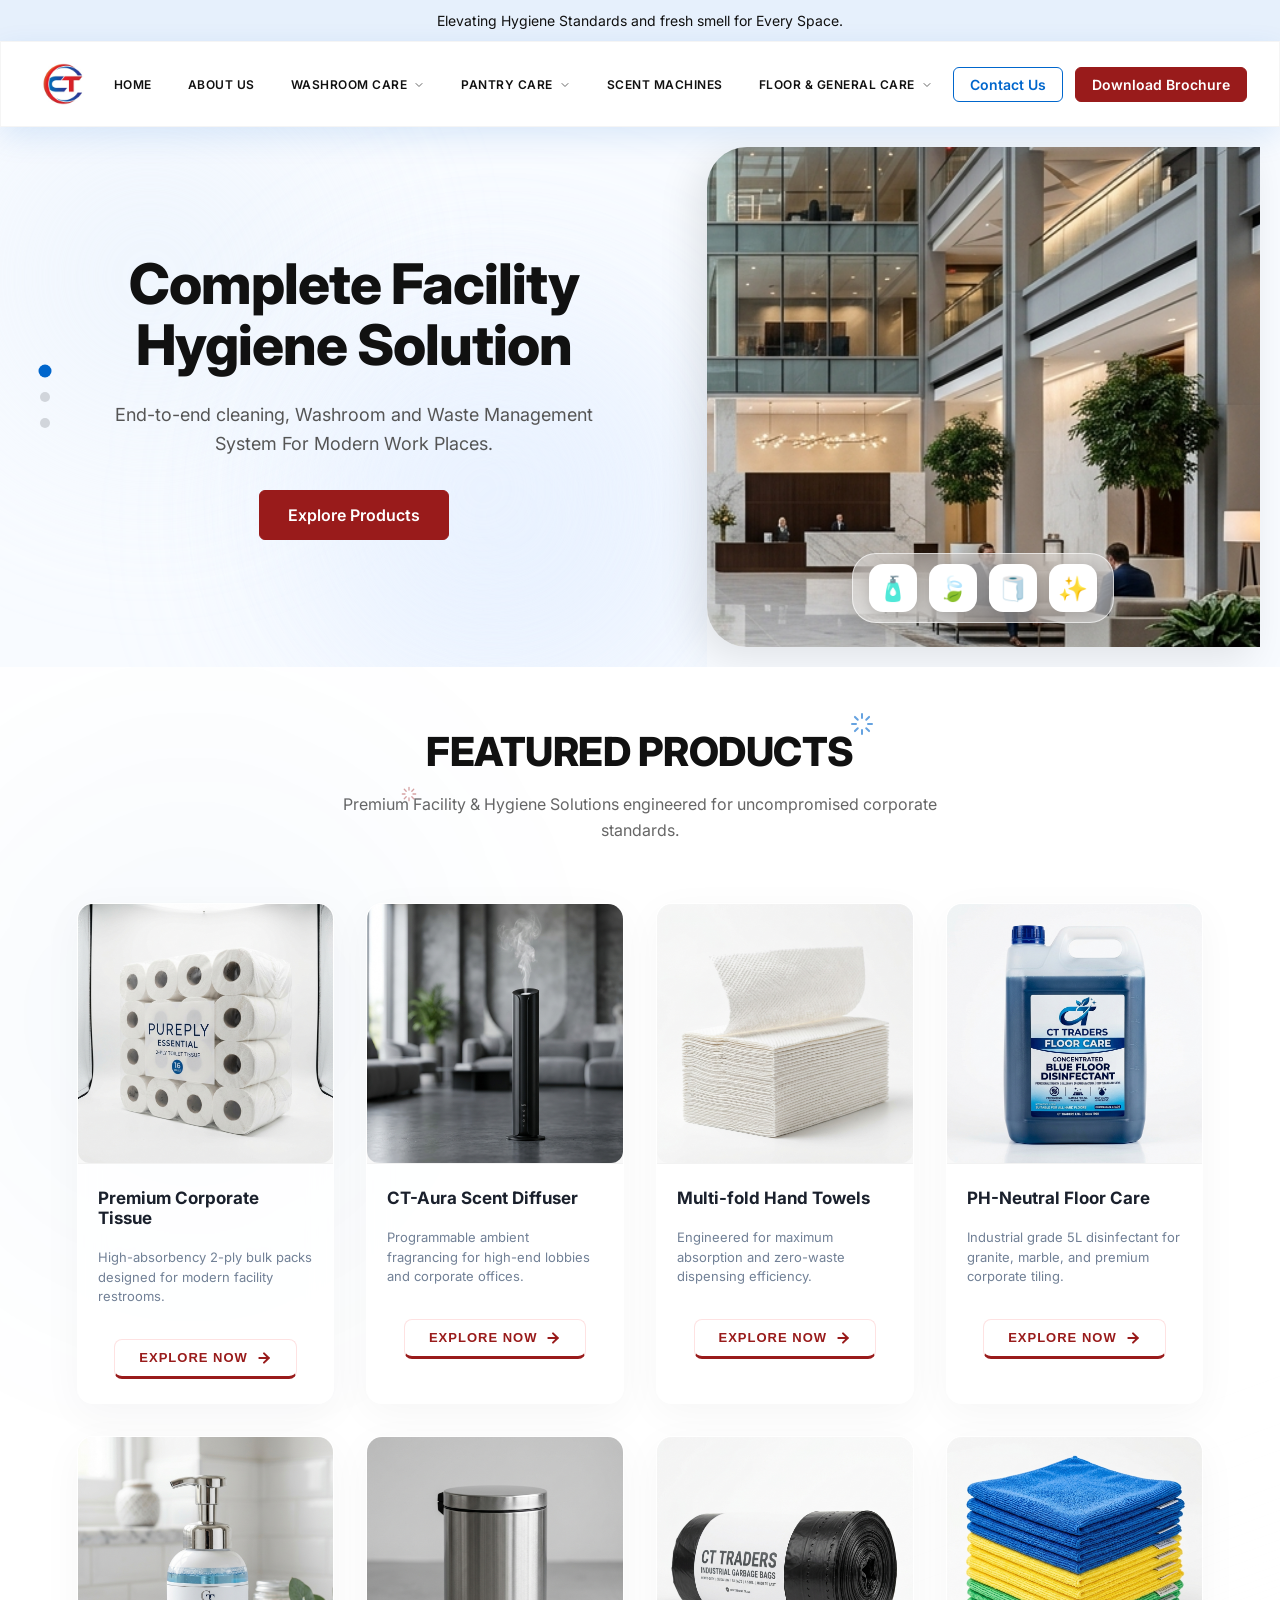
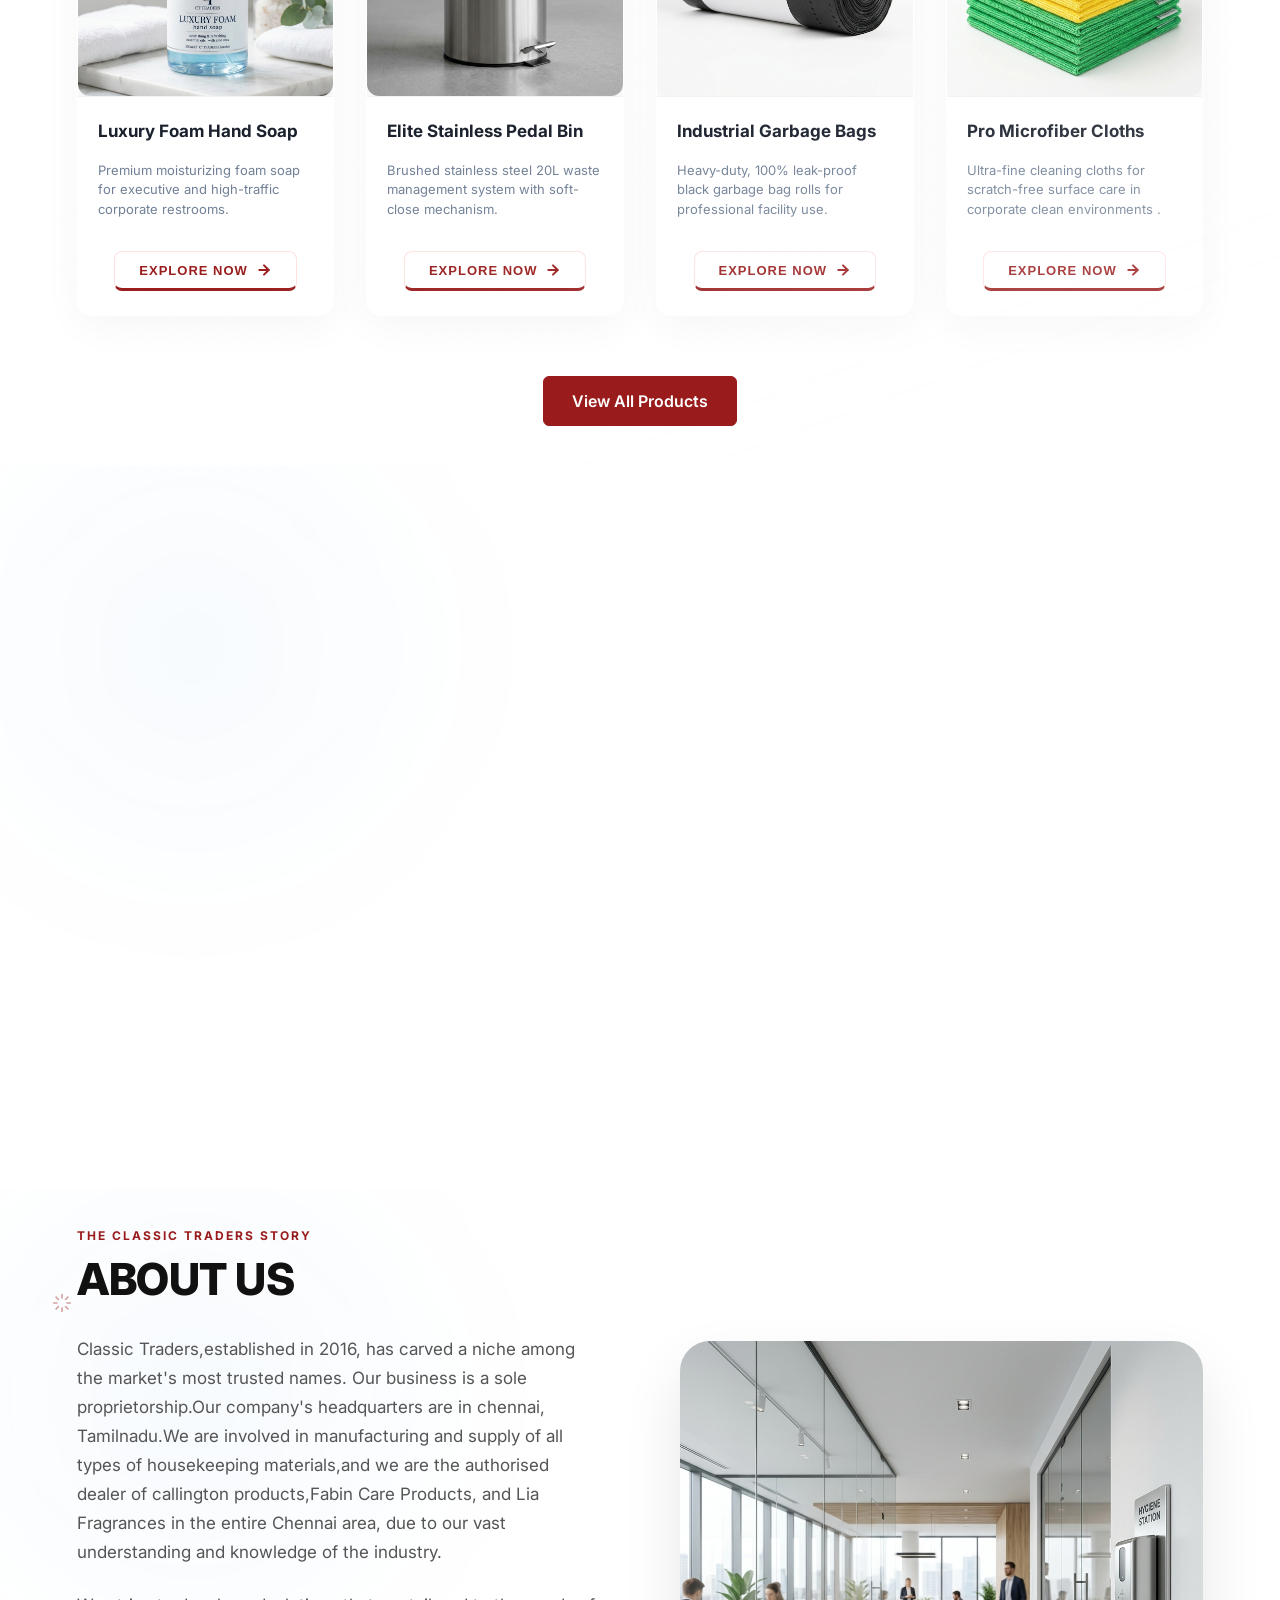
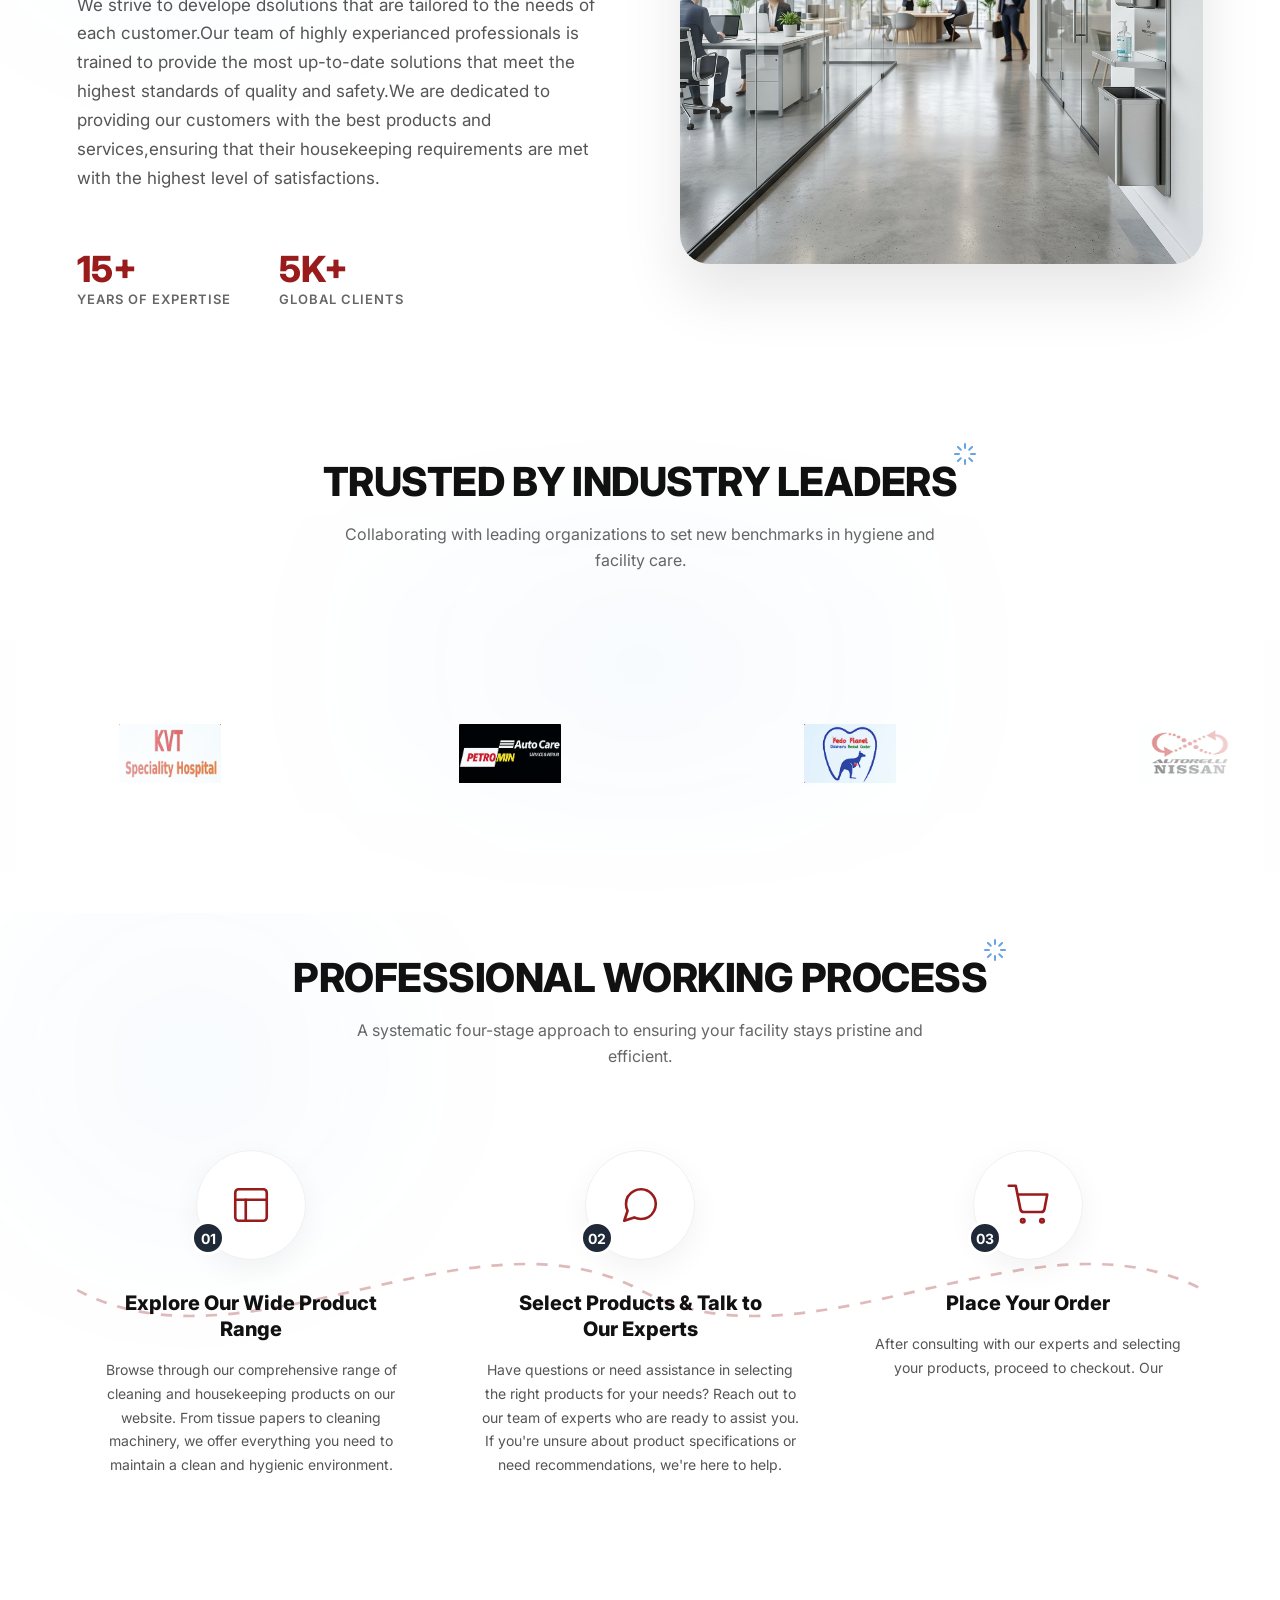
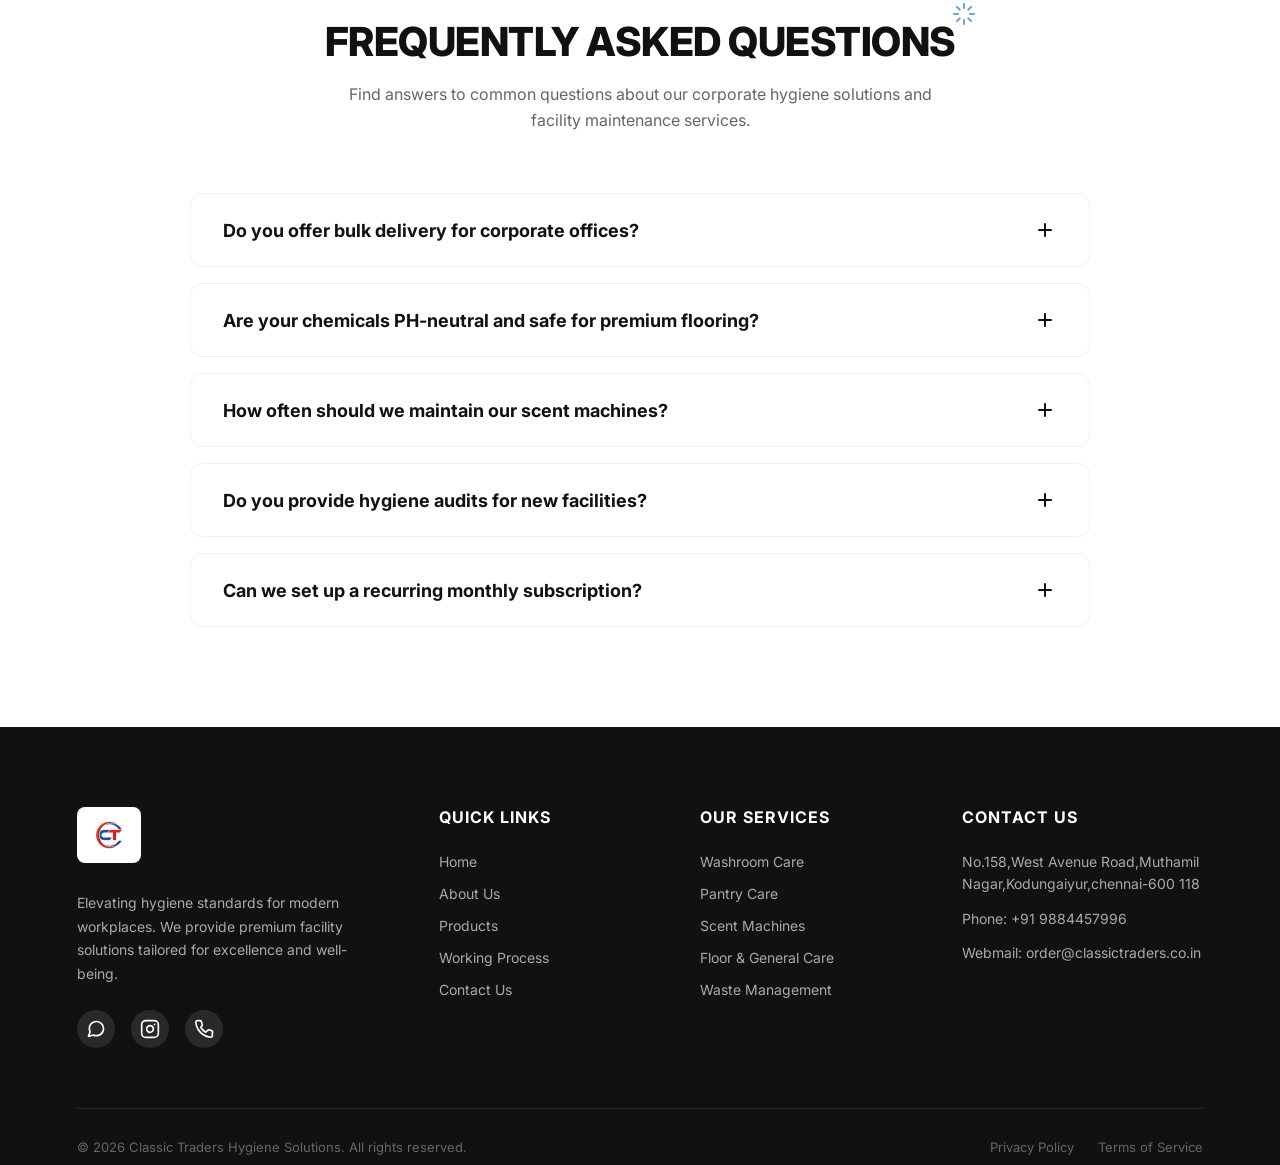
==== index.html @ fd5ab2ee "updated design" ====
<!DOCTYPE html>
<html lang="en">

<head>
    <meta charset="UTF-8">
    <meta name="viewport" content="width=device-width, initial-scale=1.0">
    <title>CT Traders | Premium Hygiene Solutions</title>
    <link rel="stylesheet" href="style.css">
    <link href="https://fonts.googleapis.com/css2?family=Inter:wght@400;500;600;700&display=swap" rel="stylesheet">
</head>

<body id="top">


    <!-- Notification Banner -->
    <div class="top-banner">
        <span class="banner-text">Elevating Hygiene Standards and fresh smell for Every Space.</span>
    </div>

    <!-- Mobile Navigation Overlay -->
    <div class="mobile-nav-overlay" id="mobileNavOverlay"></div>

    <!-- Main Navigation Bar -->
    <header class="navbar">
        <div class="navbar-left">
            <a href="#top" class="logo">
                <!-- Replace 'your-logo.png' with the path to your actual logo image -->
                <img src="logo.jpg" alt="Logo" />
            </a>
        </div>

        <nav class="navbar-center" id="navbarCenter">
            <!-- Mobile Close Button -->
            <button class="mobile-nav-close" id="mobileNavClose" aria-label="Close Menu">
                <svg width="24" height="24" viewBox="0 0 24 24" fill="none" stroke="currentColor" stroke-width="2"
                    stroke-linecap="round" stroke-linejoin="round">
                    <line x1="18" y1="6" x2="6" y2="18"></line>
                    <line x1="6" y1="6" x2="18" y2="18"></line>
                </svg>
            </button>
            <a href="#top" class="nav-item" style="text-decoration: none;">HOME</a>
            <a href="#about-us" class="nav-item" style="text-decoration: none;">ABOUT US</a>
            <div class="nav-item has-dropdown">
                WASHROOM CARE
                <svg class="chevron" width="12" height="12" viewBox="0 0 24 24" fill="none" stroke="currentColor"
                    stroke-width="2" stroke-linecap="round" stroke-linejoin="round">
                    <polyline points="6 9 12 15 18 9"></polyline>
                </svg>
                <div class="dropdown-menu">
                    <a href="#">Toilet cleaning</a>
                    <a href="#">Urinal care</a>
                    <a href="#">Air freshners</a>
                </div>
            </div>
            <div class="nav-item has-dropdown">
                PANTRY CARE
                <svg class="chevron" width="12" height="12" viewBox="0 0 24 24" fill="none" stroke="currentColor"
                    stroke-width="2" stroke-linecap="round" stroke-linejoin="round">
                    <polyline points="6 9 12 15 18 9"></polyline>
                </svg>
                <div class="dropdown-menu">
                    <a href="#">Tissue products</a>
                    <a href="#">Vessel cleaner</a>
                </div>
            </div>
            <div class="nav-item">
                SCENT MACHINES
            </div>
            <div class="nav-item has-dropdown">
                FLOOR &amp; GENERAL CARE
                <svg class="chevron" width="12" height="12" viewBox="0 0 24 24" fill="none" stroke="currentColor"
                    stroke-width="2" stroke-linecap="round" stroke-linejoin="round">
                    <polyline points="6 9 12 15 18 9"></polyline>
                </svg>
                <div class="dropdown-menu">
                    <a href="#">Floor cleaning</a>
                    <a href="#">General</a>
                    <a href="#">Waste management</a>
                </div>
            </div>
        </nav>

        <div class="navbar-right">
            <a href="contact.html" class="btn btn-outline btn-magnetic" style="text-decoration: none;">Contact Us</a>
            <button class="btn btn-solid btn-magnetic">Download Brochure</button>
            <!-- Mobile Toggle Button -->
            <button class="mobile-nav-toggle" id="mobileNavToggle" aria-label="Toggle Menu">
                <svg width="24" height="24" viewBox="0 0 24 24" fill="none" stroke="currentColor" stroke-width="2"
                    stroke-linecap="round" stroke-linejoin="round">
                    <line x1="3" y1="12" x2="21" y2="12"></line>
                    <line x1="3" y1="6" x2="21" y2="6"></line>
                    <line x1="3" y1="18" x2="21" y2="18"></line>
                </svg>
            </button>
        </div>
    </header>

    <!-- Split-Screen Hero Section -->
    <section class="hero-split">
        <div class="hero-content">
            <!-- Fluid 3D Animated Gradient Mesh -->
            <div class="fluid-bg">
                <div class="color-blob blob-1"></div>
                <div class="color-blob blob-2"></div>
                <div class="color-blob blob-3"></div>
            </div>

            <div class="content-slider reveal reveal-up">
                <div class="content-slide active">
                    <h1>Complete Facility Hygiene Solution</h1>
                    <p>End-to-end cleaning, Washroom and Waste Management System For Modern Work Places.</p>
                    <div class="hero-buttons">
                        <button class="btn btn-solid btn-large btn-magnetic">Explore Products</button>

                    </div>
                </div>
                <div class="content-slide">
                    <h1>Smart Washroom Hygiene</h1>
                    <p>From Urinal Care To Automated Air Diffuser, Maintain Hygiene That Meets Corporate Standards.</p>
                    <div class="hero-buttons">
                        <button class="btn btn-solid btn-large btn-magnetic">View Washroom Solutions</button>
                    </div>
                </div>
                <div class="content-slide">
                    <h1>Uniform Fragrance For Large Spaces.</h1>
                    <p>FCP WM 2003 Ensures Consistent Scent Coverage Across 5000-7000 sq.ft Environments</p>
                    <div class="hero-buttons">
                        <button class="btn btn-solid btn-large btn-magnetic">Explore Air Care System</button>

                    </div>
                </div>
            </div>

            <!-- Content Slider Dots -->
            <div class="content-dots">
                <span class="dot active" data-index="0"></span>
                <span class="dot" data-index="1"></span>
                <span class="dot" data-index="2"></span>
                <!-- Play / Pause Control Toggle -->
            </div>
        </div>
        <div class="hero-image" id="heroImage" style="background-image: url('slide3.png');">
            <!-- Option 2: The MacOS Dock -->
            <div class="product-dock">
                <div class="dock-item">
                    <div class="dock-icon">🧴</div>
                    <div class="dock-tooltip">
                        <h4>Heavy Duty Cleaner</h4>
                        <p>For spotless, shiny floors</p>
                    </div>
                </div>
                <div class="dock-item">
                    <div class="dock-icon">🍃</div>
                    <div class="dock-tooltip">
                        <h4>Eco Air Fresheners</h4>
                        <p>Long-lasting natural scent</p>
                    </div>
                </div>
                <div class="dock-item">
                    <div class="dock-icon">🧻</div>
                    <div class="dock-tooltip">
                        <h4>Premium Tissues</h4>
                        <p>Ultra-soft 3-ply comfort</p>
                    </div>
                </div>
                <div class="dock-item">
                    <div class="dock-icon">✨</div>
                    <div class="dock-tooltip">
                        <h4>Vessel Shiner</h4>
                        <p>Crystal clear pantry wares</p>
                    </div>
                </div>
            </div>
        </div>
    </section>

    <!-- Featured Products Section -->
    <section class="featured-products-section">
        <div class="section-header">
            <div class="sparkle-container">
                <h2>FEATURED PRODUCTS</h2>
                <!-- Sparkle Icons -->
                <svg class="sparkle-svg" width="24" height="24" viewBox="0 0 24 24" fill="none" stroke="currentColor"
                    stroke-width="2" stroke-linecap="round" stroke-linejoin="round">
                    <path
                        d="M12 2v4M12 18v4M4.93 4.93l2.83 2.83M16.24 16.24l2.83 2.83M2 12h4M18 12h4M4.93 19.07l2.83-2.83M16.24 7.76l2.83-2.83">
                    </path>
                </svg>
                <svg class="sparkle-svg-left" width="16" height="16" viewBox="0 0 24 24" fill="none"
                    stroke="currentColor" stroke-width="2" stroke-linecap="round" stroke-linejoin="round">
                    <path
                        d="M12 2v4M12 18v4M4.93 4.93l2.83 2.83M16.24 16.24l2.83 2.83M2 12h4M18 12h4M4.93 19.07l2.83-2.83M16.24 7.76l2.83-2.83">
                    </path>
                </svg>
            </div>
            <p>Premium Facility & Hygiene Solutions engineered for uncompromised corporate standards.</p>
        </div>

        <div class="product-grid">
            <!-- Product 1: Corporate Tissue -->
            <div class="product-card-small">
                <div class="card-image">
                    <img src="corporate_tissue_bulk.png" alt="CT-Premium Corporate Tissue"
                        style="width: 100%; height: 100%; object-fit: cover; border-radius: 12px;" />
                </div>
                <div class="card-info">
                    <h4>Premium Corporate Tissue</h4>
                    <p>High-absorbency 2-ply bulk packs designed for modern facility restrooms.</p>
                    <button class="btn-learn-more">
                        Explore Now
                        <svg class="btn-arrow" width="16" height="16" viewBox="0 0 24 24" fill="none"
                            stroke="currentColor" stroke-width="3" stroke-linecap="round" stroke-linejoin="round">
                            <line x1="5" y1="12" x2="19" y2="12"></line>
                            <polyline points="12 5 19 12 12 19"></polyline>
                        </svg>
                    </button>
                </div>
            </div>

            <!-- Product 2: Scent Diffuser -->
            <div class="product-card-small">
                <div class="card-image">
                    <img src="scent_diffuser.png" alt="CT-Aura Smart Scent Diffuser"
                        style="width: 100%; height: 100%; object-fit: cover; border-radius: 12px;" />
                </div>
                <div class="card-info">
                    <h4>CT-Aura Scent Diffuser</h4>
                    <p>Programmable ambient fragrancing for high-end lobbies and corporate offices.</p>
                    <button class="btn-learn-more">
                        Explore Now
                        <svg class="btn-arrow" width="16" height="16" viewBox="0 0 24 24" fill="none"
                            stroke="currentColor" stroke-width="3" stroke-linecap="round" stroke-linejoin="round">
                            <line x1="5" y1="12" x2="19" y2="12"></line>
                            <polyline points="12 5 19 12 12 19"></polyline>
                        </svg>
                    </button>
                </div>
            </div>

            <!-- Product 3: Multi-fold Towels -->
            <div class="product-card-small">
                <div class="card-image">
                    <img src="multifold_towels.png" alt="CT-Ultra Multi-fold Towels"
                        style="width: 100%; height: 100%; object-fit: cover; border-radius: 12px;" />
                </div>
                <div class="card-info">
                    <h4>Multi-fold Hand Towels</h4>
                    <p>Engineered for maximum absorption and zero-waste dispensing efficiency.</p>
                    <button class="btn-learn-more">
                        Explore Now
                        <svg class="btn-arrow" width="16" height="16" viewBox="0 0 24 24" fill="none"
                            stroke="currentColor" stroke-width="3" stroke-linecap="round" stroke-linejoin="round">
                            <line x1="5" y1="12" x2="19" y2="12"></line>
                            <polyline points="12 5 19 12 12 19"></polyline>
                        </svg>
                    </button>
                </div>
            </div>

            <!-- Product 4: Floor Care -->
            <div class="product-card-small">
                <div class="card-image">
                    <img src="floor_disinfectant.png" alt="CT-Safe Floor Disinfectant"
                        style="width: 100%; height: 100%; object-fit: cover; border-radius: 12px;" />
                </div>
                <div class="card-info">
                    <h4>PH-Neutral Floor Care</h4>
                    <p>Industrial grade 5L disinfectant for granite, marble, and premium corporate tiling.</p>
                    <button class="btn-learn-more">
                        Explore Now
                        <svg class="btn-arrow" width="16" height="16" viewBox="0 0 24 24" fill="none"
                            stroke="currentColor" stroke-width="3" stroke-linecap="round" stroke-linejoin="round">
                            <line x1="5" y1="12" x2="19" y2="12"></line>
                            <polyline points="12 5 19 12 12 19"></polyline>
                        </svg>
                    </button>
                </div>
            </div>

            <!-- Product 5: Foam Soap -->
            <div class="product-card-small">
                <div class="card-image">
                    <img src="foam_soap.png" alt="CT-Luxury Foam Soap"
                        style="width: 100%; height: 100%; object-fit: cover; border-radius: 12px;" />
                </div>
                <div class="card-info">
                    <h4>Luxury Foam Hand Soap</h4>
                    <p>Premium moisturizing foam soap for executive and high-traffic corporate restrooms.</p>
                    <button class="btn-learn-more">
                        Explore Now
                        <svg class="btn-arrow" width="16" height="16" viewBox="0 0 24 24" fill="none"
                            stroke="currentColor" stroke-width="3" stroke-linecap="round" stroke-linejoin="round">
                            <line x1="5" y1="12" x2="19" y2="12"></line>
                            <polyline points="12 5 19 12 12 19"></polyline>
                        </svg>
                    </button>
                </div>
            </div>

            <!-- Product 6: Pedal Bin -->
            <div class="product-card-small">
                <div class="card-image">
                    <img src="pedal_bin.png" alt="CT-Elite Stainless Bin"
                        style="width: 100%; height: 100%; object-fit: cover; border-radius: 12px;" />
                </div>
                <div class="card-info">
                    <h4>Elite Stainless Pedal Bin</h4>
                    <p>Brushed stainless steel 20L waste management system with soft-close mechanism.</p>
                    <button class="btn-learn-more">
                        Explore Now
                        <svg class="btn-arrow" width="16" height="16" viewBox="0 0 24 24" fill="none"
                            stroke="currentColor" stroke-width="3" stroke-linecap="round" stroke-linejoin="round">
                            <line x1="5" y1="12" x2="19" y2="12"></line>
                            <polyline points="12 5 19 12 12 19"></polyline>
                        </svg>
                    </button>
                </div>
            </div>

            <!-- Product 7: Garbage Bags -->
            <div class="product-card-small">
                <div class="card-image">
                    <img src="garbage_bags.png" alt="CT-Industrial Garbage Bags"
                        style="width: 100%; height: 100%; object-fit: cover; border-radius: 12px;" />
                </div>
                <div class="card-info">
                    <h4>Industrial Garbage Bags</h4>
                    <p>Heavy-duty, 100% leak-proof black garbage bag rolls for professional facility use.</p>
                    <button class="btn-learn-more">
                        Explore Now
                        <svg class="btn-arrow" width="16" height="16" viewBox="0 0 24 24" fill="none"
                            stroke="currentColor" stroke-width="3" stroke-linecap="round" stroke-linejoin="round">
                            <line x1="5" y1="12" x2="19" y2="12"></line>
                            <polyline points="12 5 19 12 12 19"></polyline>
                        </svg>
                    </button>
                </div>
            </div>

            <!-- Product 8: Microfiber Cloths -->
            <div class="product-card-small">
                <div class="card-image">
                    <img src="microfiber_cloths.png" alt="CT-Pro Microfiber Cloths"
                        style="width: 100%; height: 100%; object-fit: cover; border-radius: 12px;" />
                </div>
                <div class="card-info">
                    <h4>Pro Microfiber Cloths</h4>
                    <p>Ultra-fine cleaning cloths for scratch-free surface care in corporate clean environments .</p>
                    <button class="btn-learn-more">
                        Explore Now
                        <svg class="btn-arrow" width="16" height="16" viewBox="0 0 24 24" fill="none"
                            stroke="currentColor" stroke-width="3" stroke-linecap="round" stroke-linejoin="round">
                            <line x1="5" y1="12" x2="19" y2="12"></line>
                            <polyline points="12 5 19 12 12 19"></polyline>
                        </svg>
                    </button>
                </div>
            </div>
        </div>

        <div class="view-more-container" style="text-align: center; margin-top: 60px; position: relative; z-index: 10;">
            <a href="#" class="btn btn-solid btn-large btn-magnetic">
                View All Products
            </a>
        </div>
    </section>

    <!-- Product Categories Section -->
    <section class="categories-section">
        <div class="section-header reveal reveal-up">
            <div class="sparkle-container">
                <h2>OUR CATEGORIES</h2>
                <svg class="sparkle-svg" width="24" height="24" viewBox="0 0 24 24" fill="none" stroke="currentColor"
                    stroke-width="2" stroke-linecap="round" stroke-linejoin="round">
                    <path
                        d="M12 2v4M12 18v4M4.93 4.93l2.83 2.83M16.24 16.24l2.83 2.83M2 12h4M18 12h4M4.93 19.07l2.83-2.83M16.24 7.76l2.83-2.83">
                    </path>
                </svg>
            </div>
            <p>Tailored hygiene ecosystems designed for specific industrial and commercial requirements.</p>
        </div>

        <div class="categories-grid">
            <!-- Category 1: Washroom Care -->
            <div class="category-card reveal reveal-scale delay-1">
                <div class="category-image">
                    <img src="category_washroom.png" alt="Washroom Care" />
                </div>
                <div class="category-info">
                    <h3>Washroom Care</h3>
                    <p>Complete hygiene for modern restrooms.</p>
                    <a href="#" class="category-link">
                        Explore Now
                        <svg class="btn-arrow" width="16" height="16" viewBox="0 0 24 24" fill="none"
                            stroke="currentColor" stroke-width="3" stroke-linecap="round" stroke-linejoin="round">
                            <line x1="5" y1="12" x2="19" y2="12"></line>
                            <polyline points="12 5 19 12 12 19"></polyline>
                        </svg>
                    </a>
                </div>
            </div>

            <!-- Category 2: Pantry Care -->
            <div class="category-card reveal reveal-scale delay-2">
                <div class="category-image">
                    <img src="category_pantry.png" alt="Pantry Care" />
                </div>
                <div class="category-info">
                    <h3>Pantry Care</h3>
                    <p>Maintain cleanliness where it matters.</p>
                    <a href="#" class="category-link">
                        Explore Now
                        <svg class="btn-arrow" width="16" height="16" viewBox="0 0 24 24" fill="none"
                            stroke="currentColor" stroke-width="3" stroke-linecap="round" stroke-linejoin="round">
                            <line x1="5" y1="12" x2="19" y2="12"></line>
                            <polyline points="12 5 19 12 12 19"></polyline>
                        </svg>
                    </a>
                </div>
            </div>

            <!-- Category 3: Floor & General Care -->
            <div class="category-card reveal reveal-scale delay-3">
                <div class="category-image">
                    <img src="category_floor.png" alt="Floor & General Care" />
                </div>
                <div class="category-info">
                    <h3>Floor & General Care</h3>
                    <p>Heavy duty solutions for common areas.</p>
                    <a href="#" class="category-link">
                        Explore Now
                        <svg class="btn-arrow" width="16" height="16" viewBox="0 0 24 24" fill="none"
                            stroke="currentColor" stroke-width="3" stroke-linecap="round" stroke-linejoin="round">
                            <line x1="5" y1="12" x2="19" y2="12"></line>
                            <polyline points="12 5 19 12 12 19"></polyline>
                        </svg>
                    </a>
                </div>
            </div>

            <!-- Category 4: Scent Machines -->
            <div class="category-card reveal reveal-scale delay-4">
                <div class="category-image">
                    <img src="category_scent.png" alt="Scent Machines" />
                </div>
                <div class="category-info">
                    <h3>Scent Machines</h3>
                    <p>Ambient fragrancing for refreshing.</p>
                    <a href="#" class="category-link">
                        Explore Now
                        <svg class="btn-arrow" width="16" height="16" viewBox="0 0 24 24" fill="none"
                            stroke="currentColor" stroke-width="3" stroke-linecap="round" stroke-linejoin="round">
                            <line x1="5" y1="12" x2="19" y2="12"></line>
                            <polyline points="12 5 19 12 12 19"></polyline>
                        </svg>
                    </a>
                </div>
            </div>
        </div>
    </section>

    <!-- About Us Section -->
    <section id="about-us" class="about-section">
        <div class="about-container">
            <div class="about-content reveal reveal-left">
                <div class="section-header" style="text-align: left; margin-bottom: 32px;">
                    <span class="eyebrow" style="color: #991b1b;">THE CLASSIC TRADERS STORY</span>
                    <div class="sparkle-container">
                        <h2 style="font-size: 44px; margin-bottom: 0;">ABOUT US</h2>
                        <svg class="sparkle-svg-left" width="20" height="20" viewBox="0 0 24 24" fill="none"
                            stroke="currentColor" stroke-width="2" stroke-linecap="round" stroke-linejoin="round">
                            <path
                                d="M12 2v4M12 18v4M4.93 4.93l2.83 2.83M16.24 16.24l2.83 2.83M2 12h4M18 12h4M4.93 19.07l2.83-2.83M16.24 7.76l2.83-2.83">
                            </path>
                        </svg>
                    </div>
                </div>
                <p>Classic Traders,established in 2016, has carved a niche among the
                    market's most trusted names. Our business is a sole proprietorship.Our
                    company's headquarters are in chennai, Tamilnadu.We are involved in
                    manufacturing and supply of all types of housekeeping materials,and
                    we are the authorised dealer of callington products,Fabin Care Products,
                    and Lia Fragrances in the entire Chennai area, due to our vast understanding and knowledge of the
                    industry.</p>
                <p>We strive to develope dsolutions that are tailored to the needs of each
                    customer.Our team of highly experianced professionals is trained to
                    provide the most up-to-date solutions that meet the highest standards of
                    quality and safety.We are dedicated to providing our customers with the
                    best products and services,ensuring that their housekeeping
                    requirements are met with the highest level of satisfactions.
                </p>
                <div class="about-stats">
                    <div class="stat-item">
                        <span class="stat-number">15+</span>
                        <span class="stat-label">Years of Expertise</span>
                    </div>
                    <div class="stat-item">
                        <span class="stat-number">5K+</span>
                        <span class="stat-label">Global Clients</span>
                    </div>
                </div>

            </div>
            <div class="about-image reveal reveal-right">
                <div class="image-wrapper">
                    <img src="about_hygiene.png" alt="Modern Clean Office" />
                </div>
            </div>
        </div>
    </section>

    <!-- Our Customers Slider Section -->
    <section id="customers-slider" class="slider-section">
        <div class="section-header reveal reveal-up">
            <div class="sparkle-container">
                <h2>TRUSTED BY INDUSTRY LEADERS</h2>
                <svg class="sparkle-svg" width="24" height="24" viewBox="0 0 24 24" fill="none" stroke="currentColor"
                    stroke-width="2" stroke-linecap="round" stroke-linejoin="round">
                    <path
                        d="M12 2v4M12 18v4M4.93 4.93l2.83 2.83M16.24 16.24l2.83 2.83M2 12h4M18 12h4M4.93 19.07l2.83-2.83M16.24 7.76l2.83-2.83">
                    </path>
                </svg>
            </div>
            <p>Collaborating with leading organizations to set new benchmarks in hygiene and facility care.</p>
        </div>

        <div class="slider-container">
            <div class="slider-track" id="sliderTrack">
                <!-- Original Set of Logos -->
                <div class="slide"><img src="kvt_logo.png" alt="KVT Speciality Hospital"></div>
                <div class="slide"><img src="petromin_logo.png" alt="PetroMin Auto Care"></div>
                <div class="slide"><img src="pedo_logo.png" alt="Pedo Planet"></div>
                <div class="slide"><img src="nissan_logo.png" alt="Autorelli Nissan"></div>
                <div class="slide"><img src="cholas.png" alt="Chola MS"></div>
                <div class="slide"><img src="khazana.png" alt="Khazana"></div>
                <!-- Duplicate Set for Seamless Loop -->
                <div class="slide"><img src="kvt_logo.png" alt="KVT Speciality Hospital"></div>
                <div class="slide"><img src="petromin_logo.png" alt="PetroMin Auto Care"></div>
                <div class="slide"><img src="pedo_logo.png" alt="Pedo Planet"></div>
                <div class="slide"><img src="nissan_logo.png" alt="Autorelli Nissan"></div>
                <div class="slide"><img src="cholas.png" alt="Chola MS"></div>
                <div class="slide"><img src="khazana.png" alt="Khazana"></div>
            </div>
        </div>
    </section>

    <!-- Working Process Section -->
    <section id="working-process" class="process-section">
        <div class="section-header reveal reveal-up">
            <div class="sparkle-container">
                <h2>PROFESSIONAL WORKING PROCESS</h2>
                <svg class="sparkle-svg" width="24" height="24" viewBox="0 0 24 24" fill="none" stroke="currentColor"
                    stroke-width="2" stroke-linecap="round" stroke-linejoin="round">
                    <path
                        d="M12 2v4M12 18v4M4.93 4.93l2.83 2.83M16.24 16.24l2.83 2.83M2 12h4M18 12h4M4.93 19.07l2.83-2.83M16.24 7.76l2.83-2.83">
                    </path>
                </svg>
            </div>
            <p>A systematic four-stage approach to ensuring your facility stays pristine and efficient.</p>
        </div>

        <div class="process-container">
            <!-- Desktop Wavy Line -->
            <svg class="process-line" viewBox="0 0 1000 200" preserveAspectRatio="none">
                <path d="M 0 100 C 150 200, 350 0, 500 100 C 650 200, 850 0, 1000 100" stroke="#991b1b" stroke-width="3"
                    stroke-dasharray="10 10" fill="none" opacity="0.3" />
            </svg>

            <div class="process-steps">
                <!-- Step 1 -->
                <div class="step-item reveal reveal-up delay-1">
                    <div class="step-icon-wrapper">
                        <div class="step-number">01</div>
                        <div class="step-icon">
                            <svg width="42" height="42" viewBox="0 0 24 24" fill="none" stroke="#991b1b"
                                stroke-width="1.5" stroke-linecap="round" stroke-linejoin="round">
                                <rect x="3" y="3" width="18" height="18" rx="2" ry="2"></rect>
                                <line x1="3" y1="9" x2="21" y2="9"></line>
                                <line x1="9" y1="21" x2="9" y2="9"></line>
                            </svg>
                        </div>
                    </div>
                    <h3>Explore Our Wide Product Range</h3>
                    <p>Browse through our comprehensive range of cleaning and housekeeping products on our website. From
                        tissue papers to cleaning machinery, we offer everything you need to maintain a clean and
                        hygienic environment.</p>
                </div>

                <!-- Step 2 -->
                <div class="step-item reveal reveal-up delay-2">
                    <div class="step-icon-wrapper">
                        <div class="step-number">02</div>
                        <div class="step-icon">
                            <svg width="42" height="42" viewBox="0 0 24 24" fill="none" stroke="#991b1b"
                                stroke-width="1.5" stroke-linecap="round" stroke-linejoin="round">
                                <path
                                    d="M21 11.5a8.38 8.38 0 0 1-.9 3.8 8.5 8.5 0 0 1-7.6 4.7 8.38 8.38 0 0 1-3.8-.9L3 21l1.9-5.7a8.38 8.38 0 0 1-.9-3.8 8.5 8.5 0 0 1 4.7-7.6 8.38 8.38 0 0 1 3.8-.9h.5a8.48 8.48 0 0 1 8 8v.5z">
                                </path>
                            </svg>
                        </div>
                    </div>
                    <h3>Select Products & Talk to Our Experts</h3>
                    <p>Have questions or need assistance in selecting the right products for your needs? Reach out to
                        our team of experts who are ready to assist you. If you're unsure about product specifications
                        or need recommendations, we're here to help.</p>
                </div>

                <!-- Step 3 -->
                <div class="step-item reveal reveal-up delay-3">
                    <div class="step-icon-wrapper">
                        <div class="step-number">03</div>
                        <div class="step-icon">
                            <svg width="42" height="42" viewBox="0 0 24 24" fill="none" stroke="#991b1b"
                                stroke-width="1.5" stroke-linecap="round" stroke-linejoin="round">
                                <circle cx="9" cy="21" r="1"></circle>
                                <circle cx="20" cy="21" r="1"></circle>
                                <path d="M1 1h4l2.68 13.39a2 2 0 0 0 2 1.61h9.72a2 2 0 0 0 2-1.61L23 6H6"></path>
                            </svg>
                        </div>
                    </div>
                    <h3>Place Your Order</h3>
                    <p>After consulting with our experts and selecting your products, proceed to checkout. Our
                </div>
    </section>

    <!-- FAQ Section -->
    <section id="faq" class="faq-section">
        <div class="faq-container">
            <div class="section-header reveal reveal-up">
                <div class="sparkle-container">
                    <h2>FREQUENTLY ASKED QUESTIONS</h2>
                    <svg class="sparkle-svg" width="24" height="24" viewBox="0 0 24 24" fill="none"
                        stroke="currentColor" stroke-width="2" stroke-linecap="round" stroke-linejoin="round">
                        <path
                            d="M12 2v4M12 18v4M4.93 4.93l2.83 2.83M16.24 16.24l2.83 2.83M2 12h4M18 12h4M4.93 19.07l2.83-2.83M16.24 7.76l2.83-2.83">
                        </path>
                    </svg>
                </div>
                <p>Find answers to common questions about our corporate hygiene solutions and facility maintenance
                    services.</p>
            </div>

            <div class="faq-list reveal reveal-up delay-1">
                <!-- FAQ Item 1 -->
                <div class="faq-item">
                    <button class="faq-question">
                        Do you offer bulk delivery for corporate offices?
                        <span class="faq-icon"></span>
                    </button>
                    <div class="faq-answer">
                        <p>Yes, we specialize in bulk supplies of tissues, chemicals, and pantry hygiene products with
                            scheduled delivery options across major industrial zones and corporate parks.</p>
                    </div>
                </div>

                <!-- FAQ Item 2 -->
                <div class="faq-item">
                    <button class="faq-question">
                        Are your chemicals PH-neutral and safe for premium flooring?
                        <span class="faq-icon"></span>
                    </button>
                    <div class="faq-answer">
                        <p>Absolutely. Our floor care solutions are specifically formulated to be PH-neutral, ensuring
                            they clean effectively without damaging marble, granite, or specialized corporate tiling.
                        </p>
                    </div>
                </div>

                <!-- FAQ Item 3 -->
                <div class="faq-item">
                    <button class="faq-question">
                        How often should we maintain our scent machines?
                        <span class="faq-icon"></span>
                    </button>
                    <div class="faq-answer">
                        <p>Our smart scent diffusers are designed for low maintenance. We recommend a professional
                            refill and check-up every 30 to 60 days, depending on the intensity settings and space size.
                        </p>
                    </div>
                </div>

                <!-- FAQ Item 4 -->
                <div class="faq-item">
                    <button class="faq-question">
                        Do you provide hygiene audits for new facilities?
                        <span class="faq-icon"></span>
                    </button>
                    <div class="faq-answer">
                        <p>Yes, we offer comprehensive hygiene consultations and site audits to help you establish a
                            sustainable and efficient cleaning ecosystem tailored to your facility's footfall and
                            standards.</p>
                    </div>
                </div>

                <!-- FAQ Item 5 -->
                <div class="faq-item">
                    <button class="faq-question">
                        Can we set up a recurring monthly subscription?
                        <span class="faq-icon"></span>
                    </button>
                    <div class="faq-answer">
                        <p>We offer flexible subscription models for essential supplies like hand soaps, tissues, and
                            sanitizers to ensure your facility never runs out of essentials while optimizing costs.</p>
                    </div>
                </div>
            </div>
        </div>
    </section>

    <!-- Footer Section -->
    <footer class="main-footer">
        <div class="footer-container">
            <!-- Column 1: Brand Info -->
            <div class="footer-col brand-col">
                <a href="#" class="footer-logo">
                    <img src="logo.jpg" alt="CT Traders Logo">
                </a>
                <p class="footer-desc">Elevating hygiene standards for modern workplaces. We provide premium facility
                    solutions tailored for excellence and well-being.</p>
                <div class="social-links">
                    <a href="https://wa.me/919876543210" aria-label="WhatsApp" target="_blank">
                        <svg width="20" height="20" viewBox="0 0 24 24" fill="none" stroke="currentColor"
                            stroke-width="2" stroke-linecap="round" stroke-linejoin="round">
                            <path
                                d="M21 11.5a8.38 8.38 0 0 1-.9 3.8 8.5 8.5 0 0 1-7.6 4.7 8.38 8.38 0 0 1-3.8-.9L3 21l1.9-5.7a8.38 8.38 0 0 1-.9-3.8 8.5 8.5 0 0 1 4.7-7.6 8.38 8.38 0 0 1 3.8-.9h.5a8.48 8.48 0 0 1 8 8v.5z">
                            </path>
                        </svg>
                    </a>
                    <a href="#" aria-label="Instagram">
                        <svg width="20" height="20" viewBox="0 0 24 24" fill="none" stroke="currentColor"
                            stroke-width="2" stroke-linecap="round" stroke-linejoin="round">
                            <rect x="2" y="2" width="20" height="20" rx="5" ry="5"></rect>
                            <path d="M16 11.37A4 4 0 1 1 12.63 8 4 4 0 0 1 16 11.37z"></path>
                            <line x1="17.5" y1="6.5" x2="17.51" y2="6.5"></line>
                        </svg>
                    </a>
                    <a href="tel:+919876543210" aria-label="Call Us">
                        <svg width="20" height="20" viewBox="0 0 24 24" fill="none" stroke="currentColor"
                            stroke-width="2" stroke-linecap="round" stroke-linejoin="round">
                            <path
                                d="M22 16.92v3a2 2 0 0 1-2.18 2 19.79 19.79 0 0 1-8.63-3.07 19.5 19.5 0 0 1-6-6 19.79 19.79 0 0 1-3.07-8.67A2 2 0 0 1 4.11 2h3a2 2 0 0 1 2 1.72 12.84 12.84 0 0 0 .7 2.81 2 2 0 0 1-.45 2.11L8.09 9.91a16 16 0 0 0 6 6l2.27-2.27a2 2 0 0 1 2.11-.45 12.84 12.84 0 0 0 2.81.7A2 2 0 0 1 22 16.92z">
                            </path>
                        </svg>
                    </a>
                </div>
            </div>

            <!-- Column 2: Quick Links -->
            <div class="footer-col">
                <h3>Quick Links</h3>
                <ul class="footer-links">
                    <li><a href="#">Home</a></li>
                    <li><a href="#about-us">About Us</a></li>
                    <li><a href="#">Products</a></li>
                    <li><a href="#working-process">Working Process</a></li>
                    <li><a href="contact.html">Contact Us</a></li>
                </ul>
            </div>

            <!-- Column 3: Services -->
            <div class="footer-col">
                <h3>Our Services</h3>
                <ul class="footer-links">
                    <li><a href="#">Washroom Care</a></li>
                    <li><a href="#">Pantry Care</a></li>
                    <li><a href="#">Scent Machines</a></li>
                    <li><a href="#">Floor & General Care</a></li>
                    <li><a href="#">Waste Management</a></li>
                </ul>
            </div>

            <!-- Column 4: Contact Info -->
            <div class="footer-col">
                <h3>Contact Us</h3>
                <div class="footer-contact">
                    <p>No.158,West Avenue Road,Muthamil Nagar,Kodungaiyur,chennai-600 118</p>
                    <p>Phone: +91 9884457996</p>
                    <p>Webmail: order@classictraders.co.in</p>
                </div>
            </div>
        </div>

        <div class="footer-bottom">
            <div class="footer-bottom-content">
                <p>&copy; 2026 Classic Traders Hygiene Solutions. All rights reserved.</p>
                <div class="footer-legal">
                    <a href="privacy.html">Privacy Policy</a>
                    <a href="terms.html">Terms of Service</a>
                </div>
            </div>
        </div>
    </footer>

    <script>
        const contentSlides = document.querySelectorAll('.content-slide');
        const dots = document.querySelectorAll('.dot');
        const heroImage = document.getElementById('heroImage');

        // Define images matching the slide topics
        const images = ['slide3.png', 'slide1.png', 'slide2.png'];
        let currentSlide = 0;
        let slideInterval;
        let isPaused = false; // Tracks auto-cycle state

        function goToSlide(index) {
            contentSlides[currentSlide].classList.remove('active');
            dots[currentSlide].classList.remove('active');

            currentSlide = (index + contentSlides.length) % contentSlides.length;

            contentSlides[currentSlide].classList.add('active');
            dots[currentSlide].classList.add('active');

            // Swap right side image
            heroImage.style.backgroundImage = `url('${images[currentSlide]}')`;
        }

        function nextSlide() {
            goToSlide(currentSlide + 1);
        }

        function startSlideShow() {
            if (!isPaused) {
                slideInterval = setInterval(nextSlide, 5000); // cycle every 5 seconds
            }
        }

        function resetSlideShow() {
            clearInterval(slideInterval);
            if (!isPaused) {
                startSlideShow();
            }
        }

        dots.forEach(dot => {
            dot.addEventListener('click', (e) => {
                const index = parseInt(e.target.getAttribute('data-index'));
                goToSlide(index);
                resetSlideShow();
            });
        });


        // First-time visitor logic for the top banner
        const topBanner = document.querySelector('.top-banner');
        if (!localStorage.getItem('hasVisitedBefore')) {
            topBanner.style.display = 'flex';
            localStorage.setItem('hasVisitedBefore', 'true');
        }

        startSlideShow(); // Start immediately

        // Initialize features on DOM Load
        document.addEventListener('DOMContentLoaded', () => {
            // Mobile Navigation Elements
            const mobileNavToggle = document.getElementById('mobileNavToggle');
            const mobileNavClose = document.getElementById('mobileNavClose');
            const mobileNavOverlay = document.getElementById('mobileNavOverlay');
            const navbarCenter = document.getElementById('navbarCenter');

            const toggleMobileMenu = (isOpen) => {
                navbarCenter.classList.toggle('active', isOpen);
                mobileNavOverlay.classList.toggle('active', isOpen);
                document.body.style.overflow = isOpen ? 'hidden' : 'auto';
            };

            if (mobileNavToggle) mobileNavToggle.addEventListener('click', () => toggleMobileMenu(true));
            if (mobileNavClose) mobileNavClose.addEventListener('click', () => toggleMobileMenu(false));
            if (mobileNavOverlay) mobileNavOverlay.addEventListener('click', () => toggleMobileMenu(false));

            // Close menu when clicking nav links
            const navLinks = navbarCenter.querySelectorAll('.nav-item:not(.has-dropdown)');
            navLinks.forEach(link => {
                link.addEventListener('click', () => toggleMobileMenu(false));
            });


            // Reveal Animations Logic
            const revealElements = document.querySelectorAll('.reveal');

            const revealObserver = new IntersectionObserver((entries) => {
                entries.forEach(entry => {
                    if (entry.isIntersecting) {
                        entry.target.classList.add('reveal-visible');
                    }
                });
            }, {
                threshold: 0.15,
                rootMargin: '0px 0px -50px 0px'
            });

            revealElements.forEach(el => revealObserver.observe(el));

            // Magnetic Button Effect Logic
            const magneticButtons = document.querySelectorAll('.btn-magnetic');

            magneticButtons.forEach(btn => {
                btn.addEventListener('mousemove', (e) => {
                    const position = btn.getBoundingClientRect();
                    const x = e.pageX - position.left - position.width / 2;
                    const y = e.pageY - position.top - position.height / 2 - window.scrollY;

                    // Subtle attraction: move 30% of the distance from center
                    btn.style.transform = `translate(${x * 0.3}px, ${y * 0.3}px)`;
                    btn.style.transition = 'none'; // Disable transition for snappy following
                });

                btn.addEventListener('mouseleave', () => {
                    // Smooth spring-back on exit
                    btn.style.transition = 'transform 0.5s cubic-bezier(0.23, 1, 0.32, 1)';
                    btn.style.transform = 'translate(0px, 0px)';
                });
            });

            // Re-trigger Logo Animation logic (ensuring it runs after DOM load)
            const sliderTrack = document.getElementById('sliderTrack');
            const sliderSection = document.getElementById('customers-slider');
            if (sliderSection && sliderTrack) {
                const sliderObserver = new IntersectionObserver((entries) => {
                    entries.forEach(entry => {
                        if (entry.isIntersecting) {
                            sliderTrack.classList.add('animate-scroll');
                        } else {
                            sliderTrack.classList.remove('animate-scroll');
                        }
                    });
                }, { threshold: 0.1 });
                sliderObserver.observe(sliderSection);
            }

            // FAQ Accordion Logic
            const faqItems = document.querySelectorAll('.faq-item');

            faqItems.forEach(item => {
                const question = item.querySelector('.faq-question');
                question.addEventListener('click', () => {
                    const isActive = item.classList.contains('active');

                    // Close all other items
                    faqItems.forEach(otherItem => {
                        otherItem.classList.remove('active');
                    });

                    // Toggle current item
                    if (!isActive) {
                        item.classList.add('active');
                    }
                });
            });
        });
    </script>
</body>

</html>
---- style.css ----
html {
    scroll-behavior: smooth;
}

* {
    box-sizing: border-box;
    margin: 0;
    padding: 0;
}

body {
    font-family: 'Inter', -apple-system, BlinkMacSystemFont, "Segoe UI", Roboto, sans-serif;
    background-color: #ffffff;
    color: #111111;
    -webkit-font-smoothing: antialiased;
}



/* Mobile Navigation Overlay */
.mobile-nav-overlay {
    position: fixed;
    top: 0;
    left: 0;
    width: 100%;
    height: 100vh;
    background-color: rgba(0, 0, 0, 0.3);
    backdrop-filter: blur(4px);
    -webkit-backdrop-filter: blur(4px);
    z-index: 2500;
    opacity: 0;
    visibility: hidden;
    transition: all 0.4s ease;
}

.mobile-nav-overlay.active {
    opacity: 1;
    visibility: visible;
}

/* Notification Banner */
.top-banner {
    background-color: #e6f0fc;
    /* Subtle blue */
    padding: 12px 20px;
    display: none; /* Hidden by default, shown via JS for first-time visitors */
    justify-content: center;
    align-items: center;
    font-size: 14px;
    color: #111111;
}

.top-banner .banner-text {
    font-weight: 400;
}



.top-banner .banner-link {
    color: #111111;
    text-decoration: none;
    font-weight: 600;
    display: flex;
    align-items: center;
    gap: 4px;
}

.top-banner .banner-link:hover {
    text-decoration: underline;
}

/* Main Navigation Bar */
.navbar {
    display: flex;
    justify-content: space-between;
    align-items: center;
    padding: 12px 32px;
    /* Increased height for a more prominent look */
    background-color: rgba(255, 255, 255, 0.9);
    backdrop-filter: blur(12px);
    -webkit-backdrop-filter: blur(12px);
    border: 1px solid rgba(0, 0, 0, 0.04);
    border-radius: 0;
    /* Removing radius for a flush fit when gaps are gone */
    margin: 0;
    /* Completely removed all gaps */
    box-shadow: 0 10px 30px rgba(0, 102, 204, 0.12);
    /* Branded blue depth */
    position: sticky;
    top: 0;
    z-index: 2000;
    transition: all 0.3s ease;
}

.navbar:hover {
    box-shadow: 0 20px 50px rgba(0, 102, 204, 0.25);
    /* Much more visible branded glow */
    background-color: rgba(255, 255, 255, 0.98);
    transform: translateY(-2px);
    /* Slight lift to emphasize the shadow */
}

/* Logo */
.navbar-left {
    display: flex;
    align-items: center;
    flex-shrink: 0;
}

.logo {
    display: flex;
    align-items: center;
    gap: 12px;
    text-decoration: none;
    color: #111111;
    flex-shrink: 0;
}

.logo svg,
.logo img {
    flex-shrink: 0;
    width: 60px;
    height: 60px;
    object-fit: contain;
}

.logo-text {
    font-size: 22px;
    font-weight: 700;
    letter-spacing: -0.5px;
}

/* Center Navigation Links */
.navbar-center {
    display: flex;
    align-items: center;
    gap: 8px;
    /* space between nav items */
}

.nav-item {
    font-size: 12px;
    font-weight: 600;
    letter-spacing: 0.5px;
    color: #111111;
    padding: 8px 14px;
    border-radius: 4px;
    cursor: pointer;
    display: flex;
    align-items: center;
    gap: 6px;
    transition: background-color 0.2s;
    position: relative;
    /* Essential for dropdown positioning */
}

.nav-item .chevron {
    color: #666666;
    margin-top: 1px;
    transition: transform 0.2s ease;
}

.nav-item:hover .chevron {
    transform: rotate(180deg);
    /* Flip chevron on hover */
}

.nav-item:hover {
    background-color: #f9f9f9;
}

.nav-item.active {
    background-color: #f6f5ec;
    /* Warm beige background for active state */
}

/* Dropdown Menu Styles */
.dropdown-menu {
    position: absolute;
    top: 100%;
    left: 0;
    background-color: #ffffff;
    min-width: 200px;
    box-shadow: 0 8px 24px rgba(0, 0, 0, 0.12);
    border: 1px solid #eaeaea;
    border-radius: 6px;
    display: flex;
    flex-direction: column;
    padding: 12px 0;
    z-index: 100;
    opacity: 0;
    visibility: hidden;
    transform: translateY(10px);
    transition: all 0.2s cubic-bezier(0.16, 1, 0.3, 1);
}

.nav-item:hover .dropdown-menu {
    opacity: 1;
    visibility: visible;
    transform: translateY(4px);
}

.dropdown-menu a {
    position: relative;
    text-decoration: none;
    color: #333333;
    padding: 12px 20px 12px 20px;
    font-size: 13px;
    font-weight: 500;
    letter-spacing: 0;
    /* Override uppercase feeling */
    transition: all 0.3s cubic-bezier(0.16, 1, 0.3, 1);
    text-transform: none;
    display: flex;
    align-items: center;
}

.dropdown-menu a::before {
    content: '→';
    /* Small arrow indicator */
    position: absolute;
    left: 6px;
    /* Initially hidden position */
    opacity: 0;
    color: #991b1b;
    transition: all 0.3s cubic-bezier(0.16, 1, 0.3, 1);
    font-size: 14px;
}

.dropdown-menu a:hover {
    background-color: #f5f8ff;
    /* Soft blue hover */
    color: #991b1b;
    /* Soft red hover text */
    padding-left: 28px;
    /* Slide text to the right to make room for arrow */
}

.dropdown-menu a:hover::before {
    opacity: 1;
    left: 12px;
    /* Slide arrow into place */
}

/* Right Side Buttons */
.navbar-right {
    display: flex;
    align-items: center;
    gap: 12px;
}

.btn {
    font-family: inherit;
    font-size: 14px;
    font-weight: 600;
    padding: 8px 16px;
    border-radius: 6px;
    cursor: pointer;
    text-decoration: none;
    transition: all 0.2s ease;
    display: inline-block;
}

.btn-outline {
    background-color: #ffffff;
    color: #0066CC;
    border: 1px solid #0066CC;
}

.btn-outline:hover {
    border-color: #004C99;
    background-color: #e6f0fc;
    color: #004C99;
}

.btn-solid {
    background-color: #991b1b;
    color: #ffffff;
    border: 1px solid #991b1b;
}

.btn-solid:hover {
    background-color: #7f1d1d;
    border-color: #7f1d1d;
}

.btn-with-icon {
    display: inline-flex;
    align-items: center;
    justify-content: center;
    gap: 12px;
    line-height: 1; /* Ensures text doesn't shift the flex container baseline */
}

.btn-arrow {
    display: block;
    flex-shrink: 0;
    transition: transform 0.3s cubic-bezier(0.175, 0.885, 0.32, 1.275);
}

.btn-with-icon:hover .btn-arrow {
    transform: translateX(8px);
}

/* Mobile Toggle Buttons (Hidden on Desktop) */
.mobile-nav-toggle,
.mobile-nav-close {
    display: none;
    background: transparent;
    border: none;
    color: #111111;
    cursor: pointer;
    padding: 8px;
    align-items: center;
    justify-content: center;
    transition: all 0.2s ease;
}

.mobile-nav-toggle:hover,
.mobile-nav-close:hover {
    color: #0066CC;
}

/* Hero Split-Screen Styles */
.hero-split {
    display: flex;
    height: 540px;
    /* Slightly increased height */
    background-color: #f8fbff;
    /* Very soft blue/grey */
}

.hero-content {
    flex: 1;
    display: flex;
    flex-direction: column;
    justify-content: center;
    align-items: center;
    /* Centers block elements like buttons */
    text-align: center;
    /* Centers the typography */
    padding: 0 6%;
    /* Balanced padding for a perfectly centered display */
    position: relative;
    /* Critical positioning anchor for vertical dots */
}

.hero-content h1 {
    font-size: 56px;
    font-weight: 800;
    color: #111111;
    line-height: 1.1;
    margin-bottom: 24px;
    letter-spacing: -1px;
}

.hero-content p {
    font-size: 18px;
    color: #555555;
    line-height: 1.6;
    margin-bottom: 0px;
    /* Removes false bottom gap disrupting vertical centering */
    max-width: 500px;
}

.hero-buttons {
    display: flex;
    gap: 16px;
    margin-top: 32px;
}

.btn-large {
    padding: 14px 28px;
    font-size: 16px;
}

/* 3D Fluid Gradient Background */
.fluid-bg {
    position: absolute;
    top: 0;
    left: 0;
    width: 100%;
    height: 100%;
    pointer-events: none;
    z-index: 0;
    overflow: hidden;
}

.color-blob {
    position: absolute;
    border-radius: 50%;
    filter: blur(80px);
    opacity: 0.7;
    animation: rotate-blob 20s infinite linear;
}

.blob-1 {
    width: 500px;
    height: 500px;
    background: radial-gradient(circle, #e6f0fc 0%, rgba(230, 240, 252, 0) 70%);
    top: -100px;
    left: -100px;
    animation-duration: 25s;
    animation-direction: alternate;
}

.blob-2 {
    width: 600px;
    height: 600px;
    background: radial-gradient(circle, #d4e5ff 0%, rgba(212, 229, 255, 0) 70%);
    bottom: -150px;
    right: -100px;
    animation-duration: 30s;
    animation-delay: -5s;
}

.blob-3 {
    width: 400px;
    height: 400px;
    background: radial-gradient(circle, #f0f6ff 0%, rgba(240, 246, 255, 0) 70%);
    top: 30%;
    left: 40%;
    animation-duration: 20s;
    animation-direction: reverse;
}

@keyframes rotate-blob {
    0% {
        transform: rotate(0deg) scale(1) translate(0, 0);
    }

    33% {
        transform: rotate(120deg) scale(1.1) translate(30px, -50px);
    }

    66% {
        transform: rotate(240deg) scale(0.9) translate(-40px, 40px);
    }

    100% {
        transform: rotate(360deg) scale(1) translate(0, 0);
    }
}

.content-slider {
    position: relative;
    width: 100%;
    min-height: 320px;
    /* Accounts for paragraph plus newly relocated buttons */
    margin-bottom: 0px;
    /* Gap logic relocated */
    z-index: 10;
}

.content-slide {
    opacity: 0;
    position: absolute;
    top: 0;
    left: 0;
    width: 100%;
    height: 100%;
    display: flex;
    flex-direction: column;
    justify-content: center;
    /* Vertically centers the text in the slider constraint */
    align-items: center;
    /* CRITICAL FIX: Horizontally centers the constrained paragraph block */
    transition: opacity 0.6s ease-in-out, transform 0.6s ease-in-out;
    transform: translateX(10px);
    pointer-events: none;
}

.content-slide.active {
    opacity: 1;
    transform: translateX(0);
    position: relative;
    pointer-events: auto;
}

.content-dots {
    position: absolute;
    left: 40px;
    /* Pins the vertical dots to the left parallel edge */
    top: 50%;
    transform: translateY(-50%);
    display: flex;
    flex-direction: column;
    /* Stacks the dots vertically */
    gap: 16px;
    margin-top: 0;
    z-index: 10;
}

.content-dots .dot {
    width: 10px;
    height: 10px;
    background-color: #d1d5db;
    border-radius: 50%;
    cursor: pointer;
    transition: all 0.3s ease;
}

.content-dots .dot.active {
    background-color: #0066CC;
    transform: scale(1.3);
}

.slider-control {
    width: 24px;
    height: 24px;
    background: transparent;
    border: none;
    cursor: pointer;
    color: #888888;
    display: flex;
    align-items: center;
    justify-content: center;
    border-radius: 50%;
    transition: all 0.2s ease;
    padding: 0;
    margin-left: -7px;
    /* Align specifically with dots constraint center */
}

.slider-control:hover {
    color: #111111;
    background: #f2f2f2;
}

.hero-image {
    flex: 1;
    background-image: url('slide3.png');
    background-size: cover;
    background-position: center;
    background-attachment: fixed; /* Parallax effect */
    border-top-left-radius: 40px;
    border-bottom-left-radius: 40px;
    margin: 20px 20px 20px 0;
    box-shadow: -10px 10px 40px rgba(0, 0, 0, 0.1);
    position: relative;
    overflow: hidden;
    display: flex;
    align-items: flex-end;
    /* Align the dock to the bottom */
    justify-content: center;
    /* Center the dock horizontally */
    padding-bottom: 24px;
}

/* Option 2: MacOS Styled Dock */
.product-dock {
    display: flex;
    gap: 12px;
    padding: 10px 16px;
    background: rgba(255, 255, 255, 0.4);
    backdrop-filter: blur(20px);
    -webkit-backdrop-filter: blur(20px);
    border: 1px solid rgba(255, 255, 255, 0.6);
    border-radius: 24px;
    box-shadow: 0 10px 30px rgba(0, 0, 0, 0.15);
    z-index: 10;
}

.dock-item {
    position: relative;
    display: flex;
    align-items: center;
    justify-content: center;
    cursor: pointer;
}

.dock-icon {
    width: 48px;
    height: 48px;
    background: #ffffff;
    border-radius: 14px;
    display: flex;
    align-items: center;
    justify-content: center;
    font-size: 24px;
    box-shadow: 0 4px 12px rgba(0, 0, 0, 0.1);
    transition: all 0.3s cubic-bezier(0.175, 0.885, 0.32, 1.275);
    transform-origin: bottom;
}

.dock-item:hover .dock-icon {
    transform: scale(1.4) translateY(-4px);
    border-radius: 12px;
    box-shadow: 0 10px 20px rgba(0, 0, 0, 0.15);
    z-index: 11;
}

.dock-tooltip {
    position: absolute;
    bottom: 80px;
    background: rgba(17, 17, 17, 0.9);
    backdrop-filter: blur(8px);
    color: #ffffff;
    padding: 12px 16px;
    border-radius: 12px;
    width: max-content;
    max-width: 200px;
    text-align: center;
    box-shadow: 0 8px 24px rgba(0, 0, 0, 0.2);
    /* Tooltip initial hidden state */
    opacity: 0;
    visibility: hidden;
    transform: translateY(10px);
    transition: all 0.3s cubic-bezier(0.16, 1, 0.3, 1);
    pointer-events: none;
    z-index: 12;
}

/* Tooltip Down Triangle Pointer */
.dock-tooltip::after {
    content: '';
    position: absolute;
    bottom: -6px;
    left: 50%;
    transform: translateX(-50%);
    border-width: 6px 6px 0;
    border-style: solid;
    border-color: rgba(17, 17, 17, 0.9) transparent transparent transparent;
    display: block;
    width: 0;
}

.dock-item:hover .dock-tooltip {
    opacity: 1;
    visibility: visible;
    transform: translateY(0);
}

.dock-tooltip h4 {
    font-size: 13px;
    font-weight: 600;
    margin-bottom: 4px;
    color: #ffffff;
}

.dock-tooltip p {
    font-size: 11px;
    color: #cccccc;
    margin: 0;
    line-height: 1.3;
}

.featured-products-section {
    padding: 60px 6% 40px;
    background-color: #ffffff;
}

.section-header {
    text-align: center;
    margin-bottom: 60px;
}

.section-header .eyebrow {
    font-size: 12px;
    font-weight: 700;
    color: #0066CC;
    letter-spacing: 2px;
    text-transform: uppercase;
    display: block;
    margin-bottom: 12px;
}

.section-header h2 {
    font-size: 40px;
    font-weight: 800;
    color: #111111;
    margin-bottom: 16px;
    letter-spacing: -0.5px;
}

.section-header p {
    font-size: 16px;
    color: #666666;
    max-width: 600px;
    margin: 0 auto;
    line-height: 1.6;
}



.product-grid {
    display: grid;
    grid-template-columns: repeat(4, 1fr);
    /* 4 columns tailored for 8 products */
    gap: 32px;
    /* Increased gap geometry */
    max-width: 1400px;
    /* Expanded grid boundary to allow wider containers */
    margin: 0 auto;
}

.product-card-small {
    background: #ffffff;
    border: 1px solid #f2f2f2;
    /* Even lighter default border */
    border-radius: 16px;
    overflow: hidden;
    transition: all 0.4s cubic-bezier(0.165, 0.84, 0.44, 1);
    cursor: pointer;
    box-shadow: 0 4px 12px rgba(0, 0, 0, 0.03);
    /* Subtle permanent shadow */
    display: flex;
    flex-direction: column;
    height: 100%;
}

.product-card-small:hover {
    transform: translateY(-4px);
    box-shadow: 0 20px 40px rgba(0, 0, 0, 0.08);
    /* More pronounced shadow on hover */
    border-color: #f87171;
    /* Thinner-looking red (lighter shade) */
}

.card-image {
    height: 260px;
    /* Massively expanded image height block */
    background: #f8f8f8;
    /* Changed from f8fbff blue to neutral gray */
    display: flex;
    align-items: center;
    justify-content: center;
    border-bottom: 1px solid #f2f2f2;
    overflow: hidden;
}

.card-image .mockup {
    font-size: 70px;
    /* Larger scaled icons */
    transition: transform 0.4s ease;
}

.product-card-small:hover .mockup {
    transform: scale(1.15);
}

.card-info {
    padding: 24px 20px 24px 20px;
    /* Precise padding from screenshot */
    text-align: left;
    /* Switched to left align as per screenshot */
    display: flex;
    flex-direction: column;
    flex-grow: 1;
    gap: 12px; /* Minimum gap between items */
}

.card-info h4 {
    font-size: 17px;
    /* Tighter, more compact title font */
    font-weight: 700;
    color: #1a202c;
    /* Deep slate gray */
    margin-bottom: 8px;
}

.card-info p {
    font-size: 13px;
    /* Slightly smaller description font */
    font-weight: 400;
    color: #718096;
    /* Muted gray for description */
    margin: 0;
    line-height: 1.5;
}

.btn-learn-more, 
.category-link {
    position: relative;
    overflow: hidden;
    width: fit-content;
    margin: auto auto 0; /* Keeps alignment at bottom */
    margin-top: 20px;    /* Ensures a minimum gap of 20px from description */
    padding: 10px 24px;
    background-color: #ffffff;
    color: #991b1b;
    border: 1px solid #fee2e2;
    border-bottom: 3px solid #991b1b;
    border-radius: 8px;
    font-size: 13px;
    font-weight: 600;
    text-transform: uppercase;
    letter-spacing: 1px;
    cursor: pointer;
    transition: all 0.4s cubic-bezier(0.19, 1, 0.22, 1);
    z-index: 1;
    display: flex;
    align-items: center;
    justify-content: center;
    text-decoration: none;
    gap: 8px;
    line-height: 1;
    background-size: 200% 200%;
}

.btn-arrow {
    transition: transform 0.3s ease;
}

.btn-learn-more:hover,
.category-link:hover {
    color: #ffffff;
    border-color: transparent;
    border-bottom-color: #7f1818;
    background-image: 
        radial-gradient(at 0% 0%, #991b1b 0, transparent 50%), 
        radial-gradient(at 50% 0%, #0066CC 0, transparent 50%), 
        radial-gradient(at 100% 0%, #991b1b 0, transparent 50%), 
        radial-gradient(at 0% 100%, #111111 0, transparent 50%), 
        radial-gradient(at 100% 100%, #991b1b 0, transparent 50%);
    background-color: #991b1b;
    animation: mesh-move 4s ease infinite;
    transform: translateY(-5px) scale(1.05);
    box-shadow: 0 15px 30px rgba(153, 27, 27, 0.2);
}

.btn-learn-more:hover .btn-arrow,
.category-link:hover .btn-arrow {
    transform: translateX(4px);
}

.btn-learn-more:active,
.category-link:active {
    transform: translateY(-2px) scale(1);
}

@keyframes mesh-move {
    0% { background-position: 0% 50%; }
    50% { background-position: 100% 50%; }
    100% { background-position: 0% 50%; }
}

/* Categories Section */
.categories-section {
    padding: 40px 6%;
    background-color: #ffffff;
}

.categories-grid {
    display: grid;
    grid-template-columns: repeat(4, 1fr);
    gap: 24px;
    max-width: 1400px;
    margin: 0 auto;
}

.category-card {
    background: #ffffff;
    border: 1px solid #f2f2f2;
    border-radius: 20px;
    overflow: hidden;
    transition: all 0.4s cubic-bezier(0.165, 0.84, 0.44, 1);
    display: flex;
    flex-direction: column;
    box-shadow: 0 4px 15px rgba(0, 0, 0, 0.02);
    cursor: pointer;
}

.category-card:hover {
    transform: translateY(-8px);
    box-shadow: 0 30px 60px rgba(0, 0, 102, 0.07);
    border-color: #0066CC;
}

.category-image {
    width: 100%;
    height: 240px;
    background: #f8f8f8;
    display: flex;
    align-items: center;
    justify-content: center;
    border-bottom: 1px solid #f2f2f2;
    overflow: hidden;
    transition: all 0.3s ease;
}

.category-image img {
    width: 100%;
    height: 100%;
    object-fit: cover;
    transition: transform 0.6s cubic-bezier(0.165, 0.84, 0.44, 1);
}

.category-card:hover .category-image img {
    transform: scale(1.1);
}

.category-card:hover .category-image {
    background: #eef6ff;
}

.category-info {
    padding: 24px 20px 30px;
    text-align: center;
    display: flex;
    flex-direction: column;
    align-items: center;
    gap: 12px;
    flex-grow: 1;
}

.category-info h3 {
    font-size: 20px;
    font-weight: 700;
    color: #111111;
    margin: 0;
}

.category-info p {
    font-size: 14px;
    color: #666666;
    line-height: 1.5;
    margin: 0;
}


/* About Us Section */
.about-section {
    padding: 40px 6%;
    background-color: #ffffff;
}

.about-container {
    max-width: 1400px;
    margin: 0 auto;
    display: flex;
    align-items: center;
    gap: 80px;
}

.about-content {
    flex: 1;
}

.about-content h2 {
    font-size: 44px;
    font-weight: 800;
    color: #111111;
    margin-bottom: 20px;
    line-height: 1.1;
}

.about-content p {
    font-size: 17px;
    color: #555555;
    line-height: 1.7;
    margin-bottom: 24px;
}

.about-stats {
    display: flex;
    gap: 48px;
    margin-bottom: 40px;
    padding: 30px 0;
}

.stat-item {
    display: flex;
    flex-direction: column;
}

.stat-number {
    font-size: 36px;
    font-weight: 800;
    color: #991b1b;
}

.stat-label {
    font-size: 13px;
    color: #666666;
    font-weight: 600;
    text-transform: uppercase;
    letter-spacing: 1px;
}

.about-image {
    flex: 1;
}

.image-wrapper {
    position: relative;
    border-radius: 30px;
    overflow: hidden;
    box-shadow: 0 30px 60px rgba(0, 0, 0, 0.1);
}

.image-wrapper img {
    width: 100%;
    height: auto;
    display: block;
    transition: transform 0.6s ease;
}

.image-wrapper:hover img {
    transform: scale(1.05);
}


/* Responsive adjustments */
@media (max-width: 900px) {
    .navbar {
        padding: 12px 20px;
    }

    .mobile-nav-toggle {
        display: flex;
    }

    .navbar-center {
        position: fixed;
        top: 0;
        right: -100%; /* Hidden by default */
        width: 300px;
        height: 100vh;
        background-color: rgba(255, 255, 255, 0.98);
        backdrop-filter: blur(20px);
        -webkit-backdrop-filter: blur(20px);
        display: flex;
        flex-direction: column;
        align-items: flex-start;
        justify-content: flex-start;
        padding: 100px 40px;
        gap: 24px;
        box-shadow: -10px 0 30px rgba(0, 0, 0, 0.05);
        z-index: 3000;
        transition: right 0.4s cubic-bezier(0.165, 0.84, 0.44, 1);
    }

    .navbar-center.active {
        right: 0; /* Show drawer */
        visibility: visible;
    }

    .mobile-nav-toggle {
        display: flex;
        font-size: 28px;
        padding: 4px;
        margin-left: 8px;
    }

    .mobile-nav-close {
        display: flex;
        position: absolute;
        top: 24px;
        right: 24px;
        padding: 8px;
    }

    .nav-item {
        font-size: 16px;
        width: 100%;
        padding: 12px 0;
    }

    .nav-item.has-dropdown {
        flex-direction: column;
        align-items: flex-start;
    }

    .nav-item .chevron {
        margin-left: auto; /* Push chevron to the right on mobile */
    }

    .dropdown-menu {
        position: static;
        opacity: 1;
        visibility: visible;
        transform: none;
        box-shadow: none;
        border: none;
        padding-left: 20px;
        margin-top: 8px;
        max-height: 0;
        overflow: hidden;
        transition: max-height 0.3s ease;
    }

    .nav-item.has-dropdown:hover .dropdown-menu {
        max-height: 500px; /* Expand on hover for simple logic, or use JS for toggle */
    }

    .navbar-right {
        gap: 8px;
    }

    .navbar-right .btn-outline,
    .navbar-right .btn-solid {
        display: none; /* Hide buttons on mobile header to save space */
    }

    .hero-split {
        flex-direction: column;
        height: auto;
    }

    .hero-content {
        padding: 60px 20px;
        align-items: center;
        text-align: center;
    }

    .hero-content h1 {
        font-size: 40px;
    }

    .hero-image {
        margin: 0;
        border-radius: 0;
        width: 100%;
        height: 360px;
        /* Slightly increased mobile height */
        box-shadow: none;
    }

    .product-dock {
        transform: scale(0.85);
        /* Slightly resize for smaller screens */
        padding-bottom: 0px;
    }

    .hero-buttons {
        flex-direction: column;
        width: 100%;
        max-width: 300px;
    }

    .btn-large {
        width: 100%;
    }

    .content-dots {
        position: static;
        flex-direction: row;
        transform: none;
        margin-top: 24px;
        left: auto;
    }

    .product-grid {
        grid-template-columns: repeat(2, 1fr);
        /* Clean 2-column mobile format */
        gap: 16px;
    }

    .featured-products-section {
        padding: 60px 20px;
    }

    .categories-section {
        padding: 60px 20px;
    }

    .categories-grid {
        grid-template-columns: repeat(2, 1fr);
        gap: 16px;
    }

    .category-card {
        padding: 30px 20px;
    }

    /* About Us Responsive */
    .about-section {
        padding: 60px 20px;
    }

    .about-container {
        flex-direction: column-reverse;
        gap: 40px;
    }

    .about-content h2 {
        font-size: 32px;
    }

    .about-stats {
        gap: 32px;
        justify-content: flex-start;
        padding: 20px 0;
    }

    .stat-number {
        font-size: 28px;
    }
}

/* Slider Section Styles */
.slider-section {
    padding: 40px 0;
    background-color: #ffffff;
    overflow: hidden;
    position: relative;
}

.slider-section::after {
    content: "";
    position: absolute;
    top: 50%;
    left: 50%;
    transform: translate(-50%, -50%);
    width: 80%;
    height: 60%;
    background: radial-gradient(circle, rgba(0, 102, 204, 0.03) 0%, rgba(255, 255, 255, 0) 70%);
    filter: blur(60px);
    z-index: 0;
    pointer-events: none;
}

.slider-container {
    max-width: 100%;
    overflow: hidden;
    position: relative;
    padding: 60px 0;
    /* Clean white look to match surroundings */
    background: #ffffff;
    backdrop-filter: none;
    -webkit-backdrop-filter: none;
    border: none;
    box-shadow: none;
}

.slider-container::before,
.slider-container::after {
    content: "";
    position: absolute;
    top: 0;
    width: 20%;
    height: 100%;
    z-index: 2;
    pointer-events: none;
}

.slider-container::before {
    left: 0;
    background: linear-gradient(to right, #ffffff 0%, rgba(255, 255, 255, 0) 100%);
}

.slider-container::after {
    right: 0;
    background: linear-gradient(to left, #ffffff 0%, rgba(255, 255, 255, 0) 100%);
}

.slider-track {
    display: flex;
    width: fit-content;
    gap: 120px;
    align-items: center;
    padding-left: 60px;
}

.slide {
    flex-shrink: 0;
    width: 220px;
    height: 120px;
    display: flex;
    align-items: center;
    justify-content: center;
    background: rgba(255, 255, 255, 0.2);
    border-radius: 20px;
    padding: 24px;
    transition: all 0.5s cubic-bezier(0.19, 1, 0.22, 1);
    border: 1px solid rgba(255, 255, 255, 0.3);
}

.slide img {
    max-width: 90%;
    max-height: 85%;
    object-fit: contain;
    transition: all 0.5s ease;
}

.slide:hover {
    background: rgba(255, 255, 255, 1);
    transform: translateY(-8px) scale(1.02);
    box-shadow: 0 20px 40px rgba(0, 0, 0, 0.06);
    border-color: rgba(0, 102, 204, 0.1);
}

.slide:hover img {
    transform: scale(1.08);
}

.animate-scroll {
    animation: scroll 60s linear infinite;
}

@keyframes scroll {
    0% {
        transform: translateX(0);
    }
    100% {
        /* Total width for 6 slides: 6 * (220px + 120px gap) = 2040px */
        transform: translateX(-2040px);
    }
}

@media (max-width: 768px) {
    .slider-section {
        padding: 60px 0;
    }
    .slide {
        width: 160px;
        height: 80px;
        padding: 10px;
    }
    .slider-track {
        gap: 50px;
    }
    .slider-container::before,
    .slider-container::after {
        width: 100px;
    }
    @keyframes scroll {
        0% { transform: translateX(0); }
        100% { 
            /* 5 slides * (160px + 50px gap) = 1050px */
            transform: translateX(-1050px); 
        }
    }
}

/* Contact Us Section Styles */
.contact-section {
    padding: 40px 6% 80px;
    background-color: #ffffff;
}

.contact-container {
    max-width: 1400px;
    margin: 0 auto;
    display: flex;
    gap: 80px;
    align-items: stretch; /* Match height of both columns */
}

.contact-info {
    flex: 1;
}

.contact-info h2 {
    font-size: 44px;
    font-weight: 800;
    color: #111111;
    margin-bottom: 32px;
    line-height: 1.1;
    letter-spacing: -1px;
}

.contact-info p {
    font-size: 17px;
    color: #555555;
    line-height: 1.6;
    margin-bottom: 40px;
}

.info-list {
    display: flex;
    flex-direction: column;
    gap: 32px;
}

.info-item {
    display: flex;
    gap: 20px;
    align-items: flex-start;
}

.icon-circle {
    width: 44px;
    height: 44px;
    background-color: #ffffff;
    border: 1px solid #e0e0e0;
    border-radius: 50%;
    display: flex;
    align-items: center;
    justify-content: center;
    color: #991b1b;
    flex-shrink: 0;
    box-shadow: 0 4px 10px rgba(0, 0, 0, 0.05);
}

.info-text h4 {
    font-size: 16px;
    font-weight: 700;
    color: #111111;
    margin-bottom: 4px;
}

.info-text p {
    font-size: 14px;
    color: #666666;
    line-height: 1.5;
    margin-bottom: 0;
}

/* Form Styles */
.contact-form-container {
    flex: 1.2;
    background: #ffffff;
    padding: 48px;
    border-radius: 24px;
    box-shadow: 0 30px 60px rgba(0, 0, 0, 0.08);
    border: 1px solid #f0f0f0;
    display: flex;
    flex-direction: column;
    justify-content: center;
}

.contact-form {
    display: flex;
    flex-direction: column;
    gap: 24px;
}

.form-row {
    display: flex;
    gap: 20px;
}

.form-group {
    flex: 1;
    display: flex;
    flex-direction: column;
    gap: 8px;
}

.form-group label {
    font-size: 13px;
    font-weight: 700;
    color: #111111;
    text-transform: uppercase;
    letter-spacing: 0.5px;
}

.form-group input,
.form-group select,
.form-group textarea {
    padding: 14px 16px;
    background-color: #f8fbff;
    border: 1px solid #e2e8f0;
    border-radius: 10px;
    font-family: inherit;
    font-size: 15px;
    color: #111111;
    transition: all 0.3s ease;
}

.form-group input:focus,
.form-group select:focus,
.form-group textarea:focus {
    outline: none;
    border-color: #0066CC;
    background-color: #ffffff;
    box-shadow: 0 0 0 4px rgba(0, 102, 204, 0.1);
}

.btn-submit {
    height: 56px;
    display: flex;
    align-items: center;
    justify-content: center;
    font-size: 16px;
    font-weight: 700;
    margin-top: 10px;
    box-shadow: 0 10px 20px rgba(0, 102, 204, 0.15);
}

.btn-submit:hover {
    transform: translateY(-2px);
    box-shadow: 0 15px 30px rgba(0, 102, 204, 0.25);
}

/* Responsive Contact Section */
@media (max-width: 1024px) {
    .contact-container {
        flex-direction: column;
        gap: 60px;
    }
    .contact-form-container {
        width: 100%;
    }
}

@media (max-width: 640px) {
    .form-row {
        flex-direction: column;
        gap: 24px;
    }
    .contact-form-container {
        padding: 30px 20px;
    }
    .contact-info h2 {
        font-size: 32px;
    }
}

/* Working Process Section Styles */
.process-section {
    padding: 40px 6%;
    background-color: #ffffff; /* Unified clean background */
    position: relative;
    overflow: hidden;
}

.process-container {
    max-width: 1400px;
    margin: 80px auto 0;
    position: relative;
}

.process-line {
    position: absolute;
    top: 50px;
    left: 0;
    width: 100%;
    height: 180px;
    z-index: 1;
    pointer-events: none;
}

.process-steps {
    display: flex;
    justify-content: space-between;
    align-items: flex-start;
    gap: 40px;
    position: relative;
    z-index: 2;
}

.step-item {
    flex: 1;
    display: flex;
    flex-direction: column;
    align-items: center;
    text-align: center;
}

.step-icon-wrapper {
    position: relative;
    margin-bottom: 30px;
}

.step-icon {
    width: 110px;
    height: 110px;
    background-color: #ffffff;
    border-radius: 50%;
    display: flex;
    align-items: center;
    justify-content: center;
    box-shadow: 0 10px 30px rgba(0, 0, 0, 0.05);
    border: 1px solid #f0f0f0;
    transition: all 0.4s cubic-bezier(0.165, 0.84, 0.44, 1);
    z-index: 2;
    position: relative;
}

.step-item:hover .step-icon {
    transform: translateY(-8px);
    box-shadow: 0 20px 40px rgba(153, 27, 27, 0.1);
    border-color: #991b1b;
}

.step-number {
    position: absolute;
    bottom: 5px;
    left: -5px;
    width: 34px;
    height: 34px;
    background-color: #1f2937;
    color: #ffffff;
    border-radius: 50%;
    display: flex;
    align-items: center;
    justify-content: center;
    font-size: 14px;
    font-weight: 700;
    z-index: 3;
    border: 3px solid #ffffff;
}

.step-item h3 {
    font-size: 20px;
    font-weight: 800;
    color: #111111;
    margin-bottom: 16px;
    max-width: 260px;
    line-height: 1.3;
}

.step-item p {
    font-size: 14px;
    color: #555555;
    line-height: 1.7;
    max-width: 320px;
}

@media (max-width: 1024px) {
    .process-line {
        display: none;
    }
    .process-steps {
        flex-direction: column;
        align-items: center;
        gap: 60px;
    }
    .process-container {
        margin-top: 40px;
    }
}

/* Footer Styles */
.main-footer {
    background-color: #111111;
    color: #ffffff;
    padding: 80px 6% 30px;
    margin-top: 0;
}

.footer-container {
    max-width: 1400px;
    margin: 0 auto;
    display: grid;
    grid-template-columns: 1.5fr 1fr 1fr 1.2fr;
    gap: 60px;
    padding-bottom: 60px;
    border-bottom: 1px solid rgba(255, 255, 255, 0.1);
}

.footer-logo {
    display: inline-block;
    background: #ffffff;
    padding: 8px 12px;
    border-radius: 8px;
    margin-bottom: 24px;
}

.footer-logo img {
    height: 40px;
    display: block;
}

.footer-desc {
    color: #aaaaaa;
    font-size: 14px;
    line-height: 1.7;
    margin-bottom: 24px;
}

.social-links {
    display: flex;
    gap: 16px;
}

.social-links a {
    color: #ffffff;
    background: rgba(255, 255, 255, 0.1);
    width: 38px;
    height: 38px;
    border-radius: 50%;
    display: flex;
    align-items: center;
    justify-content: center;
    transition: all 0.3s ease;
}

.social-links a:hover {
    background: #991b1b;
    transform: translateY(-3px);
}

.footer-col h3 {
    font-size: 16px;
    font-weight: 700;
    margin-bottom: 24px;
    text-transform: uppercase;
    letter-spacing: 1px;
    color: #ffffff;
}

.footer-links {
    list-style: none;
    padding: 0;
}

.footer-links li {
    margin-bottom: 12px;
}

.footer-links a {
    color: #aaaaaa;
    text-decoration: none;
    font-size: 14px;
    transition: all 0.3s ease;
}

.footer-links a:hover {
    color: #991b1b;
    padding-left: 8px;
}

.footer-contact p {
    color: #aaaaaa;
    font-size: 14px;
    margin-bottom: 12px;
    line-height: 1.6;
}

.footer-bottom {
    padding-top: 30px;
}

.footer-bottom-content {
    max-width: 1400px;
    margin: 0 auto;
    display: flex;
    justify-content: space-between;
    align-items: center;
    font-size: 13px;
    color: #666666;
}

.footer-legal {
    display: flex;
    gap: 24px;
}

.footer-legal a {
    color: #666666;
    text-decoration: none;
    transition: color 0.3s ease;
}

.footer-legal a:hover {
    color: #ffffff;
}

@media (max-width: 1024px) {
    .footer-container {
        grid-template-columns: repeat(2, 1fr);
        gap: 40px;
    }
}

@media (max-width: 640px) {
    .footer-container {
        grid-template-columns: 1fr;
        text-align: center;
    }
    .social-links {
        justify-content: center;
    }
    .footer-bottom-content {
        flex-direction: column;
        gap: 16px;
        text-align: center;
    }
}

/* --- New Premium Visual Enhancements --- */

/* Hygiene Gradient Glows */
.featured-products-section, 
.categories-section, 
.about-section,
.process-section,
.contact-section {
    position: relative;
    overflow: hidden;
}

.featured-products-section::before,
.categories-section::before,
.about-section::before,
.process-section::before,
.contact-section::before {
    content: "";
    position: absolute;
    top: -10%;
    left: -10%;
    width: 50%;
    height: 70%;
    background: radial-gradient(circle, rgba(0, 102, 204, 0.04) 0%, rgba(255, 255, 255, 0) 70%);
    border-radius: 50%;
    filter: blur(80px);
    z-index: 0;
    pointer-events: none;
    animation: slowFloat 25s infinite alternate ease-in-out;
}

/* Liquid Shine Animation specifically for Featured Products */
.featured-products-section::after {
    content: "";
    position: absolute;
    top: -50%;
    left: -100%;
    width: 300%;
    height: 300%;
    background: linear-gradient(
        135deg,
        rgba(255, 255, 255, 0) 0%,
        rgba(255, 255, 255, 0) 45%,
        rgba(255, 255, 255, 0.25) 50%,
        rgba(255, 255, 255, 0) 55%,
        rgba(255, 255, 255, 0) 100%
    );
    filter: blur(100px);
    z-index: 0;
    pointer-events: none;
    animation: shineMove 20s infinite linear;
    transform: rotate(25deg);
}

@keyframes slowFloat {
    from { transform: translate(0, 0); }
    to { transform: translate(60px, 40px); }
}

@keyframes shineMove {
    0% { transform: translateX(-50%) rotate(25deg); }
    100% { transform: translateX(50%) rotate(25deg); }
}

/* Glassmorphism Cards */
.product-card-small, 
.category-card {
    background: rgba(255, 255, 255, 0.7) !important;
    backdrop-filter: blur(12px);
    -webkit-backdrop-filter: blur(12px);
    border: 1px solid rgba(255, 255, 255, 0.4) !important;
    box-shadow: 0 10px 40px rgba(0, 0, 0, 0.04) !important;
    transition: all 0.5s cubic-bezier(0.19, 1, 0.22, 1) !important;
}

.product-card-small:hover, 
.category-card:hover {
    background: rgba(255, 255, 255, 0.95) !important;
    transform: translateY(-12px) scale(1.01);
    box-shadow: 0 25px 50px rgba(0, 102, 204, 0.12) !important;
    border-color: rgba(0, 102, 204, 0.2) !important;
}

/* Sparkle & Mist Decorative Elements */
.sparkle-container {
    display: inline-flex;
    position: relative;
}

.sparkle-svg {
    position: absolute;
    top: -15px;
    right: -20px;
    color: #0066CC;
    animation: sparklePulse 4s infinite ease-in-out;
    pointer-events: none;
    opacity: 0.6;
}

.sparkle-svg-left {
    position: absolute;
    bottom: -10px;
    left: -25px;
    color: #991b1b;
    animation: sparklePulse 5s infinite ease-in-out reverse;
    pointer-events: none;
    opacity: 0.4;
}

@keyframes sparklePulse {
    0%, 100% { transform: scale(1) rotate(0deg); opacity: 0.2; }
    50% { transform: scale(1.4) rotate(20deg); opacity: 0.8; }
}

/* Enhanced Section Headers */
.section-header h2 {
    position: relative;
    display: inline-block;
}

/* Scroll Reveal Animations (Premium Enhancement) */
.reveal {
    opacity: 0;
    transition: all 0.8s cubic-bezier(0.16, 1, 0.3, 1);
    will-change: transform, opacity;
}

.reveal-up { transform: translateY(40px); }
.reveal-down { transform: translateY(-40px); }
.reveal-left { transform: translateX(-40px); }
.reveal-right { transform: translateX(40px); }
.reveal-scale { transform: scale(0.95); }

.reveal-visible {
    opacity: 1;
    transform: translate(0, 0) scale(1);
}

/* Staggered Delays for Grid Items */
.delay-1 { transition-delay: 0.1s; }
.delay-2 { transition-delay: 0.2s; }
.delay-3 { transition-delay: 0.3s; }
.delay-4 { transition-delay: 0.4s; }
.delay-5 { transition-delay: 0.5s; }
.delay-6 { transition-delay: 0.6s; }
.delay-7 { transition-delay: 0.7s; }
.delay-8 { transition-delay: 0.8s; }

/* Magnetic Button Interaction */
.btn-magnetic {
    transition: transform 0.3s cubic-bezier(0.23, 1, 0.32, 1);
    display: inline-block;
    will-change: transform;
}

/* FAQ Section Styling */
.faq-section {
    padding: 100px 6%;
    background-color: #ffffff;
    position: relative;
    overflow: hidden;
}

.faq-container {
    max-width: 900px;
    margin: 0 auto;
}

.faq-list {
    display: flex;
    flex-direction: column;
    gap: 16px;
}

.faq-item {
    background: #ffffff;
    border: 1px solid #f0f0f0;
    border-radius: 12px;
    overflow: hidden;
    transition: all 0.3s cubic-bezier(0.16, 1, 0.3, 1);
}

.faq-item:hover {
    border-color: #0066CC;
    box-shadow: 0 10px 30px rgba(0, 102, 204, 0.05);
}

.faq-item.active {
    border-color: #991b1b;
    box-shadow: 0 15px 40px rgba(153, 27, 27, 0.08);
}

.faq-question {
    padding: 24px 32px;
    width: 100%;
    display: flex;
    justify-content: space-between;
    align-items: center;
    background: none;
    border: none;
    text-align: left;
    cursor: pointer;
    font-family: inherit;
    font-size: 18px;
    font-weight: 700;
    color: #111111;
    transition: all 0.3s ease;
}

.faq-item.active .faq-question {
    color: #991b1b;
}

.faq-icon {
    width: 24px;
    height: 24px;
    position: relative;
    transition: transform 0.4s cubic-bezier(0.16, 1, 0.3, 1);
}

.faq-icon::before,
.faq-icon::after {
    content: '';
    position: absolute;
    top: 50%;
    left: 50%;
    transform: translate(-50%, -50%);
    background-color: currentColor;
    border-radius: 2px;
}

.faq-icon::before {
    width: 14px;
    height: 2px;
}

.faq-icon::after {
    width: 2px;
    height: 14px;
    transition: transform 0.4s ease;
}

.faq-item.active .faq-icon {
    transform: rotate(45deg);
}

.faq-item.active .faq-icon::after {
    transform: translate(-50%, -50%) rotate(90deg);
}

.faq-answer {
    padding: 0 32px;
    max-height: 0;
    overflow: hidden;
    transition: all 0.5s cubic-bezier(0.16, 1, 0.3, 1);
    opacity: 0;
}

.faq-item.active .faq-answer {
    padding: 0 32px 32px;
    max-height: 500px;
    opacity: 1;
}

.faq-answer p {
    font-size: 16px;
    line-height: 1.8;
    color: #555555;
    margin: 0;
}

@media (max-width: 640px) {
    .faq-question {
        padding: 20px;
        font-size: 16px;
    }
    .faq-answer {
        padding: 0 20px;
    }
    .faq-item.active .faq-answer {
        padding: 0 20px 20px;
    }
}
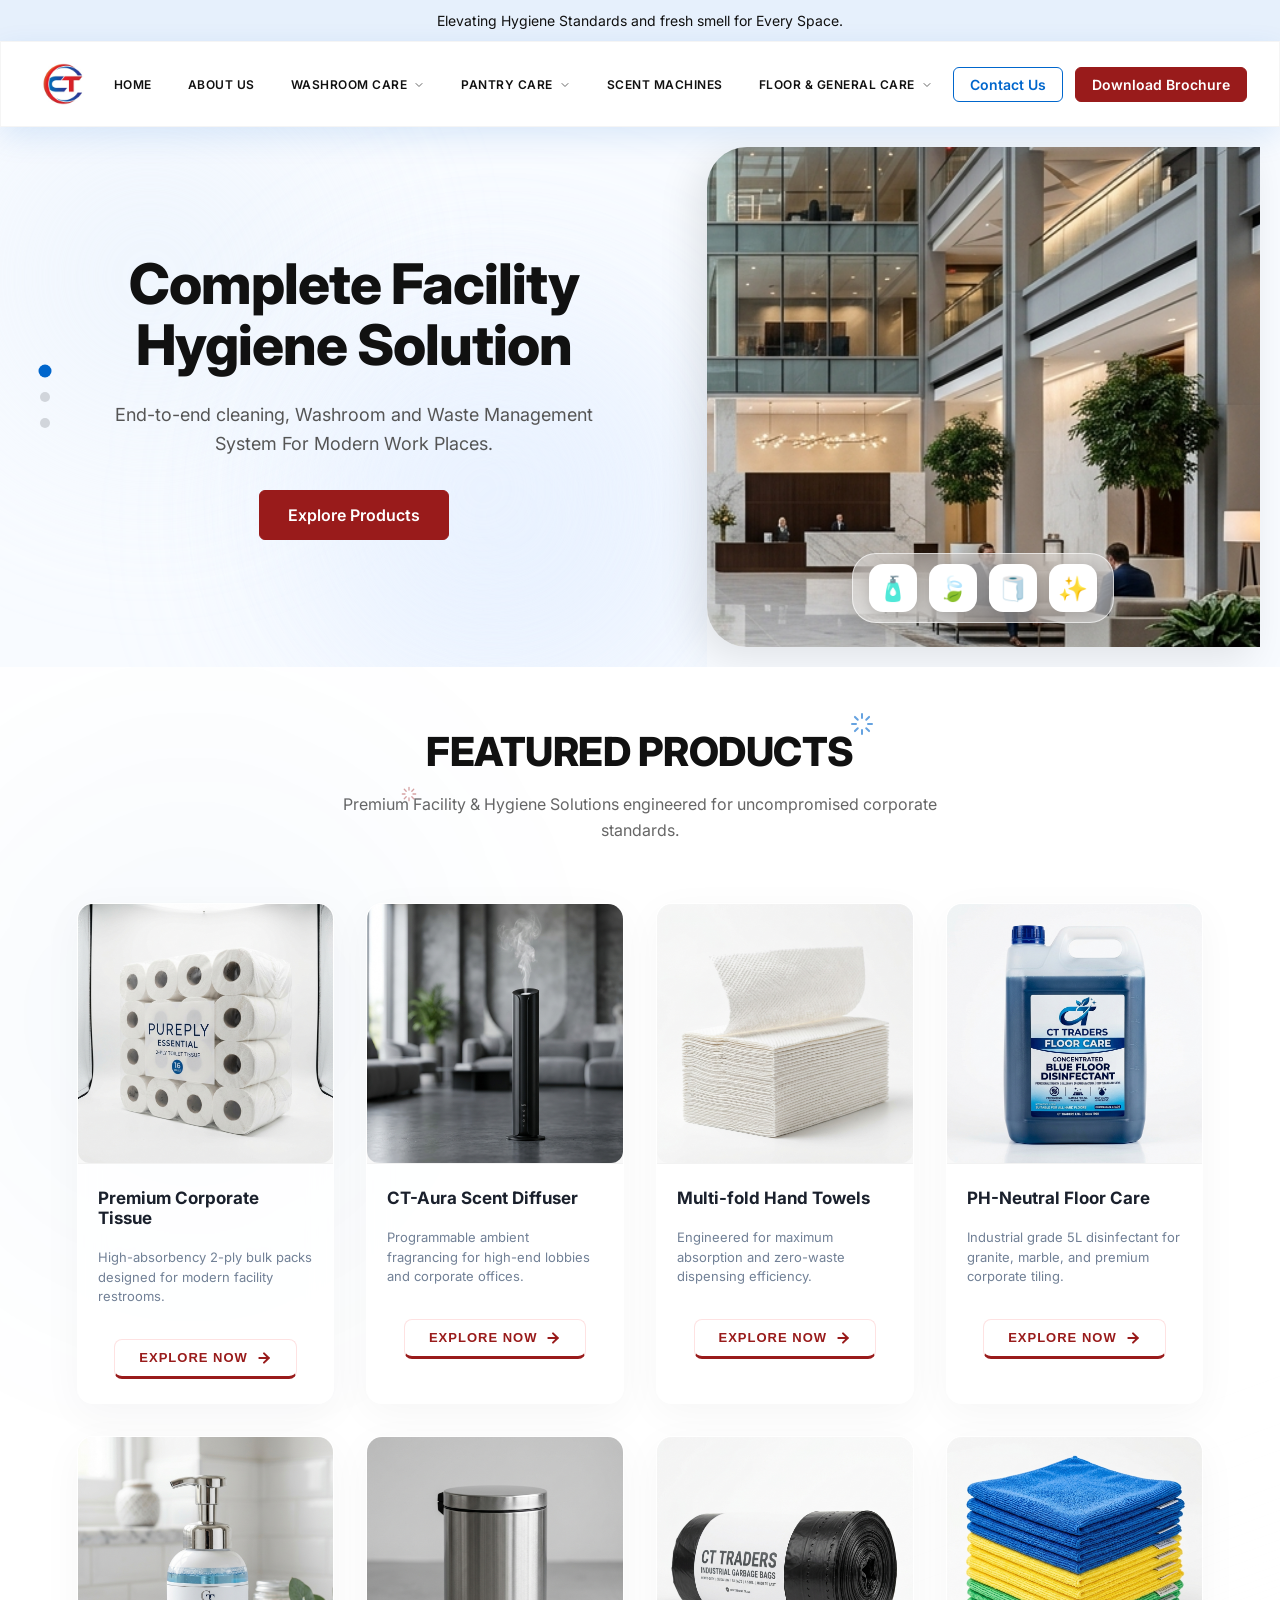
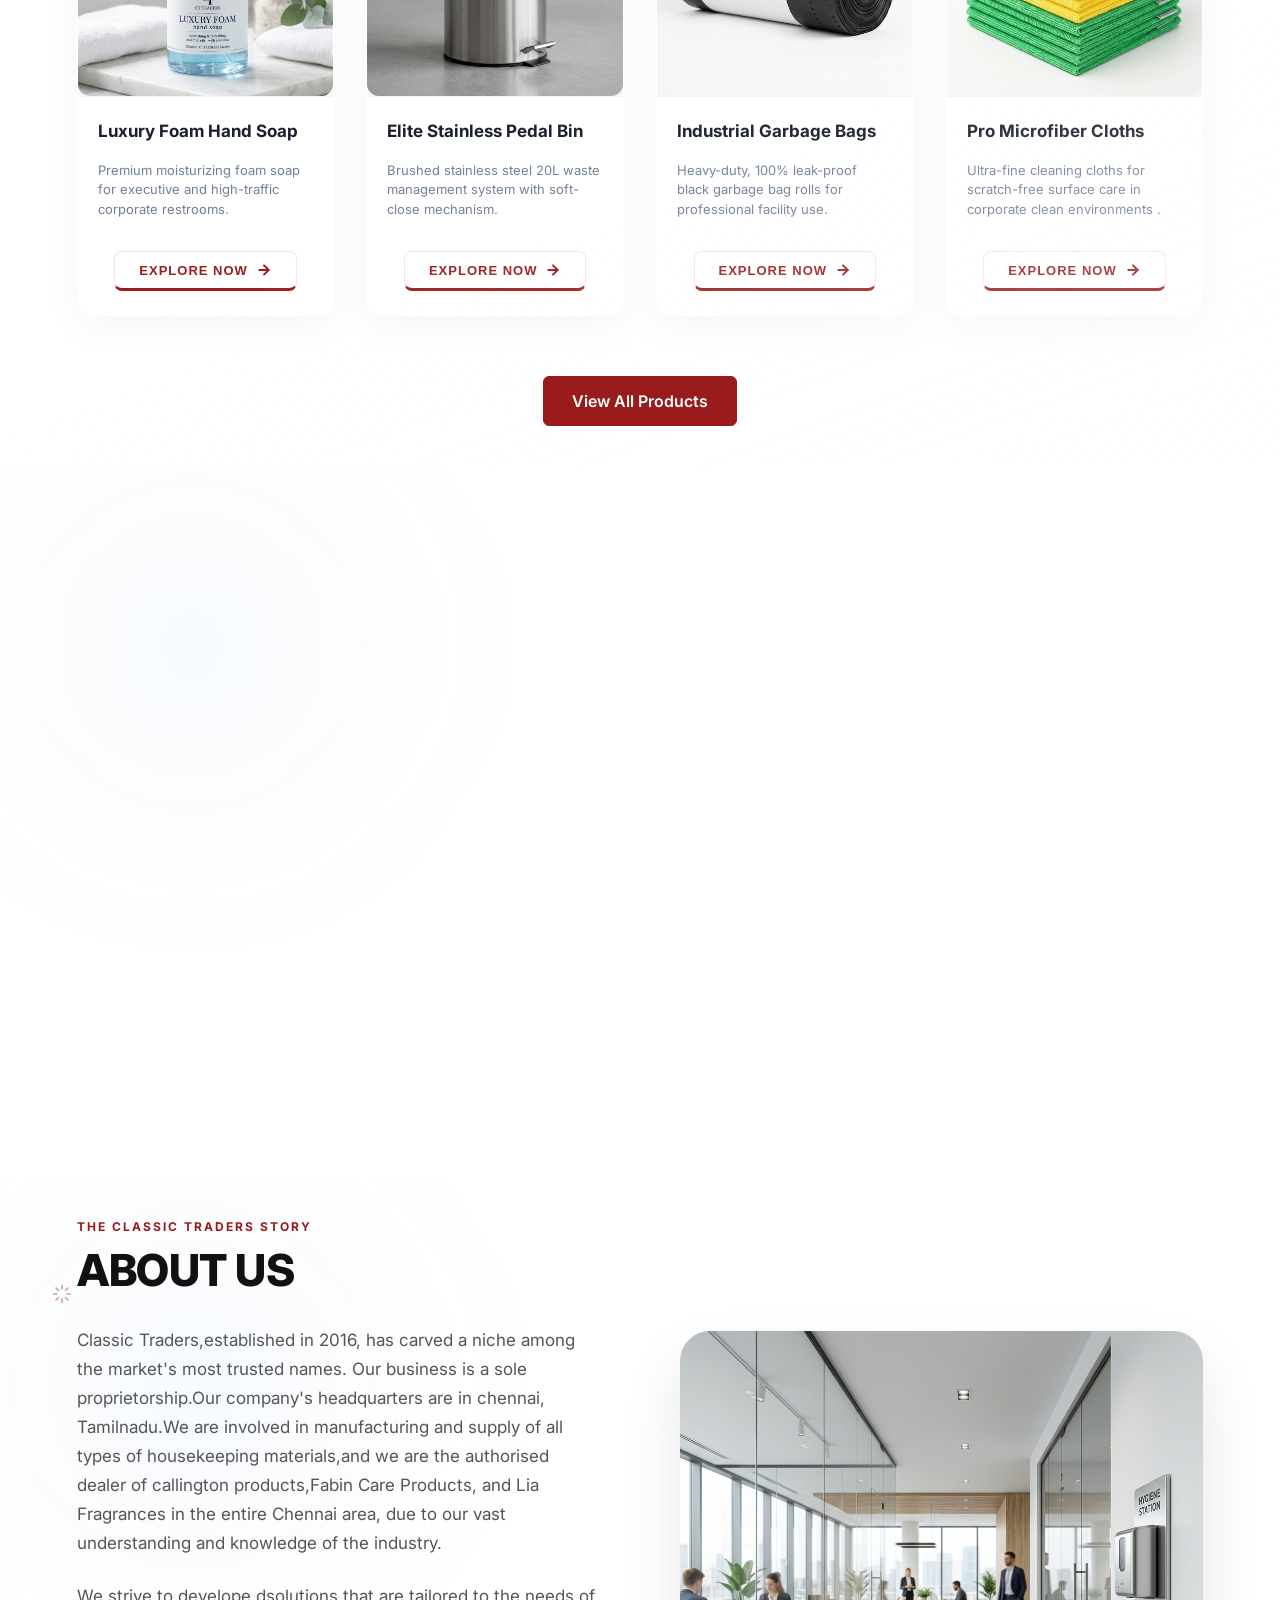
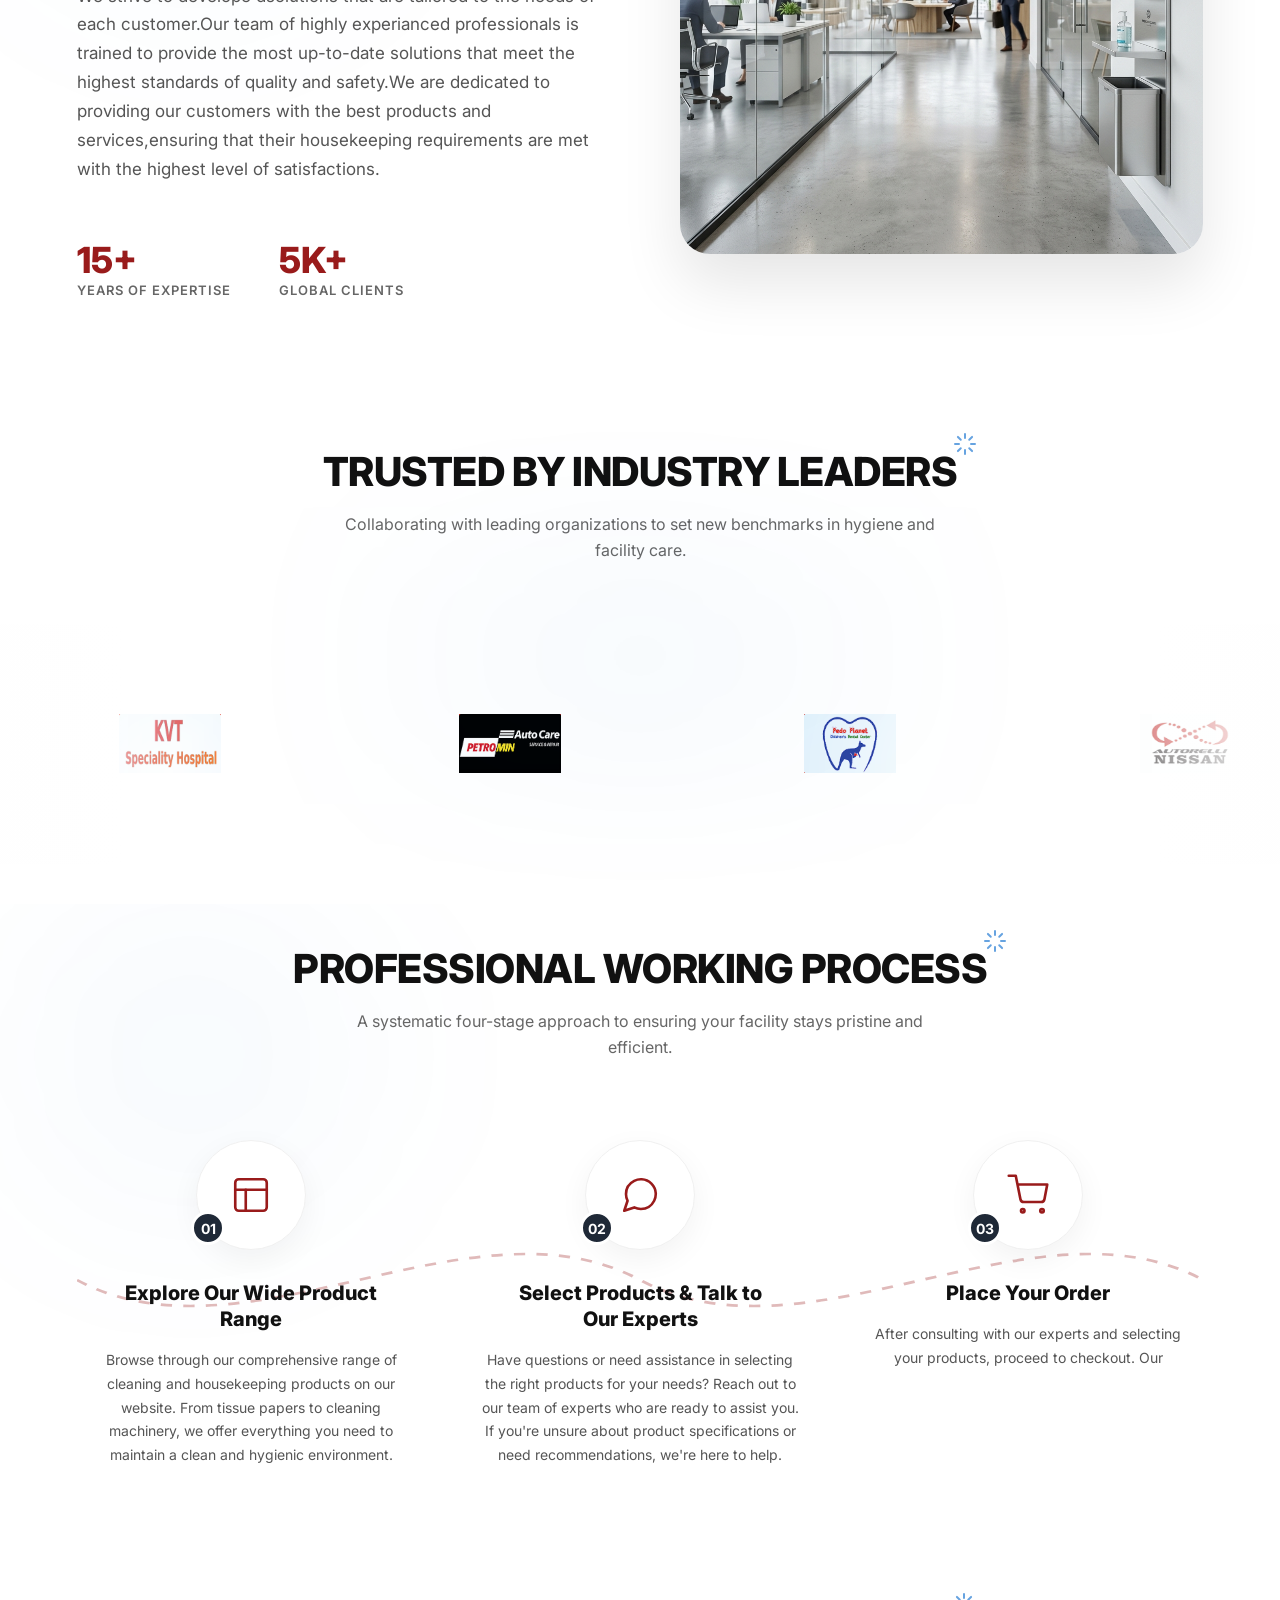
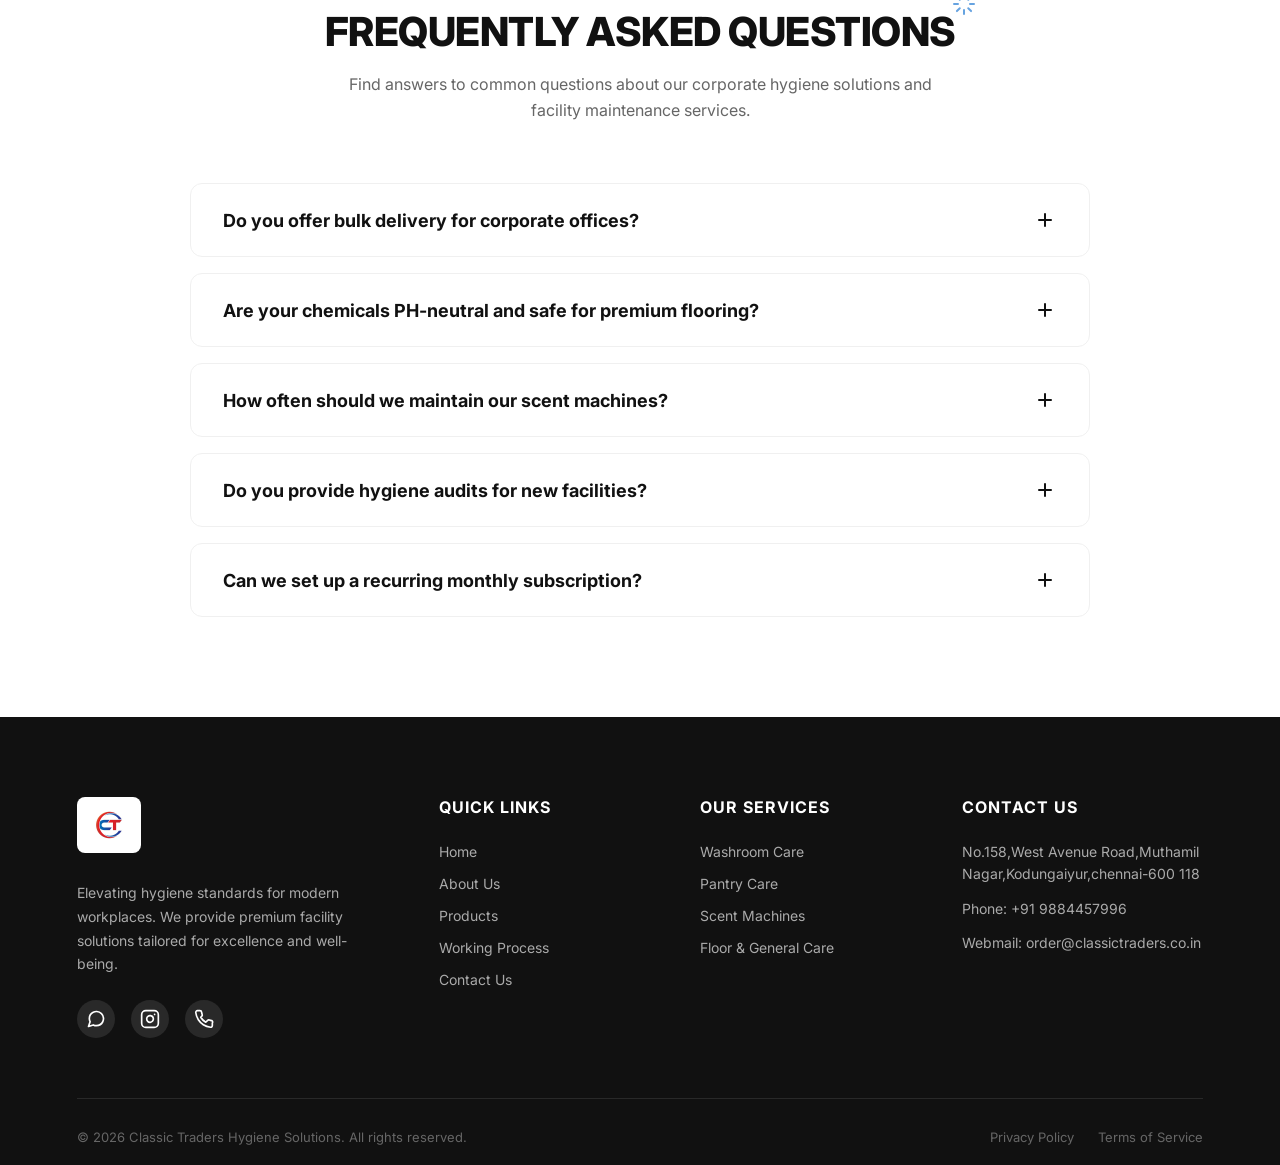
==== commit e347fa62: "product upload" ====
--- a/index.html
+++ b/index.html
@@ -5,7 +5,7 @@
     <meta charset="UTF-8">
     <meta name="viewport" content="width=device-width, initial-scale=1.0">
     <title>CT Traders | Premium Hygiene Solutions</title>
-    <link rel="stylesheet" href="style.css">
+    <link rel="stylesheet" href="assets/css/home.css">
     <link href="https://fonts.googleapis.com/css2?family=Inter:wght@400;500;600;700&display=swap" rel="stylesheet">
 </head>
 
@@ -25,7 +25,7 @@
         <div class="navbar-left">
             <a href="#top" class="logo">
                 <!-- Replace 'your-logo.png' with the path to your actual logo image -->
-                <img src="logo.jpg" alt="Logo" />
+                <img src="assets/images/logo.jpg" alt="Logo" />
             </a>
         </div>
 
@@ -47,9 +47,9 @@
                     <polyline points="6 9 12 15 18 9"></polyline>
                 </svg>
                 <div class="dropdown-menu">
-                    <a href="#">Toilet cleaning</a>
-                    <a href="#">Urinal care</a>
-                    <a href="#">Air freshners</a>
+                    <a href="washroom-care.html">Toilet cleaning</a>
+                    <a href="washroom-care.html">Urinal care</a>
+                    <a href="washroom-care.html">Air freshners</a>
                 </div>
             </div>
             <div class="nav-item has-dropdown">
@@ -59,13 +59,11 @@
                     <polyline points="6 9 12 15 18 9"></polyline>
                 </svg>
                 <div class="dropdown-menu">
-                    <a href="#">Tissue products</a>
-                    <a href="#">Vessel cleaner</a>
-                </div>
-            </div>
-            <div class="nav-item">
-                SCENT MACHINES
-            </div>
+                    <a href="pantry-care.html">Tissue products</a>
+                    <a href="pantry-care.html">Vessel cleaner</a>
+                </div>
+            </div>
+            <a href="scent-machines.html" class="nav-item" style="text-decoration: none;">SCENT MACHINES</a>
             <div class="nav-item has-dropdown">
                 FLOOR &amp; GENERAL CARE
                 <svg class="chevron" width="12" height="12" viewBox="0 0 24 24" fill="none" stroke="currentColor"
@@ -73,9 +71,9 @@
                     <polyline points="6 9 12 15 18 9"></polyline>
                 </svg>
                 <div class="dropdown-menu">
-                    <a href="#">Floor cleaning</a>
-                    <a href="#">General</a>
-                    <a href="#">Waste management</a>
+                    <a href="floorgeneral.html">Floor cleaning</a>
+                    <a href="floorgeneral.html">General</a>
+                    <a href="floorgeneral.html">Waste management</a>
                 </div>
             </div>
         </nav>
@@ -139,7 +137,7 @@
                 <!-- Play / Pause Control Toggle -->
             </div>
         </div>
-        <div class="hero-image" id="heroImage" style="background-image: url('slide3.png');">
+        <div class="hero-image" id="heroImage" style="background-image: url('assets/images/slide3.png');">
             <!-- Option 2: The MacOS Dock -->
             <div class="product-dock">
                 <div class="dock-item">
@@ -200,7 +198,7 @@
             <!-- Product 1: Corporate Tissue -->
             <div class="product-card-small">
                 <div class="card-image">
-                    <img src="corporate_tissue_bulk.png" alt="CT-Premium Corporate Tissue"
+                    <img src="assets/images/corporate_tissue_bulk.png" alt="CT-Premium Corporate Tissue"
                         style="width: 100%; height: 100%; object-fit: cover; border-radius: 12px;" />
                 </div>
                 <div class="card-info">
@@ -220,7 +218,7 @@
             <!-- Product 2: Scent Diffuser -->
             <div class="product-card-small">
                 <div class="card-image">
-                    <img src="scent_diffuser.png" alt="CT-Aura Smart Scent Diffuser"
+                    <img src="assets/images/scent_diffuser.png" alt="CT-Aura Smart Scent Diffuser"
                         style="width: 100%; height: 100%; object-fit: cover; border-radius: 12px;" />
                 </div>
                 <div class="card-info">
@@ -240,7 +238,7 @@
             <!-- Product 3: Multi-fold Towels -->
             <div class="product-card-small">
                 <div class="card-image">
-                    <img src="multifold_towels.png" alt="CT-Ultra Multi-fold Towels"
+                    <img src="assets/images/multifold_towels.png" alt="CT-Ultra Multi-fold Towels"
                         style="width: 100%; height: 100%; object-fit: cover; border-radius: 12px;" />
                 </div>
                 <div class="card-info">
@@ -260,7 +258,7 @@
             <!-- Product 4: Floor Care -->
             <div class="product-card-small">
                 <div class="card-image">
-                    <img src="floor_disinfectant.png" alt="CT-Safe Floor Disinfectant"
+                    <img src="assets/images/floor_disinfectant.png" alt="CT-Safe Floor Disinfectant"
                         style="width: 100%; height: 100%; object-fit: cover; border-radius: 12px;" />
                 </div>
                 <div class="card-info">
@@ -280,7 +278,7 @@
             <!-- Product 5: Foam Soap -->
             <div class="product-card-small">
                 <div class="card-image">
-                    <img src="foam_soap.png" alt="CT-Luxury Foam Soap"
+                    <img src="assets/images/foam_soap.png" alt="CT-Luxury Foam Soap"
                         style="width: 100%; height: 100%; object-fit: cover; border-radius: 12px;" />
                 </div>
                 <div class="card-info">
@@ -300,7 +298,7 @@
             <!-- Product 6: Pedal Bin -->
             <div class="product-card-small">
                 <div class="card-image">
-                    <img src="pedal_bin.png" alt="CT-Elite Stainless Bin"
+                    <img src="assets/images/pedal_bin.png" alt="CT-Elite Stainless Bin"
                         style="width: 100%; height: 100%; object-fit: cover; border-radius: 12px;" />
                 </div>
                 <div class="card-info">
@@ -320,7 +318,7 @@
             <!-- Product 7: Garbage Bags -->
             <div class="product-card-small">
                 <div class="card-image">
-                    <img src="garbage_bags.png" alt="CT-Industrial Garbage Bags"
+                    <img src="assets/images/garbage_bags.png" alt="CT-Industrial Garbage Bags"
                         style="width: 100%; height: 100%; object-fit: cover; border-radius: 12px;" />
                 </div>
                 <div class="card-info">
@@ -340,7 +338,7 @@
             <!-- Product 8: Microfiber Cloths -->
             <div class="product-card-small">
                 <div class="card-image">
-                    <img src="microfiber_cloths.png" alt="CT-Pro Microfiber Cloths"
+                    <img src="assets/images/microfiber_cloths.png" alt="CT-Pro Microfiber Cloths"
                         style="width: 100%; height: 100%; object-fit: cover; border-radius: 12px;" />
                 </div>
                 <div class="card-info">
@@ -359,7 +357,7 @@
         </div>
 
         <div class="view-more-container" style="text-align: center; margin-top: 60px; position: relative; z-index: 10;">
-            <a href="#" class="btn btn-solid btn-large btn-magnetic">
+            <a href="allproducts.html" class="btn btn-solid btn-large btn-magnetic">
                 View All Products
             </a>
         </div>
@@ -384,12 +382,12 @@
             <!-- Category 1: Washroom Care -->
             <div class="category-card reveal reveal-scale delay-1">
                 <div class="category-image">
-                    <img src="category_washroom.png" alt="Washroom Care" />
+                    <img src="assets/images/category_washroom.png" alt="Washroom Care" />
                 </div>
                 <div class="category-info">
                     <h3>Washroom Care</h3>
                     <p>Complete hygiene for modern restrooms.</p>
-                    <a href="#" class="category-link">
+                    <a href="washroom-care.html" class="category-link">
                         Explore Now
                         <svg class="btn-arrow" width="16" height="16" viewBox="0 0 24 24" fill="none"
                             stroke="currentColor" stroke-width="3" stroke-linecap="round" stroke-linejoin="round">
@@ -403,12 +401,12 @@
             <!-- Category 2: Pantry Care -->
             <div class="category-card reveal reveal-scale delay-2">
                 <div class="category-image">
-                    <img src="category_pantry.png" alt="Pantry Care" />
+                    <img src="assets/images/category_pantry.png" alt="Pantry Care" />
                 </div>
                 <div class="category-info">
                     <h3>Pantry Care</h3>
                     <p>Maintain cleanliness where it matters.</p>
-                    <a href="#" class="category-link">
+                    <a href="pantry-care.html" class="category-link">
                         Explore Now
                         <svg class="btn-arrow" width="16" height="16" viewBox="0 0 24 24" fill="none"
                             stroke="currentColor" stroke-width="3" stroke-linecap="round" stroke-linejoin="round">
@@ -422,12 +420,12 @@
             <!-- Category 3: Floor & General Care -->
             <div class="category-card reveal reveal-scale delay-3">
                 <div class="category-image">
-                    <img src="category_floor.png" alt="Floor & General Care" />
+                    <img src="assets/images/category_floor.png" alt="Floor & General Care" />
                 </div>
                 <div class="category-info">
                     <h3>Floor & General Care</h3>
                     <p>Heavy duty solutions for common areas.</p>
-                    <a href="#" class="category-link">
+                    <a href="floorgeneral.html" class="category-link">
                         Explore Now
                         <svg class="btn-arrow" width="16" height="16" viewBox="0 0 24 24" fill="none"
                             stroke="currentColor" stroke-width="3" stroke-linecap="round" stroke-linejoin="round">
@@ -441,12 +439,12 @@
             <!-- Category 4: Scent Machines -->
             <div class="category-card reveal reveal-scale delay-4">
                 <div class="category-image">
-                    <img src="category_scent.png" alt="Scent Machines" />
+                    <img src="assets/images/category_scent.png" alt="Scent Machines" />
                 </div>
                 <div class="category-info">
                     <h3>Scent Machines</h3>
                     <p>Ambient fragrancing for refreshing.</p>
-                    <a href="#" class="category-link">
+                    <a href="scent-machines.html" class="category-link">
                         Explore Now
                         <svg class="btn-arrow" width="16" height="16" viewBox="0 0 24 24" fill="none"
                             stroke="currentColor" stroke-width="3" stroke-linecap="round" stroke-linejoin="round">
@@ -503,7 +501,7 @@
             </div>
             <div class="about-image reveal reveal-right">
                 <div class="image-wrapper">
-                    <img src="about_hygiene.png" alt="Modern Clean Office" />
+                    <img src="assets/images/about_hygiene.png" alt="Modern Clean Office" />
                 </div>
             </div>
         </div>
@@ -527,19 +525,19 @@
         <div class="slider-container">
             <div class="slider-track" id="sliderTrack">
                 <!-- Original Set of Logos -->
-                <div class="slide"><img src="kvt_logo.png" alt="KVT Speciality Hospital"></div>
-                <div class="slide"><img src="petromin_logo.png" alt="PetroMin Auto Care"></div>
-                <div class="slide"><img src="pedo_logo.png" alt="Pedo Planet"></div>
-                <div class="slide"><img src="nissan_logo.png" alt="Autorelli Nissan"></div>
-                <div class="slide"><img src="cholas.png" alt="Chola MS"></div>
-                <div class="slide"><img src="khazana.png" alt="Khazana"></div>
+                <div class="slide"><img src="assets/images/kvt_logo.png" alt="KVT Speciality Hospital"></div>
+                <div class="slide"><img src="assets/images/petromin_logo.png" alt="PetroMin Auto Care"></div>
+                <div class="slide"><img src="assets/images/pedo_logo.png" alt="Pedo Planet"></div>
+                <div class="slide"><img src="assets/images/nissan_logo.png" alt="Autorelli Nissan"></div>
+                <div class="slide"><img src="assets/images/cholas.png" alt="Chola MS"></div>
+                <div class="slide"><img src="assets/images/khazana.png" alt="Khazana"></div>
                 <!-- Duplicate Set for Seamless Loop -->
-                <div class="slide"><img src="kvt_logo.png" alt="KVT Speciality Hospital"></div>
-                <div class="slide"><img src="petromin_logo.png" alt="PetroMin Auto Care"></div>
-                <div class="slide"><img src="pedo_logo.png" alt="Pedo Planet"></div>
-                <div class="slide"><img src="nissan_logo.png" alt="Autorelli Nissan"></div>
-                <div class="slide"><img src="cholas.png" alt="Chola MS"></div>
-                <div class="slide"><img src="khazana.png" alt="Khazana"></div>
+                <div class="slide"><img src="assets/images/kvt_logo.png" alt="KVT Speciality Hospital"></div>
+                <div class="slide"><img src="assets/images/petromin_logo.png" alt="PetroMin Auto Care"></div>
+                <div class="slide"><img src="assets/images/pedo_logo.png" alt="Pedo Planet"></div>
+                <div class="slide"><img src="assets/images/nissan_logo.png" alt="Autorelli Nissan"></div>
+                <div class="slide"><img src="assets/images/cholas.png" alt="Chola MS"></div>
+                <div class="slide"><img src="assets/images/khazana.png" alt="Khazana"></div>
             </div>
         </div>
     </section>
@@ -713,7 +711,7 @@
             <!-- Column 1: Brand Info -->
             <div class="footer-col brand-col">
                 <a href="#" class="footer-logo">
-                    <img src="logo.jpg" alt="CT Traders Logo">
+                    <img src="assets/images/logo.jpg" alt="CT Traders Logo">
                 </a>
                 <p class="footer-desc">Elevating hygiene standards for modern workplaces. We provide premium facility
                     solutions tailored for excellence and well-being.</p>
@@ -749,9 +747,9 @@
             <div class="footer-col">
                 <h3>Quick Links</h3>
                 <ul class="footer-links">
-                    <li><a href="#">Home</a></li>
+                    <li><a href="index.html">Home</a></li>
                     <li><a href="#about-us">About Us</a></li>
-                    <li><a href="#">Products</a></li>
+                    <li><a href="allproducts.html">Products</a></li>
                     <li><a href="#working-process">Working Process</a></li>
                     <li><a href="contact.html">Contact Us</a></li>
                 </ul>
@@ -761,11 +759,11 @@
             <div class="footer-col">
                 <h3>Our Services</h3>
                 <ul class="footer-links">
-                    <li><a href="#">Washroom Care</a></li>
-                    <li><a href="#">Pantry Care</a></li>
-                    <li><a href="#">Scent Machines</a></li>
-                    <li><a href="#">Floor & General Care</a></li>
-                    <li><a href="#">Waste Management</a></li>
+                    <li><a href="washroom-care.html">Washroom Care</a></li>
+                    <li><a href="pantry-care.html">Pantry Care</a></li>
+                    <li><a href="scent-machines.html">Scent Machines</a></li>
+                    <li><a href="floorgeneral.html">Floor & General Care</a></li>
+                    
                 </ul>
             </div>
 
@@ -797,7 +795,7 @@
         const heroImage = document.getElementById('heroImage');
 
         // Define images matching the slide topics
-        const images = ['slide3.png', 'slide1.png', 'slide2.png'];
+        const images = ['assets/images/slide3.png', 'assets/images/slide1.png', 'assets/images/slide2.png'];
         let currentSlide = 0;
         let slideInterval;
         let isPaused = false; // Tracks auto-cycle state
@@ -951,4 +949,5 @@
     </script>
 </body>
 
-</html>+</html>
+
--- a/assets/css/home.css
+++ b/assets/css/home.css
@@ -0,0 +1,2047 @@
+html {
+    scroll-behavior: smooth;
+}
+
+* {
+    box-sizing: border-box;
+    margin: 0;
+    padding: 0;
+}
+
+body {
+    font-family: 'Inter', -apple-system, BlinkMacSystemFont, "Segoe UI", Roboto, sans-serif;
+    background-color: #ffffff;
+    color: #111111;
+    -webkit-font-smoothing: antialiased;
+}
+
+
+
+/* Mobile Navigation Overlay */
+.mobile-nav-overlay {
+    position: fixed;
+    top: 0;
+    left: 0;
+    width: 100%;
+    height: 100vh;
+    background-color: rgba(0, 0, 0, 0.3);
+    backdrop-filter: blur(4px);
+    -webkit-backdrop-filter: blur(4px);
+    z-index: 2500;
+    opacity: 0;
+    visibility: hidden;
+    transition: all 0.4s ease;
+}
+
+.mobile-nav-overlay.active {
+    opacity: 1;
+    visibility: visible;
+}
+
+/* Notification Banner */
+.top-banner {
+    background-color: #e6f0fc;
+    /* Subtle blue */
+    padding: 12px 20px;
+    display: none; /* Hidden by default, shown via JS for first-time visitors */
+    justify-content: center;
+    align-items: center;
+    font-size: 14px;
+    color: #111111;
+}
+
+.top-banner .banner-text {
+    font-weight: 400;
+}
+
+
+
+.top-banner .banner-link {
+    color: #111111;
+    text-decoration: none;
+    font-weight: 600;
+    display: flex;
+    align-items: center;
+    gap: 4px;
+}
+
+.top-banner .banner-link:hover {
+    text-decoration: underline;
+}
+
+/* Main Navigation Bar */
+.navbar {
+    display: flex;
+    justify-content: space-between;
+    align-items: center;
+    padding: 12px 32px;
+    /* Increased height for a more prominent look */
+    background-color: rgba(255, 255, 255, 0.9);
+    backdrop-filter: blur(12px);
+    -webkit-backdrop-filter: blur(12px);
+    border: 1px solid rgba(0, 0, 0, 0.04);
+    border-radius: 0;
+    /* Removing radius for a flush fit when gaps are gone */
+    margin: 0;
+    /* Completely removed all gaps */
+    box-shadow: 0 10px 30px rgba(0, 102, 204, 0.12);
+    /* Branded blue depth */
+    position: sticky;
+    top: 0;
+    z-index: 2000;
+    transition: all 0.3s ease;
+}
+
+.navbar:hover {
+    box-shadow: 0 20px 50px rgba(0, 102, 204, 0.25);
+    /* Much more visible branded glow */
+    background-color: rgba(255, 255, 255, 0.98);
+    transform: translateY(-2px);
+    /* Slight lift to emphasize the shadow */
+}
+
+/* Logo */
+.navbar-left {
+    display: flex;
+    align-items: center;
+    flex-shrink: 0;
+}
+
+.logo {
+    display: flex;
+    align-items: center;
+    gap: 12px;
+    text-decoration: none;
+    color: #111111;
+    flex-shrink: 0;
+}
+
+.logo svg,
+.logo img {
+    flex-shrink: 0;
+    width: 60px;
+    height: 60px;
+    object-fit: contain;
+}
+
+.logo-text {
+    font-size: 22px;
+    font-weight: 700;
+    letter-spacing: -0.5px;
+}
+
+/* Center Navigation Links */
+.navbar-center {
+    display: flex;
+    align-items: center;
+    gap: 8px;
+    /* space between nav items */
+}
+
+.nav-item {
+    font-size: 12px;
+    font-weight: 600;
+    letter-spacing: 0.5px;
+    color: #111111;
+    padding: 8px 14px;
+    border-radius: 4px;
+    cursor: pointer;
+    display: flex;
+    align-items: center;
+    gap: 6px;
+    transition: background-color 0.2s;
+    position: relative;
+    /* Essential for dropdown positioning */
+}
+
+.nav-item .chevron {
+    color: #666666;
+    margin-top: 1px;
+    transition: transform 0.2s ease;
+}
+
+.nav-item:hover .chevron {
+    transform: rotate(180deg);
+    /* Flip chevron on hover */
+}
+
+.nav-item:hover {
+    background-color: #f9f9f9;
+}
+
+.nav-item.active {
+    background-color: #f6f5ec;
+    /* Warm beige background for active state */
+}
+
+/* Dropdown Menu Styles */
+.dropdown-menu {
+    position: absolute;
+    top: 100%;
+    left: 0;
+    background-color: #ffffff;
+    min-width: 200px;
+    box-shadow: 0 8px 24px rgba(0, 0, 0, 0.12);
+    border: 1px solid #eaeaea;
+    border-radius: 6px;
+    display: flex;
+    flex-direction: column;
+    padding: 12px 0;
+    z-index: 100;
+    opacity: 0;
+    visibility: hidden;
+    transform: translateY(10px);
+    transition: all 0.2s cubic-bezier(0.16, 1, 0.3, 1);
+}
+
+.nav-item:hover .dropdown-menu {
+    opacity: 1;
+    visibility: visible;
+    transform: translateY(4px);
+}
+
+.dropdown-menu a {
+    position: relative;
+    text-decoration: none;
+    color: #333333;
+    padding: 12px 20px 12px 20px;
+    font-size: 13px;
+    font-weight: 500;
+    letter-spacing: 0;
+    /* Override uppercase feeling */
+    transition: all 0.3s cubic-bezier(0.16, 1, 0.3, 1);
+    text-transform: none;
+    display: flex;
+    align-items: center;
+}
+
+.dropdown-menu a::before {
+    content: '→';
+    /* Small arrow indicator */
+    position: absolute;
+    left: 6px;
+    /* Initially hidden position */
+    opacity: 0;
+    color: #991b1b;
+    transition: all 0.3s cubic-bezier(0.16, 1, 0.3, 1);
+    font-size: 14px;
+}
+
+.dropdown-menu a:hover {
+    background-color: #f5f8ff;
+    /* Soft blue hover */
+    color: #991b1b;
+    /* Soft red hover text */
+    padding-left: 28px;
+    /* Slide text to the right to make room for arrow */
+}
+
+.dropdown-menu a:hover::before {
+    opacity: 1;
+    left: 12px;
+    /* Slide arrow into place */
+}
+
+/* Right Side Buttons */
+.navbar-right {
+    display: flex;
+    align-items: center;
+    gap: 12px;
+}
+
+.btn {
+    font-family: inherit;
+    font-size: 14px;
+    font-weight: 600;
+    padding: 8px 16px;
+    border-radius: 6px;
+    cursor: pointer;
+    text-decoration: none;
+    transition: all 0.2s ease;
+    display: inline-block;
+}
+
+.btn-outline {
+    background-color: #ffffff;
+    color: #0066CC;
+    border: 1px solid #0066CC;
+}
+
+.btn-outline:hover {
+    border-color: #004C99;
+    background-color: #e6f0fc;
+    color: #004C99;
+}
+
+.btn-solid {
+    background-color: #991b1b;
+    color: #ffffff;
+    border: 1px solid #991b1b;
+}
+
+.btn-solid:hover {
+    background-color: #7f1d1d;
+    border-color: #7f1d1d;
+}
+
+.btn-with-icon {
+    display: inline-flex;
+    align-items: center;
+    justify-content: center;
+    gap: 12px;
+    line-height: 1; /* Ensures text doesn't shift the flex container baseline */
+}
+
+.btn-arrow {
+    display: block;
+    flex-shrink: 0;
+    transition: transform 0.3s cubic-bezier(0.175, 0.885, 0.32, 1.275);
+}
+
+.btn-with-icon:hover .btn-arrow {
+    transform: translateX(8px);
+}
+
+/* Mobile Toggle Buttons (Hidden on Desktop) */
+.mobile-nav-toggle,
+.mobile-nav-close {
+    display: none;
+    background: transparent;
+    border: none;
+    color: #111111;
+    cursor: pointer;
+    padding: 8px;
+    align-items: center;
+    justify-content: center;
+    transition: all 0.2s ease;
+}
+
+.mobile-nav-toggle:hover,
+.mobile-nav-close:hover {
+    color: #0066CC;
+}
+
+/* Hero Split-Screen Styles */
+.hero-split {
+    display: flex;
+    height: 540px;
+    /* Slightly increased height */
+    background-color: #f8fbff;
+    /* Very soft blue/grey */
+}
+
+.hero-content {
+    flex: 1;
+    display: flex;
+    flex-direction: column;
+    justify-content: center;
+    align-items: center;
+    /* Centers block elements like buttons */
+    text-align: center;
+    /* Centers the typography */
+    padding: 0 6%;
+    /* Balanced padding for a perfectly centered display */
+    position: relative;
+    /* Critical positioning anchor for vertical dots */
+}
+
+.hero-content h1 {
+    font-size: 56px;
+    font-weight: 800;
+    color: #111111;
+    line-height: 1.1;
+    margin-bottom: 24px;
+    letter-spacing: -1px;
+}
+
+.hero-content p {
+    font-size: 18px;
+    color: #555555;
+    line-height: 1.6;
+    margin-bottom: 0px;
+    /* Removes false bottom gap disrupting vertical centering */
+    max-width: 500px;
+}
+
+.hero-buttons {
+    display: flex;
+    gap: 16px;
+    margin-top: 32px;
+}
+
+.btn-large {
+    padding: 14px 28px;
+    font-size: 16px;
+}
+
+/* 3D Fluid Gradient Background */
+.fluid-bg {
+    position: absolute;
+    top: 0;
+    left: 0;
+    width: 100%;
+    height: 100%;
+    pointer-events: none;
+    z-index: 0;
+    overflow: hidden;
+}
+
+.color-blob {
+    position: absolute;
+    border-radius: 50%;
+    filter: blur(80px);
+    opacity: 0.7;
+    animation: rotate-blob 20s infinite linear;
+}
+
+.blob-1 {
+    width: 500px;
+    height: 500px;
+    background: radial-gradient(circle, #e6f0fc 0%, rgba(230, 240, 252, 0) 70%);
+    top: -100px;
+    left: -100px;
+    animation-duration: 25s;
+    animation-direction: alternate;
+}
+
+.blob-2 {
+    width: 600px;
+    height: 600px;
+    background: radial-gradient(circle, #d4e5ff 0%, rgba(212, 229, 255, 0) 70%);
+    bottom: -150px;
+    right: -100px;
+    animation-duration: 30s;
+    animation-delay: -5s;
+}
+
+.blob-3 {
+    width: 400px;
+    height: 400px;
+    background: radial-gradient(circle, #f0f6ff 0%, rgba(240, 246, 255, 0) 70%);
+    top: 30%;
+    left: 40%;
+    animation-duration: 20s;
+    animation-direction: reverse;
+}
+
+@keyframes rotate-blob {
+    0% {
+        transform: rotate(0deg) scale(1) translate(0, 0);
+    }
+
+    33% {
+        transform: rotate(120deg) scale(1.1) translate(30px, -50px);
+    }
+
+    66% {
+        transform: rotate(240deg) scale(0.9) translate(-40px, 40px);
+    }
+
+    100% {
+        transform: rotate(360deg) scale(1) translate(0, 0);
+    }
+}
+
+.content-slider {
+    position: relative;
+    width: 100%;
+    min-height: 320px;
+    /* Accounts for paragraph plus newly relocated buttons */
+    margin-bottom: 0px;
+    /* Gap logic relocated */
+    z-index: 10;
+}
+
+.content-slide {
+    opacity: 0;
+    position: absolute;
+    top: 0;
+    left: 0;
+    width: 100%;
+    height: 100%;
+    display: flex;
+    flex-direction: column;
+    justify-content: center;
+    /* Vertically centers the text in the slider constraint */
+    align-items: center;
+    /* CRITICAL FIX: Horizontally centers the constrained paragraph block */
+    transition: opacity 0.6s ease-in-out, transform 0.6s ease-in-out;
+    transform: translateX(10px);
+    pointer-events: none;
+}
+
+.content-slide.active {
+    opacity: 1;
+    transform: translateX(0);
+    position: relative;
+    pointer-events: auto;
+}
+
+.content-dots {
+    position: absolute;
+    left: 40px;
+    /* Pins the vertical dots to the left parallel edge */
+    top: 50%;
+    transform: translateY(-50%);
+    display: flex;
+    flex-direction: column;
+    /* Stacks the dots vertically */
+    gap: 16px;
+    margin-top: 0;
+    z-index: 10;
+}
+
+.content-dots .dot {
+    width: 10px;
+    height: 10px;
+    background-color: #d1d5db;
+    border-radius: 50%;
+    cursor: pointer;
+    transition: all 0.3s ease;
+}
+
+.content-dots .dot.active {
+    background-color: #0066CC;
+    transform: scale(1.3);
+}
+
+.slider-control {
+    width: 24px;
+    height: 24px;
+    background: transparent;
+    border: none;
+    cursor: pointer;
+    color: #888888;
+    display: flex;
+    align-items: center;
+    justify-content: center;
+    border-radius: 50%;
+    transition: all 0.2s ease;
+    padding: 0;
+    margin-left: -7px;
+    /* Align specifically with dots constraint center */
+}
+
+.slider-control:hover {
+    color: #111111;
+    background: #f2f2f2;
+}
+
+.hero-image {
+    flex: 1;
+    background-image: url('../images/slide3.png');
+    background-size: cover;
+    background-position: center;
+    background-attachment: fixed; /* Parallax effect */
+    border-top-left-radius: 40px;
+    border-bottom-left-radius: 40px;
+    margin: 20px 20px 20px 0;
+    box-shadow: -10px 10px 40px rgba(0, 0, 0, 0.1);
+    position: relative;
+    overflow: hidden;
+    display: flex;
+    align-items: flex-end;
+    /* Align the dock to the bottom */
+    justify-content: center;
+    /* Center the dock horizontally */
+    padding-bottom: 24px;
+}
+
+/* Option 2: MacOS Styled Dock */
+.product-dock {
+    display: flex;
+    gap: 12px;
+    padding: 10px 16px;
+    background: rgba(255, 255, 255, 0.4);
+    backdrop-filter: blur(20px);
+    -webkit-backdrop-filter: blur(20px);
+    border: 1px solid rgba(255, 255, 255, 0.6);
+    border-radius: 24px;
+    box-shadow: 0 10px 30px rgba(0, 0, 0, 0.15);
+    z-index: 10;
+}
+
+.dock-item {
+    position: relative;
+    display: flex;
+    align-items: center;
+    justify-content: center;
+    cursor: pointer;
+}
+
+.dock-icon {
+    width: 48px;
+    height: 48px;
+    background: #ffffff;
+    border-radius: 14px;
+    display: flex;
+    align-items: center;
+    justify-content: center;
+    font-size: 24px;
+    box-shadow: 0 4px 12px rgba(0, 0, 0, 0.1);
+    transition: all 0.3s cubic-bezier(0.175, 0.885, 0.32, 1.275);
+    transform-origin: bottom;
+}
+
+.dock-item:hover .dock-icon {
+    transform: scale(1.4) translateY(-4px);
+    border-radius: 12px;
+    box-shadow: 0 10px 20px rgba(0, 0, 0, 0.15);
+    z-index: 11;
+}
+
+.dock-tooltip {
+    position: absolute;
+    bottom: 80px;
+    background: rgba(17, 17, 17, 0.9);
+    backdrop-filter: blur(8px);
+    color: #ffffff;
+    padding: 12px 16px;
+    border-radius: 12px;
+    width: max-content;
+    max-width: 200px;
+    text-align: center;
+    box-shadow: 0 8px 24px rgba(0, 0, 0, 0.2);
+    /* Tooltip initial hidden state */
+    opacity: 0;
+    visibility: hidden;
+    transform: translateY(10px);
+    transition: all 0.3s cubic-bezier(0.16, 1, 0.3, 1);
+    pointer-events: none;
+    z-index: 12;
+}
+
+/* Tooltip Down Triangle Pointer */
+.dock-tooltip::after {
+    content: '';
+    position: absolute;
+    bottom: -6px;
+    left: 50%;
+    transform: translateX(-50%);
+    border-width: 6px 6px 0;
+    border-style: solid;
+    border-color: rgba(17, 17, 17, 0.9) transparent transparent transparent;
+    display: block;
+    width: 0;
+}
+
+.dock-item:hover .dock-tooltip {
+    opacity: 1;
+    visibility: visible;
+    transform: translateY(0);
+}
+
+.dock-tooltip h4 {
+    font-size: 13px;
+    font-weight: 600;
+    margin-bottom: 4px;
+    color: #ffffff;
+}
+
+.dock-tooltip p {
+    font-size: 11px;
+    color: #cccccc;
+    margin: 0;
+    line-height: 1.3;
+}
+
+.featured-products-section {
+    padding: 60px 6% 40px;
+    background-color: #ffffff;
+}
+
+.section-header {
+    text-align: center;
+    margin-bottom: 60px;
+}
+
+.section-header .eyebrow {
+    font-size: 12px;
+    font-weight: 700;
+    color: #0066CC;
+    letter-spacing: 2px;
+    text-transform: uppercase;
+    display: block;
+    margin-bottom: 12px;
+}
+
+.section-header h2 {
+    font-size: 40px;
+    font-weight: 800;
+    color: #111111;
+    margin-bottom: 16px;
+    letter-spacing: -0.5px;
+}
+
+.section-header p {
+    font-size: 16px;
+    color: #666666;
+    max-width: 600px;
+    margin: 0 auto;
+    line-height: 1.6;
+}
+
+
+
+.product-grid {
+    display: grid;
+    grid-template-columns: repeat(4, 1fr);
+    /* 4 columns tailored for 8 products */
+    gap: 32px;
+    /* Increased gap geometry */
+    max-width: 1400px;
+    /* Expanded grid boundary to allow wider containers */
+    margin: 0 auto;
+}
+
+.product-card-small {
+    background: #ffffff;
+    border: 1px solid #f2f2f2;
+    /* Even lighter default border */
+    border-radius: 16px;
+    overflow: hidden;
+    transition: all 0.4s cubic-bezier(0.165, 0.84, 0.44, 1);
+    cursor: pointer;
+    box-shadow: 0 4px 12px rgba(0, 0, 0, 0.03);
+    /* Subtle permanent shadow */
+    display: flex;
+    flex-direction: column;
+    height: 100%;
+}
+
+.product-card-small:hover {
+    transform: translateY(-4px);
+    box-shadow: 0 20px 40px rgba(0, 0, 0, 0.08);
+    /* More pronounced shadow on hover */
+    border-color: #f87171;
+    /* Thinner-looking red (lighter shade) */
+}
+
+.card-image {
+    height: 260px;
+    /* Massively expanded image height block */
+    background: #f8f8f8;
+    /* Changed from f8fbff blue to neutral gray */
+    display: flex;
+    align-items: center;
+    justify-content: center;
+    border-bottom: 1px solid #f2f2f2;
+    overflow: hidden;
+}
+
+.card-image .mockup {
+    font-size: 70px;
+    /* Larger scaled icons */
+    transition: transform 0.4s ease;
+}
+
+.product-card-small:hover .mockup {
+    transform: scale(1.15);
+}
+
+.card-info {
+    padding: 24px 20px 24px 20px;
+    /* Precise padding from screenshot */
+    text-align: left;
+    /* Switched to left align as per screenshot */
+    display: flex;
+    flex-direction: column;
+    flex-grow: 1;
+    gap: 12px; /* Minimum gap between items */
+}
+
+.card-info h4 {
+    font-size: 17px;
+    /* Tighter, more compact title font */
+    font-weight: 700;
+    color: #1a202c;
+    /* Deep slate gray */
+    margin-bottom: 8px;
+}
+
+.card-info p {
+    font-size: 13px;
+    /* Slightly smaller description font */
+    font-weight: 400;
+    color: #718096;
+    /* Muted gray for description */
+    margin: 0;
+    line-height: 1.5;
+}
+
+.btn-learn-more, 
+.category-link {
+    position: relative;
+    overflow: hidden;
+    width: fit-content;
+    margin: auto auto 0; /* Keeps alignment at bottom */
+    margin-top: 20px;    /* Ensures a minimum gap of 20px from description */
+    padding: 10px 24px;
+    background-color: #ffffff;
+    color: #991b1b;
+    border: 1px solid #fee2e2;
+    border-bottom: 3px solid #991b1b;
+    border-radius: 8px;
+    font-size: 13px;
+    font-weight: 600;
+    text-transform: uppercase;
+    letter-spacing: 1px;
+    cursor: pointer;
+    transition: all 0.4s cubic-bezier(0.19, 1, 0.22, 1);
+    z-index: 1;
+    display: flex;
+    align-items: center;
+    justify-content: center;
+    text-decoration: none;
+    gap: 8px;
+    line-height: 1;
+    background-size: 200% 200%;
+}
+
+.btn-arrow {
+    transition: transform 0.3s ease;
+}
+
+.btn-learn-more:hover,
+.category-link:hover {
+    color: #ffffff;
+    border-color: transparent;
+    border-bottom-color: #7f1818;
+    background-image: 
+        radial-gradient(at 0% 0%, #991b1b 0, transparent 50%), 
+        radial-gradient(at 50% 0%, #0066CC 0, transparent 50%), 
+        radial-gradient(at 100% 0%, #991b1b 0, transparent 50%), 
+        radial-gradient(at 0% 100%, #111111 0, transparent 50%), 
+        radial-gradient(at 100% 100%, #991b1b 0, transparent 50%);
+    background-color: #991b1b;
+    animation: mesh-move 4s ease infinite;
+    transform: translateY(-5px) scale(1.05);
+    box-shadow: 0 15px 30px rgba(153, 27, 27, 0.2);
+}
+
+.btn-learn-more:hover .btn-arrow,
+.category-link:hover .btn-arrow {
+    transform: translateX(4px);
+}
+
+.btn-learn-more:active,
+.category-link:active {
+    transform: translateY(-2px) scale(1);
+}
+
+@keyframes mesh-move {
+    0% { background-position: 0% 50%; }
+    50% { background-position: 100% 50%; }
+    100% { background-position: 0% 50%; }
+}
+
+/* Categories Section */
+.categories-section {
+    padding: 40px 6%;
+    background-color: #ffffff;
+}
+
+.categories-grid {
+    display: grid;
+    grid-template-columns: repeat(4, 1fr);
+    gap: 24px;
+    max-width: 1400px;
+    margin: 0 auto;
+}
+
+.category-card {
+    background: #ffffff;
+    border: 1px solid #f2f2f2;
+    border-radius: 20px;
+    overflow: hidden;
+    transition: all 0.4s cubic-bezier(0.165, 0.84, 0.44, 1);
+    display: flex;
+    flex-direction: column;
+    box-shadow: 0 4px 15px rgba(0, 0, 0, 0.02);
+    cursor: pointer;
+}
+
+.category-card:hover {
+    transform: translateY(-8px);
+    box-shadow: 0 30px 60px rgba(0, 0, 102, 0.07);
+    border-color: #0066CC;
+}
+
+.category-image {
+    width: 100%;
+    height: 240px;
+    background: #f8f8f8;
+    display: flex;
+    align-items: center;
+    justify-content: center;
+    border-bottom: 1px solid #f2f2f2;
+    overflow: hidden;
+    transition: all 0.3s ease;
+}
+
+.category-image img {
+    width: 100%;
+    height: 100%;
+    object-fit: cover;
+    transition: transform 0.6s cubic-bezier(0.165, 0.84, 0.44, 1);
+}
+
+.category-card:hover .category-image img {
+    transform: scale(1.1);
+}
+
+.category-card:hover .category-image {
+    background: #eef6ff;
+}
+
+.category-info {
+    padding: 24px 20px 30px;
+    text-align: center;
+    display: flex;
+    flex-direction: column;
+    align-items: center;
+    gap: 12px;
+    flex-grow: 1;
+}
+
+.category-info h3 {
+    font-size: 20px;
+    font-weight: 700;
+    color: #111111;
+    margin: 0;
+}
+
+.category-info p {
+    font-size: 14px;
+    color: #666666;
+    line-height: 1.5;
+    margin: 0;
+}
+
+
+/* About Us Section */
+.about-section {
+    padding: 40px 6%;
+    background-color: #ffffff;
+}
+
+.about-container {
+    max-width: 1400px;
+    margin: 0 auto;
+    display: flex;
+    align-items: center;
+    gap: 80px;
+}
+
+.about-content {
+    flex: 1;
+}
+
+.about-content h2 {
+    font-size: 44px;
+    font-weight: 800;
+    color: #111111;
+    margin-bottom: 20px;
+    line-height: 1.1;
+}
+
+.about-content p {
+    font-size: 17px;
+    color: #555555;
+    line-height: 1.7;
+    margin-bottom: 24px;
+}
+
+.about-stats {
+    display: flex;
+    gap: 48px;
+    margin-bottom: 40px;
+    padding: 30px 0;
+}
+
+.stat-item {
+    display: flex;
+    flex-direction: column;
+}
+
+.stat-number {
+    font-size: 36px;
+    font-weight: 800;
+    color: #991b1b;
+}
+
+.stat-label {
+    font-size: 13px;
+    color: #666666;
+    font-weight: 600;
+    text-transform: uppercase;
+    letter-spacing: 1px;
+}
+
+.about-image {
+    flex: 1;
+}
+
+.image-wrapper {
+    position: relative;
+    border-radius: 30px;
+    overflow: hidden;
+    box-shadow: 0 30px 60px rgba(0, 0, 0, 0.1);
+}
+
+.image-wrapper img {
+    width: 100%;
+    height: auto;
+    display: block;
+    transition: transform 0.6s ease;
+}
+
+.image-wrapper:hover img {
+    transform: scale(1.05);
+}
+
+
+/* Responsive adjustments */
+@media (max-width: 900px) {
+    .navbar {
+        padding: 12px 20px;
+    }
+
+    .mobile-nav-toggle {
+        display: flex;
+    }
+
+    .navbar-center {
+        position: fixed;
+        top: 0;
+        right: -100%; /* Hidden by default */
+        width: 300px;
+        height: 100vh;
+        background-color: rgba(255, 255, 255, 0.98);
+        backdrop-filter: blur(20px);
+        -webkit-backdrop-filter: blur(20px);
+        display: flex;
+        flex-direction: column;
+        align-items: flex-start;
+        justify-content: flex-start;
+        padding: 100px 40px;
+        gap: 24px;
+        box-shadow: -10px 0 30px rgba(0, 0, 0, 0.05);
+        z-index: 3000;
+        transition: right 0.4s cubic-bezier(0.165, 0.84, 0.44, 1);
+    }
+
+    .navbar-center.active {
+        right: 0; /* Show drawer */
+        visibility: visible;
+    }
+
+    .mobile-nav-toggle {
+        display: flex;
+        font-size: 28px;
+        padding: 4px;
+        margin-left: 8px;
+    }
+
+    .mobile-nav-close {
+        display: flex;
+        position: absolute;
+        top: 24px;
+        right: 24px;
+        padding: 8px;
+    }
+
+    .nav-item {
+        font-size: 16px;
+        width: 100%;
+        padding: 12px 0;
+    }
+
+    .nav-item.has-dropdown {
+        flex-direction: column;
+        align-items: flex-start;
+    }
+
+    .nav-item .chevron {
+        margin-left: auto; /* Push chevron to the right on mobile */
+    }
+
+    .dropdown-menu {
+        position: static;
+        opacity: 1;
+        visibility: visible;
+        transform: none;
+        box-shadow: none;
+        border: none;
+        padding-left: 20px;
+        margin-top: 8px;
+        max-height: 0;
+        overflow: hidden;
+        transition: max-height 0.3s ease;
+    }
+
+    .nav-item.has-dropdown:hover .dropdown-menu {
+        max-height: 500px; /* Expand on hover for simple logic, or use JS for toggle */
+    }
+
+    .navbar-right {
+        gap: 8px;
+    }
+
+    .navbar-right .btn-outline,
+    .navbar-right .btn-solid {
+        display: none; /* Hide buttons on mobile header to save space */
+    }
+
+    .hero-split {
+        flex-direction: column;
+        height: auto;
+    }
+
+    .hero-content {
+        padding: 60px 20px;
+        align-items: center;
+        text-align: center;
+    }
+
+    .hero-content h1 {
+        font-size: 40px;
+    }
+
+    .hero-image {
+        margin: 0;
+        border-radius: 0;
+        width: 100%;
+        height: 360px;
+        /* Slightly increased mobile height */
+        box-shadow: none;
+    }
+
+    .product-dock {
+        transform: scale(0.85);
+        /* Slightly resize for smaller screens */
+        padding-bottom: 0px;
+    }
+
+    .hero-buttons {
+        flex-direction: column;
+        width: 100%;
+        max-width: 300px;
+    }
+
+    .btn-large {
+        width: 100%;
+    }
+
+    .content-dots {
+        position: static;
+        flex-direction: row;
+        transform: none;
+        margin-top: 24px;
+        left: auto;
+    }
+
+    .product-grid {
+        grid-template-columns: repeat(2, 1fr);
+        /* Clean 2-column mobile format */
+        gap: 16px;
+    }
+
+    .featured-products-section {
+        padding: 60px 20px;
+    }
+
+    .categories-section {
+        padding: 60px 20px;
+    }
+
+    .categories-grid {
+        grid-template-columns: repeat(2, 1fr);
+        gap: 16px;
+    }
+
+    .category-card {
+        padding: 30px 20px;
+    }
+
+    /* About Us Responsive */
+    .about-section {
+        padding: 60px 20px;
+    }
+
+    .about-container {
+        flex-direction: column-reverse;
+        gap: 40px;
+    }
+
+    .about-content h2 {
+        font-size: 32px;
+    }
+
+    .about-stats {
+        gap: 32px;
+        justify-content: flex-start;
+        padding: 20px 0;
+    }
+
+    .stat-number {
+        font-size: 28px;
+    }
+}
+
+/* Slider Section Styles */
+.slider-section {
+    padding: 40px 0;
+    background-color: #ffffff;
+    overflow: hidden;
+    position: relative;
+}
+
+.slider-section::after {
+    content: "";
+    position: absolute;
+    top: 50%;
+    left: 50%;
+    transform: translate(-50%, -50%);
+    width: 80%;
+    height: 60%;
+    background: radial-gradient(circle, rgba(0, 102, 204, 0.03) 0%, rgba(255, 255, 255, 0) 70%);
+    filter: blur(60px);
+    z-index: 0;
+    pointer-events: none;
+}
+
+.slider-container {
+    max-width: 100%;
+    overflow: hidden;
+    position: relative;
+    padding: 60px 0;
+    /* Clean white look to match surroundings */
+    background: #ffffff;
+    backdrop-filter: none;
+    -webkit-backdrop-filter: none;
+    border: none;
+    box-shadow: none;
+}
+
+.slider-container::before,
+.slider-container::after {
+    content: "";
+    position: absolute;
+    top: 0;
+    width: 20%;
+    height: 100%;
+    z-index: 2;
+    pointer-events: none;
+}
+
+.slider-container::before {
+    left: 0;
+    background: linear-gradient(to right, #ffffff 0%, rgba(255, 255, 255, 0) 100%);
+}
+
+.slider-container::after {
+    right: 0;
+    background: linear-gradient(to left, #ffffff 0%, rgba(255, 255, 255, 0) 100%);
+}
+
+.slider-track {
+    display: flex;
+    width: fit-content;
+    gap: 120px;
+    align-items: center;
+    padding-left: 60px;
+}
+
+.slide {
+    flex-shrink: 0;
+    width: 220px;
+    height: 120px;
+    display: flex;
+    align-items: center;
+    justify-content: center;
+    background: rgba(255, 255, 255, 0.2);
+    border-radius: 20px;
+    padding: 24px;
+    transition: all 0.5s cubic-bezier(0.19, 1, 0.22, 1);
+    border: 1px solid rgba(255, 255, 255, 0.3);
+}
+
+.slide img {
+    max-width: 90%;
+    max-height: 85%;
+    object-fit: contain;
+    transition: all 0.5s ease;
+}
+
+.slide:hover {
+    background: rgba(255, 255, 255, 1);
+    transform: translateY(-8px) scale(1.02);
+    box-shadow: 0 20px 40px rgba(0, 0, 0, 0.06);
+    border-color: rgba(0, 102, 204, 0.1);
+}
+
+.slide:hover img {
+    transform: scale(1.08);
+}
+
+.animate-scroll {
+    animation: scroll 60s linear infinite;
+}
+
+@keyframes scroll {
+    0% {
+        transform: translateX(0);
+    }
+    100% {
+        /* Total width for 6 slides: 6 * (220px + 120px gap) = 2040px */
+        transform: translateX(-2040px);
+    }
+}
+
+@media (max-width: 768px) {
+    .slider-section {
+        padding: 60px 0;
+    }
+    .slide {
+        width: 160px;
+        height: 80px;
+        padding: 10px;
+    }
+    .slider-track {
+        gap: 50px;
+    }
+    .slider-container::before,
+    .slider-container::after {
+        width: 100px;
+    }
+    @keyframes scroll {
+        0% { transform: translateX(0); }
+        100% { 
+            /* 5 slides * (160px + 50px gap) = 1050px */
+            transform: translateX(-1050px); 
+        }
+    }
+}
+
+/* Contact Us Section Styles */
+.contact-section {
+    padding: 40px 6% 80px;
+    background-color: #ffffff;
+}
+
+.contact-container {
+    max-width: 1400px;
+    margin: 0 auto;
+    display: flex;
+    gap: 80px;
+    align-items: stretch; /* Match height of both columns */
+}
+
+.contact-info {
+    flex: 1;
+}
+
+.contact-info h2 {
+    font-size: 44px;
+    font-weight: 800;
+    color: #111111;
+    margin-bottom: 32px;
+    line-height: 1.1;
+    letter-spacing: -1px;
+}
+
+.contact-info p {
+    font-size: 17px;
+    color: #555555;
+    line-height: 1.6;
+    margin-bottom: 40px;
+}
+
+.info-list {
+    display: flex;
+    flex-direction: column;
+    gap: 32px;
+}
+
+.info-item {
+    display: flex;
+    gap: 20px;
+    align-items: flex-start;
+}
+
+.icon-circle {
+    width: 44px;
+    height: 44px;
+    background-color: #ffffff;
+    border: 1px solid #e0e0e0;
+    border-radius: 50%;
+    display: flex;
+    align-items: center;
+    justify-content: center;
+    color: #991b1b;
+    flex-shrink: 0;
+    box-shadow: 0 4px 10px rgba(0, 0, 0, 0.05);
+}
+
+.info-text h4 {
+    font-size: 16px;
+    font-weight: 700;
+    color: #111111;
+    margin-bottom: 4px;
+}
+
+.info-text p {
+    font-size: 14px;
+    color: #666666;
+    line-height: 1.5;
+    margin-bottom: 0;
+}
+
+/* Form Styles */
+.contact-form-container {
+    flex: 1.2;
+    background: #ffffff;
+    padding: 48px;
+    border-radius: 24px;
+    box-shadow: 0 30px 60px rgba(0, 0, 0, 0.08);
+    border: 1px solid #f0f0f0;
+    display: flex;
+    flex-direction: column;
+    justify-content: center;
+}
+
+.contact-form {
+    display: flex;
+    flex-direction: column;
+    gap: 24px;
+}
+
+.form-row {
+    display: flex;
+    gap: 20px;
+}
+
+.form-group {
+    flex: 1;
+    display: flex;
+    flex-direction: column;
+    gap: 8px;
+}
+
+.form-group label {
+    font-size: 13px;
+    font-weight: 700;
+    color: #111111;
+    text-transform: uppercase;
+    letter-spacing: 0.5px;
+}
+
+.form-group input,
+.form-group select,
+.form-group textarea {
+    padding: 14px 16px;
+    background-color: #f8fbff;
+    border: 1px solid #e2e8f0;
+    border-radius: 10px;
+    font-family: inherit;
+    font-size: 15px;
+    color: #111111;
+    transition: all 0.3s ease;
+}
+
+.form-group input:focus,
+.form-group select:focus,
+.form-group textarea:focus {
+    outline: none;
+    border-color: #0066CC;
+    background-color: #ffffff;
+    box-shadow: 0 0 0 4px rgba(0, 102, 204, 0.1);
+}
+
+.btn-submit {
+    height: 56px;
+    display: flex;
+    align-items: center;
+    justify-content: center;
+    font-size: 16px;
+    font-weight: 700;
+    margin-top: 10px;
+    box-shadow: 0 10px 20px rgba(0, 102, 204, 0.15);
+}
+
+.btn-submit:hover {
+    transform: translateY(-2px);
+    box-shadow: 0 15px 30px rgba(0, 102, 204, 0.25);
+}
+
+/* Responsive Contact Section */
+@media (max-width: 1024px) {
+    .contact-container {
+        flex-direction: column;
+        gap: 60px;
+    }
+    .contact-form-container {
+        width: 100%;
+    }
+}
+
+@media (max-width: 640px) {
+    .form-row {
+        flex-direction: column;
+        gap: 24px;
+    }
+    .contact-form-container {
+        padding: 30px 20px;
+    }
+    .contact-info h2 {
+        font-size: 32px;
+    }
+}
+
+/* Working Process Section Styles */
+.process-section {
+    padding: 40px 6%;
+    background-color: #ffffff; /* Unified clean background */
+    position: relative;
+    overflow: hidden;
+}
+
+.process-container {
+    max-width: 1400px;
+    margin: 80px auto 0;
+    position: relative;
+}
+
+.process-line {
+    position: absolute;
+    top: 50px;
+    left: 0;
+    width: 100%;
+    height: 180px;
+    z-index: 1;
+    pointer-events: none;
+}
+
+.process-steps {
+    display: flex;
+    justify-content: space-between;
+    align-items: flex-start;
+    gap: 40px;
+    position: relative;
+    z-index: 2;
+}
+
+.step-item {
+    flex: 1;
+    display: flex;
+    flex-direction: column;
+    align-items: center;
+    text-align: center;
+}
+
+.step-icon-wrapper {
+    position: relative;
+    margin-bottom: 30px;
+}
+
+.step-icon {
+    width: 110px;
+    height: 110px;
+    background-color: #ffffff;
+    border-radius: 50%;
+    display: flex;
+    align-items: center;
+    justify-content: center;
+    box-shadow: 0 10px 30px rgba(0, 0, 0, 0.05);
+    border: 1px solid #f0f0f0;
+    transition: all 0.4s cubic-bezier(0.165, 0.84, 0.44, 1);
+    z-index: 2;
+    position: relative;
+}
+
+.step-item:hover .step-icon {
+    transform: translateY(-8px);
+    box-shadow: 0 20px 40px rgba(153, 27, 27, 0.1);
+    border-color: #991b1b;
+}
+
+.step-number {
+    position: absolute;
+    bottom: 5px;
+    left: -5px;
+    width: 34px;
+    height: 34px;
+    background-color: #1f2937;
+    color: #ffffff;
+    border-radius: 50%;
+    display: flex;
+    align-items: center;
+    justify-content: center;
+    font-size: 14px;
+    font-weight: 700;
+    z-index: 3;
+    border: 3px solid #ffffff;
+}
+
+.step-item h3 {
+    font-size: 20px;
+    font-weight: 800;
+    color: #111111;
+    margin-bottom: 16px;
+    max-width: 260px;
+    line-height: 1.3;
+}
+
+.step-item p {
+    font-size: 14px;
+    color: #555555;
+    line-height: 1.7;
+    max-width: 320px;
+}
+
+@media (max-width: 1024px) {
+    .process-line {
+        display: none;
+    }
+    .process-steps {
+        flex-direction: column;
+        align-items: center;
+        gap: 60px;
+    }
+    .process-container {
+        margin-top: 40px;
+    }
+}
+
+/* Footer Styles */
+.main-footer {
+    background-color: #111111;
+    color: #ffffff;
+    padding: 80px 6% 30px;
+    margin-top: 0;
+}
+
+.footer-container {
+    max-width: 1400px;
+    margin: 0 auto;
+    display: grid;
+    grid-template-columns: 1.5fr 1fr 1fr 1.2fr;
+    gap: 60px;
+    padding-bottom: 60px;
+    border-bottom: 1px solid rgba(255, 255, 255, 0.1);
+}
+
+.footer-logo {
+    display: inline-block;
+    background: #ffffff;
+    padding: 8px 12px;
+    border-radius: 8px;
+    margin-bottom: 24px;
+}
+
+.footer-logo img {
+    height: 40px;
+    display: block;
+}
+
+.footer-desc {
+    color: #aaaaaa;
+    font-size: 14px;
+    line-height: 1.7;
+    margin-bottom: 24px;
+}
+
+.social-links {
+    display: flex;
+    gap: 16px;
+}
+
+.social-links a {
+    color: #ffffff;
+    background: rgba(255, 255, 255, 0.1);
+    width: 38px;
+    height: 38px;
+    border-radius: 50%;
+    display: flex;
+    align-items: center;
+    justify-content: center;
+    transition: all 0.3s ease;
+}
+
+.social-links a:hover {
+    background: #991b1b;
+    transform: translateY(-3px);
+}
+
+.footer-col h3 {
+    font-size: 16px;
+    font-weight: 700;
+    margin-bottom: 24px;
+    text-transform: uppercase;
+    letter-spacing: 1px;
+    color: #ffffff;
+}
+
+.footer-links {
+    list-style: none;
+    padding: 0;
+}
+
+.footer-links li {
+    margin-bottom: 12px;
+}
+
+.footer-links a {
+    color: #aaaaaa;
+    text-decoration: none;
+    font-size: 14px;
+    transition: all 0.3s ease;
+}
+
+.footer-links a:hover {
+    color: #991b1b;
+    padding-left: 8px;
+}
+
+.footer-contact p {
+    color: #aaaaaa;
+    font-size: 14px;
+    margin-bottom: 12px;
+    line-height: 1.6;
+}
+
+.footer-bottom {
+    padding-top: 30px;
+}
+
+.footer-bottom-content {
+    max-width: 1400px;
+    margin: 0 auto;
+    display: flex;
+    justify-content: space-between;
+    align-items: center;
+    font-size: 13px;
+    color: #666666;
+}
+
+.footer-legal {
+    display: flex;
+    gap: 24px;
+}
+
+.footer-legal a {
+    color: #666666;
+    text-decoration: none;
+    transition: color 0.3s ease;
+}
+
+.footer-legal a:hover {
+    color: #ffffff;
+}
+
+@media (max-width: 1024px) {
+    .footer-container {
+        grid-template-columns: repeat(2, 1fr);
+        gap: 40px;
+    }
+}
+
+@media (max-width: 640px) {
+    .footer-container {
+        grid-template-columns: 1fr;
+        text-align: center;
+    }
+    .social-links {
+        justify-content: center;
+    }
+    .footer-bottom-content {
+        flex-direction: column;
+        gap: 16px;
+        text-align: center;
+    }
+}
+
+/* --- New Premium Visual Enhancements --- */
+
+/* Hygiene Gradient Glows */
+.featured-products-section, 
+.categories-section, 
+.about-section,
+.process-section,
+.contact-section {
+    position: relative;
+    overflow: hidden;
+}
+
+.featured-products-section::before,
+.categories-section::before,
+.about-section::before,
+.process-section::before,
+.contact-section::before {
+    content: "";
+    position: absolute;
+    top: -10%;
+    left: -10%;
+    width: 50%;
+    height: 70%;
+    background: radial-gradient(circle, rgba(0, 102, 204, 0.04) 0%, rgba(255, 255, 255, 0) 70%);
+    border-radius: 50%;
+    filter: blur(80px);
+    z-index: 0;
+    pointer-events: none;
+    animation: slowFloat 25s infinite alternate ease-in-out;
+}
+
+/* Liquid Shine Animation specifically for Featured Products */
+.featured-products-section::after {
+    content: "";
+    position: absolute;
+    top: -50%;
+    left: -100%;
+    width: 300%;
+    height: 300%;
+    background: linear-gradient(
+        135deg,
+        rgba(255, 255, 255, 0) 0%,
+        rgba(255, 255, 255, 0) 45%,
+        rgba(255, 255, 255, 0.25) 50%,
+        rgba(255, 255, 255, 0) 55%,
+        rgba(255, 255, 255, 0) 100%
+    );
+    filter: blur(100px);
+    z-index: 0;
+    pointer-events: none;
+    animation: shineMove 20s infinite linear;
+    transform: rotate(25deg);
+}
+
+@keyframes slowFloat {
+    from { transform: translate(0, 0); }
+    to { transform: translate(60px, 40px); }
+}
+
+@keyframes shineMove {
+    0% { transform: translateX(-50%) rotate(25deg); }
+    100% { transform: translateX(50%) rotate(25deg); }
+}
+
+/* Glassmorphism Cards */
+.product-card-small, 
+.category-card {
+    background: rgba(255, 255, 255, 0.7) !important;
+    backdrop-filter: blur(12px);
+    -webkit-backdrop-filter: blur(12px);
+    border: 1px solid rgba(255, 255, 255, 0.4) !important;
+    box-shadow: 0 10px 40px rgba(0, 0, 0, 0.04) !important;
+    transition: all 0.5s cubic-bezier(0.19, 1, 0.22, 1) !important;
+}
+
+.product-card-small:hover, 
+.category-card:hover {
+    background: rgba(255, 255, 255, 0.95) !important;
+    transform: translateY(-12px) scale(1.01);
+    box-shadow: 0 25px 50px rgba(0, 102, 204, 0.12) !important;
+    border-color: rgba(0, 102, 204, 0.2) !important;
+}
+
+/* Sparkle & Mist Decorative Elements */
+.sparkle-container {
+    display: inline-flex;
+    position: relative;
+}
+
+.sparkle-svg {
+    position: absolute;
+    top: -15px;
+    right: -20px;
+    color: #0066CC;
+    animation: sparklePulse 4s infinite ease-in-out;
+    pointer-events: none;
+    opacity: 0.6;
+}
+
+.sparkle-svg-left {
+    position: absolute;
+    bottom: -10px;
+    left: -25px;
+    color: #991b1b;
+    animation: sparklePulse 5s infinite ease-in-out reverse;
+    pointer-events: none;
+    opacity: 0.4;
+}
+
+@keyframes sparklePulse {
+    0%, 100% { transform: scale(1) rotate(0deg); opacity: 0.2; }
+    50% { transform: scale(1.4) rotate(20deg); opacity: 0.8; }
+}
+
+/* Enhanced Section Headers */
+.section-header h2 {
+    position: relative;
+    display: inline-block;
+}
+
+/* Scroll Reveal Animations (Premium Enhancement) */
+.reveal {
+    opacity: 0;
+    transition: all 0.8s cubic-bezier(0.16, 1, 0.3, 1);
+    will-change: transform, opacity;
+}
+
+.reveal-up { transform: translateY(40px); }
+.reveal-down { transform: translateY(-40px); }
+.reveal-left { transform: translateX(-40px); }
+.reveal-right { transform: translateX(40px); }
+.reveal-scale { transform: scale(0.95); }
+
+.reveal-visible {
+    opacity: 1;
+    transform: translate(0, 0) scale(1);
+}
+
+/* Staggered Delays for Grid Items */
+.delay-1 { transition-delay: 0.1s; }
+.delay-2 { transition-delay: 0.2s; }
+.delay-3 { transition-delay: 0.3s; }
+.delay-4 { transition-delay: 0.4s; }
+.delay-5 { transition-delay: 0.5s; }
+.delay-6 { transition-delay: 0.6s; }
+.delay-7 { transition-delay: 0.7s; }
+.delay-8 { transition-delay: 0.8s; }
+
+/* Magnetic Button Interaction */
+.btn-magnetic {
+    transition: transform 0.3s cubic-bezier(0.23, 1, 0.32, 1);
+    display: inline-block;
+    will-change: transform;
+}
+
+/* FAQ Section Styling */
+.faq-section {
+    padding: 100px 6%;
+    background-color: #ffffff;
+    position: relative;
+    overflow: hidden;
+}
+
+.faq-container {
+    max-width: 900px;
+    margin: 0 auto;
+}
+
+.faq-list {
+    display: flex;
+    flex-direction: column;
+    gap: 16px;
+}
+
+.faq-item {
+    background: #ffffff;
+    border: 1px solid #f0f0f0;
+    border-radius: 12px;
+    overflow: hidden;
+    transition: all 0.3s cubic-bezier(0.16, 1, 0.3, 1);
+}
+
+.faq-item:hover {
+    border-color: #0066CC;
+    box-shadow: 0 10px 30px rgba(0, 102, 204, 0.05);
+}
+
+.faq-item.active {
+    border-color: #991b1b;
+    box-shadow: 0 15px 40px rgba(153, 27, 27, 0.08);
+}
+
+.faq-question {
+    padding: 24px 32px;
+    width: 100%;
+    display: flex;
+    justify-content: space-between;
+    align-items: center;
+    background: none;
+    border: none;
+    text-align: left;
+    cursor: pointer;
+    font-family: inherit;
+    font-size: 18px;
+    font-weight: 700;
+    color: #111111;
+    transition: all 0.3s ease;
+}
+
+.faq-item.active .faq-question {
+    color: #991b1b;
+}
+
+.faq-icon {
+    width: 24px;
+    height: 24px;
+    position: relative;
+    transition: transform 0.4s cubic-bezier(0.16, 1, 0.3, 1);
+}
+
+.faq-icon::before,
+.faq-icon::after {
+    content: '';
+    position: absolute;
+    top: 50%;
+    left: 50%;
+    transform: translate(-50%, -50%);
+    background-color: currentColor;
+    border-radius: 2px;
+}
+
+.faq-icon::before {
+    width: 14px;
+    height: 2px;
+}
+
+.faq-icon::after {
+    width: 2px;
+    height: 14px;
+    transition: transform 0.4s ease;
+}
+
+.faq-item.active .faq-icon {
+    transform: rotate(45deg);
+}
+
+.faq-item.active .faq-icon::after {
+    transform: translate(-50%, -50%) rotate(90deg);
+}
+
+.faq-answer {
+    padding: 0 32px;
+    max-height: 0;
+    overflow: hidden;
+    transition: all 0.5s cubic-bezier(0.16, 1, 0.3, 1);
+    opacity: 0;
+}
+
+.faq-item.active .faq-answer {
+    padding: 0 32px 32px;
+    max-height: 500px;
+    opacity: 1;
+}
+
+.faq-answer p {
+    font-size: 16px;
+    line-height: 1.8;
+    color: #555555;
+    margin: 0;
+}
+
+@media (max-width: 640px) {
+    .faq-question {
+        padding: 20px;
+        font-size: 16px;
+    }
+    .faq-answer {
+        padding: 0 20px;
+    }
+    .faq-item.active .faq-answer {
+        padding: 0 20px 20px;
+    }
+}
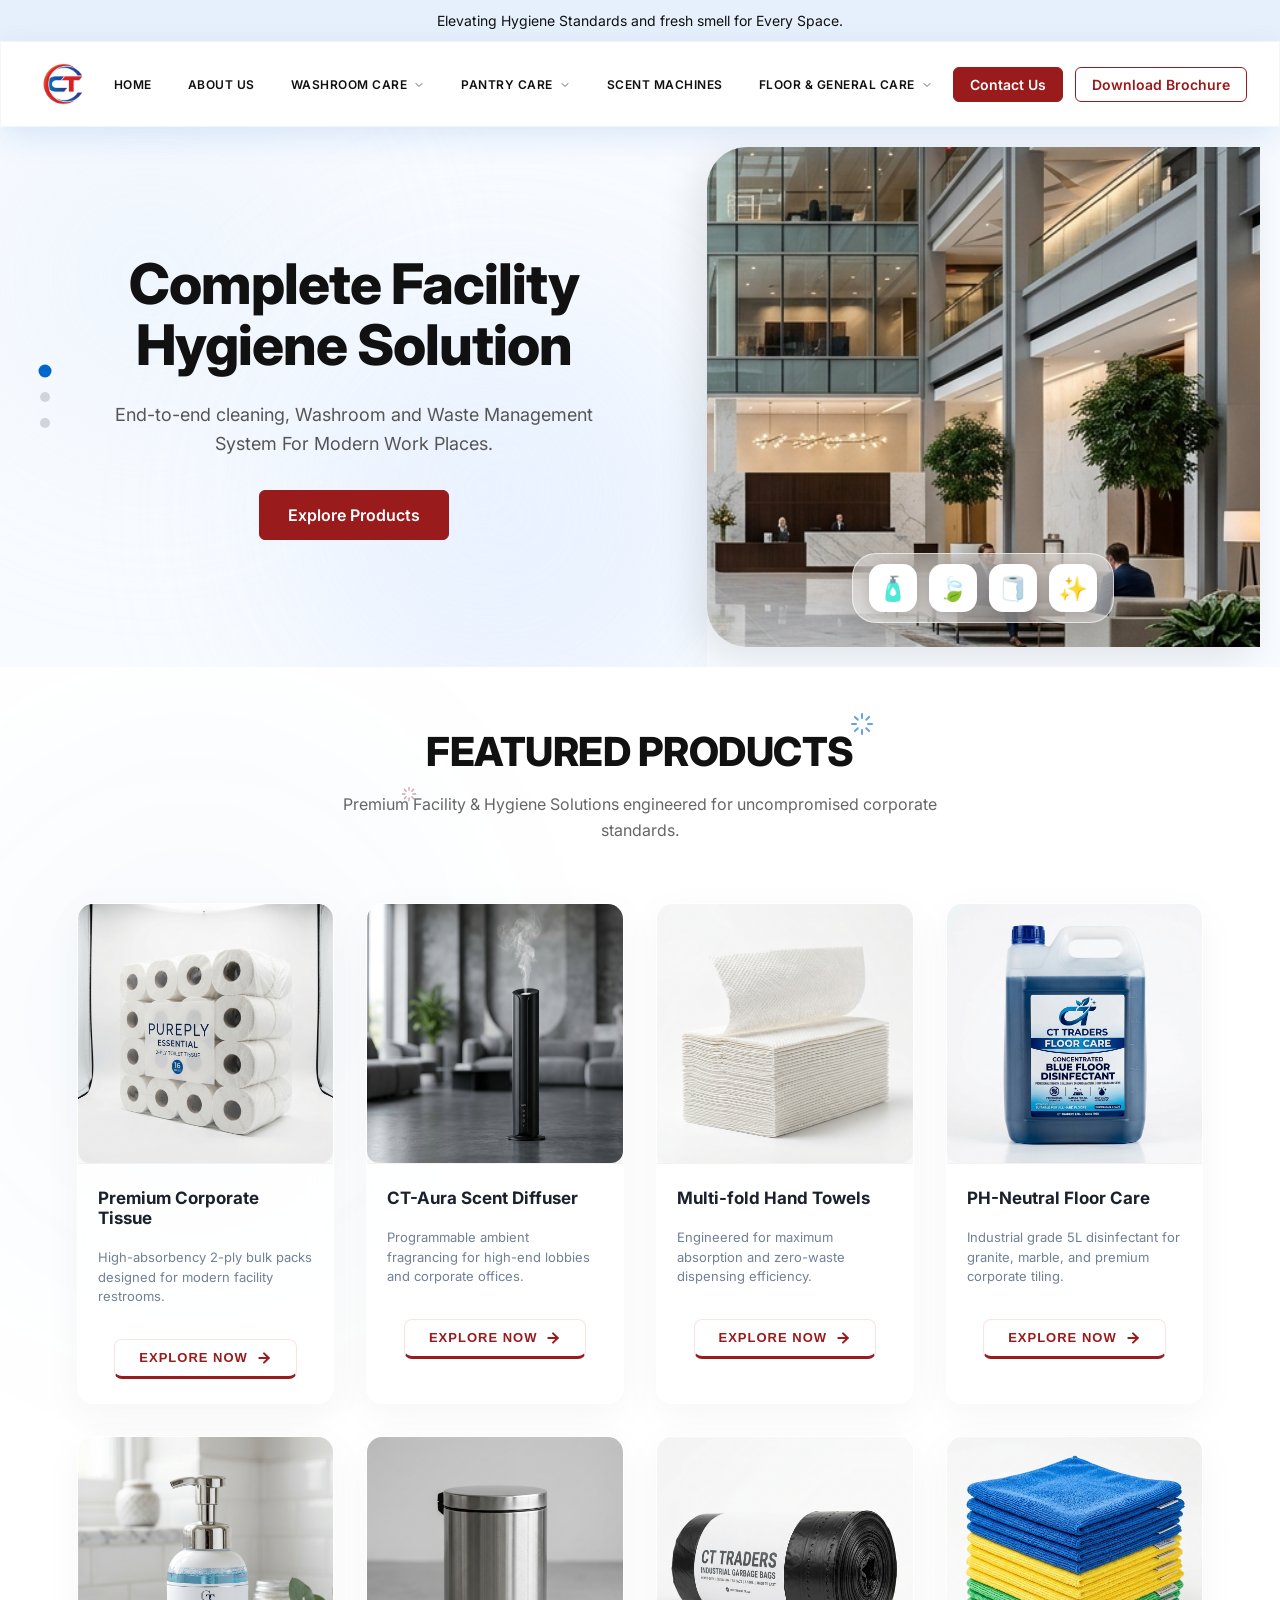
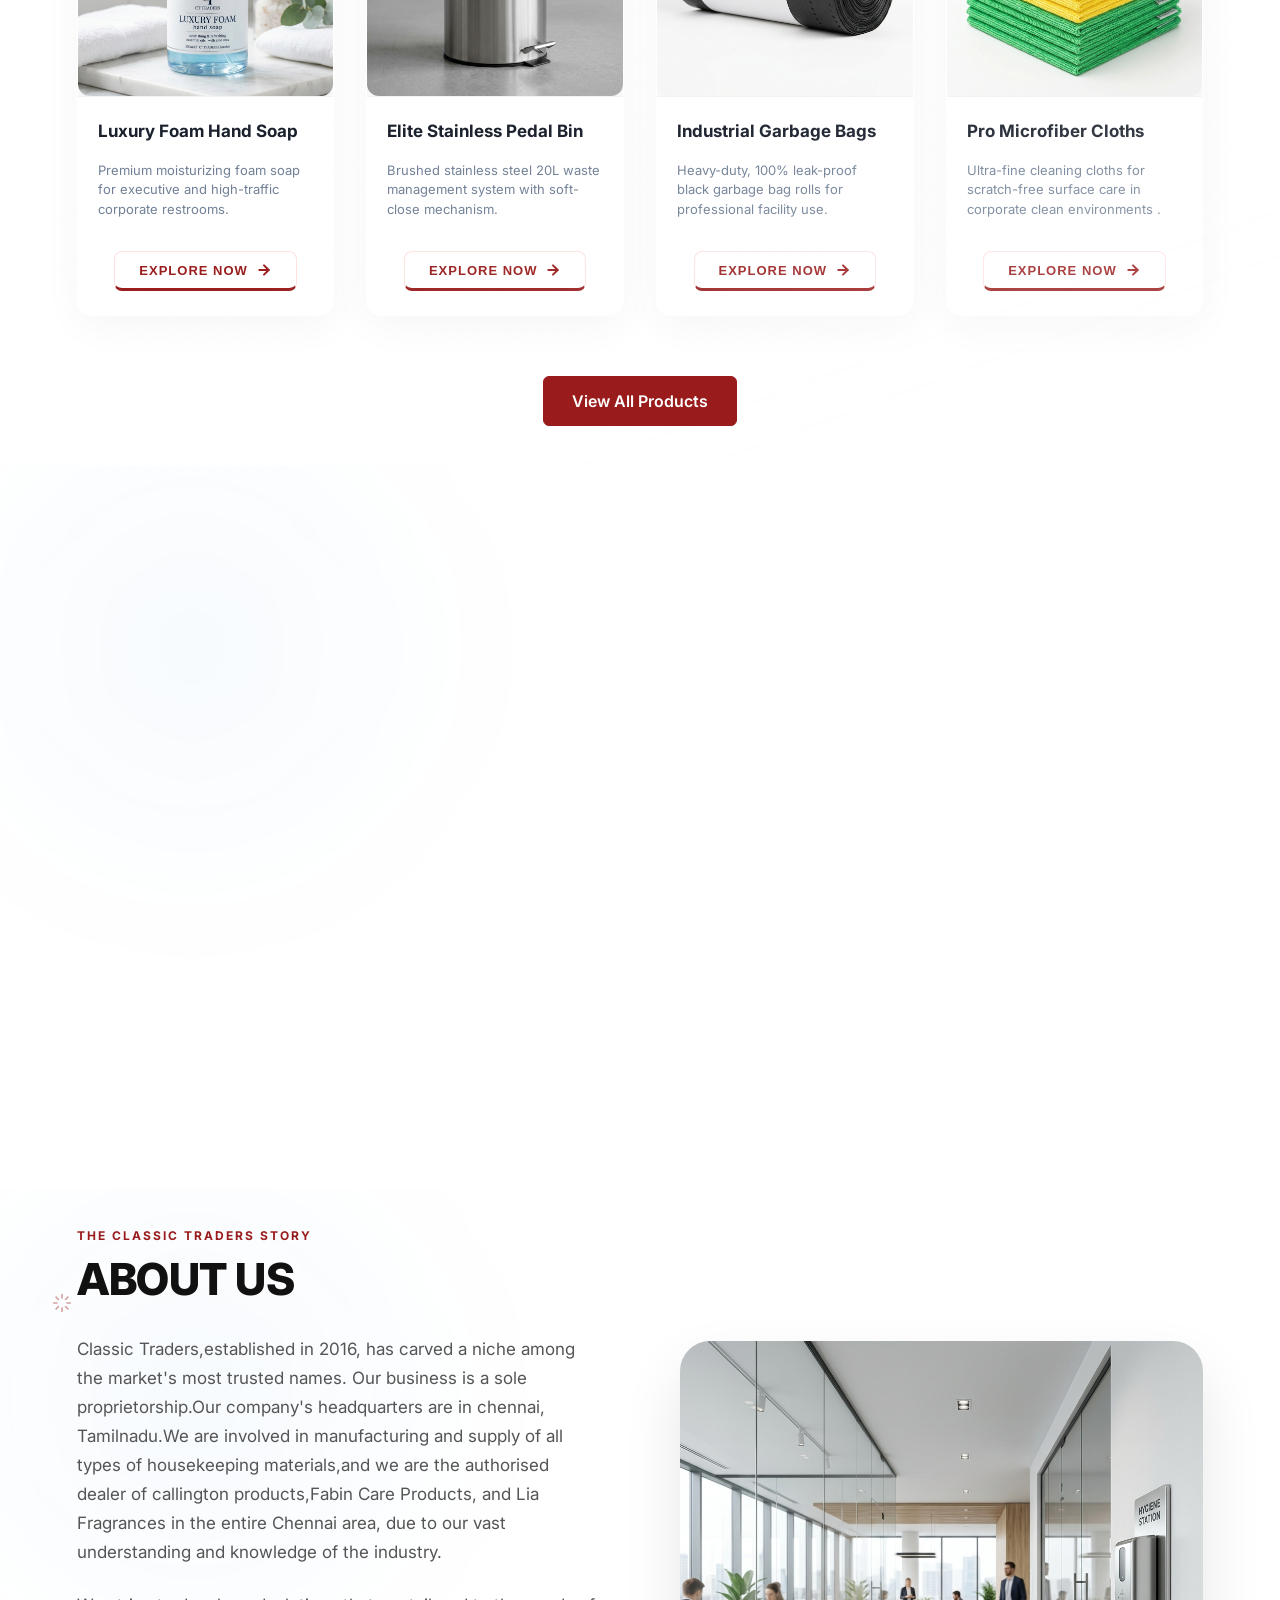
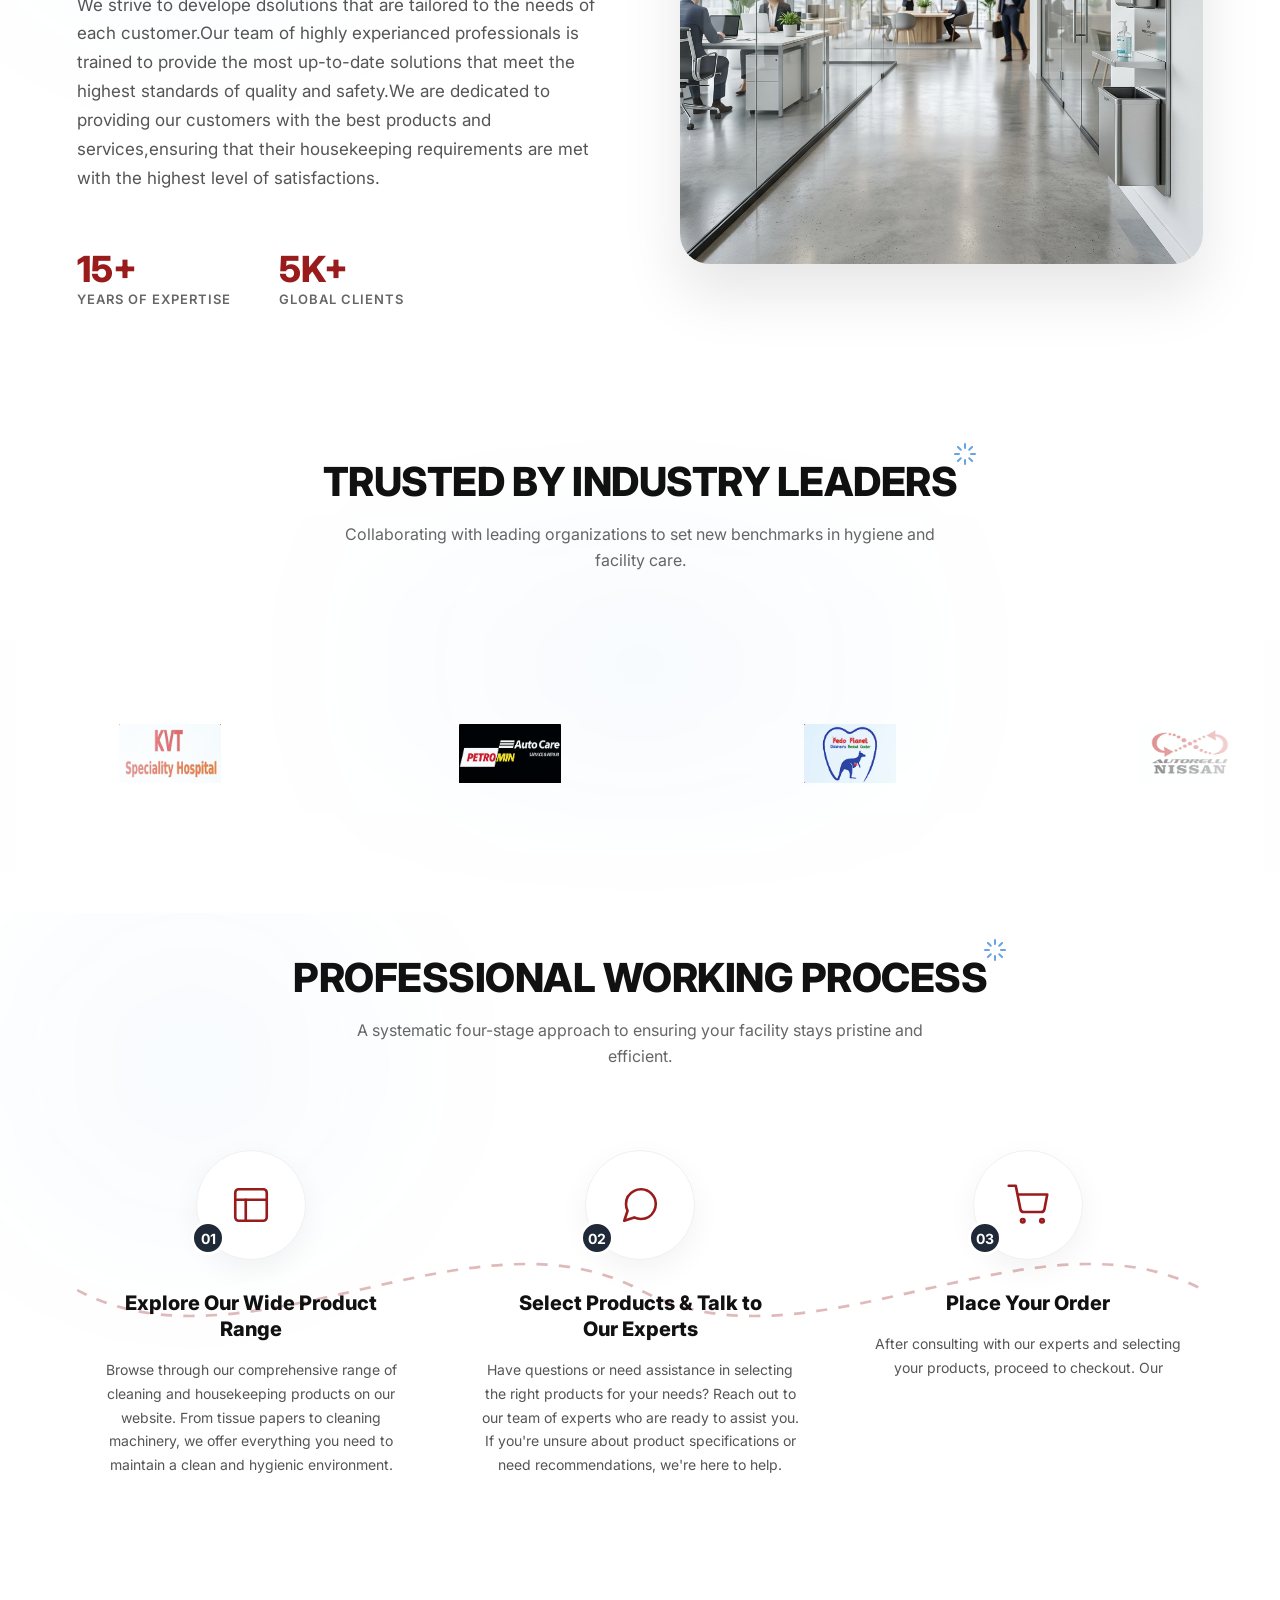
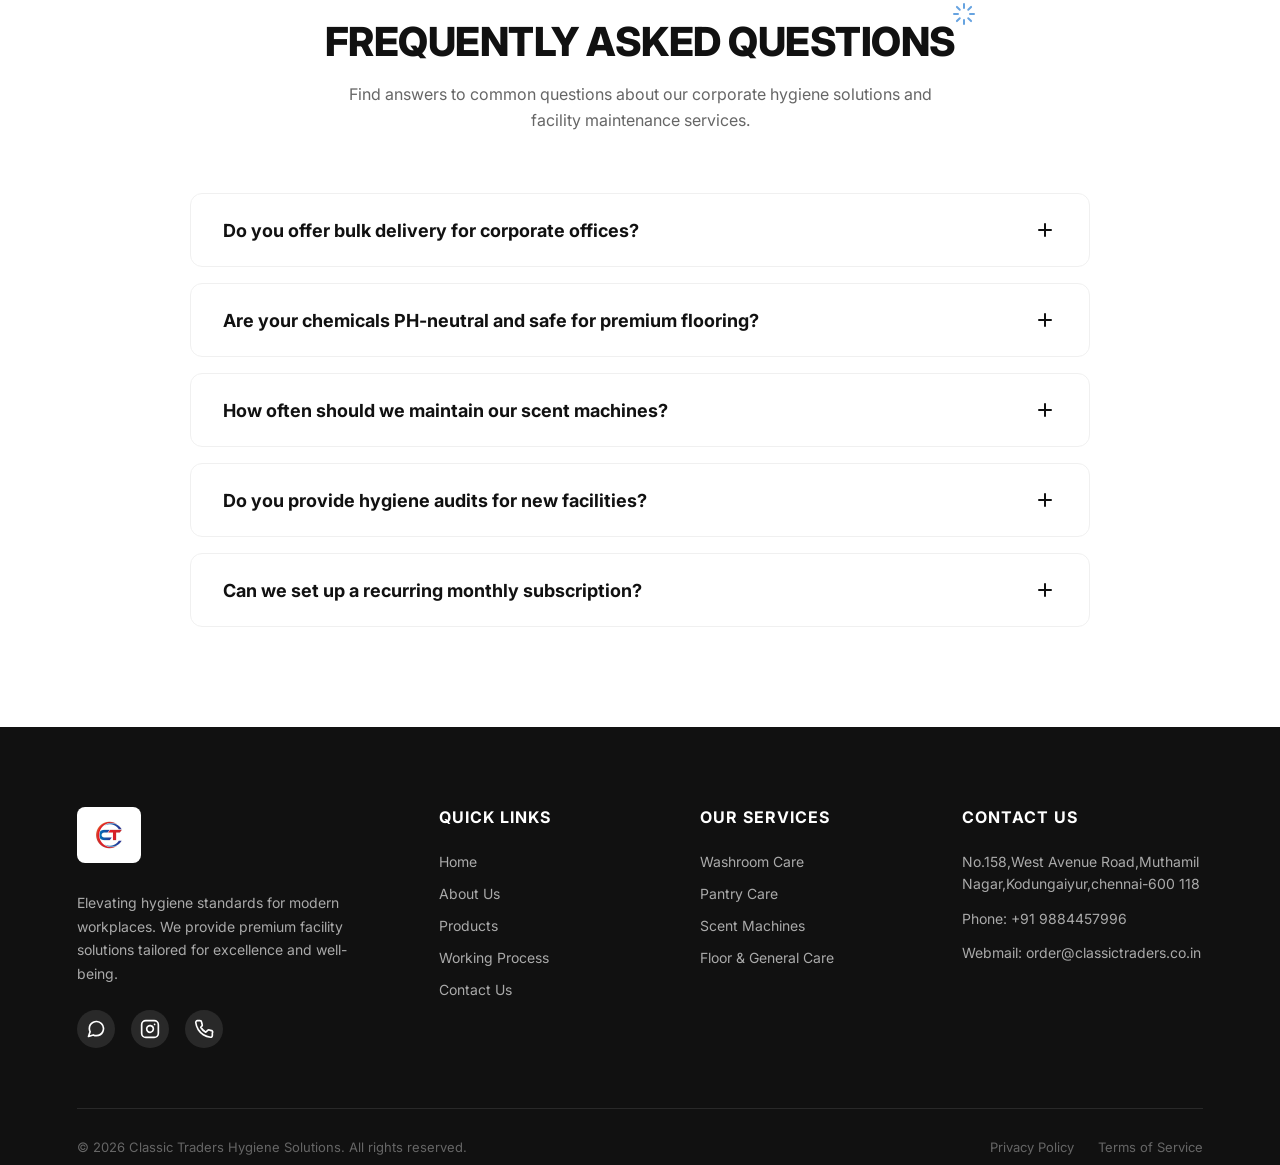
==== commit f00e9f9d: "updateddesign" ====
--- a/index.html
+++ b/index.html
@@ -79,8 +79,9 @@
         </nav>
 
         <div class="navbar-right">
-            <a href="contact.html" class="btn btn-outline btn-magnetic" style="text-decoration: none;">Contact Us</a>
-            <button class="btn btn-solid btn-magnetic">Download Brochure</button>
+            <a href="contact.html" class="btn btn-solid btn-magnetic" style="text-decoration: none;">Contact Us</a>
+            <a href="assets/Classic Traders Profile.pdf" download="ct_traders_brochure.pdf"
+                class="btn btn-outline btn-magnetic" style="text-decoration: none;">Download Brochure</a>
             <!-- Mobile Toggle Button -->
             <button class="mobile-nav-toggle" id="mobileNavToggle" aria-label="Toggle Menu">
                 <svg width="24" height="24" viewBox="0 0 24 24" fill="none" stroke="currentColor" stroke-width="2"
@@ -108,23 +109,21 @@
                     <h1>Complete Facility Hygiene Solution</h1>
                     <p>End-to-end cleaning, Washroom and Waste Management System For Modern Work Places.</p>
                     <div class="hero-buttons">
-                        <button class="btn btn-solid btn-large btn-magnetic">Explore Products</button>
-
+                        <a href="allproducts.html" class="btn btn-solid btn-large btn-magnetic" style="text-decoration: none;">Explore Products</a>
                     </div>
                 </div>
                 <div class="content-slide">
                     <h1>Smart Washroom Hygiene</h1>
                     <p>From Urinal Care To Automated Air Diffuser, Maintain Hygiene That Meets Corporate Standards.</p>
                     <div class="hero-buttons">
-                        <button class="btn btn-solid btn-large btn-magnetic">View Washroom Solutions</button>
+                        <a href="washroom-care.html" class="btn btn-solid btn-large btn-magnetic" style="text-decoration: none;">View Washroom Solutions</a>
                     </div>
                 </div>
                 <div class="content-slide">
                     <h1>Uniform Fragrance For Large Spaces.</h1>
                     <p>FCP WM 2003 Ensures Consistent Scent Coverage Across 5000-7000 sq.ft Environments</p>
                     <div class="hero-buttons">
-                        <button class="btn btn-solid btn-large btn-magnetic">Explore Air Care System</button>
-
+                        <a href="scent-machines.html" class="btn btn-solid btn-large btn-magnetic" style="text-decoration: none;">Explore Air Care System</a>
                     </div>
                 </div>
             </div>
@@ -147,14 +146,14 @@
                         <p>For spotless, shiny floors</p>
                     </div>
                 </div>
-                <div class="dock-item">
+                <div class="dock-item" onclick="window.location.href='washroom-care.html'">
                     <div class="dock-icon">🍃</div>
                     <div class="dock-tooltip">
                         <h4>Eco Air Fresheners</h4>
                         <p>Long-lasting natural scent</p>
                     </div>
                 </div>
-                <div class="dock-item">
+                <div class="dock-item" onclick="window.location.href='pantry-care.html'">
                     <div class="dock-icon">🧻</div>
                     <div class="dock-tooltip">
                         <h4>Premium Tissues</h4>
@@ -381,21 +380,23 @@
         <div class="categories-grid">
             <!-- Category 1: Washroom Care -->
             <div class="category-card reveal reveal-scale delay-1">
-                <div class="category-image">
-                    <img src="assets/images/category_washroom.png" alt="Washroom Care" />
-                </div>
-                <div class="category-info">
-                    <h3>Washroom Care</h3>
-                    <p>Complete hygiene for modern restrooms.</p>
-                    <a href="washroom-care.html" class="category-link">
-                        Explore Now
-                        <svg class="btn-arrow" width="16" height="16" viewBox="0 0 24 24" fill="none"
-                            stroke="currentColor" stroke-width="3" stroke-linecap="round" stroke-linejoin="round">
-                            <line x1="5" y1="12" x2="19" y2="12"></line>
-                            <polyline points="12 5 19 12 12 19"></polyline>
-                        </svg>
-                    </a>
-                </div>
+                <a href="washroom-care.html" style="text-decoration: none; color: inherit; display: block;">
+                    <div class="category-image">
+                        <img src="assets/images/category_washroom.png" alt="Washroom Care" />
+                    </div>
+                    <div class="category-info">
+                        <h3>Washroom Care</h3>
+                        <p>Complete hygiene for modern restrooms.</p>
+                        <span class="category-link">
+                            Explore Now
+                            <svg class="btn-arrow" width="16" height="16" viewBox="0 0 24 24" fill="none"
+                                stroke="currentColor" stroke-width="3" stroke-linecap="round" stroke-linejoin="round">
+                                <line x1="5" y1="12" x2="19" y2="12"></line>
+                                <polyline points="12 5 19 12 12 19"></polyline>
+                            </svg>
+                        </span>
+                    </div>
+                </a>
             </div>
 
             <!-- Category 2: Pantry Care -->
@@ -763,7 +764,7 @@
                     <li><a href="pantry-care.html">Pantry Care</a></li>
                     <li><a href="scent-machines.html">Scent Machines</a></li>
                     <li><a href="floorgeneral.html">Floor & General Care</a></li>
-                    
+
                 </ul>
             </div>
 
@@ -949,5 +950,4 @@
     </script>
 </body>
 
-</html>
-
+</html>
--- a/assets/css/home.css
+++ b/assets/css/home.css
@@ -262,15 +262,15 @@
 }
 
 .btn-outline {
-    background-color: #ffffff;
-    color: #0066CC;
-    border: 1px solid #0066CC;
+    background-color: transparent;
+    color: #991b1b;
+    border: 1px solid #991b1b;
 }
 
 .btn-outline:hover {
-    border-color: #004C99;
-    background-color: #e6f0fc;
-    color: #004C99;
+    border-color: #7f1d1d;
+    background-color: rgba(153, 27, 27, 0.05);
+    color: #7f1d1d;
 }
 
 .btn-solid {
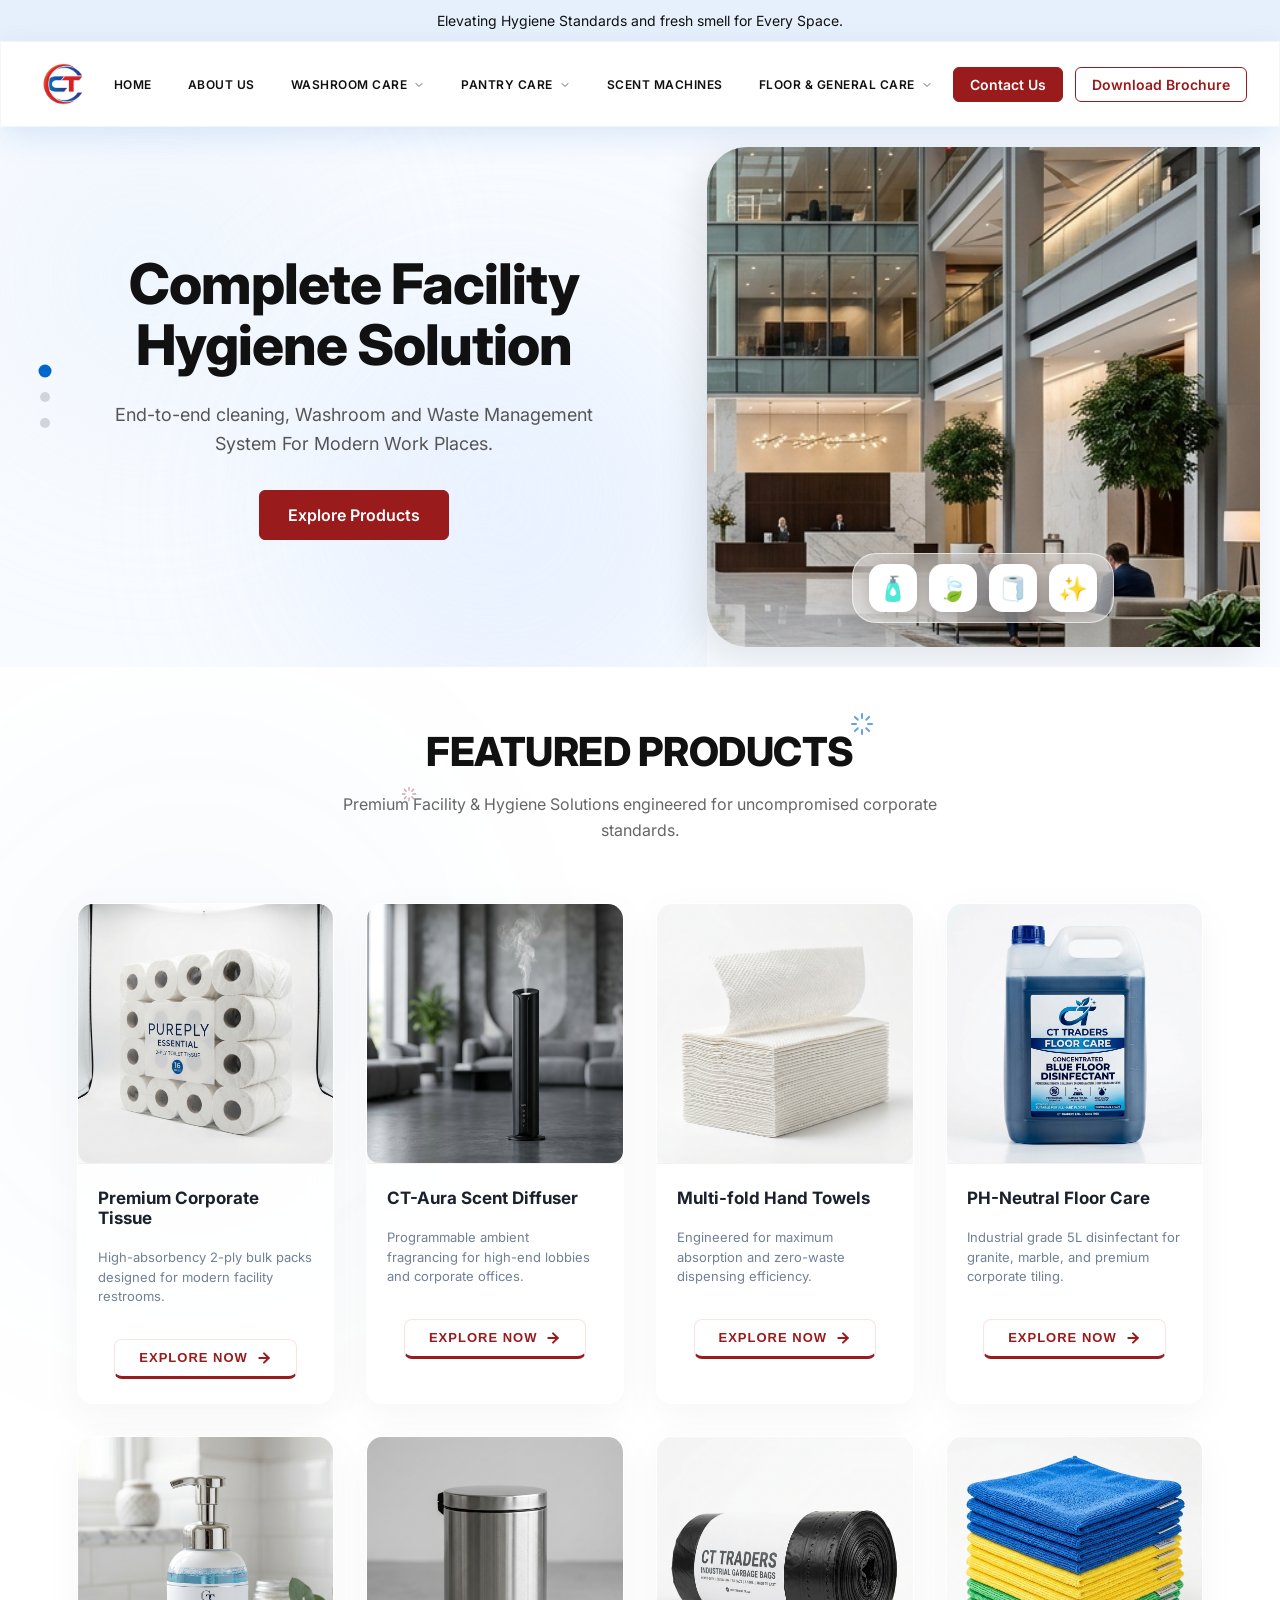
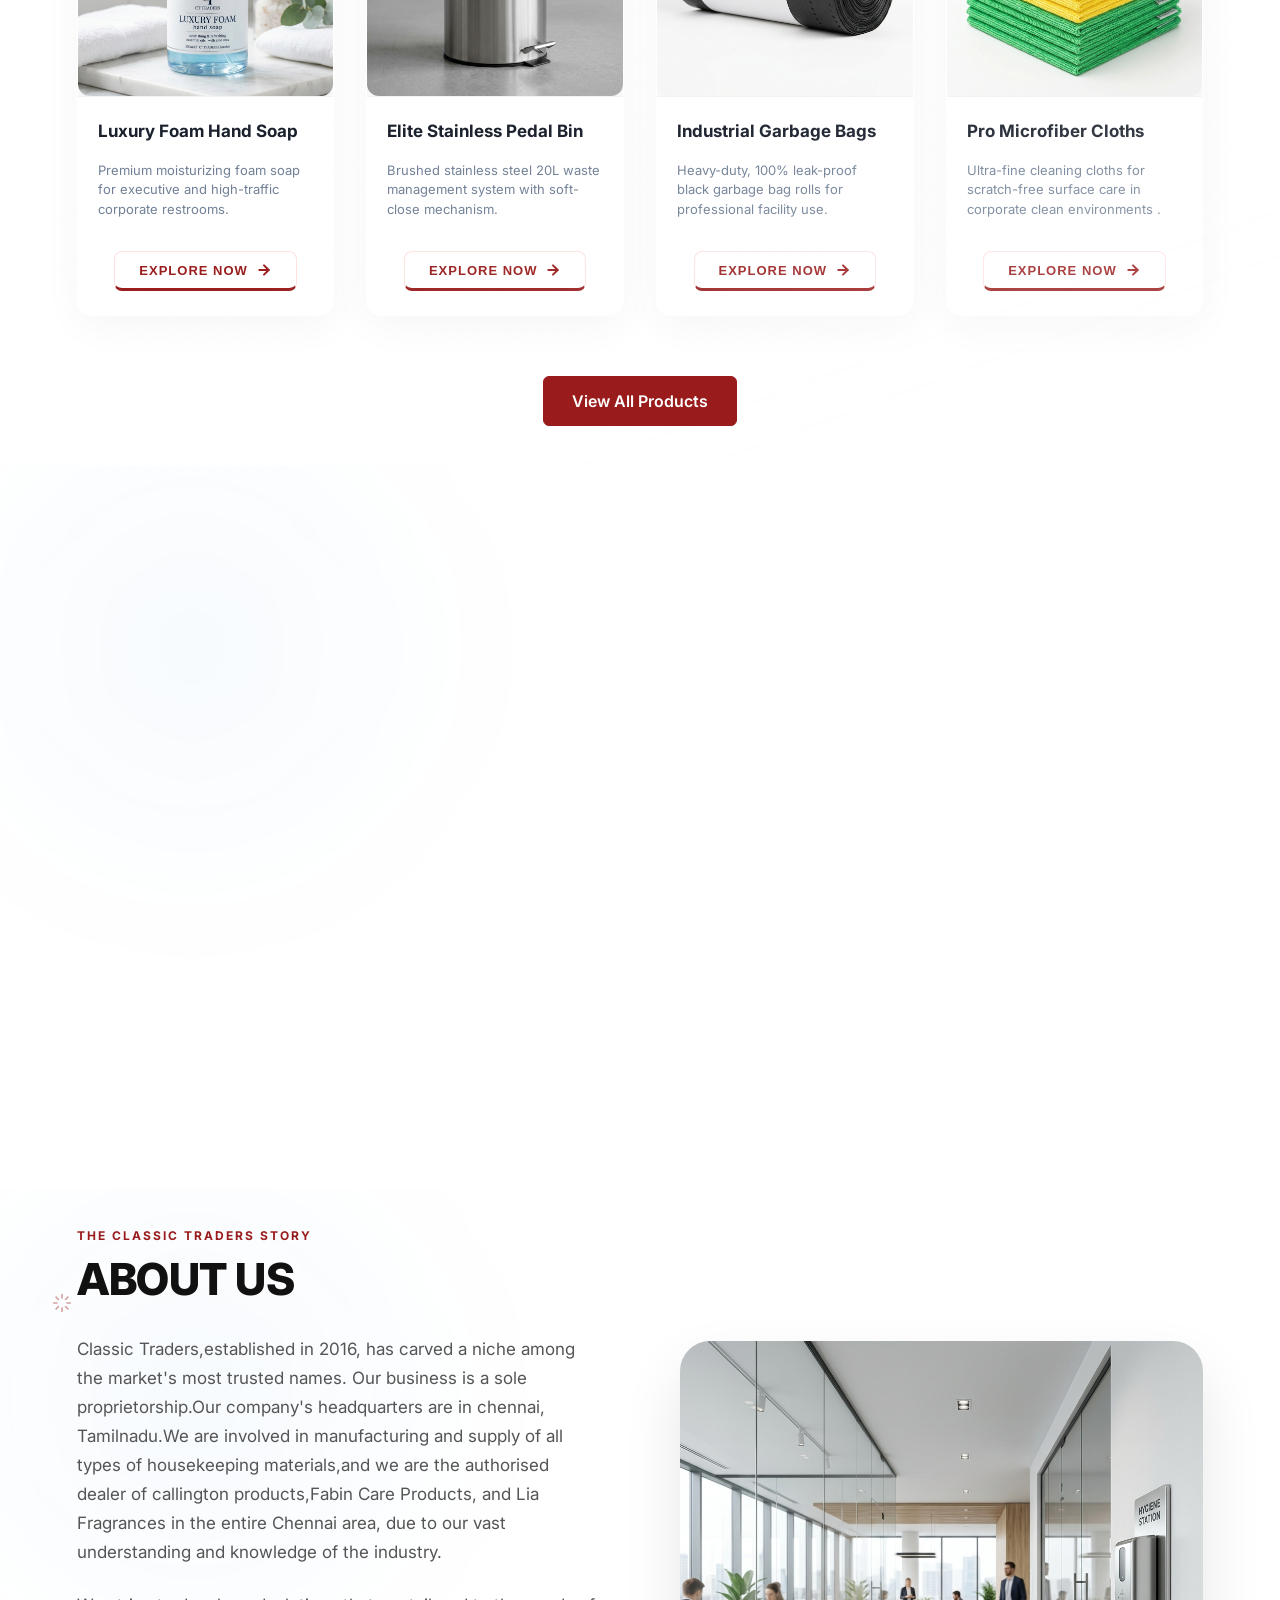
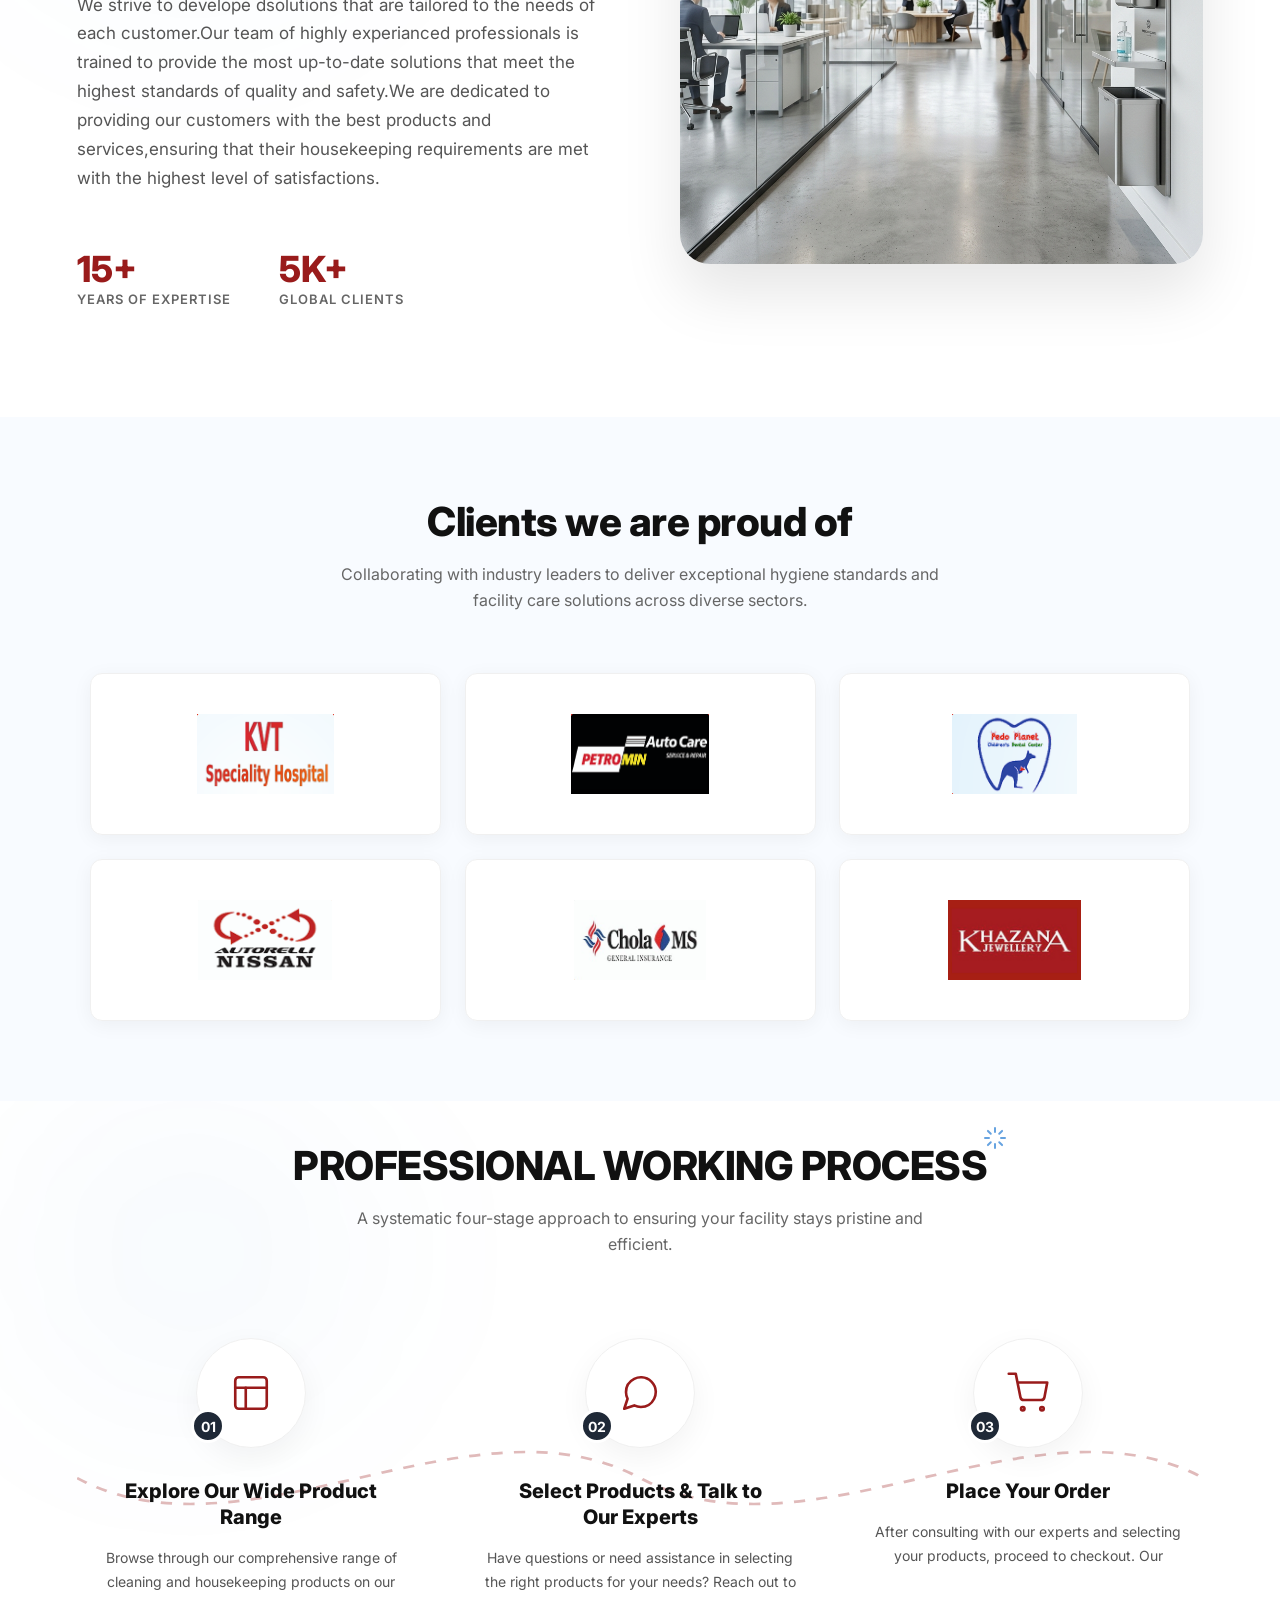
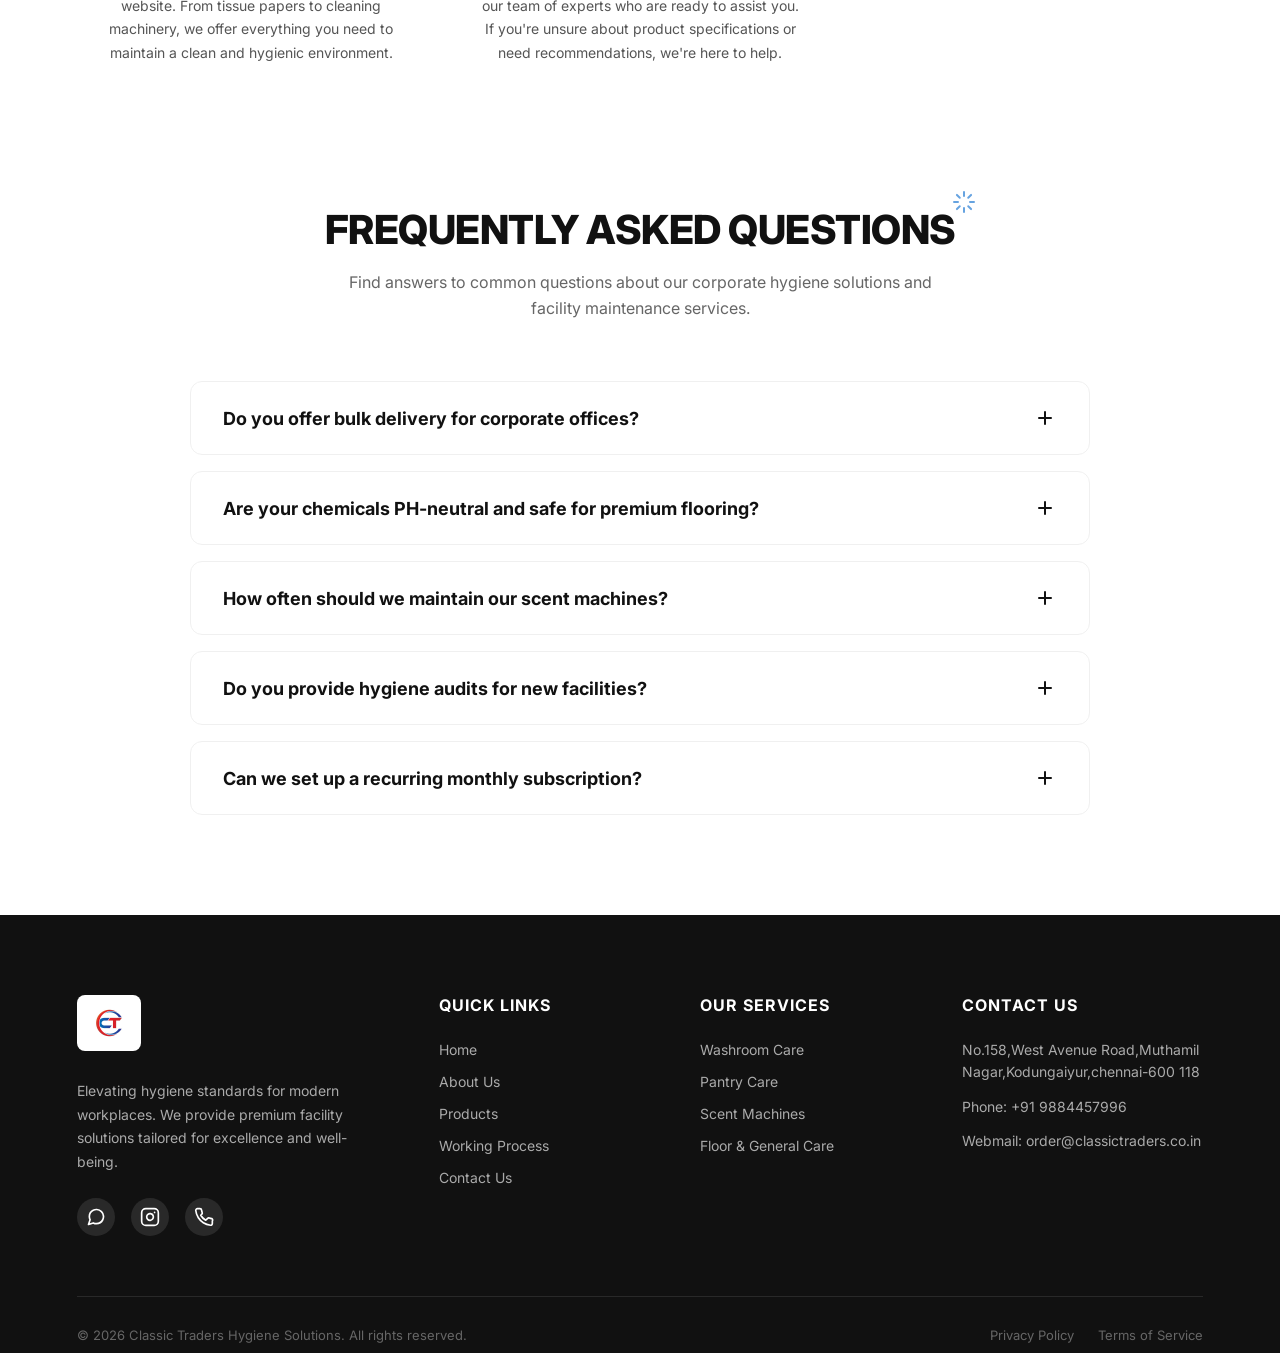
==== commit 2a7d5844: "allupdated" ====
--- a/index.html
+++ b/index.html
@@ -47,9 +47,9 @@
                     <polyline points="6 9 12 15 18 9"></polyline>
                 </svg>
                 <div class="dropdown-menu">
-                    <a href="washroom-care.html">Toilet cleaning</a>
-                    <a href="washroom-care.html">Urinal care</a>
-                    <a href="washroom-care.html">Air freshners</a>
+                    <a href="washroom-care.html">Toilet Cleaning</a>
+                    <a href="washroom-care.html">Urinal Care</a>
+                    <a href="washroom-care.html">Air Freshners</a>
                 </div>
             </div>
             <div class="nav-item has-dropdown">
@@ -59,8 +59,8 @@
                     <polyline points="6 9 12 15 18 9"></polyline>
                 </svg>
                 <div class="dropdown-menu">
-                    <a href="pantry-care.html">Tissue products</a>
-                    <a href="pantry-care.html">Vessel cleaner</a>
+                    <a href="pantry-care.html">Vessel Cleaners</a>
+                    <a href="pantry-care.html">Tissue Products</a>
                 </div>
             </div>
             <a href="scent-machines.html" class="nav-item" style="text-decoration: none;">SCENT MACHINES</a>
@@ -109,21 +109,24 @@
                     <h1>Complete Facility Hygiene Solution</h1>
                     <p>End-to-end cleaning, Washroom and Waste Management System For Modern Work Places.</p>
                     <div class="hero-buttons">
-                        <a href="allproducts.html" class="btn btn-solid btn-large btn-magnetic" style="text-decoration: none;">Explore Products</a>
+                        <a href="allproducts.html" class="btn btn-solid btn-large btn-magnetic"
+                            style="text-decoration: none;">Explore Products</a>
                     </div>
                 </div>
                 <div class="content-slide">
                     <h1>Smart Washroom Hygiene</h1>
                     <p>From Urinal Care To Automated Air Diffuser, Maintain Hygiene That Meets Corporate Standards.</p>
                     <div class="hero-buttons">
-                        <a href="washroom-care.html" class="btn btn-solid btn-large btn-magnetic" style="text-decoration: none;">View Washroom Solutions</a>
+                        <a href="washroom-care.html" class="btn btn-solid btn-large btn-magnetic"
+                            style="text-decoration: none;">View Washroom Solutions</a>
                     </div>
                 </div>
                 <div class="content-slide">
                     <h1>Uniform Fragrance For Large Spaces.</h1>
                     <p>FCP WM 2003 Ensures Consistent Scent Coverage Across 5000-7000 sq.ft Environments</p>
                     <div class="hero-buttons">
-                        <a href="scent-machines.html" class="btn btn-solid btn-large btn-magnetic" style="text-decoration: none;">Explore Air Care System</a>
+                        <a href="scent-machines.html" class="btn btn-solid btn-large btn-magnetic"
+                            style="text-decoration: none;">Explore Air Care System</a>
                     </div>
                 </div>
             </div>
@@ -508,40 +511,44 @@
         </div>
     </section>
 
-    <!-- Our Customers Slider Section -->
-    <section id="customers-slider" class="slider-section">
+    <!-- Our Clients Grid Section -->
+    <section id="clients-grid" class="client-grid-section">
         <div class="section-header reveal reveal-up">
-            <div class="sparkle-container">
-                <h2>TRUSTED BY INDUSTRY LEADERS</h2>
-                <svg class="sparkle-svg" width="24" height="24" viewBox="0 0 24 24" fill="none" stroke="currentColor"
-                    stroke-width="2" stroke-linecap="round" stroke-linejoin="round">
-                    <path
-                        d="M12 2v4M12 18v4M4.93 4.93l2.83 2.83M16.24 16.24l2.83 2.83M2 12h4M18 12h4M4.93 19.07l2.83-2.83M16.24 7.76l2.83-2.83">
-                    </path>
-                </svg>
-            </div>
-            <p>Collaborating with leading organizations to set new benchmarks in hygiene and facility care.</p>
-        </div>
-
-        <div class="slider-container">
-            <div class="slider-track" id="sliderTrack">
-                <!-- Original Set of Logos -->
-                <div class="slide"><img src="assets/images/kvt_logo.png" alt="KVT Speciality Hospital"></div>
-                <div class="slide"><img src="assets/images/petromin_logo.png" alt="PetroMin Auto Care"></div>
-                <div class="slide"><img src="assets/images/pedo_logo.png" alt="Pedo Planet"></div>
-                <div class="slide"><img src="assets/images/nissan_logo.png" alt="Autorelli Nissan"></div>
-                <div class="slide"><img src="assets/images/cholas.png" alt="Chola MS"></div>
-                <div class="slide"><img src="assets/images/khazana.png" alt="Khazana"></div>
-                <!-- Duplicate Set for Seamless Loop -->
-                <div class="slide"><img src="assets/images/kvt_logo.png" alt="KVT Speciality Hospital"></div>
-                <div class="slide"><img src="assets/images/petromin_logo.png" alt="PetroMin Auto Care"></div>
-                <div class="slide"><img src="assets/images/pedo_logo.png" alt="Pedo Planet"></div>
-                <div class="slide"><img src="assets/images/nissan_logo.png" alt="Autorelli Nissan"></div>
-                <div class="slide"><img src="assets/images/cholas.png" alt="Chola MS"></div>
-                <div class="slide"><img src="assets/images/khazana.png" alt="Khazana"></div>
+            <h2 class="grid-section-title">Clients we are proud of</h2>
+            <p class="grid-section-subtitle">Collaborating with industry leaders to deliver exceptional hygiene
+                standards and facility care solutions across diverse sectors.</p>
+        </div>
+
+        <div class="clients-container">
+            <div class="clients-grid">
+                <!-- Client 1 -->
+                <div class="client-card reveal reveal-up delay-1">
+                    <img src="assets/images/kvt_logo.png" alt="KVT Speciality Hospital">
+                </div>
+                <!-- Client 2 -->
+                <div class="client-card reveal reveal-up delay-2">
+                    <img src="assets/images/petromin_logo.png" alt="PetroMin Auto Care">
+                </div>
+                <!-- Client 3 -->
+                <div class="client-card reveal reveal-up delay-3">
+                    <img src="assets/images/pedo_logo.png" alt="Pedo Planet">
+                </div>
+                <!-- Client 4 -->
+                <div class="client-card reveal reveal-up delay-4">
+                    <img src="assets/images/nissan_logo.png" alt="Autorelli Nissan">
+                </div>
+                <!-- Client 5 -->
+                <div class="client-card reveal reveal-up delay-5">
+                    <img src="assets/images/cholas.png" alt="Chola MS">
+                </div>
+                <!-- Client 6 -->
+                <div class="client-card reveal reveal-up delay-6">
+                    <img src="assets/images/khazana.png" alt="Khazana">
+                </div>
             </div>
         </div>
     </section>
+
 
     <!-- Working Process Section -->
     <section id="working-process" class="process-section">
@@ -911,21 +918,6 @@
                 });
             });
 
-            // Re-trigger Logo Animation logic (ensuring it runs after DOM load)
-            const sliderTrack = document.getElementById('sliderTrack');
-            const sliderSection = document.getElementById('customers-slider');
-            if (sliderSection && sliderTrack) {
-                const sliderObserver = new IntersectionObserver((entries) => {
-                    entries.forEach(entry => {
-                        if (entry.isIntersecting) {
-                            sliderTrack.classList.add('animate-scroll');
-                        } else {
-                            sliderTrack.classList.remove('animate-scroll');
-                        }
-                    });
-                }, { threshold: 0.1 });
-                sliderObserver.observe(sliderSection);
-            }
 
             // FAQ Accordion Logic
             const faqItems = document.querySelectorAll('.faq-item');
--- a/assets/css/home.css
+++ b/assets/css/home.css
@@ -1189,140 +1189,89 @@
     }
 }
 
-/* Slider Section Styles */
-.slider-section {
-    padding: 40px 0;
+/* Clients Grid Section */
+.client-grid-section {
+    padding: 80px 6%;
+    background-color: #f8fbff; /* Very light background for contrast */
+}
+
+.grid-section-title {
+    font-size: 36px;
+    font-weight: 800;
+    color: #111111;
+    margin-bottom: 16px;
+    text-align: center;
+}
+
+.grid-section-subtitle {
+    font-size: 16px;
+    color: #666666;
+    max-width: 700px;
+    margin: 0 auto 60px;
+    text-align: center;
+    line-height: 1.6;
+}
+
+.clients-container {
+    max-width: 1100px;
+    margin: 0 auto;
+}
+
+.clients-grid {
+    display: grid;
+    grid-template-columns: repeat(3, 1fr);
+    gap: 24px;
+}
+
+.client-card {
     background-color: #ffffff;
-    overflow: hidden;
-    position: relative;
-}
-
-.slider-section::after {
-    content: "";
-    position: absolute;
-    top: 50%;
-    left: 50%;
-    transform: translate(-50%, -50%);
-    width: 80%;
-    height: 60%;
-    background: radial-gradient(circle, rgba(0, 102, 204, 0.03) 0%, rgba(255, 255, 255, 0) 70%);
-    filter: blur(60px);
-    z-index: 0;
-    pointer-events: none;
-}
-
-.slider-container {
+    border: 1px solid #f0f0f0;
+    border-radius: 12px;
+    padding: 40px;
+    display: flex;
+    align-items: center;
+    justify-content: center;
+    box-shadow: 0 4px 20px rgba(0, 0, 0, 0.05);
+    transition: all 0.3s cubic-bezier(0.165, 0.84, 0.44, 1);
+}
+
+.client-card:hover {
+    transform: translateY(-8px);
+    box-shadow: 0 20px 40px rgba(0, 0, 0, 0.08);
+    border-color: #e0e0e0;
+}
+
+.client-card img {
     max-width: 100%;
-    overflow: hidden;
-    position: relative;
-    padding: 60px 0;
-    /* Clean white look to match surroundings */
-    background: #ffffff;
-    backdrop-filter: none;
-    -webkit-backdrop-filter: none;
-    border: none;
-    box-shadow: none;
-}
-
-.slider-container::before,
-.slider-container::after {
-    content: "";
-    position: absolute;
-    top: 0;
-    width: 20%;
-    height: 100%;
-    z-index: 2;
-    pointer-events: none;
-}
-
-.slider-container::before {
-    left: 0;
-    background: linear-gradient(to right, #ffffff 0%, rgba(255, 255, 255, 0) 100%);
-}
-
-.slider-container::after {
-    right: 0;
-    background: linear-gradient(to left, #ffffff 0%, rgba(255, 255, 255, 0) 100%);
-}
-
-.slider-track {
-    display: flex;
-    width: fit-content;
-    gap: 120px;
-    align-items: center;
-    padding-left: 60px;
-}
-
-.slide {
-    flex-shrink: 0;
-    width: 220px;
-    height: 120px;
-    display: flex;
-    align-items: center;
-    justify-content: center;
-    background: rgba(255, 255, 255, 0.2);
-    border-radius: 20px;
-    padding: 24px;
-    transition: all 0.5s cubic-bezier(0.19, 1, 0.22, 1);
-    border: 1px solid rgba(255, 255, 255, 0.3);
-}
-
-.slide img {
-    max-width: 90%;
-    max-height: 85%;
+    max-height: 80px;
     object-fit: contain;
-    transition: all 0.5s ease;
-}
-
-.slide:hover {
-    background: rgba(255, 255, 255, 1);
-    transform: translateY(-8px) scale(1.02);
-    box-shadow: 0 20px 40px rgba(0, 0, 0, 0.06);
-    border-color: rgba(0, 102, 204, 0.1);
-}
-
-.slide:hover img {
-    transform: scale(1.08);
-}
-
-.animate-scroll {
-    animation: scroll 60s linear infinite;
-}
-
-@keyframes scroll {
-    0% {
-        transform: translateX(0);
-    }
-    100% {
-        /* Total width for 6 slides: 6 * (220px + 120px gap) = 2040px */
-        transform: translateX(-2040px);
-    }
-}
-
-@media (max-width: 768px) {
-    .slider-section {
-        padding: 60px 0;
-    }
-    .slide {
-        width: 160px;
-        height: 80px;
-        padding: 10px;
-    }
-    .slider-track {
-        gap: 50px;
-    }
-    .slider-container::before,
-    .slider-container::after {
-        width: 100px;
-    }
-    @keyframes scroll {
-        0% { transform: translateX(0); }
-        100% { 
-            /* 5 slides * (160px + 50px gap) = 1050px */
-            transform: translateX(-1050px); 
-        }
-    }
-}
+    filter: grayscale(10%;) opacity(0.8);
+    transition: all 0.3s ease;
+}
+
+.client-card:hover img {
+    filter: grayscale(0) opacity(1);
+    transform: scale(1.05);
+}
+
+@media (max-width: 992px) {
+    .clients-grid {
+        grid-template-columns: repeat(2, 1fr);
+    }
+}
+
+@media (max-width: 576px) {
+    .clients-grid {
+        grid-template-columns: 1fr;
+    }
+    .client-grid-section {
+        padding: 60px 20px;
+    }
+    .grid-section-title {
+        font-size: 28px;
+    }
+}
+
 
 /* Contact Us Section Styles */
 .contact-section {
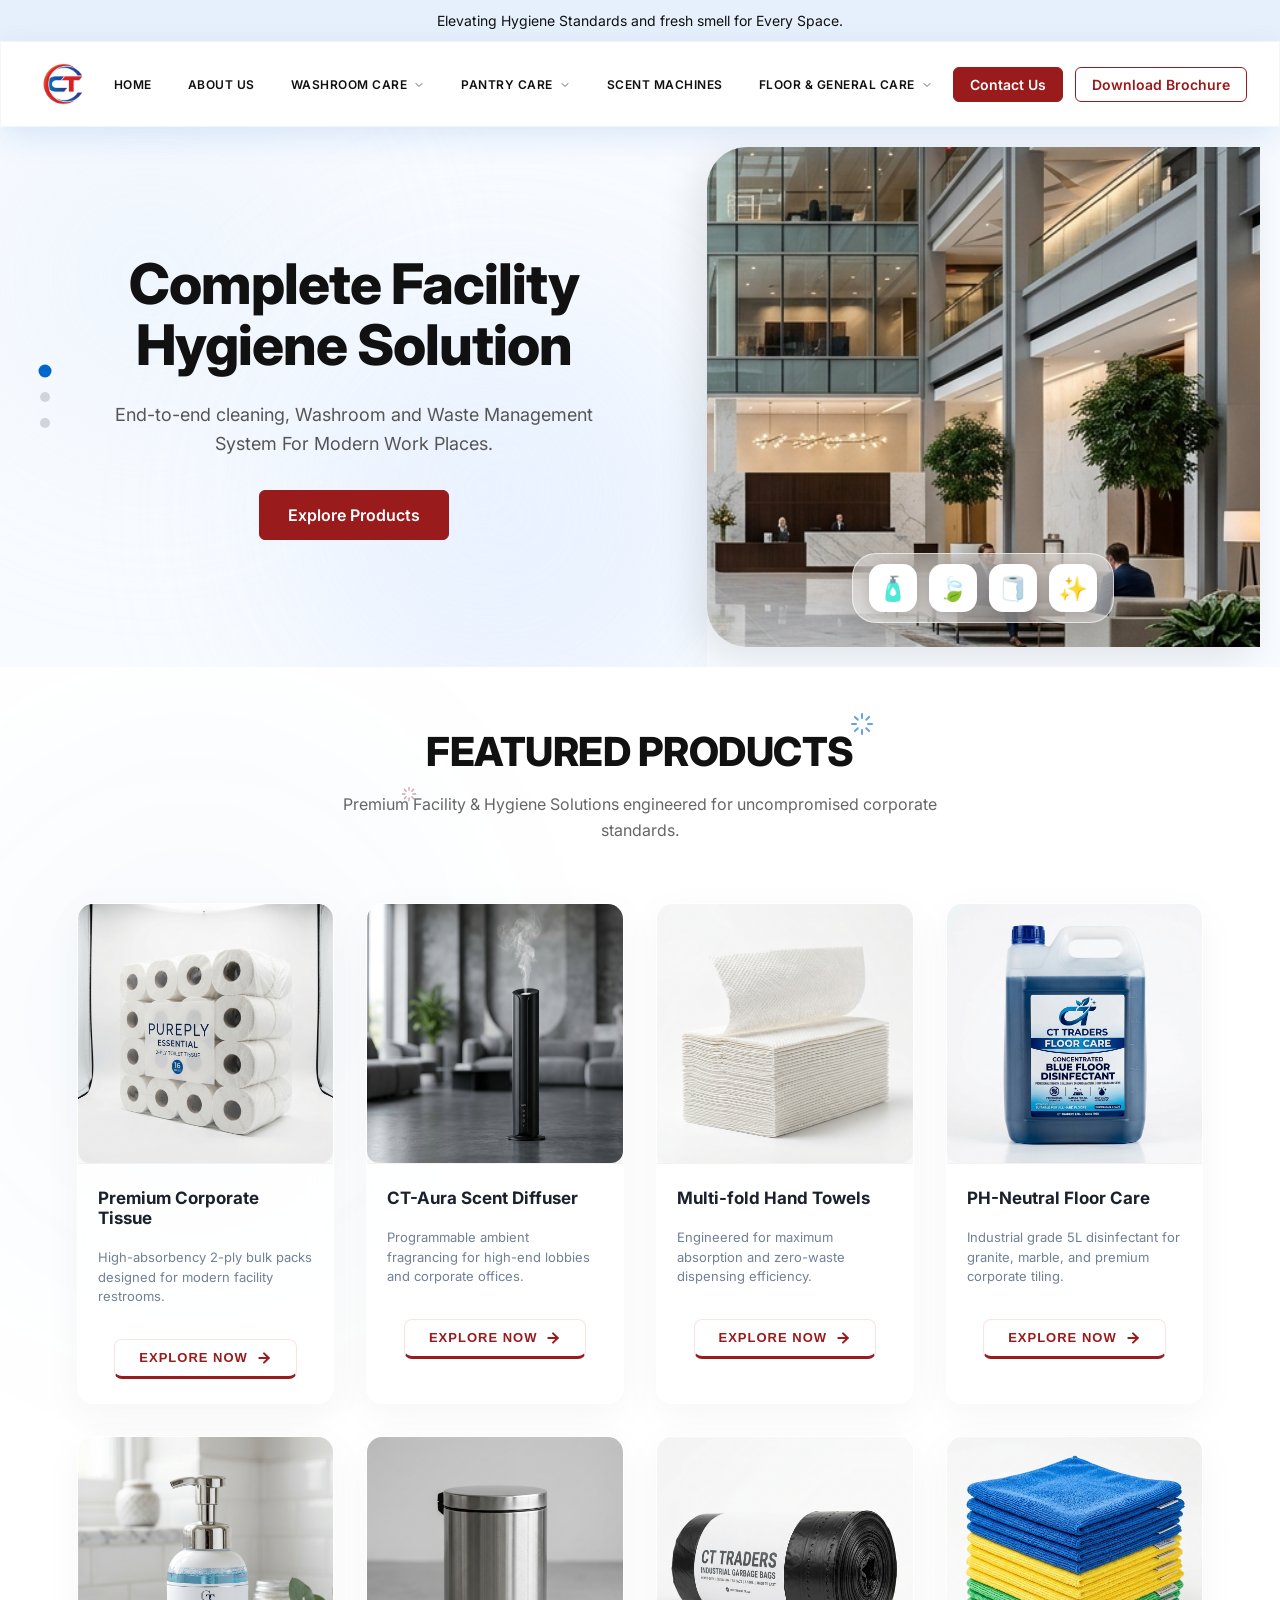
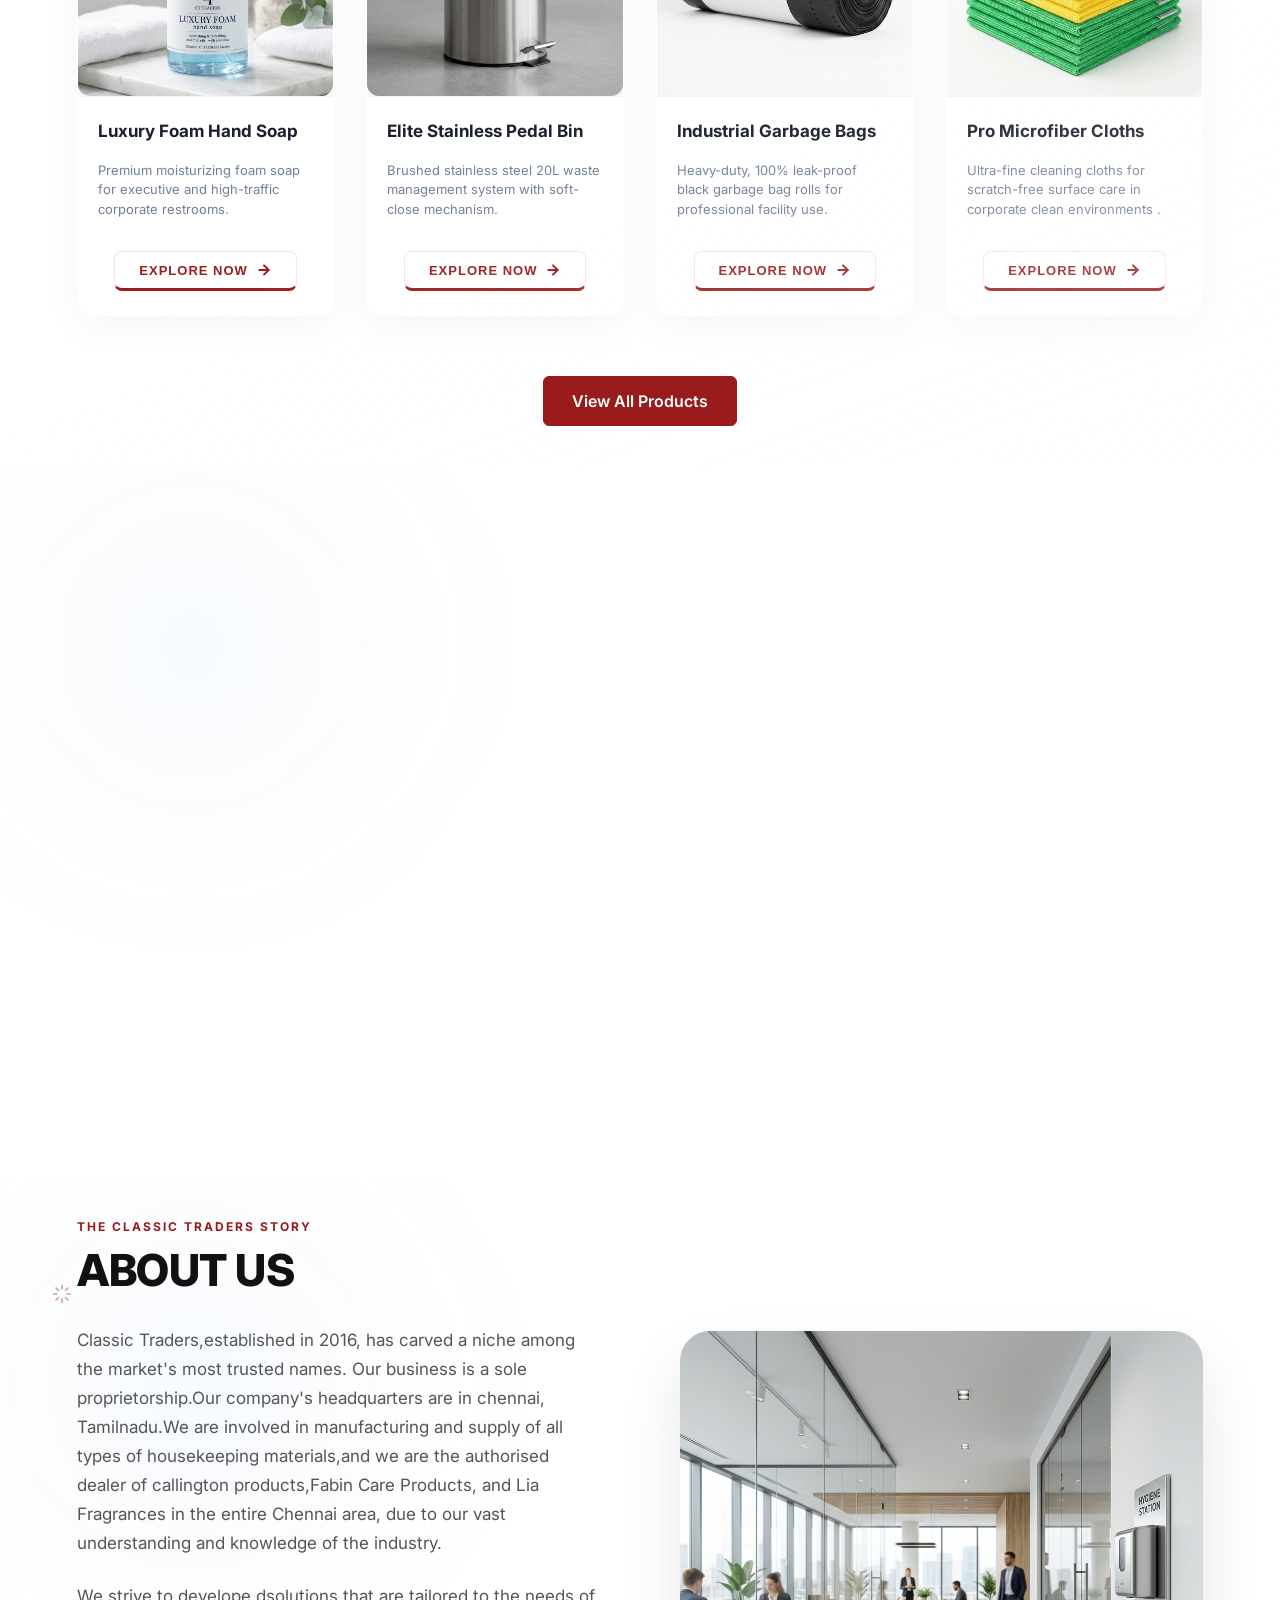
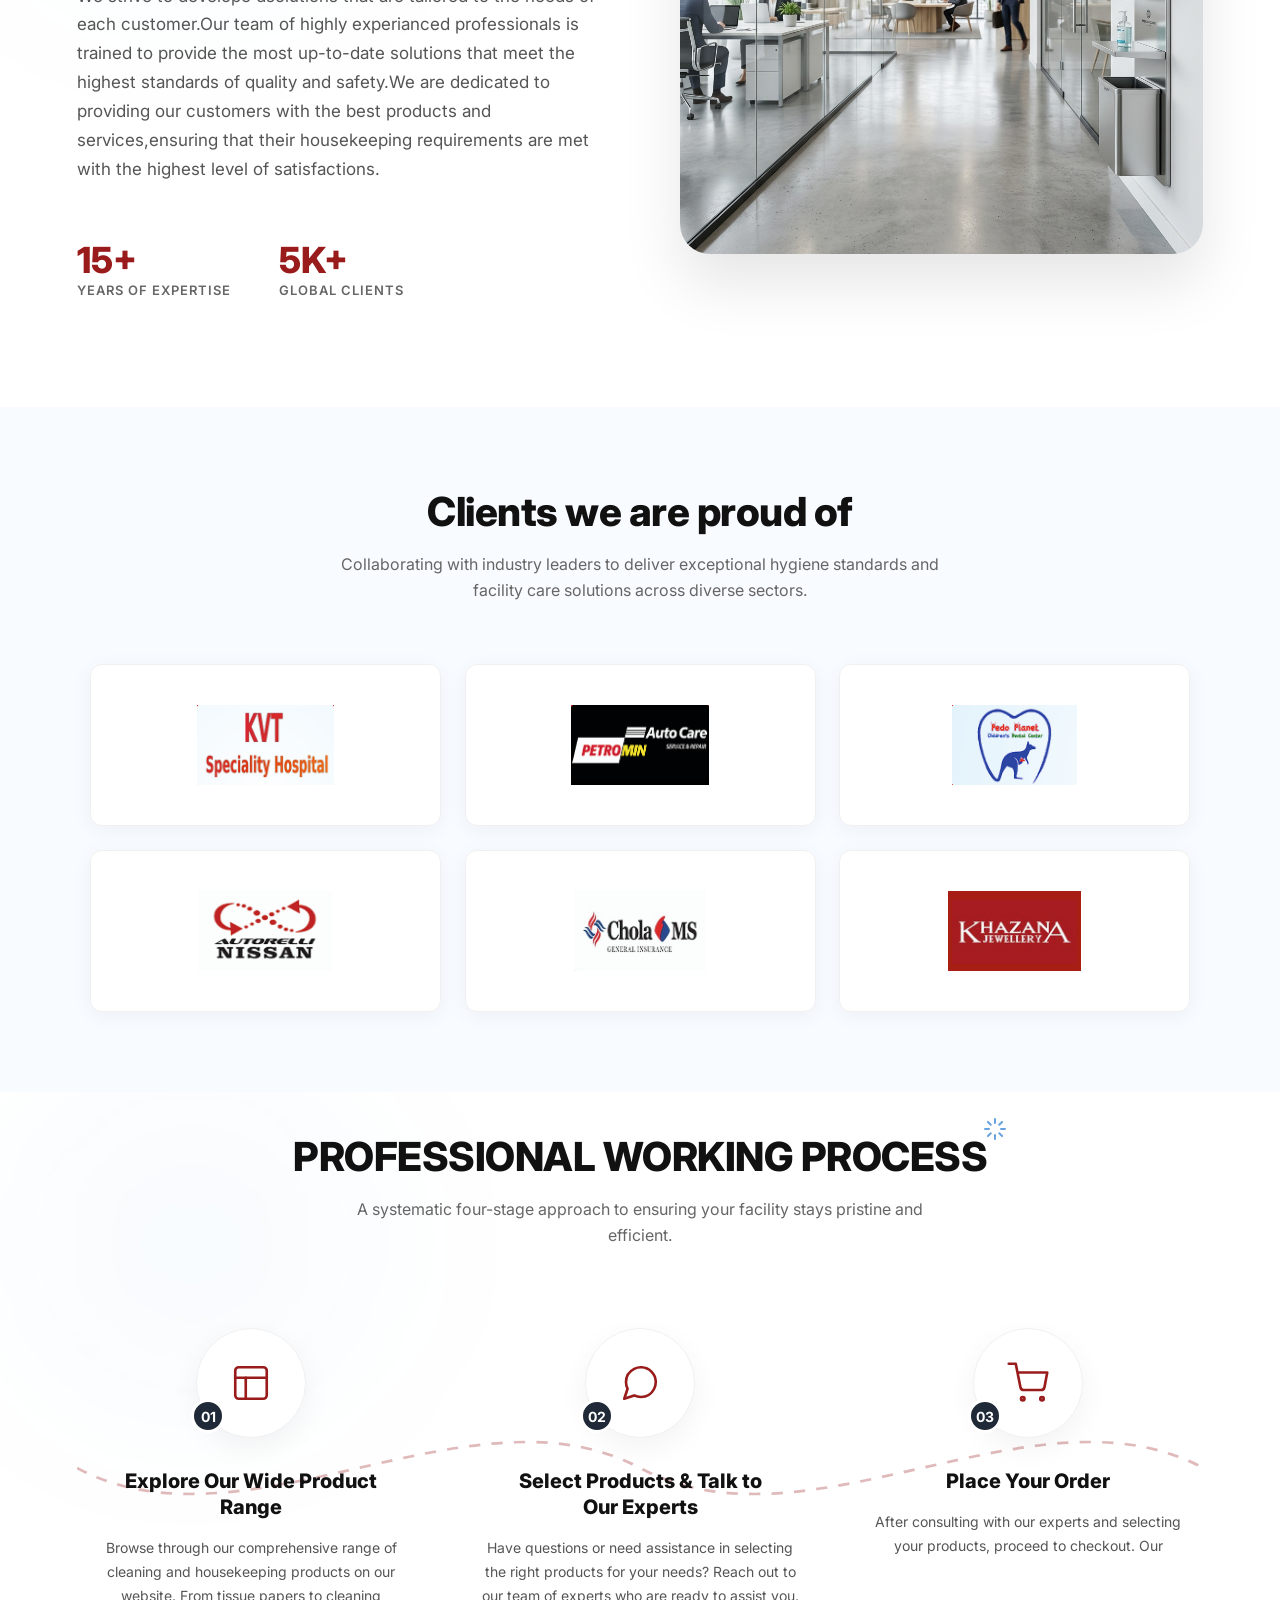
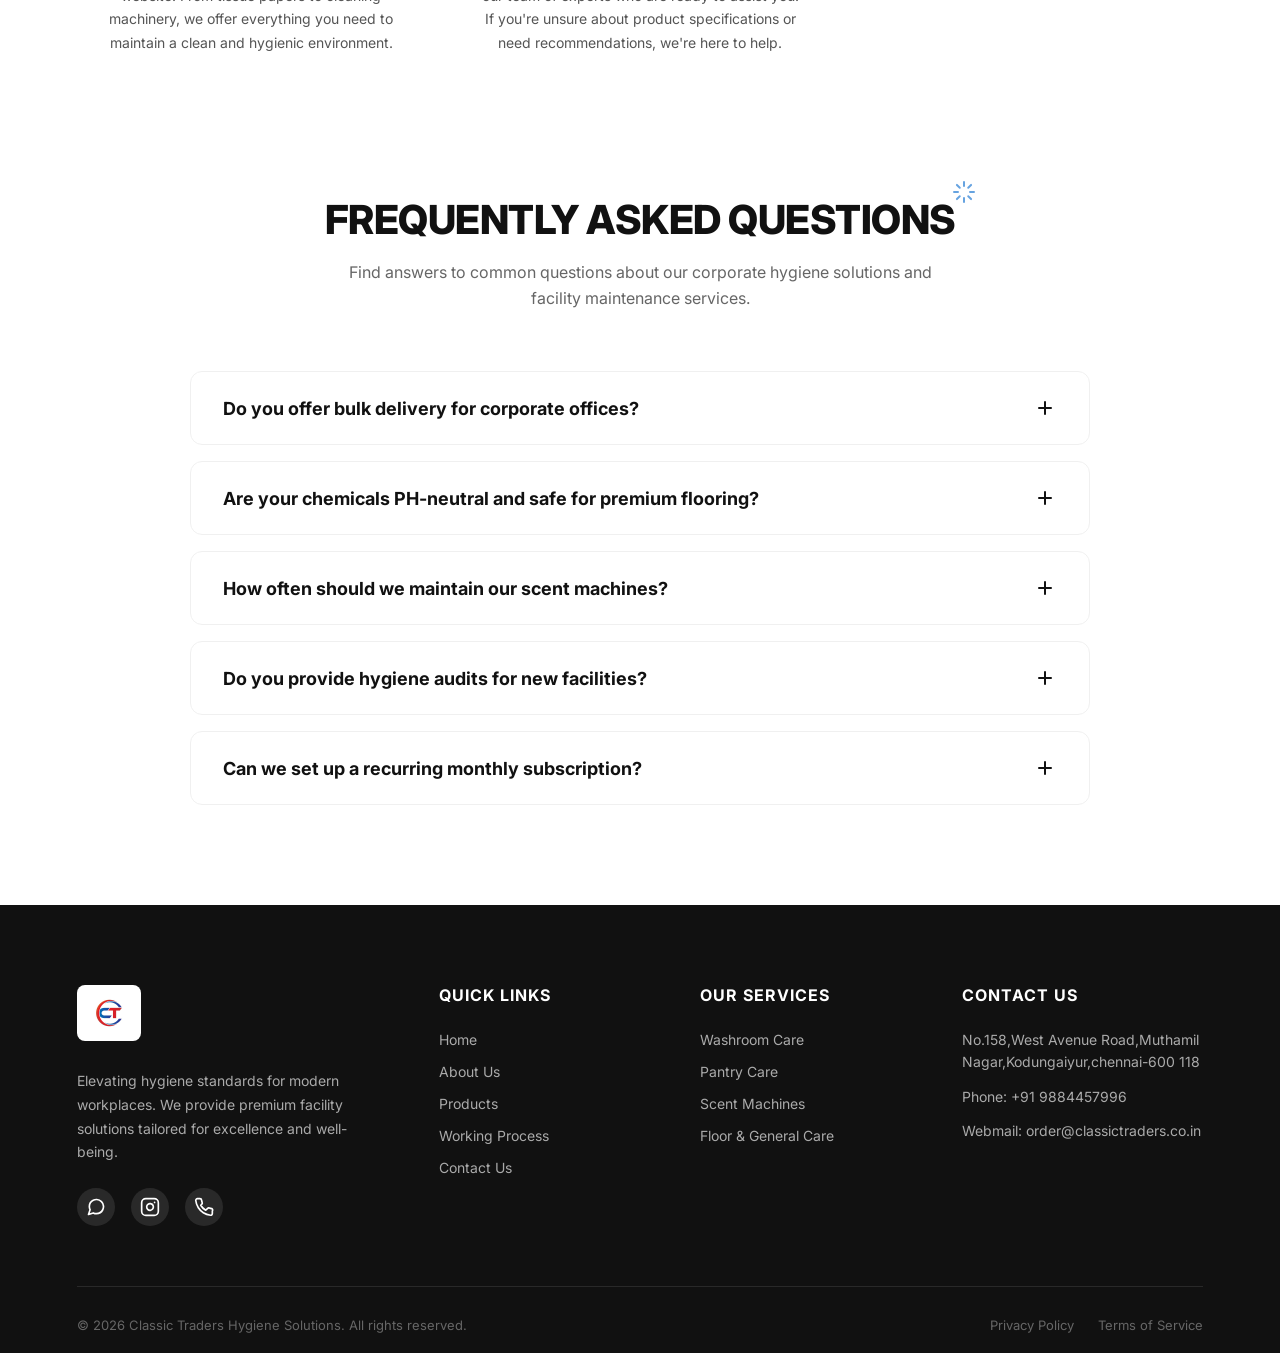
==== commit adbccc30: "updated" ====
--- a/index.html
+++ b/index.html
@@ -71,9 +71,9 @@
                     <polyline points="6 9 12 15 18 9"></polyline>
                 </svg>
                 <div class="dropdown-menu">
-                    <a href="floorgeneral.html">Floor cleaning</a>
-                    <a href="floorgeneral.html">General</a>
-                    <a href="floorgeneral.html">Waste management</a>
+                    <a href="floorgeneral.html">Floor Cleaning</a>
+                    <a href="floorgeneral.html">General Care</a>
+                    <a href="floorgeneral.html">Waste Management</a>
                 </div>
             </div>
         </nav>
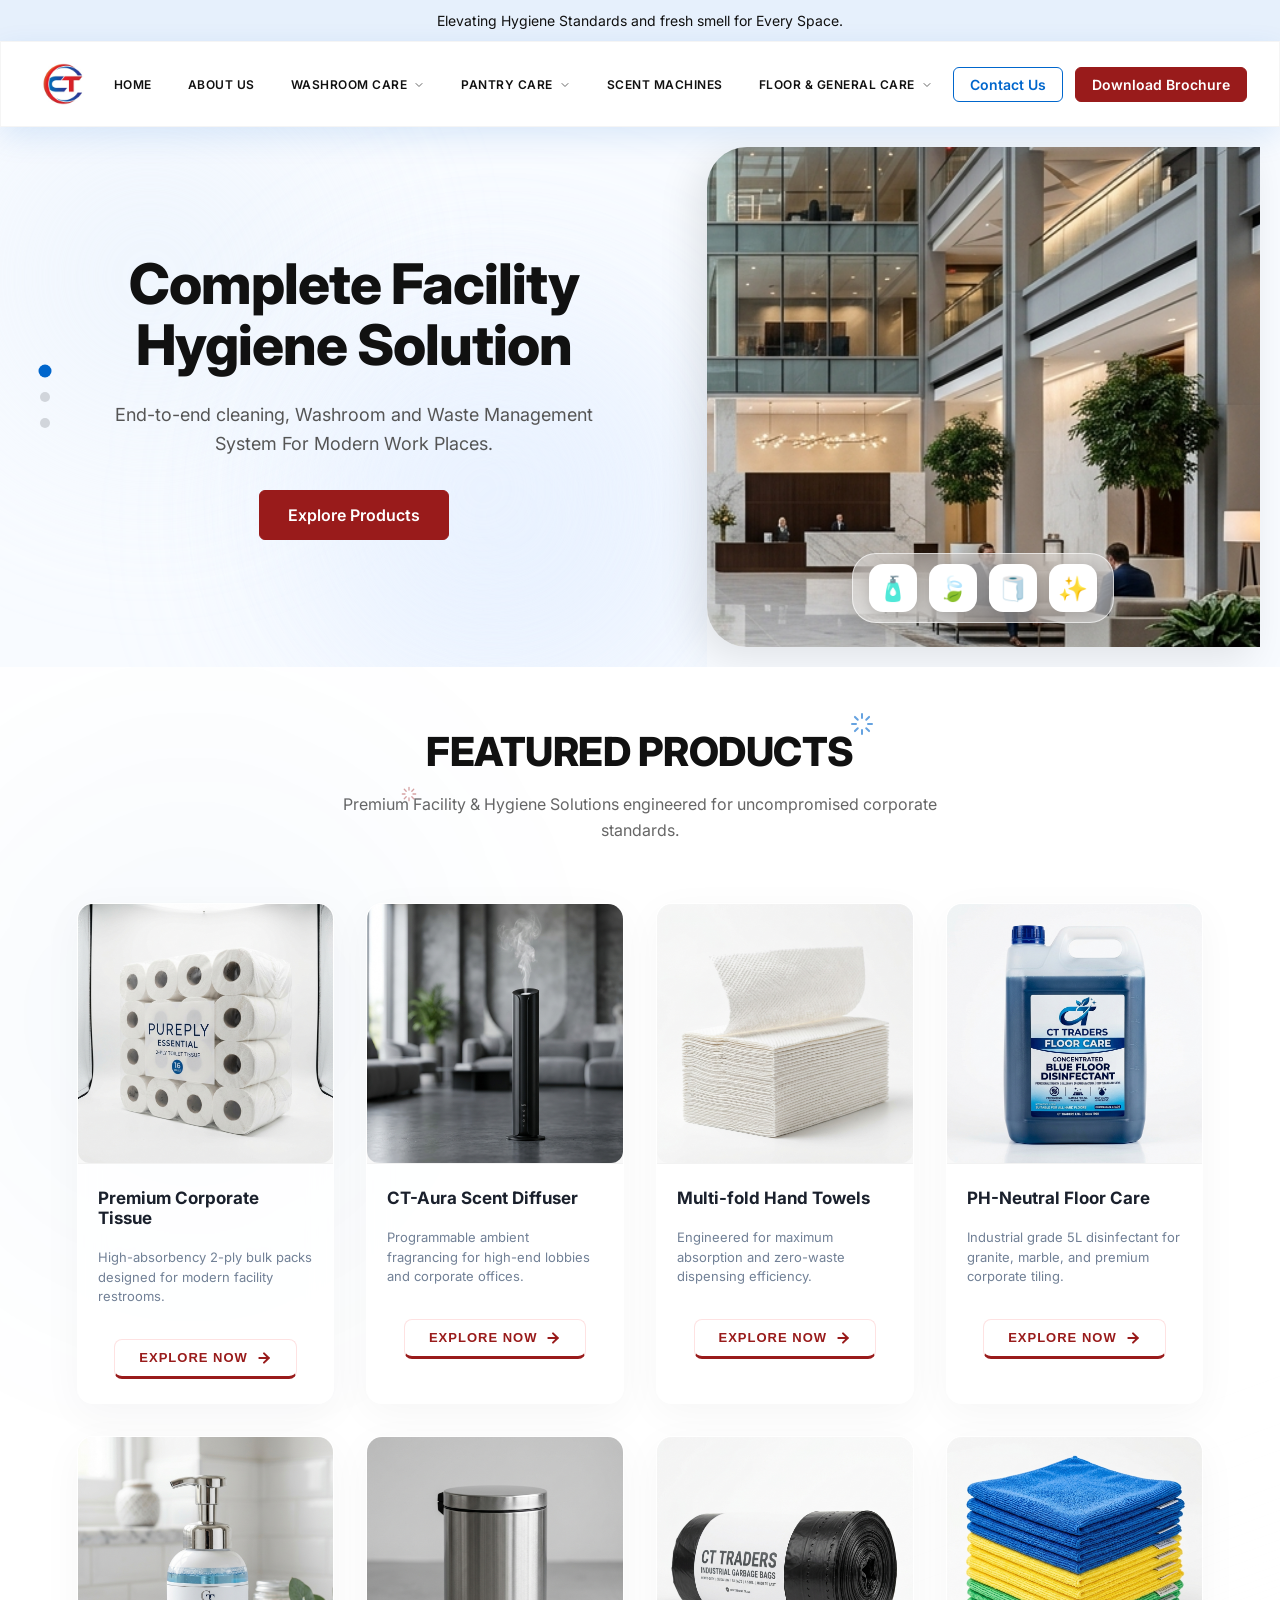
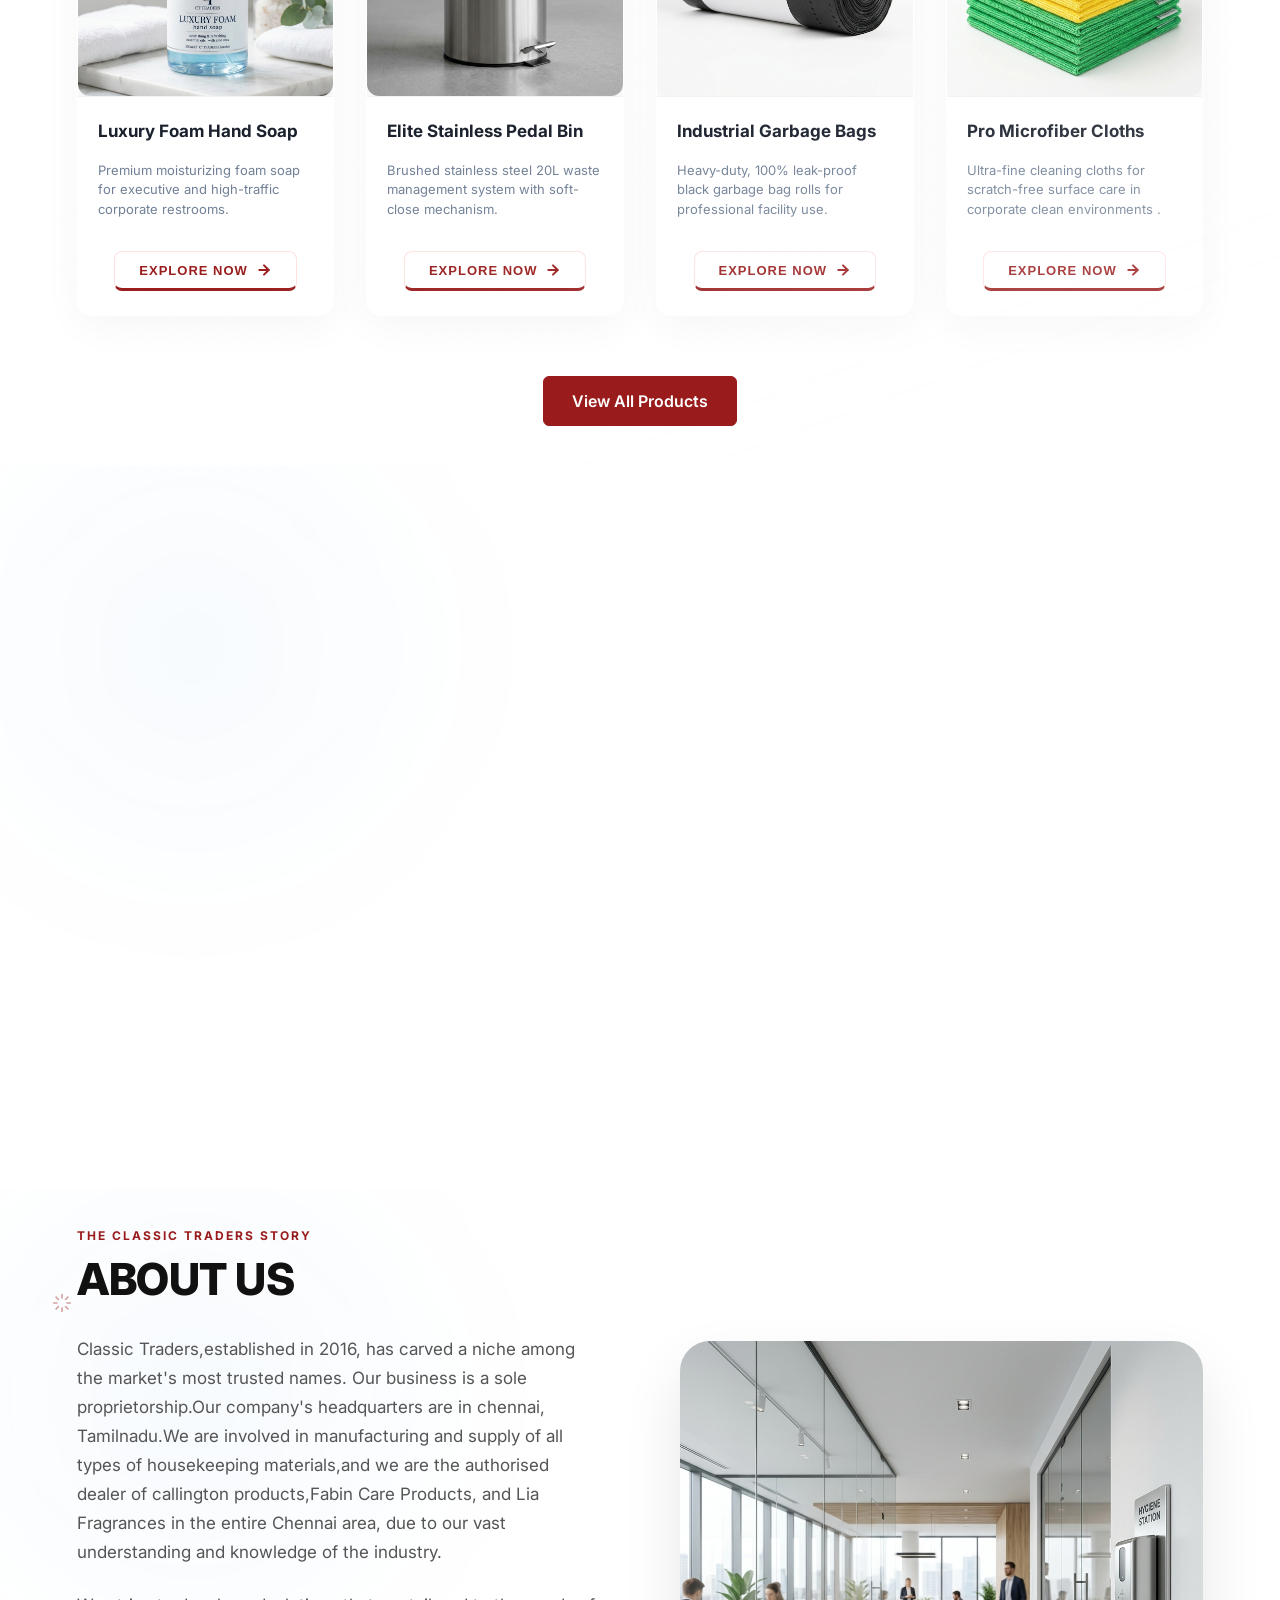
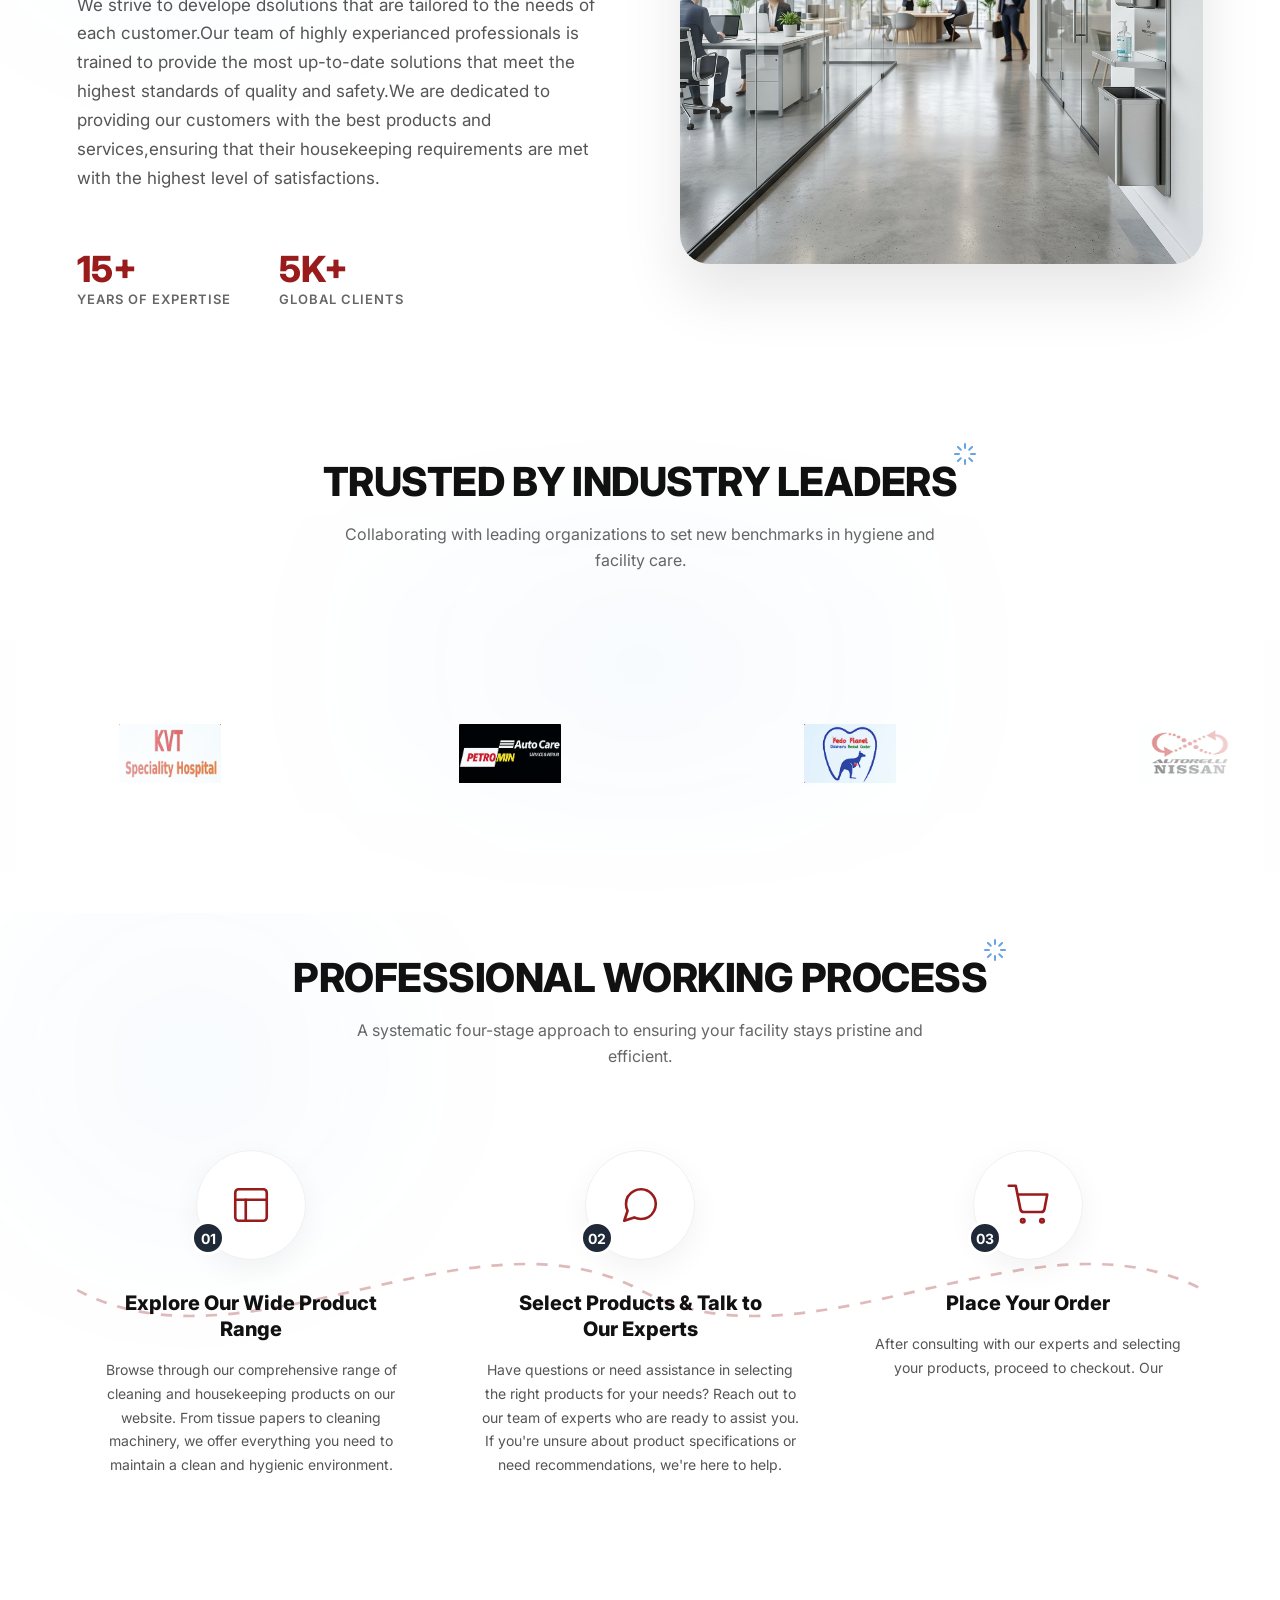
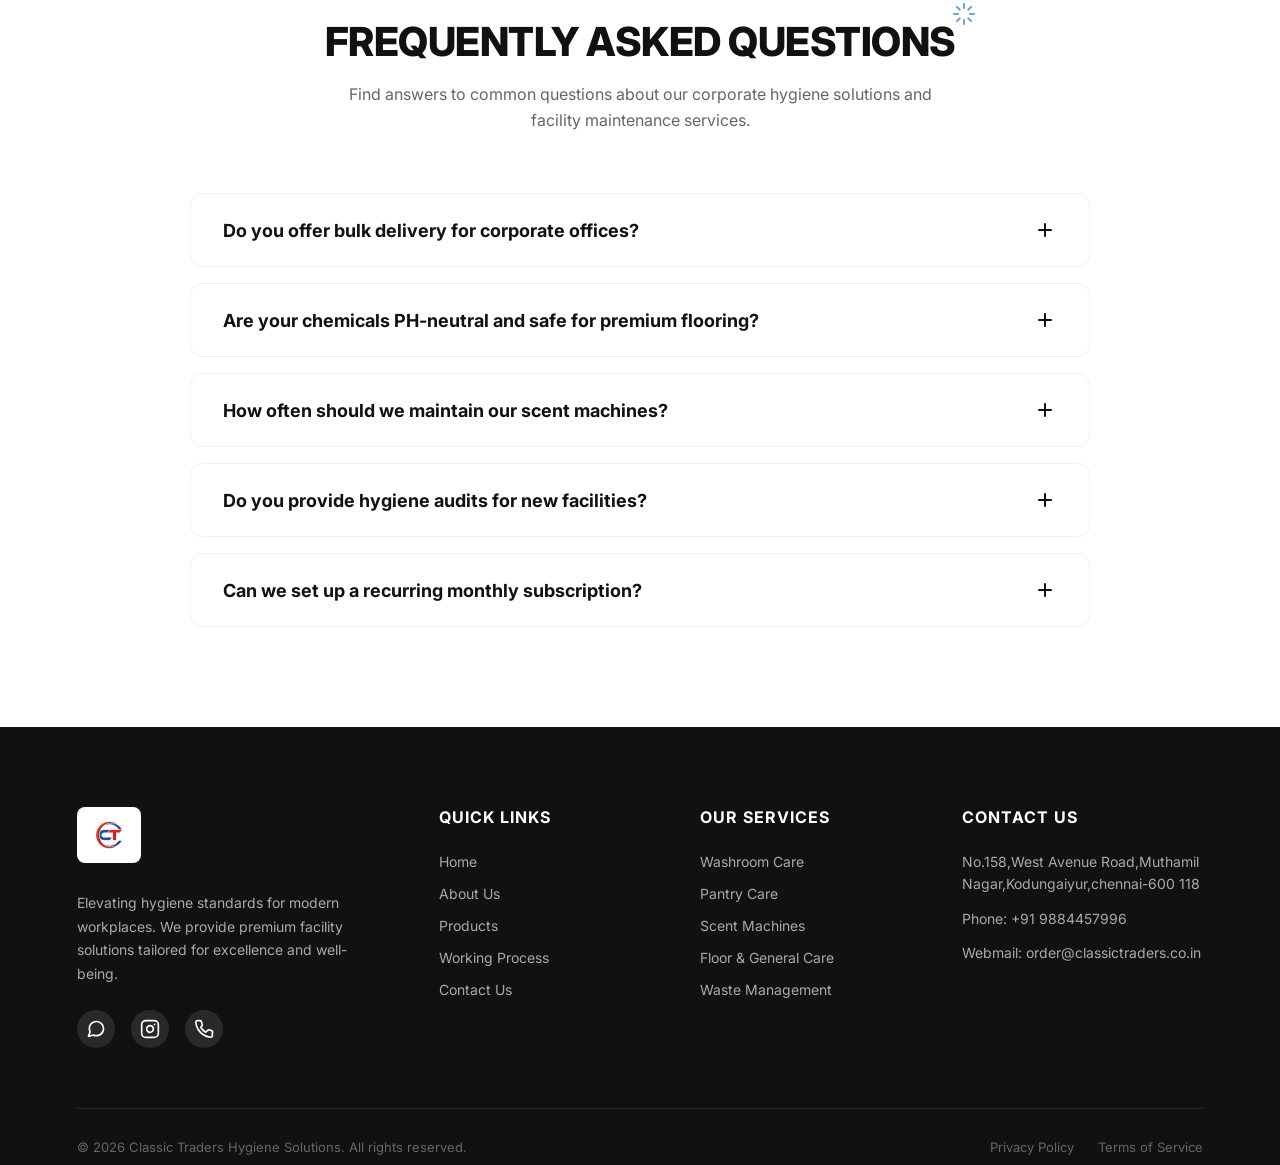
==== commit f5d49593: "updated version" ====
--- a/index.html
+++ b/index.html
@@ -5,7 +5,7 @@
     <meta charset="UTF-8">
     <meta name="viewport" content="width=device-width, initial-scale=1.0">
     <title>CT Traders | Premium Hygiene Solutions</title>
-    <link rel="stylesheet" href="assets/css/home.css">
+    <link rel="stylesheet" href="style.css">
     <link href="https://fonts.googleapis.com/css2?family=Inter:wght@400;500;600;700&display=swap" rel="stylesheet">
 </head>
 
@@ -25,7 +25,7 @@
         <div class="navbar-left">
             <a href="#top" class="logo">
                 <!-- Replace 'your-logo.png' with the path to your actual logo image -->
-                <img src="assets/images/logo.jpg" alt="Logo" />
+                <img src="assets/logo.jpg" alt="Logo" />
             </a>
         </div>
 
@@ -47,9 +47,9 @@
                     <polyline points="6 9 12 15 18 9"></polyline>
                 </svg>
                 <div class="dropdown-menu">
-                    <a href="washroom-care.html">Toilet Cleaning</a>
-                    <a href="washroom-care.html">Urinal Care</a>
-                    <a href="washroom-care.html">Air Freshners</a>
+                    <a href="#">Toilet cleaning</a>
+                    <a href="#">Urinal care</a>
+                    <a href="#">Air freshners</a>
                 </div>
             </div>
             <div class="nav-item has-dropdown">
@@ -59,11 +59,13 @@
                     <polyline points="6 9 12 15 18 9"></polyline>
                 </svg>
                 <div class="dropdown-menu">
-                    <a href="pantry-care.html">Vessel Cleaners</a>
-                    <a href="pantry-care.html">Tissue Products</a>
-                </div>
-            </div>
-            <a href="scent-machines.html" class="nav-item" style="text-decoration: none;">SCENT MACHINES</a>
+                    <a href="#">Tissue products</a>
+                    <a href="#">Vessel cleaner</a>
+                </div>
+            </div>
+            <div class="nav-item">
+                SCENT MACHINES
+            </div>
             <div class="nav-item has-dropdown">
                 FLOOR &amp; GENERAL CARE
                 <svg class="chevron" width="12" height="12" viewBox="0 0 24 24" fill="none" stroke="currentColor"
@@ -71,17 +73,17 @@
                     <polyline points="6 9 12 15 18 9"></polyline>
                 </svg>
                 <div class="dropdown-menu">
-                    <a href="floorgeneral.html">Floor Cleaning</a>
-                    <a href="floorgeneral.html">General Care</a>
-                    <a href="floorgeneral.html">Waste Management</a>
+                    <a href="#">Floor cleaning</a>
+                    <a href="#">General</a>
+                    <a href="#">Waste management</a>
                 </div>
             </div>
         </nav>
 
         <div class="navbar-right">
-            <a href="contact.html" class="btn btn-solid btn-magnetic" style="text-decoration: none;">Contact Us</a>
-            <a href="assets/Classic Traders Profile.pdf" download="ct_traders_brochure.pdf"
-                class="btn btn-outline btn-magnetic" style="text-decoration: none;">Download Brochure</a>
+            <a href="contact.html" class="btn btn-outline btn-magnetic" style="text-decoration: none;">Contact Us</a>
+            <a href="assets/Classic Traders Profile.pdf" download="CT_Traders_Brochure"
+                class="btn btn-solid btn-magnetic" style="text-decoration: none;">Download Brochure</a>
             <!-- Mobile Toggle Button -->
             <button class="mobile-nav-toggle" id="mobileNavToggle" aria-label="Toggle Menu">
                 <svg width="24" height="24" viewBox="0 0 24 24" fill="none" stroke="currentColor" stroke-width="2"
@@ -109,24 +111,23 @@
                     <h1>Complete Facility Hygiene Solution</h1>
                     <p>End-to-end cleaning, Washroom and Waste Management System For Modern Work Places.</p>
                     <div class="hero-buttons">
-                        <a href="allproducts.html" class="btn btn-solid btn-large btn-magnetic"
-                            style="text-decoration: none;">Explore Products</a>
+                        <button class="btn btn-solid btn-large btn-magnetic">Explore Products</button>
+
                     </div>
                 </div>
                 <div class="content-slide">
                     <h1>Smart Washroom Hygiene</h1>
                     <p>From Urinal Care To Automated Air Diffuser, Maintain Hygiene That Meets Corporate Standards.</p>
                     <div class="hero-buttons">
-                        <a href="washroom-care.html" class="btn btn-solid btn-large btn-magnetic"
-                            style="text-decoration: none;">View Washroom Solutions</a>
+                        <button class="btn btn-solid btn-large btn-magnetic">View Washroom Solutions</button>
                     </div>
                 </div>
                 <div class="content-slide">
                     <h1>Uniform Fragrance For Large Spaces.</h1>
                     <p>FCP WM 2003 Ensures Consistent Scent Coverage Across 5000-7000 sq.ft Environments</p>
                     <div class="hero-buttons">
-                        <a href="scent-machines.html" class="btn btn-solid btn-large btn-magnetic"
-                            style="text-decoration: none;">Explore Air Care System</a>
+                        <button class="btn btn-solid btn-large btn-magnetic">Explore Air Care System</button>
+
                     </div>
                 </div>
             </div>
@@ -139,7 +140,7 @@
                 <!-- Play / Pause Control Toggle -->
             </div>
         </div>
-        <div class="hero-image" id="heroImage" style="background-image: url('assets/images/slide3.png');">
+        <div class="hero-image" id="heroImage" style="background-image: url('assets/slide3.png');">
             <!-- Option 2: The MacOS Dock -->
             <div class="product-dock">
                 <div class="dock-item">
@@ -149,14 +150,14 @@
                         <p>For spotless, shiny floors</p>
                     </div>
                 </div>
-                <div class="dock-item" onclick="window.location.href='washroom-care.html'">
+                <div class="dock-item">
                     <div class="dock-icon">🍃</div>
                     <div class="dock-tooltip">
                         <h4>Eco Air Fresheners</h4>
                         <p>Long-lasting natural scent</p>
                     </div>
                 </div>
-                <div class="dock-item" onclick="window.location.href='pantry-care.html'">
+                <div class="dock-item">
                     <div class="dock-icon">🧻</div>
                     <div class="dock-tooltip">
                         <h4>Premium Tissues</h4>
@@ -200,7 +201,7 @@
             <!-- Product 1: Corporate Tissue -->
             <div class="product-card-small">
                 <div class="card-image">
-                    <img src="assets/images/corporate_tissue_bulk.png" alt="CT-Premium Corporate Tissue"
+                    <img src="assets/corporate_tissue_bulk.png" alt="CT-Premium Corporate Tissue"
                         style="width: 100%; height: 100%; object-fit: cover; border-radius: 12px;" />
                 </div>
                 <div class="card-info">
@@ -220,7 +221,7 @@
             <!-- Product 2: Scent Diffuser -->
             <div class="product-card-small">
                 <div class="card-image">
-                    <img src="assets/images/scent_diffuser.png" alt="CT-Aura Smart Scent Diffuser"
+                    <img src="assets/scent_diffuser.png" alt="CT-Aura Smart Scent Diffuser"
                         style="width: 100%; height: 100%; object-fit: cover; border-radius: 12px;" />
                 </div>
                 <div class="card-info">
@@ -240,7 +241,7 @@
             <!-- Product 3: Multi-fold Towels -->
             <div class="product-card-small">
                 <div class="card-image">
-                    <img src="assets/images/multifold_towels.png" alt="CT-Ultra Multi-fold Towels"
+                    <img src="assets/multifold_towels.png" alt="CT-Ultra Multi-fold Towels"
                         style="width: 100%; height: 100%; object-fit: cover; border-radius: 12px;" />
                 </div>
                 <div class="card-info">
@@ -260,7 +261,7 @@
             <!-- Product 4: Floor Care -->
             <div class="product-card-small">
                 <div class="card-image">
-                    <img src="assets/images/floor_disinfectant.png" alt="CT-Safe Floor Disinfectant"
+                    <img src="assets/floor_disinfectant.png" alt="CT-Safe Floor Disinfectant"
                         style="width: 100%; height: 100%; object-fit: cover; border-radius: 12px;" />
                 </div>
                 <div class="card-info">
@@ -280,7 +281,7 @@
             <!-- Product 5: Foam Soap -->
             <div class="product-card-small">
                 <div class="card-image">
-                    <img src="assets/images/foam_soap.png" alt="CT-Luxury Foam Soap"
+                    <img src="assets/foam_soap.png" alt="CT-Luxury Foam Soap"
                         style="width: 100%; height: 100%; object-fit: cover; border-radius: 12px;" />
                 </div>
                 <div class="card-info">
@@ -300,7 +301,7 @@
             <!-- Product 6: Pedal Bin -->
             <div class="product-card-small">
                 <div class="card-image">
-                    <img src="assets/images/pedal_bin.png" alt="CT-Elite Stainless Bin"
+                    <img src="assets/pedal_bin.png" alt="CT-Elite Stainless Bin"
                         style="width: 100%; height: 100%; object-fit: cover; border-radius: 12px;" />
                 </div>
                 <div class="card-info">
@@ -320,7 +321,7 @@
             <!-- Product 7: Garbage Bags -->
             <div class="product-card-small">
                 <div class="card-image">
-                    <img src="assets/images/garbage_bags.png" alt="CT-Industrial Garbage Bags"
+                    <img src="assets/garbage_bags.png" alt="CT-Industrial Garbage Bags"
                         style="width: 100%; height: 100%; object-fit: cover; border-radius: 12px;" />
                 </div>
                 <div class="card-info">
@@ -340,7 +341,7 @@
             <!-- Product 8: Microfiber Cloths -->
             <div class="product-card-small">
                 <div class="card-image">
-                    <img src="assets/images/microfiber_cloths.png" alt="CT-Pro Microfiber Cloths"
+                    <img src="assets/microfiber_cloths.png" alt="CT-Pro Microfiber Cloths"
                         style="width: 100%; height: 100%; object-fit: cover; border-radius: 12px;" />
                 </div>
                 <div class="card-info">
@@ -359,7 +360,7 @@
         </div>
 
         <div class="view-more-container" style="text-align: center; margin-top: 60px; position: relative; z-index: 10;">
-            <a href="allproducts.html" class="btn btn-solid btn-large btn-magnetic">
+            <a href="#" class="btn btn-solid btn-large btn-magnetic">
                 View All Products
             </a>
         </div>
@@ -383,34 +384,32 @@
         <div class="categories-grid">
             <!-- Category 1: Washroom Care -->
             <div class="category-card reveal reveal-scale delay-1">
-                <a href="washroom-care.html" style="text-decoration: none; color: inherit; display: block;">
-                    <div class="category-image">
-                        <img src="assets/images/category_washroom.png" alt="Washroom Care" />
-                    </div>
-                    <div class="category-info">
-                        <h3>Washroom Care</h3>
-                        <p>Complete hygiene for modern restrooms.</p>
-                        <span class="category-link">
-                            Explore Now
-                            <svg class="btn-arrow" width="16" height="16" viewBox="0 0 24 24" fill="none"
-                                stroke="currentColor" stroke-width="3" stroke-linecap="round" stroke-linejoin="round">
-                                <line x1="5" y1="12" x2="19" y2="12"></line>
-                                <polyline points="12 5 19 12 12 19"></polyline>
-                            </svg>
-                        </span>
-                    </div>
-                </a>
+                <div class="category-image">
+                    <img src="assets/category_washroom.png" alt="Washroom Care" />
+                </div>
+                <div class="category-info">
+                    <h3>Washroom Care</h3>
+                    <p>Complete hygiene for modern restrooms.</p>
+                    <a href="#" class="category-link">
+                        Explore Now
+                        <svg class="btn-arrow" width="16" height="16" viewBox="0 0 24 24" fill="none"
+                            stroke="currentColor" stroke-width="3" stroke-linecap="round" stroke-linejoin="round">
+                            <line x1="5" y1="12" x2="19" y2="12"></line>
+                            <polyline points="12 5 19 12 12 19"></polyline>
+                        </svg>
+                    </a>
+                </div>
             </div>
 
             <!-- Category 2: Pantry Care -->
             <div class="category-card reveal reveal-scale delay-2">
                 <div class="category-image">
-                    <img src="assets/images/category_pantry.png" alt="Pantry Care" />
+                    <img src="assets/category_pantry.png" alt="Pantry Care" />
                 </div>
                 <div class="category-info">
                     <h3>Pantry Care</h3>
                     <p>Maintain cleanliness where it matters.</p>
-                    <a href="pantry-care.html" class="category-link">
+                    <a href="#" class="category-link">
                         Explore Now
                         <svg class="btn-arrow" width="16" height="16" viewBox="0 0 24 24" fill="none"
                             stroke="currentColor" stroke-width="3" stroke-linecap="round" stroke-linejoin="round">
@@ -424,12 +423,12 @@
             <!-- Category 3: Floor & General Care -->
             <div class="category-card reveal reveal-scale delay-3">
                 <div class="category-image">
-                    <img src="assets/images/category_floor.png" alt="Floor & General Care" />
+                    <img src="assets/category_floor.png" alt="Floor & General Care" />
                 </div>
                 <div class="category-info">
                     <h3>Floor & General Care</h3>
                     <p>Heavy duty solutions for common areas.</p>
-                    <a href="floorgeneral.html" class="category-link">
+                    <a href="#" class="category-link">
                         Explore Now
                         <svg class="btn-arrow" width="16" height="16" viewBox="0 0 24 24" fill="none"
                             stroke="currentColor" stroke-width="3" stroke-linecap="round" stroke-linejoin="round">
@@ -443,12 +442,12 @@
             <!-- Category 4: Scent Machines -->
             <div class="category-card reveal reveal-scale delay-4">
                 <div class="category-image">
-                    <img src="assets/images/category_scent.png" alt="Scent Machines" />
+                    <img src="assets/category_scent.png" alt="Scent Machines" />
                 </div>
                 <div class="category-info">
                     <h3>Scent Machines</h3>
                     <p>Ambient fragrancing for refreshing.</p>
-                    <a href="scent-machines.html" class="category-link">
+                    <a href="#" class="category-link">
                         Explore Now
                         <svg class="btn-arrow" width="16" height="16" viewBox="0 0 24 24" fill="none"
                             stroke="currentColor" stroke-width="3" stroke-linecap="round" stroke-linejoin="round">
@@ -505,50 +504,46 @@
             </div>
             <div class="about-image reveal reveal-right">
                 <div class="image-wrapper">
-                    <img src="assets/images/about_hygiene.png" alt="Modern Clean Office" />
+                    <img src="assets/about_hygiene.png" alt="Modern Clean Office" />
                 </div>
             </div>
         </div>
     </section>
 
-    <!-- Our Clients Grid Section -->
-    <section id="clients-grid" class="client-grid-section">
+    <!-- Our Customers Slider Section -->
+    <section id="customers-slider" class="slider-section">
         <div class="section-header reveal reveal-up">
-            <h2 class="grid-section-title">Clients we are proud of</h2>
-            <p class="grid-section-subtitle">Collaborating with industry leaders to deliver exceptional hygiene
-                standards and facility care solutions across diverse sectors.</p>
-        </div>
-
-        <div class="clients-container">
-            <div class="clients-grid">
-                <!-- Client 1 -->
-                <div class="client-card reveal reveal-up delay-1">
-                    <img src="assets/images/kvt_logo.png" alt="KVT Speciality Hospital">
-                </div>
-                <!-- Client 2 -->
-                <div class="client-card reveal reveal-up delay-2">
-                    <img src="assets/images/petromin_logo.png" alt="PetroMin Auto Care">
-                </div>
-                <!-- Client 3 -->
-                <div class="client-card reveal reveal-up delay-3">
-                    <img src="assets/images/pedo_logo.png" alt="Pedo Planet">
-                </div>
-                <!-- Client 4 -->
-                <div class="client-card reveal reveal-up delay-4">
-                    <img src="assets/images/nissan_logo.png" alt="Autorelli Nissan">
-                </div>
-                <!-- Client 5 -->
-                <div class="client-card reveal reveal-up delay-5">
-                    <img src="assets/images/cholas.png" alt="Chola MS">
-                </div>
-                <!-- Client 6 -->
-                <div class="client-card reveal reveal-up delay-6">
-                    <img src="assets/images/khazana.png" alt="Khazana">
-                </div>
+            <div class="sparkle-container">
+                <h2>TRUSTED BY INDUSTRY LEADERS</h2>
+                <svg class="sparkle-svg" width="24" height="24" viewBox="0 0 24 24" fill="none" stroke="currentColor"
+                    stroke-width="2" stroke-linecap="round" stroke-linejoin="round">
+                    <path
+                        d="M12 2v4M12 18v4M4.93 4.93l2.83 2.83M16.24 16.24l2.83 2.83M2 12h4M18 12h4M4.93 19.07l2.83-2.83M16.24 7.76l2.83-2.83">
+                    </path>
+                </svg>
+            </div>
+            <p>Collaborating with leading organizations to set new benchmarks in hygiene and facility care.</p>
+        </div>
+
+        <div class="slider-container">
+            <div class="slider-track" id="sliderTrack">
+                <!-- Original Set of Logos -->
+                <div class="slide"><img src="assets/kvt_logo.png" alt="KVT Speciality Hospital"></div>
+                <div class="slide"><img src="assets/petromin_logo.png" alt="PetroMin Auto Care"></div>
+                <div class="slide"><img src="assets/pedo_logo.png" alt="Pedo Planet"></div>
+                <div class="slide"><img src="assets/nissan_logo.png" alt="Autorelli Nissan"></div>
+                <div class="slide"><img src="assets/cholas.png" alt="Chola MS"></div>
+                <div class="slide"><img src="assets/khazana.png" alt="Khazana"></div>
+                <!-- Duplicate Set for Seamless Loop -->
+                <div class="slide"><img src="kvt_logo.png" alt="KVT Speciality Hospital"></div>
+                <div class="slide"><img src="petromin_logo.png" alt="PetroMin Auto Care"></div>
+                <div class="slide"><img src="pedo_logo.png" alt="Pedo Planet"></div>
+                <div class="slide"><img src="nissan_logo.png" alt="Autorelli Nissan"></div>
+                <div class="slide"><img src="cholas.png" alt="Chola MS"></div>
+                <div class="slide"><img src="khazana.png" alt="Khazana"></div>
             </div>
         </div>
     </section>
-
 
     <!-- Working Process Section -->
     <section id="working-process" class="process-section">
@@ -719,7 +714,7 @@
             <!-- Column 1: Brand Info -->
             <div class="footer-col brand-col">
                 <a href="#" class="footer-logo">
-                    <img src="assets/images/logo.jpg" alt="CT Traders Logo">
+                    <img src="assets/logo.jpg" alt="CT Traders Logo">
                 </a>
                 <p class="footer-desc">Elevating hygiene standards for modern workplaces. We provide premium facility
                     solutions tailored for excellence and well-being.</p>
@@ -755,9 +750,9 @@
             <div class="footer-col">
                 <h3>Quick Links</h3>
                 <ul class="footer-links">
-                    <li><a href="index.html">Home</a></li>
+                    <li><a href="#">Home</a></li>
                     <li><a href="#about-us">About Us</a></li>
-                    <li><a href="allproducts.html">Products</a></li>
+                    <li><a href="#">Products</a></li>
                     <li><a href="#working-process">Working Process</a></li>
                     <li><a href="contact.html">Contact Us</a></li>
                 </ul>
@@ -767,11 +762,11 @@
             <div class="footer-col">
                 <h3>Our Services</h3>
                 <ul class="footer-links">
-                    <li><a href="washroom-care.html">Washroom Care</a></li>
-                    <li><a href="pantry-care.html">Pantry Care</a></li>
-                    <li><a href="scent-machines.html">Scent Machines</a></li>
-                    <li><a href="floorgeneral.html">Floor & General Care</a></li>
-
+                    <li><a href="#">Washroom Care</a></li>
+                    <li><a href="#">Pantry Care</a></li>
+                    <li><a href="#">Scent Machines</a></li>
+                    <li><a href="#">Floor & General Care</a></li>
+                    <li><a href="#">Waste Management</a></li>
                 </ul>
             </div>
 
@@ -803,7 +798,7 @@
         const heroImage = document.getElementById('heroImage');
 
         // Define images matching the slide topics
-        const images = ['assets/images/slide3.png', 'assets/images/slide1.png', 'assets/images/slide2.png'];
+        const images = ['assets/slide3.png', 'assets/slide1.png', 'assets/slide2.png'];
         let currentSlide = 0;
         let slideInterval;
         let isPaused = false; // Tracks auto-cycle state
@@ -918,6 +913,21 @@
                 });
             });
 
+            // Re-trigger Logo Animation logic (ensuring it runs after DOM load)
+            const sliderTrack = document.getElementById('sliderTrack');
+            const sliderSection = document.getElementById('customers-slider');
+            if (sliderSection && sliderTrack) {
+                const sliderObserver = new IntersectionObserver((entries) => {
+                    entries.forEach(entry => {
+                        if (entry.isIntersecting) {
+                            sliderTrack.classList.add('animate-scroll');
+                        } else {
+                            sliderTrack.classList.remove('animate-scroll');
+                        }
+                    });
+                }, { threshold: 0.1 });
+                sliderObserver.observe(sliderSection);
+            }
 
             // FAQ Accordion Logic
             const faqItems = document.querySelectorAll('.faq-item');
--- a/style.css
+++ b/style.css
@@ -0,0 +1,2139 @@
+html {
+    scroll-behavior: smooth;
+}
+
+* {
+    box-sizing: border-box;
+    margin: 0;
+    padding: 0;
+}
+
+body {
+    font-family: 'Inter', -apple-system, BlinkMacSystemFont, "Segoe UI", Roboto, sans-serif;
+    background-color: #ffffff;
+    color: #111111;
+    -webkit-font-smoothing: antialiased;
+}
+
+
+
+/* Mobile Navigation Overlay */
+.mobile-nav-overlay {
+    position: fixed;
+    top: 0;
+    left: 0;
+    width: 100%;
+    height: 100vh;
+    background-color: rgba(0, 0, 0, 0.3);
+    backdrop-filter: blur(4px);
+    -webkit-backdrop-filter: blur(4px);
+    z-index: 2500;
+    opacity: 0;
+    visibility: hidden;
+    transition: all 0.4s ease;
+}
+
+.mobile-nav-overlay.active {
+    opacity: 1;
+    visibility: visible;
+}
+
+/* Notification Banner */
+.top-banner {
+    background-color: #e6f0fc;
+    /* Subtle blue */
+    padding: 12px 20px;
+    display: none;
+    /* Hidden by default, shown via JS for first-time visitors */
+    justify-content: center;
+    align-items: center;
+    font-size: 14px;
+    color: #111111;
+}
+
+.top-banner .banner-text {
+    font-weight: 400;
+}
+
+
+
+.top-banner .banner-link {
+    color: #111111;
+    text-decoration: none;
+    font-weight: 600;
+    display: flex;
+    align-items: center;
+    gap: 4px;
+}
+
+.top-banner .banner-link:hover {
+    text-decoration: underline;
+}
+
+/* Main Navigation Bar */
+.navbar {
+    display: flex;
+    justify-content: space-between;
+    align-items: center;
+    padding: 12px 32px;
+    /* Increased height for a more prominent look */
+    background-color: rgba(255, 255, 255, 0.9);
+    backdrop-filter: blur(12px);
+    -webkit-backdrop-filter: blur(12px);
+    border: 1px solid rgba(0, 0, 0, 0.04);
+    border-radius: 0;
+    /* Removing radius for a flush fit when gaps are gone */
+    margin: 0;
+    /* Completely removed all gaps */
+    box-shadow: 0 10px 30px rgba(0, 102, 204, 0.12);
+    /* Branded blue depth */
+    position: sticky;
+    top: 0;
+    z-index: 2000;
+    transition: all 0.3s ease;
+}
+
+.navbar:hover {
+    box-shadow: 0 20px 50px rgba(0, 102, 204, 0.25);
+    /* Much more visible branded glow */
+    background-color: rgba(255, 255, 255, 0.98);
+    transform: translateY(-2px);
+    /* Slight lift to emphasize the shadow */
+}
+
+/* Logo */
+.navbar-left {
+    display: flex;
+    align-items: center;
+    flex-shrink: 0;
+}
+
+.logo {
+    display: flex;
+    align-items: center;
+    gap: 12px;
+    text-decoration: none;
+    color: #111111;
+    flex-shrink: 0;
+}
+
+.logo svg,
+.logo img {
+    flex-shrink: 0;
+    width: 60px;
+    height: 60px;
+    object-fit: contain;
+}
+
+.logo-text {
+    font-size: 22px;
+    font-weight: 700;
+    letter-spacing: -0.5px;
+}
+
+/* Center Navigation Links */
+.navbar-center {
+    display: flex;
+    align-items: center;
+    gap: 8px;
+    /* space between nav items */
+}
+
+.nav-item {
+    font-size: 12px;
+    font-weight: 600;
+    letter-spacing: 0.5px;
+    color: #111111;
+    padding: 8px 14px;
+    border-radius: 4px;
+    cursor: pointer;
+    display: flex;
+    align-items: center;
+    gap: 6px;
+    transition: background-color 0.2s;
+    position: relative;
+    /* Essential for dropdown positioning */
+}
+
+.nav-item .chevron {
+    color: #666666;
+    margin-top: 1px;
+    transition: transform 0.2s ease;
+}
+
+.nav-item:hover .chevron {
+    transform: rotate(180deg);
+    /* Flip chevron on hover */
+}
+
+.nav-item:hover {
+    background-color: #f9f9f9;
+}
+
+.nav-item.active {
+    background-color: #f6f5ec;
+    /* Warm beige background for active state */
+}
+
+/* Dropdown Menu Styles */
+.dropdown-menu {
+    position: absolute;
+    top: 100%;
+    left: 0;
+    background-color: #ffffff;
+    min-width: 200px;
+    box-shadow: 0 8px 24px rgba(0, 0, 0, 0.12);
+    border: 1px solid #eaeaea;
+    border-radius: 6px;
+    display: flex;
+    flex-direction: column;
+    padding: 12px 0;
+    z-index: 100;
+    opacity: 0;
+    visibility: hidden;
+    transform: translateY(10px);
+    transition: all 0.2s cubic-bezier(0.16, 1, 0.3, 1);
+}
+
+.nav-item:hover .dropdown-menu {
+    opacity: 1;
+    visibility: visible;
+    transform: translateY(4px);
+}
+
+.dropdown-menu a {
+    position: relative;
+    text-decoration: none;
+    color: #333333;
+    padding: 12px 20px 12px 20px;
+    font-size: 13px;
+    font-weight: 500;
+    letter-spacing: 0;
+    /* Override uppercase feeling */
+    transition: all 0.3s cubic-bezier(0.16, 1, 0.3, 1);
+    text-transform: none;
+    display: flex;
+    align-items: center;
+}
+
+.dropdown-menu a::before {
+    content: '→';
+    /* Small arrow indicator */
+    position: absolute;
+    left: 6px;
+    /* Initially hidden position */
+    opacity: 0;
+    color: #991b1b;
+    transition: all 0.3s cubic-bezier(0.16, 1, 0.3, 1);
+    font-size: 14px;
+}
+
+.dropdown-menu a:hover {
+    background-color: #f5f8ff;
+    /* Soft blue hover */
+    color: #991b1b;
+    /* Soft red hover text */
+    padding-left: 28px;
+    /* Slide text to the right to make room for arrow */
+}
+
+.dropdown-menu a:hover::before {
+    opacity: 1;
+    left: 12px;
+    /* Slide arrow into place */
+}
+
+/* Right Side Buttons */
+.navbar-right {
+    display: flex;
+    align-items: center;
+    gap: 12px;
+}
+
+.btn {
+    font-family: inherit;
+    font-size: 14px;
+    font-weight: 600;
+    padding: 8px 16px;
+    border-radius: 6px;
+    cursor: pointer;
+    text-decoration: none;
+    transition: all 0.2s ease;
+    display: inline-block;
+}
+
+.btn-outline {
+    background-color: #ffffff;
+    color: #0066CC;
+    border: 1px solid #0066CC;
+}
+
+.btn-outline:hover {
+    border-color: #004C99;
+    background-color: #e6f0fc;
+    color: #004C99;
+}
+
+.btn-solid {
+    background-color: #991b1b;
+    color: #ffffff;
+    border: 1px solid #991b1b;
+}
+
+.btn-solid:hover {
+    background-color: #7f1d1d;
+    border-color: #7f1d1d;
+}
+
+.btn-with-icon {
+    display: inline-flex;
+    align-items: center;
+    justify-content: center;
+    gap: 12px;
+    line-height: 1;
+    /* Ensures text doesn't shift the flex container baseline */
+}
+
+.btn-arrow {
+    display: block;
+    flex-shrink: 0;
+    transition: transform 0.3s cubic-bezier(0.175, 0.885, 0.32, 1.275);
+}
+
+.btn-with-icon:hover .btn-arrow {
+    transform: translateX(8px);
+}
+
+/* Mobile Toggle Buttons (Hidden on Desktop) */
+.mobile-nav-toggle,
+.mobile-nav-close {
+    display: none;
+    background: transparent;
+    border: none;
+    color: #111111;
+    cursor: pointer;
+    padding: 8px;
+    align-items: center;
+    justify-content: center;
+    transition: all 0.2s ease;
+}
+
+.mobile-nav-toggle:hover,
+.mobile-nav-close:hover {
+    color: #0066CC;
+}
+
+/* Hero Split-Screen Styles */
+.hero-split {
+    display: flex;
+    height: 540px;
+    /* Slightly increased height */
+    background-color: #f8fbff;
+    /* Very soft blue/grey */
+}
+
+.hero-content {
+    flex: 1;
+    display: flex;
+    flex-direction: column;
+    justify-content: center;
+    align-items: center;
+    /* Centers block elements like buttons */
+    text-align: center;
+    /* Centers the typography */
+    padding: 0 6%;
+    /* Balanced padding for a perfectly centered display */
+    position: relative;
+    /* Critical positioning anchor for vertical dots */
+}
+
+.hero-content h1 {
+    font-size: 56px;
+    font-weight: 800;
+    color: #111111;
+    line-height: 1.1;
+    margin-bottom: 24px;
+    letter-spacing: -1px;
+}
+
+.hero-content p {
+    font-size: 18px;
+    color: #555555;
+    line-height: 1.6;
+    margin-bottom: 0px;
+    /* Removes false bottom gap disrupting vertical centering */
+    max-width: 500px;
+}
+
+.hero-buttons {
+    display: flex;
+    gap: 16px;
+    margin-top: 32px;
+}
+
+.btn-large {
+    padding: 14px 28px;
+    font-size: 16px;
+}
+
+/* 3D Fluid Gradient Background */
+.fluid-bg {
+    position: absolute;
+    top: 0;
+    left: 0;
+    width: 100%;
+    height: 100%;
+    pointer-events: none;
+    z-index: 0;
+    overflow: hidden;
+}
+
+.color-blob {
+    position: absolute;
+    border-radius: 50%;
+    filter: blur(80px);
+    opacity: 0.7;
+    animation: rotate-blob 20s infinite linear;
+}
+
+.blob-1 {
+    width: 500px;
+    height: 500px;
+    background: radial-gradient(circle, #e6f0fc 0%, rgba(230, 240, 252, 0) 70%);
+    top: -100px;
+    left: -100px;
+    animation-duration: 25s;
+    animation-direction: alternate;
+}
+
+.blob-2 {
+    width: 600px;
+    height: 600px;
+    background: radial-gradient(circle, #d4e5ff 0%, rgba(212, 229, 255, 0) 70%);
+    bottom: -150px;
+    right: -100px;
+    animation-duration: 30s;
+    animation-delay: -5s;
+}
+
+.blob-3 {
+    width: 400px;
+    height: 400px;
+    background: radial-gradient(circle, #f0f6ff 0%, rgba(240, 246, 255, 0) 70%);
+    top: 30%;
+    left: 40%;
+    animation-duration: 20s;
+    animation-direction: reverse;
+}
+
+@keyframes rotate-blob {
+    0% {
+        transform: rotate(0deg) scale(1) translate(0, 0);
+    }
+
+    33% {
+        transform: rotate(120deg) scale(1.1) translate(30px, -50px);
+    }
+
+    66% {
+        transform: rotate(240deg) scale(0.9) translate(-40px, 40px);
+    }
+
+    100% {
+        transform: rotate(360deg) scale(1) translate(0, 0);
+    }
+}
+
+.content-slider {
+    position: relative;
+    width: 100%;
+    min-height: 320px;
+    /* Accounts for paragraph plus newly relocated buttons */
+    margin-bottom: 0px;
+    /* Gap logic relocated */
+    z-index: 10;
+}
+
+.content-slide {
+    opacity: 0;
+    position: absolute;
+    top: 0;
+    left: 0;
+    width: 100%;
+    height: 100%;
+    display: flex;
+    flex-direction: column;
+    justify-content: center;
+    /* Vertically centers the text in the slider constraint */
+    align-items: center;
+    /* CRITICAL FIX: Horizontally centers the constrained paragraph block */
+    transition: opacity 0.6s ease-in-out, transform 0.6s ease-in-out;
+    transform: translateX(10px);
+    pointer-events: none;
+}
+
+.content-slide.active {
+    opacity: 1;
+    transform: translateX(0);
+    position: relative;
+    pointer-events: auto;
+}
+
+.content-dots {
+    position: absolute;
+    left: 40px;
+    /* Pins the vertical dots to the left parallel edge */
+    top: 50%;
+    transform: translateY(-50%);
+    display: flex;
+    flex-direction: column;
+    /* Stacks the dots vertically */
+    gap: 16px;
+    margin-top: 0;
+    z-index: 10;
+}
+
+.content-dots .dot {
+    width: 10px;
+    height: 10px;
+    background-color: #d1d5db;
+    border-radius: 50%;
+    cursor: pointer;
+    transition: all 0.3s ease;
+}
+
+.content-dots .dot.active {
+    background-color: #0066CC;
+    transform: scale(1.3);
+}
+
+.slider-control {
+    width: 24px;
+    height: 24px;
+    background: transparent;
+    border: none;
+    cursor: pointer;
+    color: #888888;
+    display: flex;
+    align-items: center;
+    justify-content: center;
+    border-radius: 50%;
+    transition: all 0.2s ease;
+    padding: 0;
+    margin-left: -7px;
+    /* Align specifically with dots constraint center */
+}
+
+.slider-control:hover {
+    color: #111111;
+    background: #f2f2f2;
+}
+
+.hero-image {
+    flex: 1;
+    background-image: url('assets/slide3.png');
+    background-size: cover;
+    background-position: center;
+    background-attachment: fixed;
+    /* Parallax effect */
+    border-top-left-radius: 40px;
+    border-bottom-left-radius: 40px;
+    margin: 20px 20px 20px 0;
+    box-shadow: -10px 10px 40px rgba(0, 0, 0, 0.1);
+    position: relative;
+    overflow: hidden;
+    display: flex;
+    align-items: flex-end;
+    /* Align the dock to the bottom */
+    justify-content: center;
+    /* Center the dock horizontally */
+    padding-bottom: 24px;
+}
+
+/* Option 2: MacOS Styled Dock */
+.product-dock {
+    display: flex;
+    gap: 12px;
+    padding: 10px 16px;
+    background: rgba(255, 255, 255, 0.4);
+    backdrop-filter: blur(20px);
+    -webkit-backdrop-filter: blur(20px);
+    border: 1px solid rgba(255, 255, 255, 0.6);
+    border-radius: 24px;
+    box-shadow: 0 10px 30px rgba(0, 0, 0, 0.15);
+    z-index: 10;
+}
+
+.dock-item {
+    position: relative;
+    display: flex;
+    align-items: center;
+    justify-content: center;
+    cursor: pointer;
+}
+
+.dock-icon {
+    width: 48px;
+    height: 48px;
+    background: #ffffff;
+    border-radius: 14px;
+    display: flex;
+    align-items: center;
+    justify-content: center;
+    font-size: 24px;
+    box-shadow: 0 4px 12px rgba(0, 0, 0, 0.1);
+    transition: all 0.3s cubic-bezier(0.175, 0.885, 0.32, 1.275);
+    transform-origin: bottom;
+}
+
+.dock-item:hover .dock-icon {
+    transform: scale(1.4) translateY(-4px);
+    border-radius: 12px;
+    box-shadow: 0 10px 20px rgba(0, 0, 0, 0.15);
+    z-index: 11;
+}
+
+.dock-tooltip {
+    position: absolute;
+    bottom: 80px;
+    background: rgba(17, 17, 17, 0.9);
+    backdrop-filter: blur(8px);
+    color: #ffffff;
+    padding: 12px 16px;
+    border-radius: 12px;
+    width: max-content;
+    max-width: 200px;
+    text-align: center;
+    box-shadow: 0 8px 24px rgba(0, 0, 0, 0.2);
+    /* Tooltip initial hidden state */
+    opacity: 0;
+    visibility: hidden;
+    transform: translateY(10px);
+    transition: all 0.3s cubic-bezier(0.16, 1, 0.3, 1);
+    pointer-events: none;
+    z-index: 12;
+}
+
+/* Tooltip Down Triangle Pointer */
+.dock-tooltip::after {
+    content: '';
+    position: absolute;
+    bottom: -6px;
+    left: 50%;
+    transform: translateX(-50%);
+    border-width: 6px 6px 0;
+    border-style: solid;
+    border-color: rgba(17, 17, 17, 0.9) transparent transparent transparent;
+    display: block;
+    width: 0;
+}
+
+.dock-item:hover .dock-tooltip {
+    opacity: 1;
+    visibility: visible;
+    transform: translateY(0);
+}
+
+.dock-tooltip h4 {
+    font-size: 13px;
+    font-weight: 600;
+    margin-bottom: 4px;
+    color: #ffffff;
+}
+
+.dock-tooltip p {
+    font-size: 11px;
+    color: #cccccc;
+    margin: 0;
+    line-height: 1.3;
+}
+
+.featured-products-section {
+    padding: 60px 6% 40px;
+    background-color: #ffffff;
+}
+
+.section-header {
+    text-align: center;
+    margin-bottom: 60px;
+}
+
+.section-header .eyebrow {
+    font-size: 12px;
+    font-weight: 700;
+    color: #0066CC;
+    letter-spacing: 2px;
+    text-transform: uppercase;
+    display: block;
+    margin-bottom: 12px;
+}
+
+.section-header h2 {
+    font-size: 40px;
+    font-weight: 800;
+    color: #111111;
+    margin-bottom: 16px;
+    letter-spacing: -0.5px;
+}
+
+.section-header p {
+    font-size: 16px;
+    color: #666666;
+    max-width: 600px;
+    margin: 0 auto;
+    line-height: 1.6;
+}
+
+
+
+.product-grid {
+    display: grid;
+    grid-template-columns: repeat(4, 1fr);
+    /* 4 columns tailored for 8 products */
+    gap: 32px;
+    /* Increased gap geometry */
+    max-width: 1400px;
+    /* Expanded grid boundary to allow wider containers */
+    margin: 0 auto;
+}
+
+.product-card-small {
+    background: #ffffff;
+    border: 1px solid #f2f2f2;
+    /* Even lighter default border */
+    border-radius: 16px;
+    overflow: hidden;
+    transition: all 0.4s cubic-bezier(0.165, 0.84, 0.44, 1);
+    cursor: pointer;
+    box-shadow: 0 4px 12px rgba(0, 0, 0, 0.03);
+    /* Subtle permanent shadow */
+    display: flex;
+    flex-direction: column;
+    height: 100%;
+}
+
+.product-card-small:hover {
+    transform: translateY(-4px);
+    box-shadow: 0 20px 40px rgba(0, 0, 0, 0.08);
+    /* More pronounced shadow on hover */
+    border-color: #f87171;
+    /* Thinner-looking red (lighter shade) */
+}
+
+.card-image {
+    height: 260px;
+    /* Massively expanded image height block */
+    background: #f8f8f8;
+    /* Changed from f8fbff blue to neutral gray */
+    display: flex;
+    align-items: center;
+    justify-content: center;
+    border-bottom: 1px solid #f2f2f2;
+    overflow: hidden;
+}
+
+.card-image .mockup {
+    font-size: 70px;
+    /* Larger scaled icons */
+    transition: transform 0.4s ease;
+}
+
+.product-card-small:hover .mockup {
+    transform: scale(1.15);
+}
+
+.card-info {
+    padding: 24px 20px 24px 20px;
+    /* Precise padding from screenshot */
+    text-align: left;
+    /* Switched to left align as per screenshot */
+    display: flex;
+    flex-direction: column;
+    flex-grow: 1;
+    gap: 12px;
+    /* Minimum gap between items */
+}
+
+.card-info h4 {
+    font-size: 17px;
+    /* Tighter, more compact title font */
+    font-weight: 700;
+    color: #1a202c;
+    /* Deep slate gray */
+    margin-bottom: 8px;
+}
+
+.card-info p {
+    font-size: 13px;
+    /* Slightly smaller description font */
+    font-weight: 400;
+    color: #718096;
+    /* Muted gray for description */
+    margin: 0;
+    line-height: 1.5;
+}
+
+.btn-learn-more,
+.category-link {
+    position: relative;
+    overflow: hidden;
+    width: fit-content;
+    margin: auto auto 0;
+    /* Keeps alignment at bottom */
+    margin-top: 20px;
+    /* Ensures a minimum gap of 20px from description */
+    padding: 10px 24px;
+    background-color: #ffffff;
+    color: #991b1b;
+    border: 1px solid #fee2e2;
+    border-bottom: 3px solid #991b1b;
+    border-radius: 8px;
+    font-size: 13px;
+    font-weight: 600;
+    text-transform: uppercase;
+    letter-spacing: 1px;
+    cursor: pointer;
+    transition: all 0.4s cubic-bezier(0.19, 1, 0.22, 1);
+    z-index: 1;
+    display: flex;
+    align-items: center;
+    justify-content: center;
+    text-decoration: none;
+    gap: 8px;
+    line-height: 1;
+    background-size: 200% 200%;
+}
+
+.btn-arrow {
+    transition: transform 0.3s ease;
+}
+
+.btn-learn-more:hover,
+.category-link:hover {
+    color: #ffffff;
+    border-color: transparent;
+    border-bottom-color: #7f1818;
+    background-image:
+        radial-gradient(at 0% 0%, #991b1b 0, transparent 50%),
+        radial-gradient(at 50% 0%, #0066CC 0, transparent 50%),
+        radial-gradient(at 100% 0%, #991b1b 0, transparent 50%),
+        radial-gradient(at 0% 100%, #111111 0, transparent 50%),
+        radial-gradient(at 100% 100%, #991b1b 0, transparent 50%);
+    background-color: #991b1b;
+    animation: mesh-move 4s ease infinite;
+    transform: translateY(-5px) scale(1.05);
+    box-shadow: 0 15px 30px rgba(153, 27, 27, 0.2);
+}
+
+.btn-learn-more:hover .btn-arrow,
+.category-link:hover .btn-arrow {
+    transform: translateX(4px);
+}
+
+.btn-learn-more:active,
+.category-link:active {
+    transform: translateY(-2px) scale(1);
+}
+
+@keyframes mesh-move {
+    0% {
+        background-position: 0% 50%;
+    }
+
+    50% {
+        background-position: 100% 50%;
+    }
+
+    100% {
+        background-position: 0% 50%;
+    }
+}
+
+/* Categories Section */
+.categories-section {
+    padding: 40px 6%;
+    background-color: #ffffff;
+}
+
+.categories-grid {
+    display: grid;
+    grid-template-columns: repeat(4, 1fr);
+    gap: 24px;
+    max-width: 1400px;
+    margin: 0 auto;
+}
+
+.category-card {
+    background: #ffffff;
+    border: 1px solid #f2f2f2;
+    border-radius: 20px;
+    overflow: hidden;
+    transition: all 0.4s cubic-bezier(0.165, 0.84, 0.44, 1);
+    display: flex;
+    flex-direction: column;
+    box-shadow: 0 4px 15px rgba(0, 0, 0, 0.02);
+    cursor: pointer;
+}
+
+.category-card:hover {
+    transform: translateY(-8px);
+    box-shadow: 0 30px 60px rgba(0, 0, 102, 0.07);
+    border-color: #0066CC;
+}
+
+.category-image {
+    width: 100%;
+    height: 240px;
+    background: #f8f8f8;
+    display: flex;
+    align-items: center;
+    justify-content: center;
+    border-bottom: 1px solid #f2f2f2;
+    overflow: hidden;
+    transition: all 0.3s ease;
+}
+
+.category-image img {
+    width: 100%;
+    height: 100%;
+    object-fit: cover;
+    transition: transform 0.6s cubic-bezier(0.165, 0.84, 0.44, 1);
+}
+
+.category-card:hover .category-image img {
+    transform: scale(1.1);
+}
+
+.category-card:hover .category-image {
+    background: #eef6ff;
+}
+
+.category-info {
+    padding: 24px 20px 30px;
+    text-align: center;
+    display: flex;
+    flex-direction: column;
+    align-items: center;
+    gap: 12px;
+    flex-grow: 1;
+}
+
+.category-info h3 {
+    font-size: 20px;
+    font-weight: 700;
+    color: #111111;
+    margin: 0;
+}
+
+.category-info p {
+    font-size: 14px;
+    color: #666666;
+    line-height: 1.5;
+    margin: 0;
+}
+
+
+/* About Us Section */
+.about-section {
+    padding: 40px 6%;
+    background-color: #ffffff;
+}
+
+.about-container {
+    max-width: 1400px;
+    margin: 0 auto;
+    display: flex;
+    align-items: center;
+    gap: 80px;
+}
+
+.about-content {
+    flex: 1;
+}
+
+.about-content h2 {
+    font-size: 44px;
+    font-weight: 800;
+    color: #111111;
+    margin-bottom: 20px;
+    line-height: 1.1;
+}
+
+.about-content p {
+    font-size: 17px;
+    color: #555555;
+    line-height: 1.7;
+    margin-bottom: 24px;
+}
+
+.about-stats {
+    display: flex;
+    gap: 48px;
+    margin-bottom: 40px;
+    padding: 30px 0;
+}
+
+.stat-item {
+    display: flex;
+    flex-direction: column;
+}
+
+.stat-number {
+    font-size: 36px;
+    font-weight: 800;
+    color: #991b1b;
+}
+
+.stat-label {
+    font-size: 13px;
+    color: #666666;
+    font-weight: 600;
+    text-transform: uppercase;
+    letter-spacing: 1px;
+}
+
+.about-image {
+    flex: 1;
+}
+
+.image-wrapper {
+    position: relative;
+    border-radius: 30px;
+    overflow: hidden;
+    box-shadow: 0 30px 60px rgba(0, 0, 0, 0.1);
+}
+
+.image-wrapper img {
+    width: 100%;
+    height: auto;
+    display: block;
+    transition: transform 0.6s ease;
+}
+
+.image-wrapper:hover img {
+    transform: scale(1.05);
+}
+
+
+/* Responsive adjustments */
+@media (max-width: 900px) {
+    .navbar {
+        padding: 12px 20px;
+    }
+
+    .mobile-nav-toggle {
+        display: flex;
+    }
+
+    .navbar-center {
+        position: fixed;
+        top: 0;
+        right: -100%;
+        /* Hidden by default */
+        width: 300px;
+        height: 100vh;
+        background-color: rgba(255, 255, 255, 0.98);
+        backdrop-filter: blur(20px);
+        -webkit-backdrop-filter: blur(20px);
+        display: flex;
+        flex-direction: column;
+        align-items: flex-start;
+        justify-content: flex-start;
+        padding: 100px 40px;
+        gap: 24px;
+        box-shadow: -10px 0 30px rgba(0, 0, 0, 0.05);
+        z-index: 3000;
+        transition: right 0.4s cubic-bezier(0.165, 0.84, 0.44, 1);
+    }
+
+    .navbar-center.active {
+        right: 0;
+        /* Show drawer */
+        visibility: visible;
+    }
+
+    .mobile-nav-toggle {
+        display: flex;
+        font-size: 28px;
+        padding: 4px;
+        margin-left: 8px;
+    }
+
+    .mobile-nav-close {
+        display: flex;
+        position: absolute;
+        top: 24px;
+        right: 24px;
+        padding: 8px;
+    }
+
+    .nav-item {
+        font-size: 16px;
+        width: 100%;
+        padding: 12px 0;
+    }
+
+    .nav-item.has-dropdown {
+        flex-direction: column;
+        align-items: flex-start;
+    }
+
+    .nav-item .chevron {
+        margin-left: auto;
+        /* Push chevron to the right on mobile */
+    }
+
+    .dropdown-menu {
+        position: static;
+        opacity: 1;
+        visibility: visible;
+        transform: none;
+        box-shadow: none;
+        border: none;
+        padding-left: 20px;
+        margin-top: 8px;
+        max-height: 0;
+        overflow: hidden;
+        transition: max-height 0.3s ease;
+    }
+
+    .nav-item.has-dropdown:hover .dropdown-menu {
+        max-height: 500px;
+        /* Expand on hover for simple logic, or use JS for toggle */
+    }
+
+    .navbar-right {
+        gap: 8px;
+    }
+
+    .navbar-right .btn-outline,
+    .navbar-right .btn-solid {
+        display: none;
+        /* Hide buttons on mobile header to save space */
+    }
+
+    .hero-split {
+        flex-direction: column;
+        height: auto;
+    }
+
+    .hero-content {
+        padding: 60px 20px;
+        align-items: center;
+        text-align: center;
+    }
+
+    .hero-content h1 {
+        font-size: 40px;
+    }
+
+    .hero-image {
+        margin: 0;
+        border-radius: 0;
+        width: 100%;
+        height: 360px;
+        /* Slightly increased mobile height */
+        box-shadow: none;
+    }
+
+    .product-dock {
+        transform: scale(0.85);
+        /* Slightly resize for smaller screens */
+        padding-bottom: 0px;
+    }
+
+    .hero-buttons {
+        flex-direction: column;
+        width: 100%;
+        max-width: 300px;
+    }
+
+    .btn-large {
+        width: 100%;
+    }
+
+    .content-dots {
+        position: static;
+        flex-direction: row;
+        transform: none;
+        margin-top: 24px;
+        left: auto;
+    }
+
+    .product-grid {
+        grid-template-columns: repeat(2, 1fr);
+        /* Clean 2-column mobile format */
+        gap: 16px;
+    }
+
+    .featured-products-section {
+        padding: 60px 20px;
+    }
+
+    .categories-section {
+        padding: 60px 20px;
+    }
+
+    .categories-grid {
+        grid-template-columns: repeat(2, 1fr);
+        gap: 16px;
+    }
+
+    .category-card {
+        padding: 30px 20px;
+    }
+
+    /* About Us Responsive */
+    .about-section {
+        padding: 60px 20px;
+    }
+
+    .about-container {
+        flex-direction: column-reverse;
+        gap: 40px;
+    }
+
+    .about-content h2 {
+        font-size: 32px;
+    }
+
+    .about-stats {
+        gap: 32px;
+        justify-content: flex-start;
+        padding: 20px 0;
+    }
+
+    .stat-number {
+        font-size: 28px;
+    }
+}
+
+/* Slider Section Styles */
+.slider-section {
+    padding: 40px 0;
+    background-color: #ffffff;
+    overflow: hidden;
+    position: relative;
+}
+
+.slider-section::after {
+    content: "";
+    position: absolute;
+    top: 50%;
+    left: 50%;
+    transform: translate(-50%, -50%);
+    width: 80%;
+    height: 60%;
+    background: radial-gradient(circle, rgba(0, 102, 204, 0.03) 0%, rgba(255, 255, 255, 0) 70%);
+    filter: blur(60px);
+    z-index: 0;
+    pointer-events: none;
+}
+
+.slider-container {
+    max-width: 100%;
+    overflow: hidden;
+    position: relative;
+    padding: 60px 0;
+    /* Clean white look to match surroundings */
+    background: #ffffff;
+    backdrop-filter: none;
+    -webkit-backdrop-filter: none;
+    border: none;
+    box-shadow: none;
+}
+
+.slider-container::before,
+.slider-container::after {
+    content: "";
+    position: absolute;
+    top: 0;
+    width: 20%;
+    height: 100%;
+    z-index: 2;
+    pointer-events: none;
+}
+
+.slider-container::before {
+    left: 0;
+    background: linear-gradient(to right, #ffffff 0%, rgba(255, 255, 255, 0) 100%);
+}
+
+.slider-container::after {
+    right: 0;
+    background: linear-gradient(to left, #ffffff 0%, rgba(255, 255, 255, 0) 100%);
+}
+
+.slider-track {
+    display: flex;
+    width: fit-content;
+    gap: 120px;
+    align-items: center;
+    padding-left: 60px;
+}
+
+.slide {
+    flex-shrink: 0;
+    width: 220px;
+    height: 120px;
+    display: flex;
+    align-items: center;
+    justify-content: center;
+    background: rgba(255, 255, 255, 0.2);
+    border-radius: 20px;
+    padding: 24px;
+    transition: all 0.5s cubic-bezier(0.19, 1, 0.22, 1);
+    border: 1px solid rgba(255, 255, 255, 0.3);
+}
+
+.slide img {
+    max-width: 90%;
+    max-height: 85%;
+    object-fit: contain;
+    transition: all 0.5s ease;
+}
+
+.slide:hover {
+    background: rgba(255, 255, 255, 1);
+    transform: translateY(-8px) scale(1.02);
+    box-shadow: 0 20px 40px rgba(0, 0, 0, 0.06);
+    border-color: rgba(0, 102, 204, 0.1);
+}
+
+.slide:hover img {
+    transform: scale(1.08);
+}
+
+.animate-scroll {
+    animation: scroll 60s linear infinite;
+}
+
+@keyframes scroll {
+    0% {
+        transform: translateX(0);
+    }
+
+    100% {
+        /* Total width for 6 slides: 6 * (220px + 120px gap) = 2040px */
+        transform: translateX(-2040px);
+    }
+}
+
+@media (max-width: 768px) {
+    .slider-section {
+        padding: 60px 0;
+    }
+
+    .slide {
+        width: 160px;
+        height: 80px;
+        padding: 10px;
+    }
+
+    .slider-track {
+        gap: 50px;
+    }
+
+    .slider-container::before,
+    .slider-container::after {
+        width: 100px;
+    }
+
+    @keyframes scroll {
+        0% {
+            transform: translateX(0);
+        }
+
+        100% {
+            /* 5 slides * (160px + 50px gap) = 1050px */
+            transform: translateX(-1050px);
+        }
+    }
+}
+
+/* Contact Us Section Styles */
+.contact-section {
+    padding: 40px 6% 80px;
+    background-color: #ffffff;
+}
+
+.contact-container {
+    max-width: 1400px;
+    margin: 0 auto;
+    display: flex;
+    gap: 80px;
+    align-items: stretch;
+    /* Match height of both columns */
+}
+
+.contact-info {
+    flex: 1;
+}
+
+.contact-info h2 {
+    font-size: 44px;
+    font-weight: 800;
+    color: #111111;
+    margin-bottom: 32px;
+    line-height: 1.1;
+    letter-spacing: -1px;
+}
+
+.contact-info p {
+    font-size: 17px;
+    color: #555555;
+    line-height: 1.6;
+    margin-bottom: 40px;
+}
+
+.info-list {
+    display: flex;
+    flex-direction: column;
+    gap: 32px;
+}
+
+.info-item {
+    display: flex;
+    gap: 20px;
+    align-items: flex-start;
+}
+
+.icon-circle {
+    width: 44px;
+    height: 44px;
+    background-color: #ffffff;
+    border: 1px solid #e0e0e0;
+    border-radius: 50%;
+    display: flex;
+    align-items: center;
+    justify-content: center;
+    color: #991b1b;
+    flex-shrink: 0;
+    box-shadow: 0 4px 10px rgba(0, 0, 0, 0.05);
+}
+
+.info-text h4 {
+    font-size: 16px;
+    font-weight: 700;
+    color: #111111;
+    margin-bottom: 4px;
+}
+
+.info-text p {
+    font-size: 14px;
+    color: #666666;
+    line-height: 1.5;
+    margin-bottom: 0;
+}
+
+/* Form Styles */
+.contact-form-container {
+    flex: 1.2;
+    background: #ffffff;
+    padding: 48px;
+    border-radius: 24px;
+    box-shadow: 0 30px 60px rgba(0, 0, 0, 0.08);
+    border: 1px solid #f0f0f0;
+    display: flex;
+    flex-direction: column;
+    justify-content: center;
+}
+
+.contact-form {
+    display: flex;
+    flex-direction: column;
+    gap: 24px;
+}
+
+.form-row {
+    display: flex;
+    gap: 20px;
+}
+
+.form-group {
+    flex: 1;
+    display: flex;
+    flex-direction: column;
+    gap: 8px;
+}
+
+.form-group label {
+    font-size: 13px;
+    font-weight: 700;
+    color: #111111;
+    text-transform: uppercase;
+    letter-spacing: 0.5px;
+}
+
+.form-group input,
+.form-group select,
+.form-group textarea {
+    padding: 14px 16px;
+    background-color: #f8fbff;
+    border: 1px solid #e2e8f0;
+    border-radius: 10px;
+    font-family: inherit;
+    font-size: 15px;
+    color: #111111;
+    transition: all 0.3s ease;
+}
+
+.form-group input:focus,
+.form-group select:focus,
+.form-group textarea:focus {
+    outline: none;
+    border-color: #0066CC;
+    background-color: #ffffff;
+    box-shadow: 0 0 0 4px rgba(0, 102, 204, 0.1);
+}
+
+.btn-submit {
+    height: 56px;
+    display: flex;
+    align-items: center;
+    justify-content: center;
+    font-size: 16px;
+    font-weight: 700;
+    margin-top: 10px;
+    box-shadow: 0 10px 20px rgba(0, 102, 204, 0.15);
+}
+
+.btn-submit:hover {
+    transform: translateY(-2px);
+    box-shadow: 0 15px 30px rgba(0, 102, 204, 0.25);
+}
+
+/* Responsive Contact Section */
+@media (max-width: 1024px) {
+    .contact-container {
+        flex-direction: column;
+        gap: 60px;
+    }
+
+    .contact-form-container {
+        width: 100%;
+    }
+}
+
+@media (max-width: 640px) {
+    .form-row {
+        flex-direction: column;
+        gap: 24px;
+    }
+
+    .contact-form-container {
+        padding: 30px 20px;
+    }
+
+    .contact-info h2 {
+        font-size: 32px;
+    }
+}
+
+/* Working Process Section Styles */
+.process-section {
+    padding: 40px 6%;
+    background-color: #ffffff;
+    /* Unified clean background */
+    position: relative;
+    overflow: hidden;
+}
+
+.process-container {
+    max-width: 1400px;
+    margin: 80px auto 0;
+    position: relative;
+}
+
+.process-line {
+    position: absolute;
+    top: 50px;
+    left: 0;
+    width: 100%;
+    height: 180px;
+    z-index: 1;
+    pointer-events: none;
+}
+
+.process-steps {
+    display: flex;
+    justify-content: space-between;
+    align-items: flex-start;
+    gap: 40px;
+    position: relative;
+    z-index: 2;
+}
+
+.step-item {
+    flex: 1;
+    display: flex;
+    flex-direction: column;
+    align-items: center;
+    text-align: center;
+}
+
+.step-icon-wrapper {
+    position: relative;
+    margin-bottom: 30px;
+}
+
+.step-icon {
+    width: 110px;
+    height: 110px;
+    background-color: #ffffff;
+    border-radius: 50%;
+    display: flex;
+    align-items: center;
+    justify-content: center;
+    box-shadow: 0 10px 30px rgba(0, 0, 0, 0.05);
+    border: 1px solid #f0f0f0;
+    transition: all 0.4s cubic-bezier(0.165, 0.84, 0.44, 1);
+    z-index: 2;
+    position: relative;
+}
+
+.step-item:hover .step-icon {
+    transform: translateY(-8px);
+    box-shadow: 0 20px 40px rgba(153, 27, 27, 0.1);
+    border-color: #991b1b;
+}
+
+.step-number {
+    position: absolute;
+    bottom: 5px;
+    left: -5px;
+    width: 34px;
+    height: 34px;
+    background-color: #1f2937;
+    color: #ffffff;
+    border-radius: 50%;
+    display: flex;
+    align-items: center;
+    justify-content: center;
+    font-size: 14px;
+    font-weight: 700;
+    z-index: 3;
+    border: 3px solid #ffffff;
+}
+
+.step-item h3 {
+    font-size: 20px;
+    font-weight: 800;
+    color: #111111;
+    margin-bottom: 16px;
+    max-width: 260px;
+    line-height: 1.3;
+}
+
+.step-item p {
+    font-size: 14px;
+    color: #555555;
+    line-height: 1.7;
+    max-width: 320px;
+}
+
+@media (max-width: 1024px) {
+    .process-line {
+        display: none;
+    }
+
+    .process-steps {
+        flex-direction: column;
+        align-items: center;
+        gap: 60px;
+    }
+
+    .process-container {
+        margin-top: 40px;
+    }
+}
+
+/* Footer Styles */
+.main-footer {
+    background-color: #111111;
+    color: #ffffff;
+    padding: 80px 6% 30px;
+    margin-top: 0;
+}
+
+.footer-container {
+    max-width: 1400px;
+    margin: 0 auto;
+    display: grid;
+    grid-template-columns: 1.5fr 1fr 1fr 1.2fr;
+    gap: 60px;
+    padding-bottom: 60px;
+    border-bottom: 1px solid rgba(255, 255, 255, 0.1);
+}
+
+.footer-logo {
+    display: inline-block;
+    background: #ffffff;
+    padding: 8px 12px;
+    border-radius: 8px;
+    margin-bottom: 24px;
+}
+
+.footer-logo img {
+    height: 40px;
+    display: block;
+}
+
+.footer-desc {
+    color: #aaaaaa;
+    font-size: 14px;
+    line-height: 1.7;
+    margin-bottom: 24px;
+}
+
+.social-links {
+    display: flex;
+    gap: 16px;
+}
+
+.social-links a {
+    color: #ffffff;
+    background: rgba(255, 255, 255, 0.1);
+    width: 38px;
+    height: 38px;
+    border-radius: 50%;
+    display: flex;
+    align-items: center;
+    justify-content: center;
+    transition: all 0.3s ease;
+}
+
+.social-links a:hover {
+    background: #991b1b;
+    transform: translateY(-3px);
+}
+
+.footer-col h3 {
+    font-size: 16px;
+    font-weight: 700;
+    margin-bottom: 24px;
+    text-transform: uppercase;
+    letter-spacing: 1px;
+    color: #ffffff;
+}
+
+.footer-links {
+    list-style: none;
+    padding: 0;
+}
+
+.footer-links li {
+    margin-bottom: 12px;
+}
+
+.footer-links a {
+    color: #aaaaaa;
+    text-decoration: none;
+    font-size: 14px;
+    transition: all 0.3s ease;
+}
+
+.footer-links a:hover {
+    color: #991b1b;
+    padding-left: 8px;
+}
+
+.footer-contact p {
+    color: #aaaaaa;
+    font-size: 14px;
+    margin-bottom: 12px;
+    line-height: 1.6;
+}
+
+.footer-bottom {
+    padding-top: 30px;
+}
+
+.footer-bottom-content {
+    max-width: 1400px;
+    margin: 0 auto;
+    display: flex;
+    justify-content: space-between;
+    align-items: center;
+    font-size: 13px;
+    color: #666666;
+}
+
+.footer-legal {
+    display: flex;
+    gap: 24px;
+}
+
+.footer-legal a {
+    color: #666666;
+    text-decoration: none;
+    transition: color 0.3s ease;
+}
+
+.footer-legal a:hover {
+    color: #ffffff;
+}
+
+@media (max-width: 1024px) {
+    .footer-container {
+        grid-template-columns: repeat(2, 1fr);
+        gap: 40px;
+    }
+}
+
+@media (max-width: 640px) {
+    .footer-container {
+        grid-template-columns: 1fr;
+        text-align: center;
+    }
+
+    .social-links {
+        justify-content: center;
+    }
+
+    .footer-bottom-content {
+        flex-direction: column;
+        gap: 16px;
+        text-align: center;
+    }
+}
+
+/* --- New Premium Visual Enhancements --- */
+
+/* Hygiene Gradient Glows */
+.featured-products-section,
+.categories-section,
+.about-section,
+.process-section,
+.contact-section {
+    position: relative;
+    overflow: hidden;
+}
+
+.featured-products-section::before,
+.categories-section::before,
+.about-section::before,
+.process-section::before,
+.contact-section::before {
+    content: "";
+    position: absolute;
+    top: -10%;
+    left: -10%;
+    width: 50%;
+    height: 70%;
+    background: radial-gradient(circle, rgba(0, 102, 204, 0.04) 0%, rgba(255, 255, 255, 0) 70%);
+    border-radius: 50%;
+    filter: blur(80px);
+    z-index: 0;
+    pointer-events: none;
+    animation: slowFloat 25s infinite alternate ease-in-out;
+}
+
+/* Liquid Shine Animation specifically for Featured Products */
+.featured-products-section::after {
+    content: "";
+    position: absolute;
+    top: -50%;
+    left: -100%;
+    width: 300%;
+    height: 300%;
+    background: linear-gradient(135deg,
+            rgba(255, 255, 255, 0) 0%,
+            rgba(255, 255, 255, 0) 45%,
+            rgba(255, 255, 255, 0.25) 50%,
+            rgba(255, 255, 255, 0) 55%,
+            rgba(255, 255, 255, 0) 100%);
+    filter: blur(100px);
+    z-index: 0;
+    pointer-events: none;
+    animation: shineMove 20s infinite linear;
+    transform: rotate(25deg);
+}
+
+@keyframes slowFloat {
+    from {
+        transform: translate(0, 0);
+    }
+
+    to {
+        transform: translate(60px, 40px);
+    }
+}
+
+@keyframes shineMove {
+    0% {
+        transform: translateX(-50%) rotate(25deg);
+    }
+
+    100% {
+        transform: translateX(50%) rotate(25deg);
+    }
+}
+
+/* Glassmorphism Cards */
+.product-card-small,
+.category-card {
+    background: rgba(255, 255, 255, 0.7) !important;
+    backdrop-filter: blur(12px);
+    -webkit-backdrop-filter: blur(12px);
+    border: 1px solid rgba(255, 255, 255, 0.4) !important;
+    box-shadow: 0 10px 40px rgba(0, 0, 0, 0.04) !important;
+    transition: all 0.5s cubic-bezier(0.19, 1, 0.22, 1) !important;
+}
+
+.product-card-small:hover,
+.category-card:hover {
+    background: rgba(255, 255, 255, 0.95) !important;
+    transform: translateY(-12px) scale(1.01);
+    box-shadow: 0 25px 50px rgba(0, 102, 204, 0.12) !important;
+    border-color: rgba(0, 102, 204, 0.2) !important;
+}
+
+/* Sparkle & Mist Decorative Elements */
+.sparkle-container {
+    display: inline-flex;
+    position: relative;
+}
+
+.sparkle-svg {
+    position: absolute;
+    top: -15px;
+    right: -20px;
+    color: #0066CC;
+    animation: sparklePulse 4s infinite ease-in-out;
+    pointer-events: none;
+    opacity: 0.6;
+}
+
+.sparkle-svg-left {
+    position: absolute;
+    bottom: -10px;
+    left: -25px;
+    color: #991b1b;
+    animation: sparklePulse 5s infinite ease-in-out reverse;
+    pointer-events: none;
+    opacity: 0.4;
+}
+
+@keyframes sparklePulse {
+
+    0%,
+    100% {
+        transform: scale(1) rotate(0deg);
+        opacity: 0.2;
+    }
+
+    50% {
+        transform: scale(1.4) rotate(20deg);
+        opacity: 0.8;
+    }
+}
+
+/* Enhanced Section Headers */
+.section-header h2 {
+    position: relative;
+    display: inline-block;
+}
+
+/* Scroll Reveal Animations (Premium Enhancement) */
+.reveal {
+    opacity: 0;
+    transition: all 0.8s cubic-bezier(0.16, 1, 0.3, 1);
+    will-change: transform, opacity;
+}
+
+.reveal-up {
+    transform: translateY(40px);
+}
+
+.reveal-down {
+    transform: translateY(-40px);
+}
+
+.reveal-left {
+    transform: translateX(-40px);
+}
+
+.reveal-right {
+    transform: translateX(40px);
+}
+
+.reveal-scale {
+    transform: scale(0.95);
+}
+
+.reveal-visible {
+    opacity: 1;
+    transform: translate(0, 0) scale(1);
+}
+
+/* Staggered Delays for Grid Items */
+.delay-1 {
+    transition-delay: 0.1s;
+}
+
+.delay-2 {
+    transition-delay: 0.2s;
+}
+
+.delay-3 {
+    transition-delay: 0.3s;
+}
+
+.delay-4 {
+    transition-delay: 0.4s;
+}
+
+.delay-5 {
+    transition-delay: 0.5s;
+}
+
+.delay-6 {
+    transition-delay: 0.6s;
+}
+
+.delay-7 {
+    transition-delay: 0.7s;
+}
+
+.delay-8 {
+    transition-delay: 0.8s;
+}
+
+/* Magnetic Button Interaction */
+.btn-magnetic {
+    transition: transform 0.3s cubic-bezier(0.23, 1, 0.32, 1);
+    display: inline-block;
+    will-change: transform;
+}
+
+/* FAQ Section Styling */
+.faq-section {
+    padding: 100px 6%;
+    background-color: #ffffff;
+    position: relative;
+    overflow: hidden;
+}
+
+.faq-container {
+    max-width: 900px;
+    margin: 0 auto;
+}
+
+.faq-list {
+    display: flex;
+    flex-direction: column;
+    gap: 16px;
+}
+
+.faq-item {
+    background: #ffffff;
+    border: 1px solid #f0f0f0;
+    border-radius: 12px;
+    overflow: hidden;
+    transition: all 0.3s cubic-bezier(0.16, 1, 0.3, 1);
+}
+
+.faq-item:hover {
+    border-color: #0066CC;
+    box-shadow: 0 10px 30px rgba(0, 102, 204, 0.05);
+}
+
+.faq-item.active {
+    border-color: #991b1b;
+    box-shadow: 0 15px 40px rgba(153, 27, 27, 0.08);
+}
+
+.faq-question {
+    padding: 24px 32px;
+    width: 100%;
+    display: flex;
+    justify-content: space-between;
+    align-items: center;
+    background: none;
+    border: none;
+    text-align: left;
+    cursor: pointer;
+    font-family: inherit;
+    font-size: 18px;
+    font-weight: 700;
+    color: #111111;
+    transition: all 0.3s ease;
+}
+
+.faq-item.active .faq-question {
+    color: #991b1b;
+}
+
+.faq-icon {
+    width: 24px;
+    height: 24px;
+    position: relative;
+    transition: transform 0.4s cubic-bezier(0.16, 1, 0.3, 1);
+}
+
+.faq-icon::before,
+.faq-icon::after {
+    content: '';
+    position: absolute;
+    top: 50%;
+    left: 50%;
+    transform: translate(-50%, -50%);
+    background-color: currentColor;
+    border-radius: 2px;
+}
+
+.faq-icon::before {
+    width: 14px;
+    height: 2px;
+}
+
+.faq-icon::after {
+    width: 2px;
+    height: 14px;
+    transition: transform 0.4s ease;
+}
+
+.faq-item.active .faq-icon {
+    transform: rotate(45deg);
+}
+
+.faq-item.active .faq-icon::after {
+    transform: translate(-50%, -50%) rotate(90deg);
+}
+
+.faq-answer {
+    padding: 0 32px;
+    max-height: 0;
+    overflow: hidden;
+    transition: all 0.5s cubic-bezier(0.16, 1, 0.3, 1);
+    opacity: 0;
+}
+
+.faq-item.active .faq-answer {
+    padding: 0 32px 32px;
+    max-height: 500px;
+    opacity: 1;
+}
+
+.faq-answer p {
+    font-size: 16px;
+    line-height: 1.8;
+    color: #555555;
+    margin: 0;
+}
+
+@media (max-width: 640px) {
+    .faq-question {
+        padding: 20px;
+        font-size: 16px;
+    }
+
+    .faq-answer {
+        padding: 0 20px;
+    }
+
+    .faq-item.active .faq-answer {
+        padding: 0 20px 20px;
+    }
+}
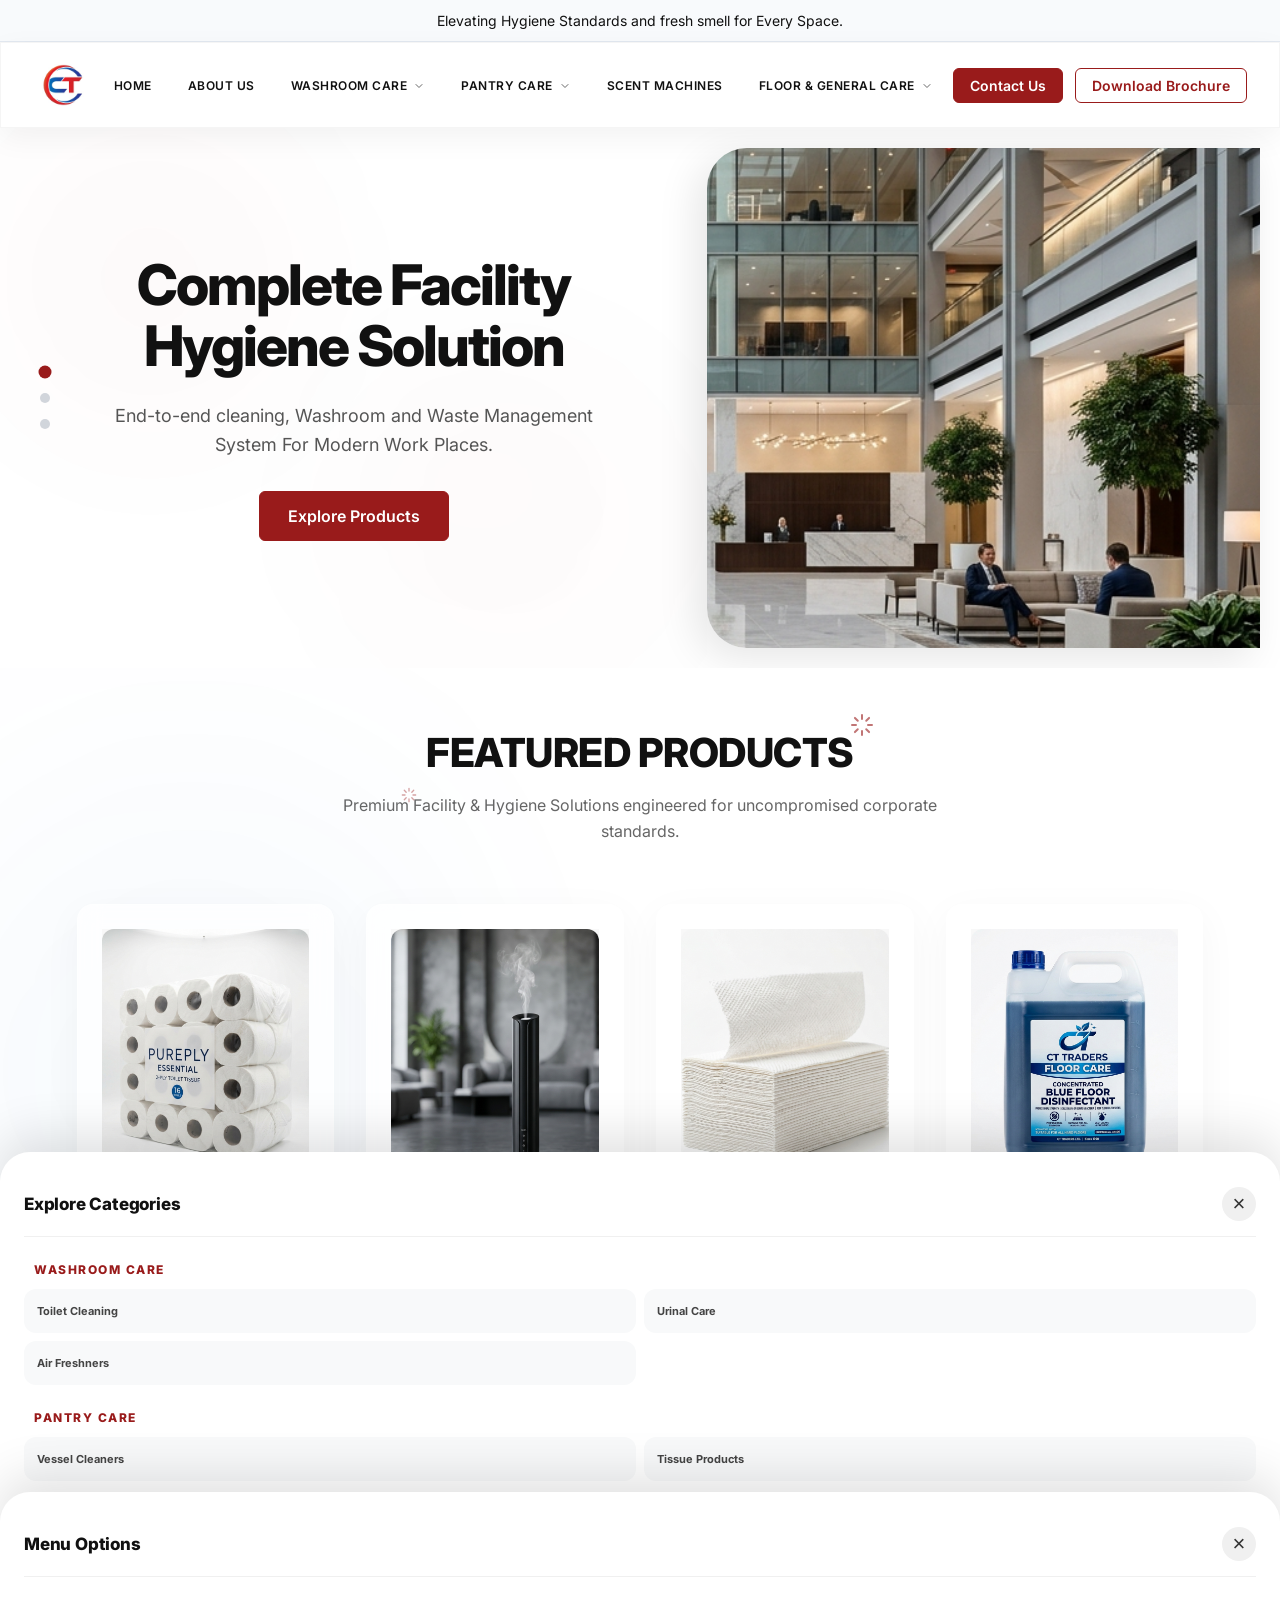
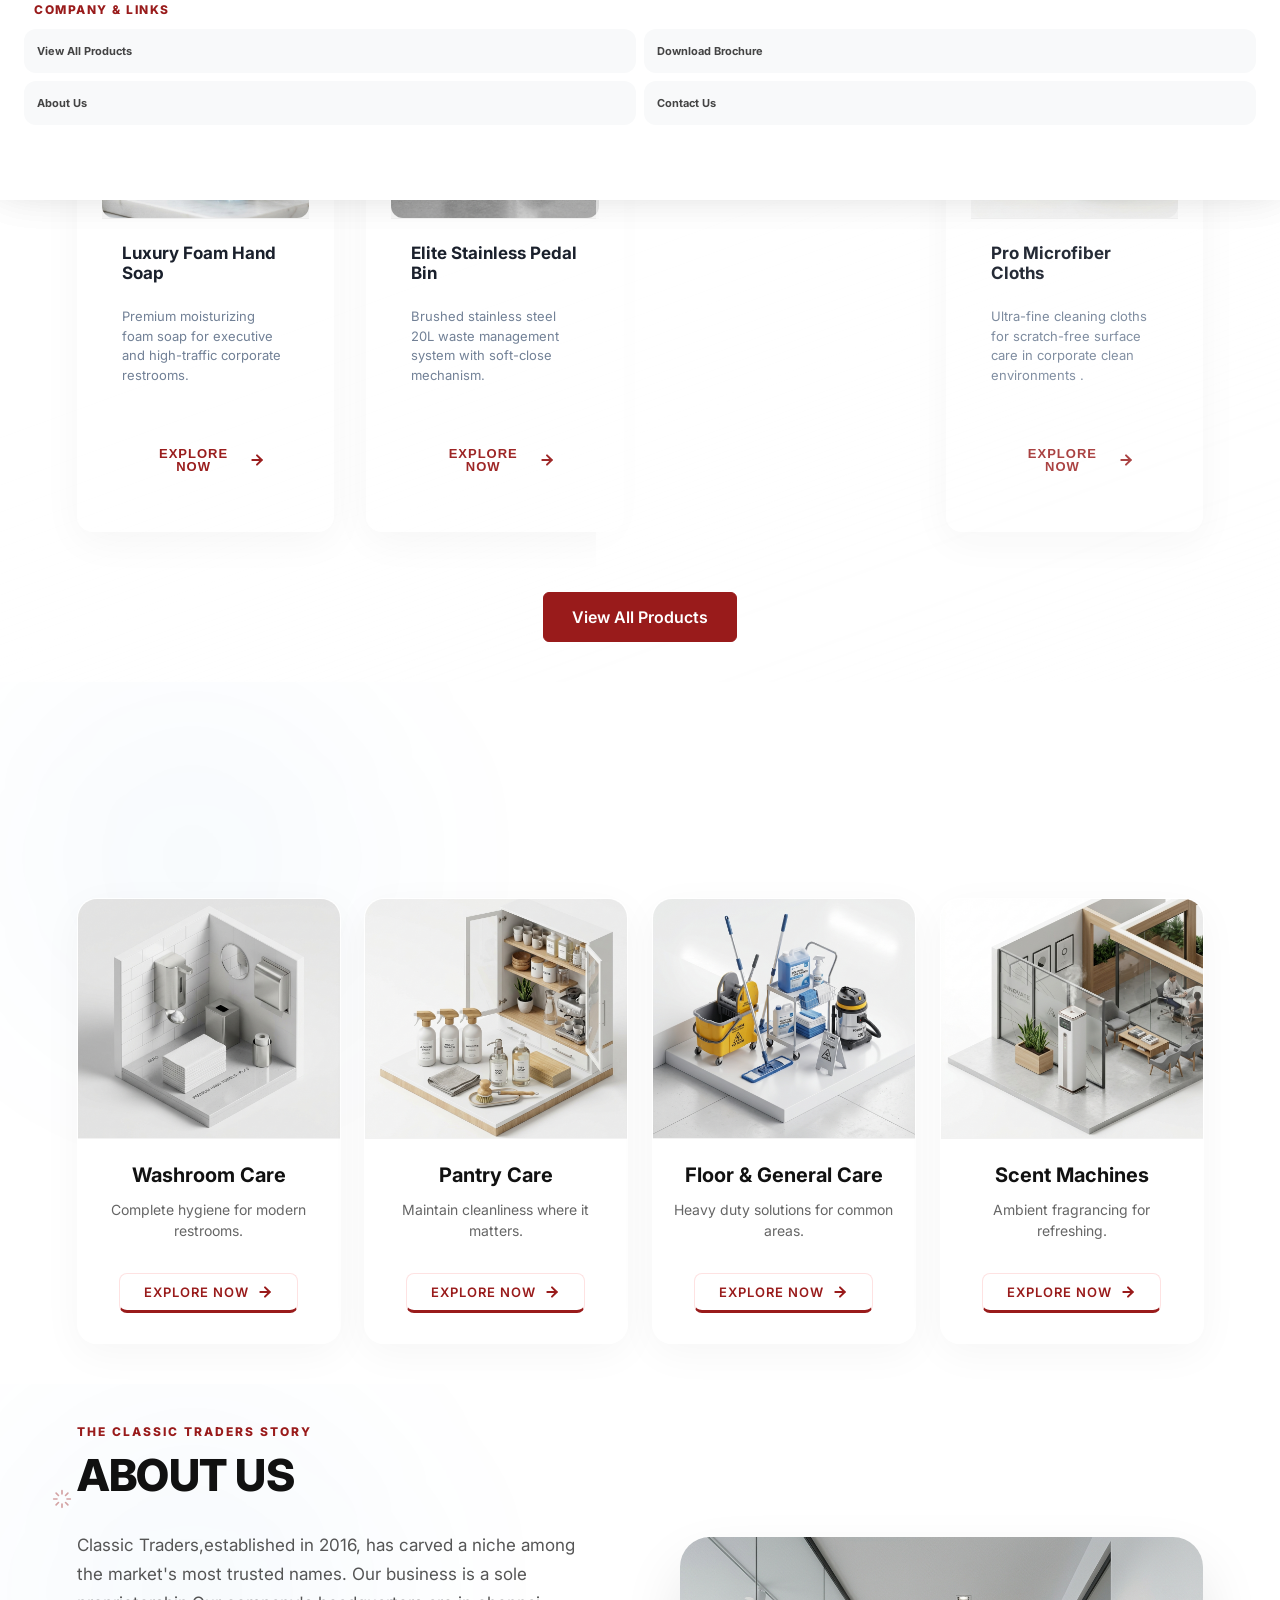
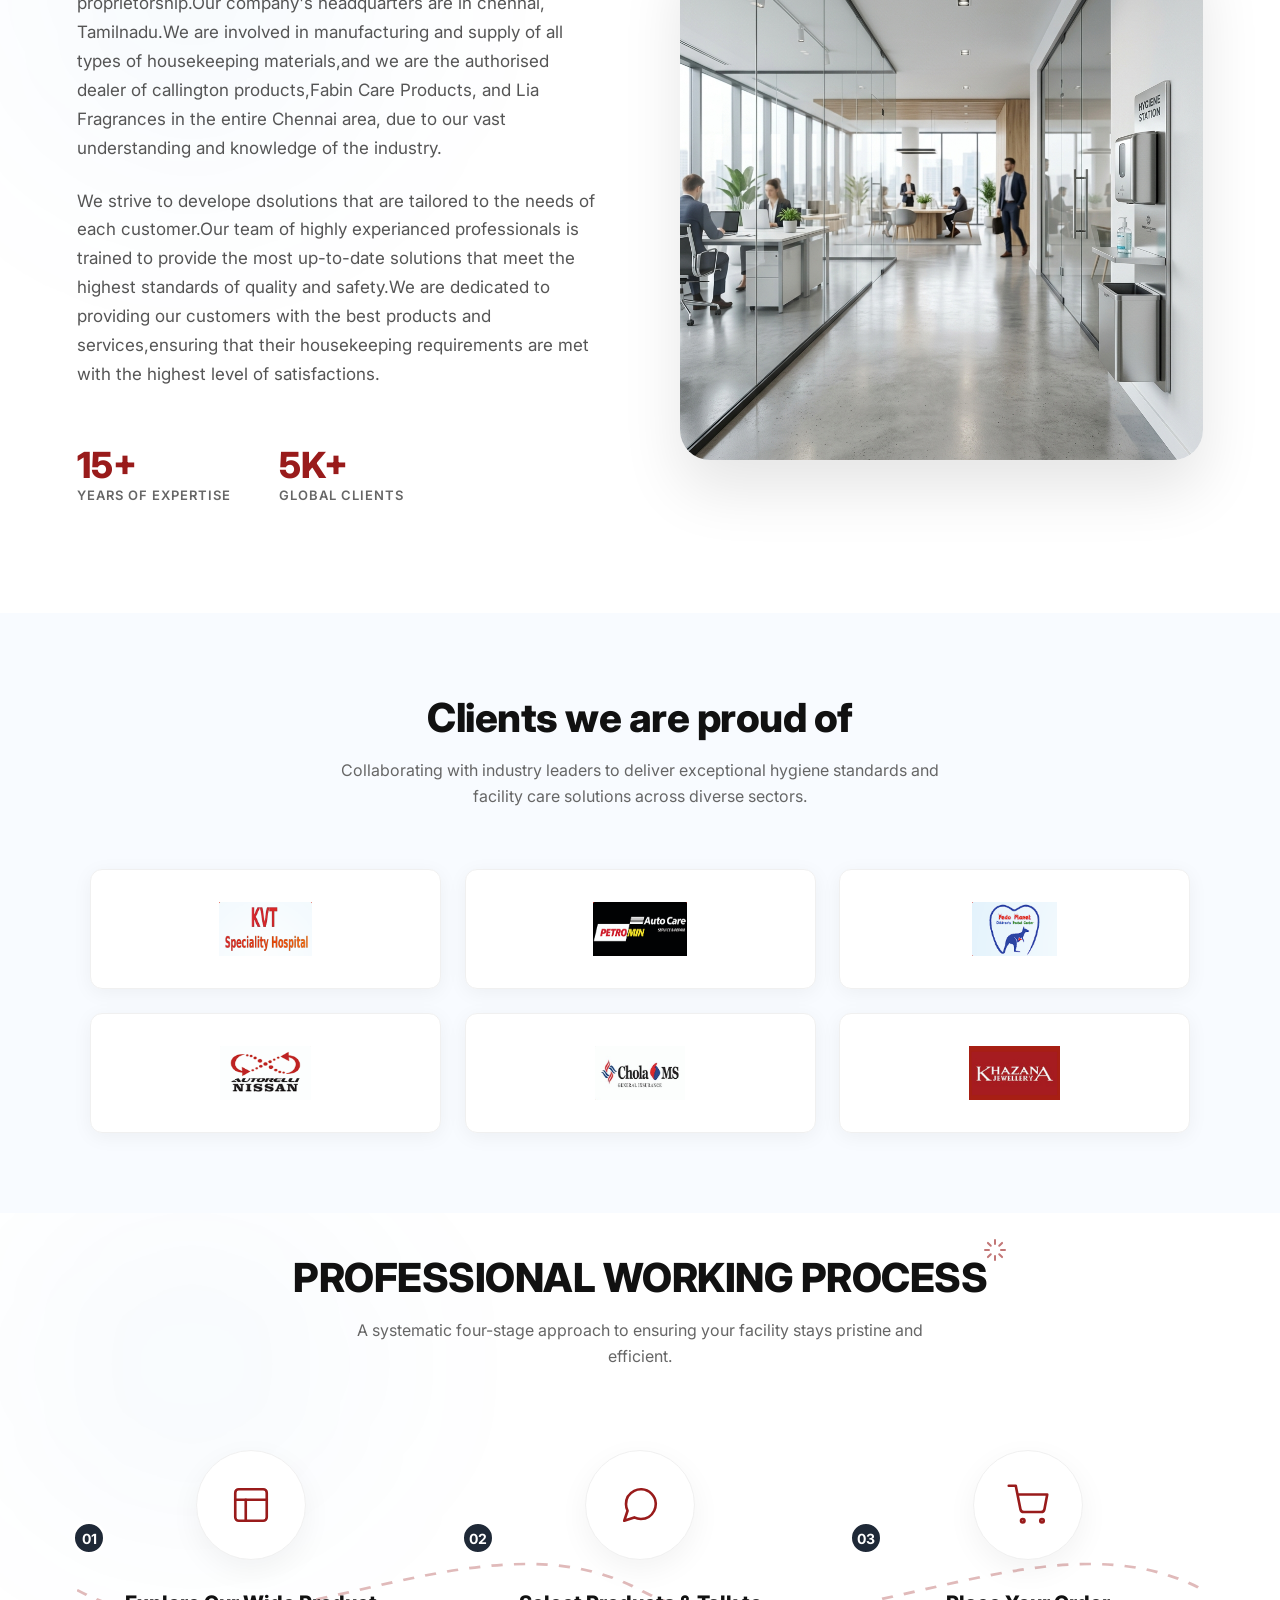
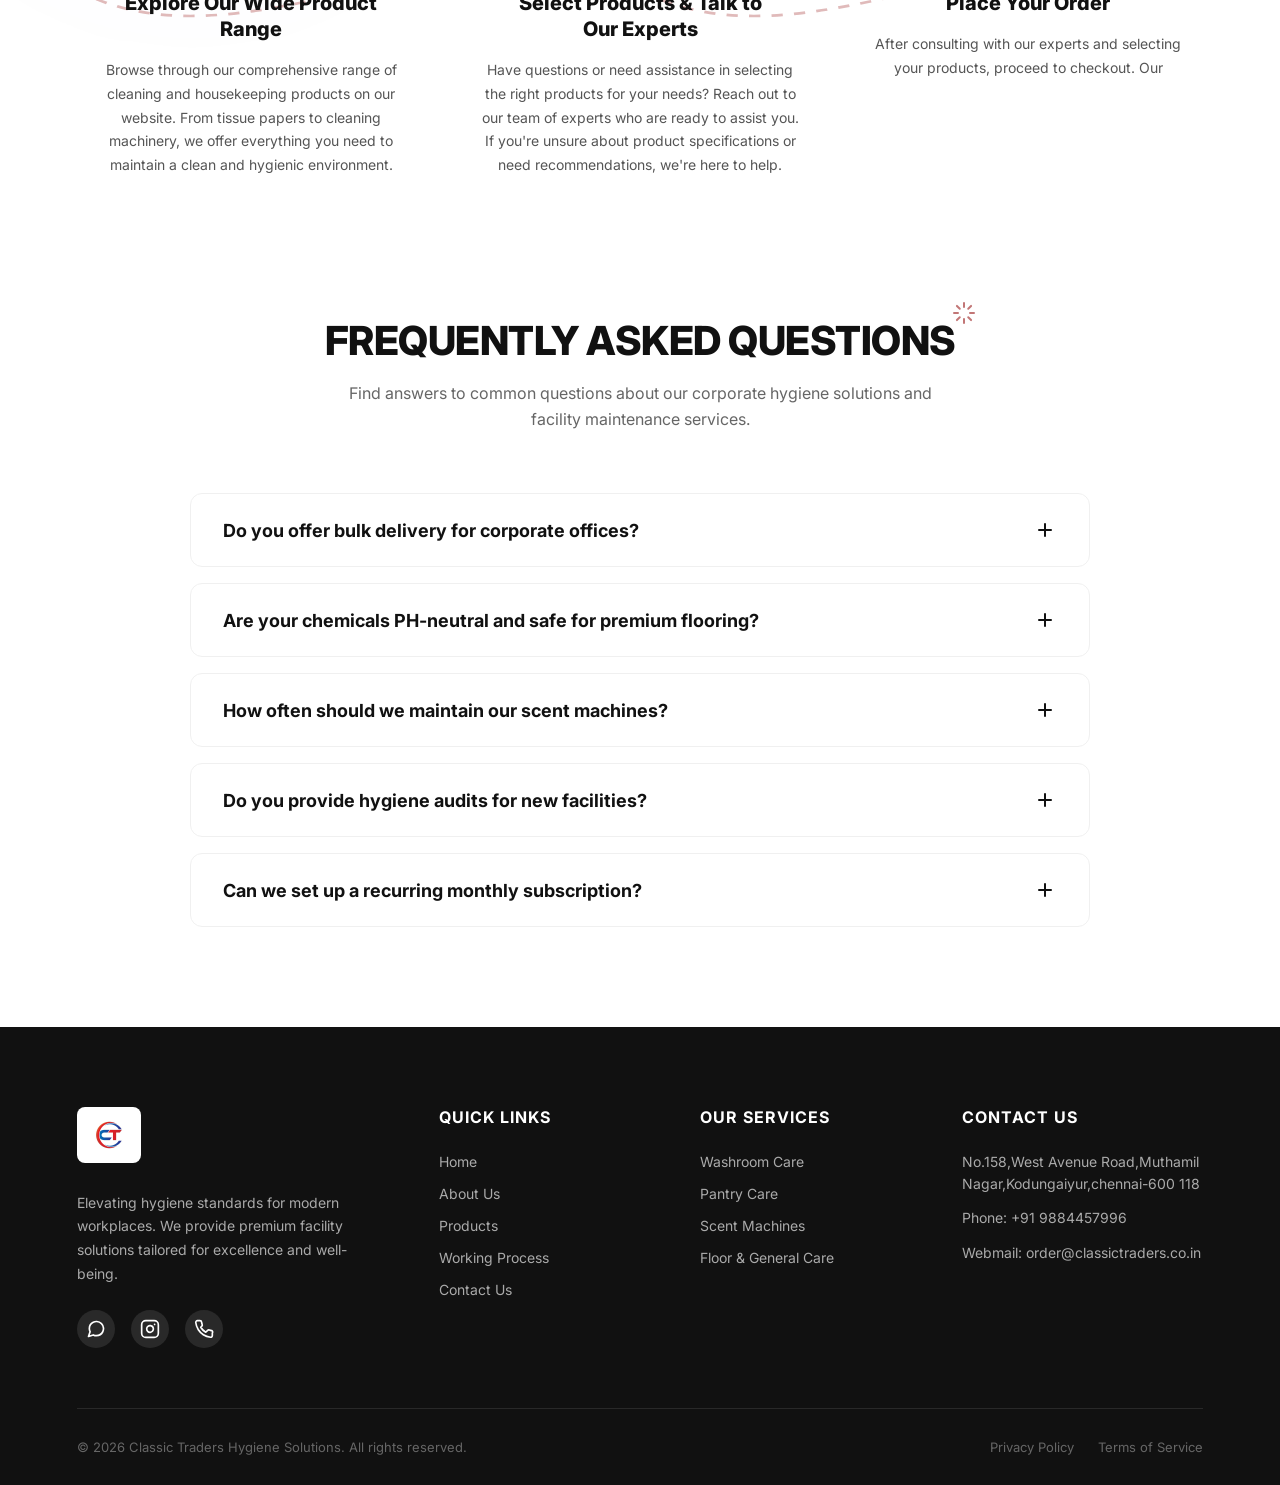
==== commit 1ad6c38f: "theupdated" ====
--- a/index.html
+++ b/index.html
@@ -5,8 +5,9 @@
     <meta charset="UTF-8">
     <meta name="viewport" content="width=device-width, initial-scale=1.0">
     <title>CT Traders | Premium Hygiene Solutions</title>
-    <link rel="stylesheet" href="style.css">
+    <link rel="stylesheet" href="assets/css/home.css">
     <link href="https://fonts.googleapis.com/css2?family=Inter:wght@400;500;600;700&display=swap" rel="stylesheet">
+    <link rel="stylesheet" href="https://cdnjs.cloudflare.com/ajax/libs/font-awesome/6.4.0/css/all.min.css">
 </head>
 
 <body id="top">
@@ -25,7 +26,7 @@
         <div class="navbar-left">
             <a href="#top" class="logo">
                 <!-- Replace 'your-logo.png' with the path to your actual logo image -->
-                <img src="assets/logo.jpg" alt="Logo" />
+                <img src="assets/images/logo.jpg" alt="Logo" />
             </a>
         </div>
 
@@ -47,9 +48,9 @@
                     <polyline points="6 9 12 15 18 9"></polyline>
                 </svg>
                 <div class="dropdown-menu">
-                    <a href="#">Toilet cleaning</a>
-                    <a href="#">Urinal care</a>
-                    <a href="#">Air freshners</a>
+                    <a href="washroom-care.html">Toilet Cleaning</a>
+                    <a href="washroom-care.html">Urinal Care</a>
+                    <a href="washroom-care.html">Air Freshners</a>
                 </div>
             </div>
             <div class="nav-item has-dropdown">
@@ -59,13 +60,11 @@
                     <polyline points="6 9 12 15 18 9"></polyline>
                 </svg>
                 <div class="dropdown-menu">
-                    <a href="#">Tissue products</a>
-                    <a href="#">Vessel cleaner</a>
-                </div>
-            </div>
-            <div class="nav-item">
-                SCENT MACHINES
-            </div>
+                    <a href="pantry-care.html">Vessel Cleaners</a>
+                    <a href="pantry-care.html">Tissue Products</a>
+                </div>
+            </div>
+            <a href="scent-machines.html" class="nav-item" style="text-decoration: none;">SCENT MACHINES</a>
             <div class="nav-item has-dropdown">
                 FLOOR &amp; GENERAL CARE
                 <svg class="chevron" width="12" height="12" viewBox="0 0 24 24" fill="none" stroke="currentColor"
@@ -73,26 +72,32 @@
                     <polyline points="6 9 12 15 18 9"></polyline>
                 </svg>
                 <div class="dropdown-menu">
-                    <a href="#">Floor cleaning</a>
-                    <a href="#">General</a>
-                    <a href="#">Waste management</a>
+                    <a href="floorgeneral.html">Floor Cleaning</a>
+                    <a href="floorgeneral.html">General Care</a>
+                    <a href="floorgeneral.html">Waste Management</a>
                 </div>
             </div>
         </nav>
 
         <div class="navbar-right">
-            <a href="contact.html" class="btn btn-outline btn-magnetic" style="text-decoration: none;">Contact Us</a>
-            <a href="assets/Classic Traders Profile.pdf" download="CT_Traders_Brochure"
-                class="btn btn-solid btn-magnetic" style="text-decoration: none;">Download Brochure</a>
-            <!-- Mobile Toggle Button -->
-            <button class="mobile-nav-toggle" id="mobileNavToggle" aria-label="Toggle Menu">
-                <svg width="24" height="24" viewBox="0 0 24 24" fill="none" stroke="currentColor" stroke-width="2"
-                    stroke-linecap="round" stroke-linejoin="round">
-                    <line x1="3" y1="12" x2="21" y2="12"></line>
-                    <line x1="3" y1="6" x2="21" y2="6"></line>
-                    <line x1="3" y1="18" x2="21" y2="18"></line>
-                </svg>
-            </button>
+            <!-- Mobile-only contact block -->
+            <a href="tel:+917996077797" class="mobile-contact-pill" aria-label="Call Us">
+                <div class="mobile-contact-icon">
+                    <svg width="16" height="16" viewBox="0 0 24 24" fill="none" stroke="#991b1b" stroke-width="2.5"
+                        stroke-linecap="round" stroke-linejoin="round">
+                        <path
+                            d="M22 16.92v3a2 2 0 0 1-2.18 2 19.79 19.79 0 0 1-8.63-3.07 19.5 19.5 0 0 1-6-6 19.79 19.79 0 0 1-3.07-8.67A2 2 0 0 1 4.11 2h3a2 2 0 0 1 2 1.72 12.84 12.84 0 0 0 .7 2.81 2 2 0 0 1-.45 2.11L8.09 9.91a16 16 0 0 0 6 6l2.27-2.27a2 2 0 0 1 2.11-.45 12.84 12.84 0 0 0 2.81.7A2 2 0 0 1 22 16.92z">
+                        </path>
+                    </svg>
+                </div>
+                <div class="mobile-contact-text">
+                    <span class="mobile-contact-label">REACH US</span>
+                    <span class="mobile-contact-number">+91 79960 77797</span>
+                </div>
+            </a>
+            <a href="contact.html" class="btn btn-solid btn-magnetic" style="text-decoration: none;">Contact Us</a>
+            <a href="assets/Classic Traders Profile.pdf" download="ct_traders_brochure.pdf"
+                class="btn btn-outline btn-magnetic" style="text-decoration: none;">Download Brochure</a>
         </div>
     </header>
 
@@ -111,23 +116,24 @@
                     <h1>Complete Facility Hygiene Solution</h1>
                     <p>End-to-end cleaning, Washroom and Waste Management System For Modern Work Places.</p>
                     <div class="hero-buttons">
-                        <button class="btn btn-solid btn-large btn-magnetic">Explore Products</button>
-
+                        <a href="allproducts.html" class="btn btn-solid btn-large btn-magnetic"
+                            style="text-decoration: none;">Explore Products</a>
                     </div>
                 </div>
                 <div class="content-slide">
                     <h1>Smart Washroom Hygiene</h1>
                     <p>From Urinal Care To Automated Air Diffuser, Maintain Hygiene That Meets Corporate Standards.</p>
                     <div class="hero-buttons">
-                        <button class="btn btn-solid btn-large btn-magnetic">View Washroom Solutions</button>
+                        <a href="washroom-care.html" class="btn btn-solid btn-large btn-magnetic"
+                            style="text-decoration: none;">View Washroom Solutions</a>
                     </div>
                 </div>
                 <div class="content-slide">
                     <h1>Uniform Fragrance For Large Spaces.</h1>
                     <p>FCP WM 2003 Ensures Consistent Scent Coverage Across 5000-7000 sq.ft Environments</p>
                     <div class="hero-buttons">
-                        <button class="btn btn-solid btn-large btn-magnetic">Explore Air Care System</button>
-
+                        <a href="scent-machines.html" class="btn btn-solid btn-large btn-magnetic"
+                            style="text-decoration: none;">Explore Air Care System</a>
                     </div>
                 </div>
             </div>
@@ -140,38 +146,7 @@
                 <!-- Play / Pause Control Toggle -->
             </div>
         </div>
-        <div class="hero-image" id="heroImage" style="background-image: url('assets/slide3.png');">
-            <!-- Option 2: The MacOS Dock -->
-            <div class="product-dock">
-                <div class="dock-item">
-                    <div class="dock-icon">🧴</div>
-                    <div class="dock-tooltip">
-                        <h4>Heavy Duty Cleaner</h4>
-                        <p>For spotless, shiny floors</p>
-                    </div>
-                </div>
-                <div class="dock-item">
-                    <div class="dock-icon">🍃</div>
-                    <div class="dock-tooltip">
-                        <h4>Eco Air Fresheners</h4>
-                        <p>Long-lasting natural scent</p>
-                    </div>
-                </div>
-                <div class="dock-item">
-                    <div class="dock-icon">🧻</div>
-                    <div class="dock-tooltip">
-                        <h4>Premium Tissues</h4>
-                        <p>Ultra-soft 3-ply comfort</p>
-                    </div>
-                </div>
-                <div class="dock-item">
-                    <div class="dock-icon">✨</div>
-                    <div class="dock-tooltip">
-                        <h4>Vessel Shiner</h4>
-                        <p>Crystal clear pantry wares</p>
-                    </div>
-                </div>
-            </div>
+        <div class="hero-image" id="heroImage" style="background-image: url('assets/images/slide3.png');">
         </div>
     </section>
 
@@ -201,7 +176,7 @@
             <!-- Product 1: Corporate Tissue -->
             <div class="product-card-small">
                 <div class="card-image">
-                    <img src="assets/corporate_tissue_bulk.png" alt="CT-Premium Corporate Tissue"
+                    <img src="assets/images/corporate_tissue_bulk.png" alt="CT-Premium Corporate Tissue"
                         style="width: 100%; height: 100%; object-fit: cover; border-radius: 12px;" />
                 </div>
                 <div class="card-info">
@@ -221,7 +196,7 @@
             <!-- Product 2: Scent Diffuser -->
             <div class="product-card-small">
                 <div class="card-image">
-                    <img src="assets/scent_diffuser.png" alt="CT-Aura Smart Scent Diffuser"
+                    <img src="assets/images/scent_diffuser.png" alt="CT-Aura Smart Scent Diffuser"
                         style="width: 100%; height: 100%; object-fit: cover; border-radius: 12px;" />
                 </div>
                 <div class="card-info">
@@ -241,7 +216,7 @@
             <!-- Product 3: Multi-fold Towels -->
             <div class="product-card-small">
                 <div class="card-image">
-                    <img src="assets/multifold_towels.png" alt="CT-Ultra Multi-fold Towels"
+                    <img src="assets/images/multifold_towels.png" alt="CT-Ultra Multi-fold Towels"
                         style="width: 100%; height: 100%; object-fit: cover; border-radius: 12px;" />
                 </div>
                 <div class="card-info">
@@ -261,7 +236,7 @@
             <!-- Product 4: Floor Care -->
             <div class="product-card-small">
                 <div class="card-image">
-                    <img src="assets/floor_disinfectant.png" alt="CT-Safe Floor Disinfectant"
+                    <img src="assets/images/floor_disinfectant.png" alt="CT-Safe Floor Disinfectant"
                         style="width: 100%; height: 100%; object-fit: cover; border-radius: 12px;" />
                 </div>
                 <div class="card-info">
@@ -281,7 +256,7 @@
             <!-- Product 5: Foam Soap -->
             <div class="product-card-small">
                 <div class="card-image">
-                    <img src="assets/foam_soap.png" alt="CT-Luxury Foam Soap"
+                    <img src="assets/images/foam_soap.png" alt="CT-Luxury Foam Soap"
                         style="width: 100%; height: 100%; object-fit: cover; border-radius: 12px;" />
                 </div>
                 <div class="card-info">
@@ -301,7 +276,7 @@
             <!-- Product 6: Pedal Bin -->
             <div class="product-card-small">
                 <div class="card-image">
-                    <img src="assets/pedal_bin.png" alt="CT-Elite Stainless Bin"
+                    <img src="assets/images/pedal_bin.png" alt="CT-Elite Stainless Bin"
                         style="width: 100%; height: 100%; object-fit: cover; border-radius: 12px;" />
                 </div>
                 <div class="card-info">
@@ -321,7 +296,7 @@
             <!-- Product 7: Garbage Bags -->
             <div class="product-card-small">
                 <div class="card-image">
-                    <img src="assets/garbage_bags.png" alt="CT-Industrial Garbage Bags"
+                    <img src="assets/images/garbage_bags.png" alt="CT-Industrial Garbage Bags"
                         style="width: 100%; height: 100%; object-fit: cover; border-radius: 12px;" />
                 </div>
                 <div class="card-info">
@@ -341,7 +316,7 @@
             <!-- Product 8: Microfiber Cloths -->
             <div class="product-card-small">
                 <div class="card-image">
-                    <img src="assets/microfiber_cloths.png" alt="CT-Pro Microfiber Cloths"
+                    <img src="assets/images/microfiber_cloths.png" alt="CT-Pro Microfiber Cloths"
                         style="width: 100%; height: 100%; object-fit: cover; border-radius: 12px;" />
                 </div>
                 <div class="card-info">
@@ -360,7 +335,7 @@
         </div>
 
         <div class="view-more-container" style="text-align: center; margin-top: 60px; position: relative; z-index: 10;">
-            <a href="#" class="btn btn-solid btn-large btn-magnetic">
+            <a href="allproducts.html" class="btn btn-solid btn-large btn-magnetic">
                 View All Products
             </a>
         </div>
@@ -384,13 +359,34 @@
         <div class="categories-grid">
             <!-- Category 1: Washroom Care -->
             <div class="category-card reveal reveal-scale delay-1">
+                <a href="washroom-care.html" style="text-decoration: none; color: inherit; display: block;">
+                    <div class="category-image">
+                        <img src="assets/images/category_washroom.png" alt="Washroom Care" />
+                    </div>
+                    <div class="category-info">
+                        <h3>Washroom Care</h3>
+                        <p>Complete hygiene for modern restrooms.</p>
+                        <span class="category-link">
+                            Explore Now
+                            <svg class="btn-arrow" width="16" height="16" viewBox="0 0 24 24" fill="none"
+                                stroke="currentColor" stroke-width="3" stroke-linecap="round" stroke-linejoin="round">
+                                <line x1="5" y1="12" x2="19" y2="12"></line>
+                                <polyline points="12 5 19 12 12 19"></polyline>
+                            </svg>
+                        </span>
+                    </div>
+                </a>
+            </div>
+
+            <!-- Category 2: Pantry Care -->
+            <div class="category-card reveal reveal-scale delay-2">
                 <div class="category-image">
-                    <img src="assets/category_washroom.png" alt="Washroom Care" />
+                    <img src="assets/images/category_pantry.png" alt="Pantry Care" />
                 </div>
                 <div class="category-info">
-                    <h3>Washroom Care</h3>
-                    <p>Complete hygiene for modern restrooms.</p>
-                    <a href="#" class="category-link">
+                    <h3>Pantry Care</h3>
+                    <p>Maintain cleanliness where it matters.</p>
+                    <a href="pantry-care.html" class="category-link">
                         Explore Now
                         <svg class="btn-arrow" width="16" height="16" viewBox="0 0 24 24" fill="none"
                             stroke="currentColor" stroke-width="3" stroke-linecap="round" stroke-linejoin="round">
@@ -401,15 +397,15 @@
                 </div>
             </div>
 
-            <!-- Category 2: Pantry Care -->
-            <div class="category-card reveal reveal-scale delay-2">
+            <!-- Category 3: Floor & General Care -->
+            <div class="category-card reveal reveal-scale delay-3">
                 <div class="category-image">
-                    <img src="assets/category_pantry.png" alt="Pantry Care" />
+                    <img src="assets/images/category_floor.png" alt="Floor & General Care" />
                 </div>
                 <div class="category-info">
-                    <h3>Pantry Care</h3>
-                    <p>Maintain cleanliness where it matters.</p>
-                    <a href="#" class="category-link">
+                    <h3>Floor & General Care</h3>
+                    <p>Heavy duty solutions for common areas.</p>
+                    <a href="floorgeneral.html" class="category-link">
                         Explore Now
                         <svg class="btn-arrow" width="16" height="16" viewBox="0 0 24 24" fill="none"
                             stroke="currentColor" stroke-width="3" stroke-linecap="round" stroke-linejoin="round">
@@ -420,34 +416,15 @@
                 </div>
             </div>
 
-            <!-- Category 3: Floor & General Care -->
-            <div class="category-card reveal reveal-scale delay-3">
-                <div class="category-image">
-                    <img src="assets/category_floor.png" alt="Floor & General Care" />
-                </div>
-                <div class="category-info">
-                    <h3>Floor & General Care</h3>
-                    <p>Heavy duty solutions for common areas.</p>
-                    <a href="#" class="category-link">
-                        Explore Now
-                        <svg class="btn-arrow" width="16" height="16" viewBox="0 0 24 24" fill="none"
-                            stroke="currentColor" stroke-width="3" stroke-linecap="round" stroke-linejoin="round">
-                            <line x1="5" y1="12" x2="19" y2="12"></line>
-                            <polyline points="12 5 19 12 12 19"></polyline>
-                        </svg>
-                    </a>
-                </div>
-            </div>
-
             <!-- Category 4: Scent Machines -->
             <div class="category-card reveal reveal-scale delay-4">
                 <div class="category-image">
-                    <img src="assets/category_scent.png" alt="Scent Machines" />
+                    <img src="assets/images/category_scent.png" alt="Scent Machines" />
                 </div>
                 <div class="category-info">
                     <h3>Scent Machines</h3>
                     <p>Ambient fragrancing for refreshing.</p>
-                    <a href="#" class="category-link">
+                    <a href="scent-machines.html" class="category-link">
                         Explore Now
                         <svg class="btn-arrow" width="16" height="16" viewBox="0 0 24 24" fill="none"
                             stroke="currentColor" stroke-width="3" stroke-linecap="round" stroke-linejoin="round">
@@ -504,46 +481,50 @@
             </div>
             <div class="about-image reveal reveal-right">
                 <div class="image-wrapper">
-                    <img src="assets/about_hygiene.png" alt="Modern Clean Office" />
+                    <img src="assets/images/about_hygiene.png" alt="Modern Clean Office" />
                 </div>
             </div>
         </div>
     </section>
 
-    <!-- Our Customers Slider Section -->
-    <section id="customers-slider" class="slider-section">
+    <!-- Our Clients Grid Section -->
+    <section id="clients-grid" class="client-grid-section">
         <div class="section-header reveal reveal-up">
-            <div class="sparkle-container">
-                <h2>TRUSTED BY INDUSTRY LEADERS</h2>
-                <svg class="sparkle-svg" width="24" height="24" viewBox="0 0 24 24" fill="none" stroke="currentColor"
-                    stroke-width="2" stroke-linecap="round" stroke-linejoin="round">
-                    <path
-                        d="M12 2v4M12 18v4M4.93 4.93l2.83 2.83M16.24 16.24l2.83 2.83M2 12h4M18 12h4M4.93 19.07l2.83-2.83M16.24 7.76l2.83-2.83">
-                    </path>
-                </svg>
-            </div>
-            <p>Collaborating with leading organizations to set new benchmarks in hygiene and facility care.</p>
-        </div>
-
-        <div class="slider-container">
-            <div class="slider-track" id="sliderTrack">
-                <!-- Original Set of Logos -->
-                <div class="slide"><img src="assets/kvt_logo.png" alt="KVT Speciality Hospital"></div>
-                <div class="slide"><img src="assets/petromin_logo.png" alt="PetroMin Auto Care"></div>
-                <div class="slide"><img src="assets/pedo_logo.png" alt="Pedo Planet"></div>
-                <div class="slide"><img src="assets/nissan_logo.png" alt="Autorelli Nissan"></div>
-                <div class="slide"><img src="assets/cholas.png" alt="Chola MS"></div>
-                <div class="slide"><img src="assets/khazana.png" alt="Khazana"></div>
-                <!-- Duplicate Set for Seamless Loop -->
-                <div class="slide"><img src="kvt_logo.png" alt="KVT Speciality Hospital"></div>
-                <div class="slide"><img src="petromin_logo.png" alt="PetroMin Auto Care"></div>
-                <div class="slide"><img src="pedo_logo.png" alt="Pedo Planet"></div>
-                <div class="slide"><img src="nissan_logo.png" alt="Autorelli Nissan"></div>
-                <div class="slide"><img src="cholas.png" alt="Chola MS"></div>
-                <div class="slide"><img src="khazana.png" alt="Khazana"></div>
+            <h2 class="grid-section-title">Clients we are proud of</h2>
+            <p class="grid-section-subtitle">Collaborating with industry leaders to deliver exceptional hygiene
+                standards and facility care solutions across diverse sectors.</p>
+        </div>
+
+        <div class="clients-container">
+            <div class="clients-grid">
+                <!-- Client 1 -->
+                <div class="client-card reveal reveal-up delay-1">
+                    <img src="assets/images/kvt_logo.png" alt="KVT Speciality Hospital">
+                </div>
+                <!-- Client 2 -->
+                <div class="client-card reveal reveal-up delay-2">
+                    <img src="assets/images/petromin_logo.png" alt="PetroMin Auto Care">
+                </div>
+                <!-- Client 3 -->
+                <div class="client-card reveal reveal-up delay-3">
+                    <img src="assets/images/pedo_logo.png" alt="Pedo Planet">
+                </div>
+                <!-- Client 4 -->
+                <div class="client-card reveal reveal-up delay-4">
+                    <img src="assets/images/nissan_logo.png" alt="Autorelli Nissan">
+                </div>
+                <!-- Client 5 -->
+                <div class="client-card reveal reveal-up delay-5">
+                    <img src="assets/images/cholas.png" alt="Chola MS">
+                </div>
+                <!-- Client 6 -->
+                <div class="client-card reveal reveal-up delay-6">
+                    <img src="assets/images/khazana.png" alt="Khazana">
+                </div>
             </div>
         </div>
     </section>
+
 
     <!-- Working Process Section -->
     <section id="working-process" class="process-section">
@@ -714,7 +695,7 @@
             <!-- Column 1: Brand Info -->
             <div class="footer-col brand-col">
                 <a href="#" class="footer-logo">
-                    <img src="assets/logo.jpg" alt="CT Traders Logo">
+                    <img src="assets/images/logo.jpg" alt="CT Traders Logo">
                 </a>
                 <p class="footer-desc">Elevating hygiene standards for modern workplaces. We provide premium facility
                     solutions tailored for excellence and well-being.</p>
@@ -750,9 +731,9 @@
             <div class="footer-col">
                 <h3>Quick Links</h3>
                 <ul class="footer-links">
-                    <li><a href="#">Home</a></li>
+                    <li><a href="index.html">Home</a></li>
                     <li><a href="#about-us">About Us</a></li>
-                    <li><a href="#">Products</a></li>
+                    <li><a href="allproducts.html">Products</a></li>
                     <li><a href="#working-process">Working Process</a></li>
                     <li><a href="contact.html">Contact Us</a></li>
                 </ul>
@@ -762,11 +743,11 @@
             <div class="footer-col">
                 <h3>Our Services</h3>
                 <ul class="footer-links">
-                    <li><a href="#">Washroom Care</a></li>
-                    <li><a href="#">Pantry Care</a></li>
-                    <li><a href="#">Scent Machines</a></li>
-                    <li><a href="#">Floor & General Care</a></li>
-                    <li><a href="#">Waste Management</a></li>
+                    <li><a href="washroom-care.html">Washroom Care</a></li>
+                    <li><a href="pantry-care.html">Pantry Care</a></li>
+                    <li><a href="scent-machines.html">Scent Machines</a></li>
+                    <li><a href="floorgeneral.html">Floor & General Care</a></li>
+
                 </ul>
             </div>
 
@@ -798,7 +779,7 @@
         const heroImage = document.getElementById('heroImage');
 
         // Define images matching the slide topics
-        const images = ['assets/slide3.png', 'assets/slide1.png', 'assets/slide2.png'];
+        const images = ['assets/images/slide3.png', 'assets/images/slide1.png', 'assets/images/slide2.png'];
         let currentSlide = 0;
         let slideInterval;
         let isPaused = false; // Tracks auto-cycle state
@@ -913,21 +894,6 @@
                 });
             });
 
-            // Re-trigger Logo Animation logic (ensuring it runs after DOM load)
-            const sliderTrack = document.getElementById('sliderTrack');
-            const sliderSection = document.getElementById('customers-slider');
-            if (sliderSection && sliderTrack) {
-                const sliderObserver = new IntersectionObserver((entries) => {
-                    entries.forEach(entry => {
-                        if (entry.isIntersecting) {
-                            sliderTrack.classList.add('animate-scroll');
-                        } else {
-                            sliderTrack.classList.remove('animate-scroll');
-                        }
-                    });
-                }, { threshold: 0.1 });
-                sliderObserver.observe(sliderSection);
-            }
 
             // FAQ Accordion Logic
             const faqItems = document.querySelectorAll('.faq-item');
@@ -950,6 +916,168 @@
             });
         });
     </script>
+
+
+
+
+
+
+
+    <!-- Mobile Bottom Navigation Bar -->
+    <nav class="mobile-bottom-nav" id="mobileBottomNav">
+        <a href="index.html" class="bottom-nav-item" id="navHome">
+            <i class="fa-solid fa-house"></i>
+            <span>Home</span>
+        </a>
+        <button class="bottom-nav-item" id="bottomNavCategory">
+            <i class="fa-solid fa-table-cells-large"></i>
+            <span>Category</span>
+        </button>
+
+        <a href="https://wa.me/919884457996" class="bottom-nav-item" id="navWhatsApp" target="_blank">
+            <i class="fa-brands fa-whatsapp"></i>
+            <span>WhatsApp</span>
+        </a>
+        <button class="bottom-nav-item" id="bottomNavMore">
+            <i class="fa-solid fa-bars"></i>
+            <span>More</span>
+        </button>
+    </nav>
+
+    <!-- Categories Drawer -->
+    <div class="bottom-more-overlay" id="categoryOverlay"></div>
+    <div class="bottom-more-drawer" id="categoryDrawer">
+        <div class="bottom-more-header">
+            <span>Explore Categories</span>
+            <button class="bottom-more-close" id="categoryClose">&times;</button>
+        </div>
+        <nav class="bottom-more-content">
+            <div class="drawer-section">
+                <h4>Washroom Care</h4>
+                <div class="drawer-grid">
+                    <a href="washroom-care.html" class="drawer-link">Toilet Cleaning</a>
+                    <a href="washroom-care.html" class="drawer-link">Urinal Care</a>
+                    <a href="washroom-care.html" class="drawer-link">Air Freshners</a>
+                </div>
+            </div>
+            <div class="drawer-section">
+                <h4>Pantry Care</h4>
+                <div class="drawer-grid">
+                    <a href="pantry-care.html" class="drawer-link">Vessel Cleaners</a>
+                    <a href="pantry-care.html" class="drawer-link">Tissue Products</a>
+                </div>
+            </div>
+            <div class="drawer-section">
+                <h4>Floor & General</h4>
+                <div class="drawer-grid">
+                    <a href="floorgeneral.html" class="drawer-link">Floor Cleaning</a>
+                    <a href="floorgeneral.html" class="drawer-link">General Care</a>
+                    <a href="floorgeneral.html" class="drawer-link">Waste Mgt</a>
+                </div>
+            </div>
+            <div class="drawer-section">
+                <h4>Scent Machines</h4>
+                <div class="drawer-grid">
+                    <a href="scent-machines.html" class="drawer-link">Wall Mounted</a>
+                    <a href="scent-machines.html" class="drawer-link">Floor Standing</a>
+                </div>
+            </div>
+        </nav>
+    </div>
+
+    <!-- More Options Drawer -->
+    <div class="bottom-more-overlay" id="moreOverlay"></div>
+    <div class="bottom-more-drawer" id="moreDrawer">
+        <div class="bottom-more-header">
+            <span>Menu Options</span>
+            <button class="bottom-more-close" id="moreClose">&times;</button>
+        </div>
+        <nav class="bottom-more-content">
+            <div class="drawer-section">
+                <h4>Company & Links</h4>
+                <div class="drawer-grid">
+                    <a href="allproducts.html" class="drawer-link">View All Products</a>
+                    <a href="assets/downloads/brochure.pdf" class="drawer-link" download>Download Brochure</a>
+                    <a href="index.html#about-us" class="drawer-link">About Us</a>
+                    <a href="contact.html" class="drawer-link">Contact Us</a>
+                </div>
+            </div>
+        </nav>
+    </div>
+
+    <script>
+        document.addEventListener('DOMContentLoaded', () => {
+            const bottomNavCategory = document.getElementById('bottomNavCategory');
+            const bottomNavMore = document.getElementById('bottomNavMore');
+            const categoryDrawer = document.getElementById('categoryDrawer');
+            const categoryOverlay = document.getElementById('categoryOverlay');
+            const categoryClose = document.getElementById('categoryClose');
+            
+            const moreDrawer = document.getElementById('moreDrawer');
+            const moreOverlay = document.getElementById('moreOverlay');
+            const moreClose = document.getElementById('moreClose');
+
+            if (bottomNavCategory && categoryDrawer && categoryOverlay) {
+                const openCategory = () => {
+                    categoryOverlay.classList.add('active');
+                    categoryDrawer.classList.add('active');
+                    document.body.style.overflow = 'hidden';
+                };
+                const closeCategory = () => {
+                    categoryOverlay.classList.remove('active');
+                    categoryDrawer.classList.remove('active');
+                    document.body.style.overflow = '';
+                };
+                
+                const newCatBtn = bottomNavCategory.cloneNode(true);
+                bottomNavCategory.parentNode.replaceChild(newCatBtn, bottomNavCategory);
+                newCatBtn.addEventListener('click', openCategory);
+                
+                if (categoryClose) categoryClose.addEventListener('click', closeCategory);
+                if (categoryOverlay) categoryOverlay.addEventListener('click', closeCategory);
+            }
+
+            if (bottomNavMore && moreDrawer && moreOverlay) {
+                const openMore = () => {
+                    moreOverlay.classList.add('active');
+                    moreDrawer.classList.add('active');
+                    document.body.style.overflow = 'hidden';
+                };
+                const closeMore = () => {
+                    moreOverlay.classList.remove('active');
+                    moreDrawer.classList.remove('active');
+                    document.body.style.overflow = '';
+                };
+                
+                const newMoreBtn = bottomNavMore.cloneNode(true);
+                bottomNavMore.parentNode.replaceChild(newMoreBtn, bottomNavMore);
+                newMoreBtn.addEventListener('click', openMore);
+                
+                if (moreClose) moreClose.addEventListener('click', closeMore);
+                if (moreOverlay) moreOverlay.addEventListener('click', closeMore);
+            }
+
+
+            // Active state based on current URL
+            const currentPath = window.location.pathname;
+            const fileName = currentPath.split('/').pop() || 'index.html';
+
+                        const navItems = {
+                'index.html': 'navHome',
+                'allproducts.html': 'bottomNavCategory',
+                'washroom-care.html': 'bottomNavCategory',
+                'pantry-care.html': 'bottomNavCategory',
+                'floorgeneral.html': 'bottomNavCategory',
+                'scent-machines.html': 'bottomNavCategory'
+            };
+
+            const activeId = navItems[fileName];
+            if (activeId) {
+                const element = document.getElementById(activeId);
+                if (element) element.classList.add('active');
+            }
+        });
+    </script>
 </body>
 
 </html>
--- a/assets/css/home.css
+++ b/assets/css/home.css
@@ -0,0 +1,3611 @@
+html {
+    scroll-behavior: smooth;
+}
+
+* {
+    box-sizing: border-box;
+    margin: 0;
+    padding: 0;
+}
+
+body {
+    font-family: 'Inter', -apple-system, BlinkMacSystemFont, "Segoe UI", Roboto, sans-serif;
+    background-color: #ffffff;
+    color: #111111;
+    -webkit-font-smoothing: antialiased;
+}
+
+
+
+/* Mobile Navigation Overlay */
+.mobile-nav-overlay {
+    position: fixed;
+    top: 0;
+    left: 0;
+    width: 100%;
+    height: 100vh;
+    background-color: rgba(0, 0, 0, 0.3);
+    backdrop-filter: blur(4px);
+    -webkit-backdrop-filter: blur(4px);
+    z-index: 2500;
+    opacity: 0;
+    visibility: hidden;
+    transition: all 0.4s ease;
+}
+
+.mobile-nav-overlay.active {
+    opacity: 1;
+    visibility: visible;
+}
+
+/* Notification Banner */
+.top-banner {
+    background-color: #e6f0fc;
+    /* Subtle blue */
+    padding: 12px 20px;
+    display: none; /* Hidden by default, shown via JS for first-time visitors */
+    justify-content: center;
+    align-items: center;
+    font-size: 14px;
+    color: #111111;
+}
+
+.top-banner .banner-text {
+    font-weight: 400;
+}
+
+
+
+.top-banner .banner-link {
+    color: #111111;
+    text-decoration: none;
+    font-weight: 600;
+    display: flex;
+    align-items: center;
+    gap: 4px;
+}
+
+.top-banner .banner-link:hover {
+    text-decoration: underline;
+}
+
+/* Main Navigation Bar */
+.navbar {
+    display: flex;
+    justify-content: space-between;
+    align-items: center;
+    padding: 12px 32px;
+    /* Increased height for a more prominent look */
+    background-color: rgba(255, 255, 255, 0.9);
+    backdrop-filter: blur(12px);
+    -webkit-backdrop-filter: blur(12px);
+    border: 1px solid rgba(0, 0, 0, 0.04);
+    border-radius: 0;
+    /* Removing radius for a flush fit when gaps are gone */
+    margin: 0;
+    /* Completely removed all gaps */
+    box-shadow: 0 10px 30px rgba(0, 102, 204, 0.12);
+    /* Branded blue depth */
+    position: sticky;
+    top: 0;
+    z-index: 2000;
+    transition: all 0.3s ease;
+}
+
+.navbar:hover {
+    box-shadow: 0 20px 50px rgba(0, 102, 204, 0.25);
+    /* Much more visible branded glow */
+    background-color: rgba(255, 255, 255, 0.98);
+    transform: translateY(-2px);
+    /* Slight lift to emphasize the shadow */
+}
+
+/* Logo */
+.navbar-left {
+    display: flex;
+    align-items: center;
+    flex-shrink: 0;
+}
+
+.logo {
+    display: flex;
+    align-items: center;
+    gap: 12px;
+    text-decoration: none;
+    color: #111111;
+    flex-shrink: 0;
+}
+
+.logo svg,
+.logo img {
+    flex-shrink: 0;
+    width: 60px;
+    height: 60px;
+    object-fit: contain;
+}
+
+.logo-text {
+    font-size: 22px;
+    font-weight: 700;
+    letter-spacing: -0.5px;
+}
+
+/* Center Navigation Links */
+.navbar-center {
+    display: flex;
+    align-items: center;
+    gap: 8px;
+    /* space between nav items */
+}
+
+.nav-item {
+    font-size: 12px;
+    font-weight: 600;
+    letter-spacing: 0.5px;
+    color: #111111;
+    padding: 8px 14px;
+    border-radius: 4px;
+    cursor: pointer;
+    display: flex;
+    align-items: center;
+    gap: 6px;
+    transition: background-color 0.2s;
+    position: relative;
+    /* Essential for dropdown positioning */
+}
+
+.nav-item .chevron {
+    color: #666666;
+    margin-top: 1px;
+    transition: transform 0.2s ease;
+}
+
+.nav-item:hover .chevron {
+    transform: rotate(180deg);
+    /* Flip chevron on hover */
+}
+
+.nav-item:hover {
+    background-color: #f9f9f9;
+}
+
+.nav-item.active {
+    background-color: #f6f5ec;
+    /* Warm beige background for active state */
+}
+
+/* Dropdown Menu Styles */
+.dropdown-menu {
+    position: absolute;
+    top: 100%;
+    left: 0;
+    background-color: #ffffff;
+    min-width: 200px;
+    box-shadow: 0 8px 24px rgba(0, 0, 0, 0.12);
+    border: 1px solid #eaeaea;
+    border-radius: 6px;
+    display: flex;
+    flex-direction: column;
+    padding: 12px 0;
+    z-index: 100;
+    opacity: 0;
+    visibility: hidden;
+    transform: translateY(10px);
+    transition: all 0.2s cubic-bezier(0.16, 1, 0.3, 1);
+}
+
+.nav-item:hover .dropdown-menu {
+    opacity: 1;
+    visibility: visible;
+    transform: translateY(4px);
+}
+
+.dropdown-menu a {
+    position: relative;
+    text-decoration: none;
+    color: #333333;
+    padding: 12px 20px 12px 20px;
+    font-size: 13px;
+    font-weight: 500;
+    letter-spacing: 0;
+    /* Override uppercase feeling */
+    transition: all 0.3s cubic-bezier(0.16, 1, 0.3, 1);
+    text-transform: none;
+    display: flex;
+    align-items: center;
+}
+
+.dropdown-menu a::before {
+    content: '→';
+    /* Small arrow indicator */
+    position: absolute;
+    left: 6px;
+    /* Initially hidden position */
+    opacity: 0;
+    color: #991b1b;
+    transition: all 0.3s cubic-bezier(0.16, 1, 0.3, 1);
+    font-size: 14px;
+}
+
+.dropdown-menu a:hover {
+    background-color: #fef2f2; /* Soft Red hover */
+    color: #991b1b;
+    /* Soft red hover text */
+    padding-left: 28px;
+    /* Slide text to the right to make room for arrow */
+}
+
+.dropdown-menu a:hover::before {
+    opacity: 1;
+    left: 12px;
+    /* Slide arrow into place */
+}
+
+/* Right Side Buttons */
+.navbar-right {
+    display: flex;
+    align-items: center;
+    gap: 12px;
+}
+
+.btn {
+    font-family: inherit;
+    font-size: 14px;
+    font-weight: 600;
+    padding: 8px 16px;
+    border-radius: 6px;
+    cursor: pointer;
+    text-decoration: none;
+    transition: all 0.2s ease;
+    display: inline-block;
+}
+
+.btn-outline {
+    background-color: transparent;
+    color: #991b1b;
+    border: 1px solid #991b1b;
+}
+
+.btn-outline:hover {
+    border-color: #7f1d1d;
+    background-color: rgba(153, 27, 27, 0.05);
+    color: #7f1d1d;
+}
+
+.btn-solid {
+    background-color: #991b1b;
+    color: #ffffff;
+    border: 1px solid #991b1b;
+}
+
+.btn-solid:hover {
+    background-color: #7f1d1d;
+    border-color: #7f1d1d;
+}
+
+.btn-with-icon {
+    display: inline-flex;
+    align-items: center;
+    justify-content: center;
+    gap: 12px;
+    line-height: 1; /* Ensures text doesn't shift the flex container baseline */
+}
+
+.btn-arrow {
+    display: block;
+    flex-shrink: 0;
+    transition: transform 0.3s cubic-bezier(0.175, 0.885, 0.32, 1.275);
+}
+
+.btn-with-icon:hover .btn-arrow {
+    transform: translateX(8px);
+}
+
+/* Mobile Toggle Buttons (Hidden on Desktop) */
+.mobile-nav-toggle,
+.mobile-nav-close {
+    display: none;
+    background: transparent;
+    border: none;
+    color: #111111;
+    cursor: pointer;
+    padding: 8px;
+    align-items: center;
+    justify-content: center;
+    transition: all 0.2s ease;
+}
+
+/* Mobile-only Contact Pill (Hidden on Desktop) */
+.mobile-contact-pill {
+    display: none;
+    align-items: center;
+    gap: 8px;
+    text-decoration: none;
+    background: rgba(153, 27, 27, 0.06);
+    border: 1px solid rgba(153, 27, 27, 0.15);
+    border-radius: 50px;
+    padding: 6px 14px 6px 10px;
+    transition: all 0.2s ease;
+}
+
+.mobile-contact-pill:hover {
+    background: rgba(153, 27, 27, 0.12);
+}
+
+.mobile-contact-icon {
+    width: 30px;
+    height: 30px;
+    border-radius: 50%;
+    background-color: #991b1b;
+    display: flex;
+    align-items: center;
+    justify-content: center;
+    flex-shrink: 0;
+}
+
+.mobile-contact-icon svg {
+    stroke: #ffffff;
+}
+
+.mobile-contact-text {
+    display: flex;
+    flex-direction: column;
+    white-space: nowrap;
+}
+
+.mobile-contact-label {
+    font-size: 9px;
+    font-weight: 800;
+    color: #991b1b;
+    letter-spacing: 1px;
+    text-transform: uppercase;
+    line-height: 1;
+    margin-bottom: 2px;
+}
+
+.mobile-contact-number {
+    font-size: 13px;
+    font-weight: 700;
+    color: #111111;
+    line-height: 1.1;
+}
+
+.mobile-nav-toggle:hover,
+.mobile-nav-close:hover {
+    color: #0066CC;
+}
+
+/* Hero Split-Screen Styles */
+.hero-split {
+    display: flex;
+    height: 540px;
+    /* Slightly increased height */
+    background-color: #f8fbff;
+    /* Very soft blue/grey */
+}
+
+.hero-content {
+    flex: 1;
+    display: flex;
+    flex-direction: column;
+    justify-content: center;
+    align-items: center;
+    /* Centers block elements like buttons */
+    text-align: center;
+    /* Centers the typography */
+    padding: 0 6%;
+    /* Balanced padding for a perfectly centered display */
+    position: relative;
+    /* Critical positioning anchor for vertical dots */
+}
+
+.hero-content h1 {
+    font-size: 56px;
+    font-weight: 800;
+    color: #111111;
+    line-height: 1.1;
+    margin-bottom: 24px;
+    letter-spacing: -1px;
+}
+
+.hero-content p {
+    font-size: 18px;
+    color: #555555;
+    line-height: 1.6;
+    margin-bottom: 0px;
+    /* Removes false bottom gap disrupting vertical centering */
+    max-width: 500px;
+}
+
+.hero-buttons {
+    display: flex;
+    gap: 16px;
+    margin-top: 32px;
+}
+
+.btn-large {
+    padding: 14px 28px;
+    font-size: 16px;
+}
+
+/* 3D Fluid Gradient Background */
+.fluid-bg {
+    position: absolute;
+    top: 0;
+    left: 0;
+    width: 100%;
+    height: 100%;
+    pointer-events: none;
+    z-index: 0;
+    overflow: hidden;
+}
+
+.color-blob {
+    position: absolute;
+    border-radius: 50%;
+    filter: blur(80px);
+    opacity: 0.7;
+    animation: rotate-blob 20s infinite linear;
+}
+
+.blob-1 {
+    width: 500px;
+    height: 500px;
+    background: radial-gradient(circle, rgba(153, 27, 27, 0.05) 0%, rgba(255, 255, 255, 0) 70%);
+    top: -100px;
+    left: -100px;
+    animation-duration: 25s;
+    animation-direction: alternate;
+}
+
+.blob-2 {
+    width: 600px;
+    height: 600px;
+    background: radial-gradient(circle, rgba(153, 27, 27, 0.03) 0%, rgba(255, 255, 255, 0) 70%);
+    bottom: -150px;
+    right: -100px;
+    animation-duration: 30s;
+    animation-delay: -5s;
+}
+
+.blob-3 {
+    width: 400px;
+    height: 400px;
+    background: radial-gradient(circle, rgba(153, 27, 27, 0.02) 0%, rgba(255, 255, 255, 0) 70%);
+    top: 30%;
+    left: 40%;
+    animation-duration: 20s;
+    animation-direction: reverse;
+}
+
+@keyframes rotate-blob {
+    0% {
+        transform: rotate(0deg) scale(1) translate(0, 0);
+    }
+
+    33% {
+        transform: rotate(120deg) scale(1.1) translate(30px, -50px);
+    }
+
+    66% {
+        transform: rotate(240deg) scale(0.9) translate(-40px, 40px);
+    }
+
+    100% {
+        transform: rotate(360deg) scale(1) translate(0, 0);
+    }
+}
+
+.content-slider {
+    position: relative;
+    width: 100%;
+    min-height: 320px;
+    /* Accounts for paragraph plus newly relocated buttons */
+    margin-bottom: 0px;
+    /* Gap logic relocated */
+    z-index: 10;
+}
+
+.content-slide {
+    opacity: 0;
+    position: absolute;
+    top: 0;
+    left: 0;
+    width: 100%;
+    height: 100%;
+    display: flex;
+    flex-direction: column;
+    justify-content: center;
+    /* Vertically centers the text in the slider constraint */
+    align-items: center;
+    /* CRITICAL FIX: Horizontally centers the constrained paragraph block */
+    transition: opacity 0.6s ease-in-out, transform 0.6s ease-in-out;
+    transform: translateX(10px);
+    pointer-events: none;
+}
+
+.content-slide.active {
+    opacity: 1;
+    transform: translateX(0);
+    position: relative;
+    pointer-events: auto;
+}
+
+.content-dots {
+    position: absolute;
+    left: 40px;
+    /* Pins the vertical dots to the left parallel edge */
+    top: 50%;
+    transform: translateY(-50%);
+    display: flex;
+    flex-direction: column;
+    /* Stacks the dots vertically */
+    gap: 16px;
+    margin-top: 0;
+    z-index: 10;
+}
+
+.content-dots .dot {
+    width: 10px;
+    height: 10px;
+    background-color: #d1d5db;
+    border-radius: 50%;
+    cursor: pointer;
+    transition: all 0.3s ease;
+}
+
+.content-dots .dot.active {
+    background-color: #991b1b;
+    transform: scale(1.3);
+}
+
+.slider-control {
+    width: 24px;
+    height: 24px;
+    background: transparent;
+    border: none;
+    cursor: pointer;
+    color: #888888;
+    display: flex;
+    align-items: center;
+    justify-content: center;
+    border-radius: 50%;
+    transition: all 0.2s ease;
+    padding: 0;
+    margin-left: -7px;
+    /* Align specifically with dots constraint center */
+}
+
+.slider-control:hover {
+    color: #111111;
+    background: #f2f2f2;
+}
+
+.hero-image {
+    flex: 1;
+    background-image: url('../images/slide3.png');
+    background-size: cover;
+    background-position: center;
+    background-attachment: fixed; /* Parallax effect */
+    border-top-left-radius: 40px;
+    border-bottom-left-radius: 40px;
+    margin: 20px 20px 20px 0;
+    box-shadow: -10px 10px 40px rgba(0, 0, 0, 0.1);
+    position: relative;
+    overflow: hidden;
+    display: flex;
+    align-items: flex-end;
+    /* Align the dock to the bottom */
+    justify-content: center;
+    /* Center the dock horizontally */
+    padding-bottom: 24px;
+}
+
+/* Option 2: MacOS Styled Dock */
+.product-dock {
+    display: flex;
+    gap: 12px;
+    padding: 10px 16px;
+    background: rgba(255, 255, 255, 0.4);
+    backdrop-filter: blur(20px);
+    -webkit-backdrop-filter: blur(20px);
+    border: 1px solid rgba(255, 255, 255, 0.6);
+    border-radius: 24px;
+    box-shadow: 0 10px 30px rgba(0, 0, 0, 0.15);
+    z-index: 10;
+}
+
+.dock-item {
+    position: relative;
+    display: flex;
+    align-items: center;
+    justify-content: center;
+    cursor: pointer;
+}
+
+.dock-icon {
+    width: 48px;
+    height: 48px;
+    background: #ffffff;
+    border-radius: 14px;
+    display: flex;
+    align-items: center;
+    justify-content: center;
+    font-size: 24px;
+    box-shadow: 0 4px 12px rgba(0, 0, 0, 0.1);
+    transition: all 0.3s cubic-bezier(0.175, 0.885, 0.32, 1.275);
+    transform-origin: bottom;
+}
+
+.dock-item:hover .dock-icon {
+    transform: scale(1.4) translateY(-4px);
+    border-radius: 12px;
+    box-shadow: 0 10px 20px rgba(0, 0, 0, 0.15);
+    z-index: 11;
+}
+
+.dock-tooltip {
+    position: absolute;
+    bottom: 80px;
+    background: rgba(17, 17, 17, 0.9);
+    backdrop-filter: blur(8px);
+    color: #ffffff;
+    padding: 12px 16px;
+    border-radius: 12px;
+    width: max-content;
+    max-width: 200px;
+    text-align: center;
+    box-shadow: 0 8px 24px rgba(0, 0, 0, 0.2);
+    /* Tooltip initial hidden state */
+    opacity: 0;
+    visibility: hidden;
+    transform: translateY(10px);
+    transition: all 0.3s cubic-bezier(0.16, 1, 0.3, 1);
+    pointer-events: none;
+    z-index: 12;
+}
+
+/* Tooltip Down Triangle Pointer */
+.dock-tooltip::after {
+    content: '';
+    position: absolute;
+    bottom: -6px;
+    left: 50%;
+    transform: translateX(-50%);
+    border-width: 6px 6px 0;
+    border-style: solid;
+    border-color: rgba(17, 17, 17, 0.9) transparent transparent transparent;
+    display: block;
+    width: 0;
+}
+
+.dock-item:hover .dock-tooltip {
+    opacity: 1;
+    visibility: visible;
+    transform: translateY(0);
+}
+
+.dock-tooltip h4 {
+    font-size: 13px;
+    font-weight: 600;
+    margin-bottom: 4px;
+    color: #ffffff;
+}
+
+.dock-tooltip p {
+    font-size: 11px;
+    color: #cccccc;
+    margin: 0;
+    line-height: 1.3;
+}
+
+.featured-products-section {
+    padding: 60px 6% 40px;
+    background-color: #ffffff;
+}
+
+.section-header {
+    text-align: center;
+    margin-bottom: 60px;
+}
+
+.section-header .eyebrow {
+    font-size: 12px;
+    font-weight: 700;
+    color: #0066CC;
+    letter-spacing: 2px;
+    text-transform: uppercase;
+    display: block;
+    margin-bottom: 12px;
+}
+
+.section-header h2 {
+    font-size: 40px;
+    font-weight: 800;
+    color: #111111;
+    margin-bottom: 16px;
+    letter-spacing: -0.5px;
+}
+
+.section-header p {
+    font-size: 16px;
+    color: #666666;
+    max-width: 600px;
+    margin: 0 auto;
+    line-height: 1.6;
+}
+
+
+
+.product-grid {
+    display: grid;
+    grid-template-columns: repeat(4, 1fr);
+    /* 4 columns tailored for 8 products */
+    gap: 32px;
+    /* Increased gap geometry */
+    max-width: 1400px;
+    /* Expanded grid boundary to allow wider containers */
+    margin: 0 auto;
+}
+
+.product-card-small {
+    background: #ffffff;
+    border: 1px solid #f2f2f2;
+    /* Even lighter default border */
+    border-radius: 16px;
+    overflow: hidden;
+    transition: all 0.4s cubic-bezier(0.165, 0.84, 0.44, 1);
+    cursor: pointer;
+    box-shadow: 0 4px 12px rgba(0, 0, 0, 0.03);
+    /* Subtle permanent shadow */
+    display: flex;
+    flex-direction: column;
+    height: 100%;
+}
+
+.product-card-small:hover {
+    transform: translateY(-4px);
+    box-shadow: 0 20px 40px rgba(0, 0, 0, 0.08);
+    /* More pronounced shadow on hover */
+    border-color: #f87171;
+    /* Thinner-looking red (lighter shade) */
+}
+
+.card-image {
+    height: 260px;
+    /* Massively expanded image height block */
+    background: #f8f8f8;
+    /* Changed from f8fbff blue to neutral gray */
+    display: flex;
+    align-items: center;
+    justify-content: center;
+    border-bottom: 1px solid #f2f2f2;
+    overflow: hidden;
+}
+
+.card-image .mockup {
+    font-size: 70px;
+    /* Larger scaled icons */
+    transition: transform 0.4s ease;
+}
+
+.product-card-small:hover .mockup {
+    transform: scale(1.15);
+}
+
+.card-info {
+    padding: 24px 20px 24px 20px;
+    /* Precise padding from screenshot */
+    text-align: left;
+    /* Switched to left align as per screenshot */
+    display: flex;
+    flex-direction: column;
+    flex-grow: 1;
+    gap: 12px; /* Minimum gap between items */
+}
+
+.card-info h4 {
+    font-size: 17px;
+    /* Tighter, more compact title font */
+    font-weight: 700;
+    color: #1a202c;
+    /* Deep slate gray */
+    margin-bottom: 8px;
+}
+
+.card-info p {
+    font-size: 13px;
+    /* Slightly smaller description font */
+    font-weight: 400;
+    color: #718096;
+    /* Muted gray for description */
+    margin: 0;
+    line-height: 1.5;
+}
+
+.btn-learn-more, 
+.category-link {
+    position: relative;
+    overflow: hidden;
+    width: fit-content;
+    margin: auto auto 0; /* Keeps alignment at bottom */
+    margin-top: 20px;    /* Ensures a minimum gap of 20px from description */
+    padding: 10px 24px;
+    background-color: #ffffff;
+    color: #991b1b;
+    border: 1px solid #fee2e2;
+    border-bottom: 3px solid #991b1b;
+    border-radius: 8px;
+    font-size: 13px;
+    font-weight: 600;
+    text-transform: uppercase;
+    letter-spacing: 1px;
+    cursor: pointer;
+    transition: all 0.4s cubic-bezier(0.19, 1, 0.22, 1);
+    z-index: 1;
+    display: flex;
+    align-items: center;
+    justify-content: center;
+    text-decoration: none;
+    gap: 8px;
+    line-height: 1;
+    background-size: 200% 200%;
+}
+
+.btn-arrow {
+    transition: transform 0.3s ease;
+}
+
+.btn-learn-more:hover,
+.category-link:hover {
+    color: #ffffff;
+    border-color: transparent;
+    border-bottom-color: #7f1818;
+    background-image: 
+        radial-gradient(at 0% 0%, #991b1b 0, transparent 50%), 
+        radial-gradient(at 50% 0%, #0066CC 0, transparent 50%), 
+        radial-gradient(at 100% 0%, #991b1b 0, transparent 50%), 
+        radial-gradient(at 0% 100%, #111111 0, transparent 50%), 
+        radial-gradient(at 100% 100%, #991b1b 0, transparent 50%);
+    background-color: #991b1b;
+    animation: mesh-move 4s ease infinite;
+    transform: translateY(-5px) scale(1.05);
+    box-shadow: 0 15px 30px rgba(153, 27, 27, 0.2);
+}
+
+.btn-learn-more:hover .btn-arrow,
+.category-link:hover .btn-arrow {
+    transform: translateX(4px);
+}
+
+.btn-learn-more:active,
+.category-link:active {
+    transform: translateY(-2px) scale(1);
+}
+
+@keyframes mesh-move {
+    0% { background-position: 0% 50%; }
+    50% { background-position: 100% 50%; }
+    100% { background-position: 0% 50%; }
+}
+
+/* Categories Section */
+.categories-section {
+    padding: 40px 6%;
+    background-color: #ffffff;
+}
+
+.categories-grid {
+    display: grid;
+    grid-template-columns: repeat(4, 1fr);
+    gap: 24px;
+    max-width: 1400px;
+    margin: 0 auto;
+}
+
+.category-card {
+    background: #ffffff;
+    border: 1px solid #f2f2f2;
+    border-radius: 20px;
+    overflow: hidden;
+    transition: all 0.4s cubic-bezier(0.165, 0.84, 0.44, 1);
+    display: flex;
+    flex-direction: column;
+    box-shadow: 0 4px 15px rgba(0, 0, 0, 0.02);
+    cursor: pointer;
+}
+
+.category-card:hover {
+    transform: translateY(-8px);
+    box-shadow: 0 30px 60px rgba(0, 0, 102, 0.07);
+    border-color: #0066CC;
+}
+
+.category-image {
+    width: 100%;
+    height: 240px;
+    background: #f8f8f8;
+    display: flex;
+    align-items: center;
+    justify-content: center;
+    border-bottom: 1px solid #f2f2f2;
+    overflow: hidden;
+    transition: all 0.3s ease;
+}
+
+.category-image img {
+    width: 100%;
+    height: 100%;
+    object-fit: cover;
+    transition: transform 0.6s cubic-bezier(0.165, 0.84, 0.44, 1);
+}
+
+.category-card:hover .category-image img {
+    transform: scale(1.1);
+}
+
+.category-card:hover .category-image {
+    background: #eef6ff;
+}
+
+.category-info {
+    padding: 24px 20px 30px;
+    text-align: center;
+    display: flex;
+    flex-direction: column;
+    align-items: center;
+    gap: 12px;
+    flex-grow: 1;
+}
+
+.category-info h3 {
+    font-size: 20px;
+    font-weight: 700;
+    color: #111111;
+    margin: 0;
+}
+
+.category-info p {
+    font-size: 14px;
+    color: #666666;
+    line-height: 1.5;
+    margin: 0;
+}
+
+
+/* About Us Section */
+.about-section {
+    padding: 40px 6%;
+    background-color: #ffffff;
+}
+
+.about-container {
+    max-width: 1400px;
+    margin: 0 auto;
+    display: flex;
+    align-items: center;
+    gap: 80px;
+}
+
+.about-content {
+    flex: 1;
+}
+
+.about-content h2 {
+    font-size: 44px;
+    font-weight: 800;
+    color: #111111;
+    margin-bottom: 20px;
+    line-height: 1.1;
+}
+
+.about-content p {
+    font-size: 17px;
+    color: #555555;
+    line-height: 1.7;
+    margin-bottom: 24px;
+}
+
+.about-stats {
+    display: flex;
+    gap: 48px;
+    margin-bottom: 40px;
+    padding: 30px 0;
+}
+
+.stat-item {
+    display: flex;
+    flex-direction: column;
+}
+
+.stat-number {
+    font-size: 36px;
+    font-weight: 800;
+    color: #991b1b;
+}
+
+.stat-label {
+    font-size: 13px;
+    color: #666666;
+    font-weight: 600;
+    text-transform: uppercase;
+    letter-spacing: 1px;
+}
+
+.about-image {
+    flex: 1;
+}
+
+.image-wrapper {
+    position: relative;
+    border-radius: 30px;
+    overflow: hidden;
+    box-shadow: 0 30px 60px rgba(0, 0, 0, 0.1);
+}
+
+.image-wrapper img {
+    width: 100%;
+    height: auto;
+    display: block;
+    transition: transform 0.6s ease;
+}
+
+.image-wrapper:hover img {
+    transform: scale(1.05);
+}
+
+
+/* Responsive adjustments */
+@media (max-width: 900px) {
+    .navbar {
+        padding: 12px 20px;
+    }
+
+    .mobile-nav-toggle {
+        display: none;
+    }
+
+    .header-contact-block {
+        display: none;
+    }
+
+    .mobile-contact-pill {
+        display: flex;
+    }
+
+    .navbar-center {
+        display: none;
+    }
+
+    .mobile-nav-close {
+        display: none;
+        position: absolute;
+        top: 24px;
+        right: 24px;
+        padding: 8px;
+    }
+
+    .nav-item {
+        font-size: 16px;
+        width: 100%;
+        padding: 12px 0;
+    }
+
+    .nav-item.has-dropdown {
+        flex-direction: column;
+        align-items: flex-start;
+    }
+
+    .nav-item .chevron {
+        margin-left: auto; /* Push chevron to the right on mobile */
+    }
+
+    .dropdown-menu {
+        position: static;
+        opacity: 1;
+        visibility: visible;
+        transform: none;
+        box-shadow: none;
+        border: none;
+        padding-left: 20px;
+        margin-top: 8px;
+        max-height: 0;
+        overflow: hidden;
+        transition: max-height 0.3s ease;
+    }
+
+    .nav-item.has-dropdown:hover .dropdown-menu {
+        max-height: 500px; /* Expand on hover for simple logic, or use JS for toggle */
+    }
+
+    .navbar-right {
+        gap: 8px;
+    }
+
+    .navbar-right .btn-outline,
+    .navbar-right .btn-solid {
+        display: none; /* Hide buttons on mobile header to save space */
+    }
+
+    .hero-split {
+        flex-direction: column;
+        height: auto;
+    }
+
+    .hero-content {
+        padding: 60px 20px;
+        align-items: center;
+        text-align: center;
+    }
+
+    .hero-content h1 {
+        font-size: 40px;
+    }
+
+    .hero-image {
+        margin: 0;
+        border-radius: 0;
+        width: 100%;
+        height: auto;
+        aspect-ratio: 16 / 9;
+        background-attachment: scroll;
+        background-size: 100% auto;
+        background-repeat: no-repeat;
+        background-position: center top;
+        box-shadow: none;
+    }
+
+    .product-dock {
+        transform: scale(0.85);
+        /* Slightly resize for smaller screens */
+        padding-bottom: 0px;
+    }
+
+    .hero-buttons {
+        flex-direction: column;
+        width: 100%;
+        max-width: 300px;
+    }
+
+    .btn-large {
+        width: 100%;
+    }
+
+    .content-dots {
+        position: static;
+        flex-direction: row;
+        transform: none;
+        margin-top: 24px;
+        left: auto;
+    }
+
+    .product-grid {
+        grid-template-columns: 1fr;
+        gap: 16px;
+    }
+
+    .featured-products-section {
+        padding: 60px 20px;
+    }
+
+    .categories-section {
+        padding: 60px 20px;
+    }
+
+    .categories-grid {
+        grid-template-columns: 1fr;
+        gap: 16px;
+    }
+
+    .category-card {
+        padding: 30px 20px;
+    }
+
+    /* About Us Responsive */
+    .about-section {
+        padding: 60px 20px;
+    }
+
+    .about-container {
+        flex-direction: column-reverse;
+        gap: 40px;
+    }
+
+    .about-content h2 {
+        font-size: 32px;
+    }
+
+    .about-stats {
+        gap: 32px;
+        justify-content: flex-start;
+        padding: 20px 0;
+    }
+
+    .stat-number {
+        font-size: 28px;
+    }
+}
+
+/* Clients Grid Section */
+.client-grid-section {
+    padding: 80px 6%;
+    background-color: #f8fbff; /* Very light background for contrast */
+}
+
+.grid-section-title {
+    font-size: 36px;
+    font-weight: 800;
+    color: #111111;
+    margin-bottom: 16px;
+    text-align: center;
+}
+
+.grid-section-subtitle {
+    font-size: 16px;
+    color: #666666;
+    max-width: 700px;
+    margin: 0 auto 60px;
+    text-align: center;
+    line-height: 1.6;
+}
+
+.clients-container {
+    max-width: 1100px;
+    margin: 0 auto;
+}
+
+.clients-grid {
+    display: grid;
+    grid-template-columns: repeat(3, 1fr);
+    gap: 24px;
+}
+
+.client-card {
+    background-color: #ffffff;
+    border: 1px solid #f0f0f0;
+    border-radius: 12px;
+    padding: 40px;
+    display: flex;
+    align-items: center;
+    justify-content: center;
+    box-shadow: 0 4px 20px rgba(0, 0, 0, 0.05);
+    transition: all 0.3s cubic-bezier(0.165, 0.84, 0.44, 1);
+}
+
+.client-card:hover {
+    transform: translateY(-8px);
+    box-shadow: 0 20px 40px rgba(0, 0, 0, 0.08);
+    border-color: #e0e0e0;
+}
+
+.client-card img {
+    max-width: 100%;
+    max-height: 80px;
+    object-fit: contain;
+    filter: grayscale(10%;) opacity(0.8);
+    transition: all 0.3s ease;
+}
+
+.client-card:hover img {
+    filter: grayscale(0) opacity(1);
+    transform: scale(1.05);
+}
+
+@media (max-width: 992px) {
+    .clients-grid {
+        grid-template-columns: repeat(2, 1fr);
+    }
+}
+
+@media (max-width: 576px) {
+    .clients-grid {
+        grid-template-columns: 1fr;
+    }
+    .client-grid-section {
+        padding: 60px 20px;
+    }
+    .grid-section-title {
+        font-size: 28px;
+    }
+}
+
+
+/* Contact Us Section Styles */
+.contact-section {
+    padding: 40px 6% 80px;
+    background-color: #ffffff;
+}
+
+.contact-container {
+    max-width: 1400px;
+    margin: 0 auto;
+    display: flex;
+    gap: 80px;
+    align-items: stretch; /* Match height of both columns */
+}
+
+.contact-info {
+    flex: 1;
+}
+
+.contact-info h2 {
+    font-size: 44px;
+    font-weight: 800;
+    color: #111111;
+    margin-bottom: 32px;
+    line-height: 1.1;
+    letter-spacing: -1px;
+}
+
+.contact-info p {
+    font-size: 17px;
+    color: #555555;
+    line-height: 1.6;
+    margin-bottom: 40px;
+}
+
+.info-list {
+    display: flex;
+    flex-direction: column;
+    gap: 32px;
+}
+
+.info-item {
+    display: flex;
+    gap: 20px;
+    align-items: flex-start;
+}
+
+.icon-circle {
+    width: 44px;
+    height: 44px;
+    background-color: #ffffff;
+    border: 1px solid #e0e0e0;
+    border-radius: 50%;
+    display: flex;
+    align-items: center;
+    justify-content: center;
+    color: #991b1b;
+    flex-shrink: 0;
+    box-shadow: 0 4px 10px rgba(0, 0, 0, 0.05);
+}
+
+.info-text h4 {
+    font-size: 16px;
+    font-weight: 700;
+    color: #111111;
+    margin-bottom: 4px;
+}
+
+.info-text p {
+    font-size: 14px;
+    color: #666666;
+    line-height: 1.5;
+    margin-bottom: 0;
+}
+
+/* Form Styles */
+.contact-form-container {
+    flex: 1.2;
+    background: #ffffff;
+    padding: 48px;
+    border-radius: 24px;
+    box-shadow: 0 30px 60px rgba(0, 0, 0, 0.08);
+    border: 1px solid #f0f0f0;
+    display: flex;
+    flex-direction: column;
+    justify-content: center;
+}
+
+.contact-form {
+    display: flex;
+    flex-direction: column;
+    gap: 24px;
+}
+
+.form-row {
+    display: flex;
+    gap: 20px;
+}
+
+.form-group {
+    flex: 1;
+    display: flex;
+    flex-direction: column;
+    gap: 8px;
+}
+
+.form-group label {
+    font-size: 13px;
+    font-weight: 700;
+    color: #111111;
+    text-transform: uppercase;
+    letter-spacing: 0.5px;
+}
+
+.form-group input,
+.form-group select,
+.form-group textarea {
+    padding: 14px 16px;
+    background-color: #f8fbff;
+    border: 1px solid #e2e8f0;
+    border-radius: 10px;
+    font-family: inherit;
+    font-size: 15px;
+    color: #111111;
+    transition: all 0.3s ease;
+}
+
+.form-group input:focus,
+.form-group select:focus,
+.form-group textarea:focus {
+    outline: none;
+    border-color: #0066CC;
+    background-color: #ffffff;
+    box-shadow: 0 0 0 4px rgba(0, 102, 204, 0.1);
+}
+
+.btn-submit {
+    height: 56px;
+    display: flex;
+    align-items: center;
+    justify-content: center;
+    font-size: 16px;
+    font-weight: 700;
+    margin-top: 10px;
+    box-shadow: 0 10px 20px rgba(0, 102, 204, 0.15);
+}
+
+.btn-submit:hover {
+    transform: translateY(-2px);
+    box-shadow: 0 15px 30px rgba(0, 102, 204, 0.25);
+}
+
+/* Responsive Contact Section */
+@media (max-width: 1024px) {
+    .contact-container {
+        flex-direction: column;
+        gap: 60px;
+    }
+    .contact-form-container {
+        width: 100%;
+    }
+}
+
+@media (max-width: 640px) {
+    .form-row {
+        flex-direction: column;
+        gap: 24px;
+    }
+    .contact-form-container {
+        padding: 30px 20px;
+    }
+    .contact-info h2 {
+        font-size: 32px;
+    }
+}
+
+/* Working Process Section Styles */
+.process-section {
+    padding: 40px 6%;
+    background-color: #ffffff; /* Unified clean background */
+    position: relative;
+    overflow: hidden;
+}
+
+.process-container {
+    max-width: 1400px;
+    margin: 80px auto 0;
+    position: relative;
+}
+
+.process-line {
+    position: absolute;
+    top: 50px;
+    left: 0;
+    width: 100%;
+    height: 180px;
+    z-index: 1;
+    pointer-events: none;
+}
+
+.process-steps {
+    display: flex;
+    justify-content: space-between;
+    align-items: flex-start;
+    gap: 40px;
+    position: relative;
+    z-index: 2;
+}
+
+.step-item {
+    flex: 1;
+    display: flex;
+    flex-direction: column;
+    align-items: center;
+    text-align: center;
+}
+
+.step-icon-wrapper {
+    position: relative;
+    margin-bottom: 30px;
+}
+
+.step-icon {
+    width: 110px;
+    height: 110px;
+    background-color: #ffffff;
+    border-radius: 50%;
+    display: flex;
+    align-items: center;
+    justify-content: center;
+    box-shadow: 0 10px 30px rgba(0, 0, 0, 0.05);
+    border: 1px solid #f0f0f0;
+    transition: all 0.4s cubic-bezier(0.165, 0.84, 0.44, 1);
+    z-index: 2;
+    position: relative;
+}
+
+.step-item:hover .step-icon {
+    transform: translateY(-8px);
+    box-shadow: 0 20px 40px rgba(153, 27, 27, 0.1);
+    border-color: #991b1b;
+}
+
+.step-number {
+    position: absolute;
+    bottom: 5px;
+    left: -5px;
+    width: 34px;
+    height: 34px;
+    background-color: #1f2937;
+    color: #ffffff;
+    border-radius: 50%;
+    display: flex;
+    align-items: center;
+    justify-content: center;
+    font-size: 14px;
+    font-weight: 700;
+    z-index: 3;
+    border: 3px solid #ffffff;
+}
+
+.step-item h3 {
+    font-size: 20px;
+    font-weight: 800;
+    color: #111111;
+    margin-bottom: 16px;
+    max-width: 260px;
+    line-height: 1.3;
+}
+
+.step-item p {
+    font-size: 14px;
+    color: #555555;
+    line-height: 1.7;
+    max-width: 320px;
+}
+
+@media (max-width: 1024px) {
+    .process-line {
+        display: none;
+    }
+    .process-steps {
+        flex-direction: column;
+        align-items: center;
+        gap: 60px;
+    }
+    .process-container {
+        margin-top: 40px;
+    }
+}
+
+/* Footer Styles */
+.main-footer {
+    background-color: #111111;
+    color: #ffffff;
+    padding: 80px 6% 30px;
+    margin-top: 0;
+}
+
+.footer-container {
+    max-width: 1400px;
+    margin: 0 auto;
+    display: grid;
+    grid-template-columns: 1.5fr 1fr 1fr 1.2fr;
+    gap: 60px;
+    padding-bottom: 60px;
+    border-bottom: 1px solid rgba(255, 255, 255, 0.1);
+}
+
+.footer-logo {
+    display: inline-block;
+    background: #ffffff;
+    padding: 8px 12px;
+    border-radius: 8px;
+    margin-bottom: 24px;
+}
+
+.footer-logo img {
+    height: 40px;
+    display: block;
+}
+
+.footer-desc {
+    color: #aaaaaa;
+    font-size: 14px;
+    line-height: 1.7;
+    margin-bottom: 24px;
+}
+
+.social-links {
+    display: flex;
+    gap: 16px;
+}
+
+.social-links a {
+    color: #ffffff;
+    background: rgba(255, 255, 255, 0.1);
+    width: 38px;
+    height: 38px;
+    border-radius: 50%;
+    display: flex;
+    align-items: center;
+    justify-content: center;
+    transition: all 0.3s ease;
+}
+
+.social-links a:hover {
+    background: #991b1b;
+    transform: translateY(-3px);
+}
+
+.footer-col h3 {
+    font-size: 16px;
+    font-weight: 700;
+    margin-bottom: 24px;
+    text-transform: uppercase;
+    letter-spacing: 1px;
+    color: #ffffff;
+}
+
+.footer-links {
+    list-style: none;
+    padding: 0;
+}
+
+.footer-links li {
+    margin-bottom: 12px;
+}
+
+.footer-links a {
+    color: #aaaaaa;
+    text-decoration: none;
+    font-size: 14px;
+    transition: all 0.3s ease;
+}
+
+.footer-links a:hover {
+    color: #991b1b;
+    padding-left: 8px;
+}
+
+.footer-contact p {
+    color: #aaaaaa;
+    font-size: 14px;
+    margin-bottom: 12px;
+    line-height: 1.6;
+}
+
+.footer-bottom {
+    padding-top: 30px;
+}
+
+.footer-bottom-content {
+    max-width: 1400px;
+    margin: 0 auto;
+    display: flex;
+    justify-content: space-between;
+    align-items: center;
+    font-size: 13px;
+    color: #666666;
+}
+
+.footer-legal {
+    display: flex;
+    gap: 24px;
+}
+
+.footer-legal a {
+    color: #666666;
+    text-decoration: none;
+    transition: color 0.3s ease;
+}
+
+.footer-legal a:hover {
+    color: #ffffff;
+}
+
+@media (max-width: 1024px) {
+    .footer-container {
+        grid-template-columns: repeat(2, 1fr);
+        gap: 40px;
+    }
+}
+
+@media (max-width: 640px) {
+    .footer-container {
+        grid-template-columns: 1fr;
+        text-align: center;
+    }
+    .social-links {
+        justify-content: center;
+    }
+    .footer-bottom-content {
+        flex-direction: column;
+        gap: 16px;
+        text-align: center;
+    }
+}
+
+/* --- New Premium Visual Enhancements --- */
+
+/* Hygiene Gradient Glows */
+.featured-products-section, 
+.categories-section, 
+.about-section,
+.process-section,
+.contact-section {
+    position: relative;
+    overflow: hidden;
+}
+
+.featured-products-section::before,
+.categories-section::before,
+.about-section::before,
+.process-section::before,
+.contact-section::before {
+    content: "";
+    position: absolute;
+    top: -10%;
+    left: -10%;
+    width: 50%;
+    height: 70%;
+    background: radial-gradient(circle, rgba(0, 102, 204, 0.04) 0%, rgba(255, 255, 255, 0) 70%);
+    border-radius: 50%;
+    filter: blur(80px);
+    z-index: 0;
+    pointer-events: none;
+    animation: slowFloat 25s infinite alternate ease-in-out;
+}
+
+/* Liquid Shine Animation specifically for Featured Products */
+.featured-products-section::after {
+    content: "";
+    position: absolute;
+    top: -50%;
+    left: -100%;
+    width: 300%;
+    height: 300%;
+    background: linear-gradient(
+        135deg,
+        rgba(255, 255, 255, 0) 0%,
+        rgba(255, 255, 255, 0) 45%,
+        rgba(255, 255, 255, 0.25) 50%,
+        rgba(255, 255, 255, 0) 55%,
+        rgba(255, 255, 255, 0) 100%
+    );
+    filter: blur(100px);
+    z-index: 0;
+    pointer-events: none;
+    animation: shineMove 20s infinite linear;
+    transform: rotate(25deg);
+}
+
+@keyframes slowFloat {
+    from { transform: translate(0, 0); }
+    to { transform: translate(60px, 40px); }
+}
+
+@keyframes shineMove {
+    0% { transform: translateX(-50%) rotate(25deg); }
+    100% { transform: translateX(50%) rotate(25deg); }
+}
+
+/* Glassmorphism Cards */
+.product-card-small, 
+.category-card {
+    background: rgba(255, 255, 255, 0.7) !important;
+    backdrop-filter: blur(12px);
+    -webkit-backdrop-filter: blur(12px);
+    border: 1px solid rgba(255, 255, 255, 0.4) !important;
+    box-shadow: 0 10px 40px rgba(0, 0, 0, 0.04) !important;
+    transition: all 0.5s cubic-bezier(0.19, 1, 0.22, 1) !important;
+}
+
+.product-card-small:hover, 
+.category-card:hover {
+    background: rgba(255, 255, 255, 0.95) !important;
+    transform: translateY(-12px) scale(1.01);
+    box-shadow: 0 25px 50px rgba(0, 102, 204, 0.12) !important;
+    border-color: rgba(0, 102, 204, 0.2) !important;
+}
+
+/* Sparkle & Mist Decorative Elements */
+.sparkle-container {
+    display: inline-flex;
+    position: relative;
+}
+
+.sparkle-svg {
+    position: absolute;
+    top: -15px;
+    right: -20px;
+    color: #0066CC;
+    animation: sparklePulse 4s infinite ease-in-out;
+    pointer-events: none;
+    opacity: 0.6;
+}
+
+.sparkle-svg-left {
+    position: absolute;
+    bottom: -10px;
+    left: -25px;
+    color: #991b1b;
+    animation: sparklePulse 5s infinite ease-in-out reverse;
+    pointer-events: none;
+    opacity: 0.4;
+}
+
+@keyframes sparklePulse {
+    0%, 100% { transform: scale(1) rotate(0deg); opacity: 0.2; }
+    50% { transform: scale(1.4) rotate(20deg); opacity: 0.8; }
+}
+
+/* Enhanced Section Headers */
+.section-header h2 {
+    position: relative;
+    display: inline-block;
+}
+
+/* Scroll Reveal Animations (Premium Enhancement) */
+.reveal {
+    opacity: 0;
+    transition: all 0.8s cubic-bezier(0.16, 1, 0.3, 1);
+    will-change: transform, opacity;
+}
+
+.reveal-up { transform: translateY(40px); }
+.reveal-down { transform: translateY(-40px); }
+.reveal-left { transform: translateX(-40px); }
+.reveal-right { transform: translateX(40px); }
+.reveal-scale { transform: scale(0.95); }
+
+.reveal-visible {
+    opacity: 1;
+    transform: translate(0, 0) scale(1);
+}
+
+/* Staggered Delays for Grid Items */
+.delay-1 { transition-delay: 0.1s; }
+.delay-2 { transition-delay: 0.2s; }
+.delay-3 { transition-delay: 0.3s; }
+.delay-4 { transition-delay: 0.4s; }
+.delay-5 { transition-delay: 0.5s; }
+.delay-6 { transition-delay: 0.6s; }
+.delay-7 { transition-delay: 0.7s; }
+.delay-8 { transition-delay: 0.8s; }
+
+/* Magnetic Button Interaction */
+.btn-magnetic {
+    transition: transform 0.3s cubic-bezier(0.23, 1, 0.32, 1);
+    display: inline-block;
+    will-change: transform;
+}
+
+/* FAQ Section Styling */
+.faq-section {
+    padding: 100px 6%;
+    background-color: #ffffff;
+    position: relative;
+    overflow: hidden;
+}
+
+.faq-container {
+    max-width: 900px;
+    margin: 0 auto;
+}
+
+.faq-list {
+    display: flex;
+    flex-direction: column;
+    gap: 16px;
+}
+
+.faq-item {
+    background: #ffffff;
+    border: 1px solid #f0f0f0;
+    border-radius: 12px;
+    overflow: hidden;
+    transition: all 0.3s cubic-bezier(0.16, 1, 0.3, 1);
+}
+
+.faq-item:hover {
+    border-color: #0066CC;
+    box-shadow: 0 10px 30px rgba(0, 102, 204, 0.05);
+}
+
+.faq-item.active {
+    border-color: #991b1b;
+    box-shadow: 0 15px 40px rgba(153, 27, 27, 0.08);
+}
+
+.faq-question {
+    padding: 24px 32px;
+    width: 100%;
+    display: flex;
+    justify-content: space-between;
+    align-items: center;
+    background: none;
+    border: none;
+    text-align: left;
+    cursor: pointer;
+    font-family: inherit;
+    font-size: 18px;
+    font-weight: 700;
+    color: #111111;
+    transition: all 0.3s ease;
+}
+
+.faq-item.active .faq-question {
+    color: #991b1b;
+}
+
+.faq-icon {
+    width: 24px;
+    height: 24px;
+    position: relative;
+    transition: transform 0.4s cubic-bezier(0.16, 1, 0.3, 1);
+}
+
+.faq-icon::before,
+.faq-icon::after {
+    content: '';
+    position: absolute;
+    top: 50%;
+    left: 50%;
+    transform: translate(-50%, -50%);
+    background-color: currentColor;
+    border-radius: 2px;
+}
+
+.faq-icon::before {
+    width: 14px;
+    height: 2px;
+}
+
+.faq-icon::after {
+    width: 2px;
+    height: 14px;
+    transition: transform 0.4s ease;
+}
+
+.faq-item.active .faq-icon {
+    transform: rotate(45deg);
+}
+
+.faq-item.active .faq-icon::after {
+    transform: translate(-50%, -50%) rotate(90deg);
+}
+
+.faq-answer {
+    padding: 0 32px;
+    max-height: 0;
+    overflow: hidden;
+    transition: all 0.5s cubic-bezier(0.16, 1, 0.3, 1);
+    opacity: 0;
+}
+
+.faq-item.active .faq-answer {
+    padding: 0 32px 32px;
+    max-height: 500px;
+    opacity: 1;
+}
+
+.faq-answer p {
+    font-size: 16px;
+    line-height: 1.8;
+    color: #555555;
+    margin: 0;
+}
+
+@media (max-width: 640px) {
+    .faq-question {
+        padding: 20px;
+        font-size: 16px;
+    }
+    .faq-answer {
+        padding: 0 20px;
+    }
+    .faq-item.active .faq-answer {
+        padding: 0 20px 20px;
+    }
+}
+/* =========================================================
+   CUSTOM BOTTOM NAVIGATION - MOBILE ONLY
+   ========================================================= */
+.mobile-bottom-nav {
+    position: fixed;
+    bottom: 0;
+    left: 0;
+    width: 100%;
+    height: 70px;
+    background-color: #f1f8f9;
+    display: none; /* Hidden on desktop */
+    justify-content: space-around;
+    align-items: center;
+    box-shadow: 0 -2px 15px rgba(0, 0, 0, 0.08);
+    z-index: 9999;
+    padding: 0 10px;
+}
+
+@media (max-width: 900px) {
+    .mobile-bottom-nav {
+        display: flex;
+    }
+}
+
+.bottom-nav-item {
+    display: flex;
+    flex-direction: column;
+    align-items: center;
+    justify-content: center;
+    text-decoration: none !important;
+    color: #546e7a;
+    font-size: 10px;
+    font-weight: 700;
+    gap: 4px;
+    padding: 8px 12px;
+    border-radius: 12px;
+    transition: all 0.3s cubic-bezier(0.4, 0, 0.2, 1);
+    background: transparent;
+    border: none;
+    flex: 1;
+    max-width: 80px;
+}
+
+.bottom-nav-item i {
+    font-size: 18px;
+    transition: transform 0.3s ease;
+}
+
+.bottom-nav-item.active {
+    background-color: #ffffff;
+    color: #991b1b;
+    box-shadow: 0 4px 10px rgba(0, 0, 0, 0.03);
+}
+
+.bottom-nav-item.active i {
+    color: #991b1b;
+    transform: translateY(-2px);
+}
+
+/* More Menu Modal/Drawer Styles */
+.bottom-more-overlay {
+    position: fixed;
+    top: 0;
+    left: 0;
+    width: 100%;
+    height: 100%;
+    background: rgba(0, 0, 0, 0.4);
+    backdrop-filter: blur(4px);
+    -webkit-backdrop-filter: blur(4px);
+    z-index: 10000;
+    display: none;
+    opacity: 0;
+    transition: opacity 0.3s ease;
+}
+
+.bottom-more-overlay.active {
+    display: block;
+    opacity: 1;
+}/* Revised Drawer Styles to match image */
+.bottom-more-drawer {
+    position: fixed;
+    bottom: -100%;
+    left: 0;
+    width: 100%;
+    background: #ffffff;
+    border-top-left-radius: 30px;
+    border-top-right-radius: 30px;
+    z-index: 10001;
+    padding: 35px 24px 50px;
+    transition: bottom 0.45s cubic-bezier(0.165, 0.84, 0.44, 1);
+    box-shadow: 0 -15px 50px rgba(0, 0, 0, 0.12);
+    max-height: 88vh;
+    overflow-y: auto;
+}
+
+.bottom-more-drawer.active {
+    bottom: 0;
+}
+
+.drawer-section {
+    margin-bottom: 25px;
+}
+
+.drawer-section h4 {
+    color: #991b1b; /* Branded red/brown */
+    font-size: 14px;
+    font-weight: 800;
+    text-transform: uppercase;
+    letter-spacing: 1.2px;
+    margin-bottom: 15px;
+    padding-left: 4px;
+}
+
+.drawer-grid {
+    display: grid;
+    grid-template-columns: repeat(2, 1fr);
+    gap: 12px;
+}
+
+.drawer-link {
+    display: block;
+    padding: 16px 14px;
+    background: #f8f9fa; /* Light grey consistent with image */
+    border-radius: 14px;
+    text-decoration: none !important;
+    color: #333;
+    font-size: 13px;
+    font-weight: 700;
+    transition: all 0.25s ease;
+    border: 1px solid transparent;
+}
+
+.drawer-link:hover {
+    background: #ffffff;
+    border-color: #e0e0e0;
+    transform: translateY(-2px);
+    box-shadow: 0 4px 12px rgba(0,0,0,0.05);
+}
+
+.bottom-more-header {
+    display: flex;
+    justify-content: space-between;
+    align-items: center;
+    margin-bottom: 25px;
+    padding-bottom: 15px;
+    border-bottom: 1px solid #f0f0f0;
+}
+
+.bottom-more-header span {
+    font-weight: 800;
+    font-size: 17px;
+    color: #111;
+    letter-spacing: -0.2px;
+}
+
+.bottom-more-close {
+    background: #f0f0f0;
+    border: none;
+    width: 34px;
+    height: 34px;
+    border-radius: 50%;
+    display: flex;
+    align-items: center;
+    justify-content: center;
+    font-size: 22px;
+    color: #333;
+    cursor: pointer;
+    transition: all 0.2s;
+}
+
+.bottom-more-close:hover {
+    background: #e0e0e0;
+}
+
+.bottom-more-content {
+    max-height: 85vh;
+    overflow-y: auto;
+}
+.drawer-section {
+    margin-bottom: 25px;
+}
+
+.drawer-section h4 {
+    font-size: 12px;
+    font-weight: 800;
+    color: #991b1b;
+    text-transform: uppercase;
+    letter-spacing: 1.5px;
+    margin-bottom: 12px;
+    padding: 0 10px;
+}
+
+.drawer-grid {
+    display: grid;
+    grid-template-columns: repeat(2, 1fr);
+    gap: 8px;
+}
+
+.drawer-link {
+    display: flex;
+    align-items: center;
+    padding: 14px 12px;
+    background: #f8f9fa;
+    border-radius: 12px;
+    text-decoration: none !important;
+    color: #444;
+    font-weight: 700;
+    font-size: 11px;
+    transition: all 0.2s ease;
+    border: 1px solid transparent;
+}
+
+.drawer-link:hover {
+    background: #ffffff;
+    border-color: rgba(153, 27, 27, 0.1);
+    box-shadow: 0 4px 12px rgba(0, 0, 0, 0.04);
+    color: #991b1b;
+}
+.bottom-more-content {
+    display: block;
+}
+
+/* =========================================================
+   PREMIUM CONTACT PAGE STYLES
+   ========================================================= */
+
+.contact-hero {
+    padding: 120px 6% 100px;
+    background: #0f172a;
+    position: relative;
+    overflow: hidden;
+    color: #ffffff;
+    text-align: center;
+}
+
+.contact-hero h1 {
+    font-size: 64px;
+    font-weight: 900;
+    letter-spacing: -2px;
+    margin-bottom: 24px;
+    position: relative;
+    z-index: 2;
+    background: linear-gradient(to bottom, #ffffff, #94a3b8);
+    -webkit-background-clip: text;
+    -webkit-text-fill-color: transparent;
+}
+
+.contact-hero p {
+    font-size: 20px;
+    max-width: 700px;
+    margin: 0 auto;
+    color: #cbd5e1;
+    line-height: 1.6;
+    position: relative;
+    z-index: 2;
+}
+
+.contact-hero .fluid-bg {
+    opacity: 0.4;
+}
+
+.contact-page-content {
+    background: #ffffff;
+    padding: 80px 0;
+    margin-top: -50px;
+    border-top-left-radius: 60px;
+    border-top-right-radius: 60px;
+    position: relative;
+    z-index: 5;
+}
+
+/* Info Cards Block */
+.contact-container {
+    max-width: 1400px;
+    margin: 0 auto;
+    display: flex;
+    gap: 60px;
+    padding: 0 6%;
+}
+
+.contact-info {
+    flex: 1;
+}
+
+.contact-form-container {
+    flex: 1.2;
+    background: #ffffff;
+    border-radius: 32px;
+    padding: 50px;
+    box-shadow: 0 30px 100px rgba(0, 0, 0, 0.08);
+    border: 1px solid #f1f5f9;
+}
+
+/* Info Items Modern Styling */
+.info-list {
+    display: grid;
+    grid-template-columns: repeat(2, 1fr);
+    gap: 24px;
+    margin-top: 40px;
+}
+
+.info-item {
+    background: #f8fafc;
+    border: 1px solid #f1f5f9;
+    padding: 30px;
+    border-radius: 24px;
+    transition: all 0.4s cubic-bezier(0.175, 0.885, 0.32, 1.275);
+    display: flex;
+    flex-direction: column;
+    gap: 15px;
+}
+
+.info-item:hover {
+    background: #ffffff;
+    border-color: #991b1b;
+    transform: translateY(-8px);
+    box-shadow: 0 20px 50px rgba(153, 27, 27, 0.06);
+}
+
+.icon-circle {
+    width: 48px;
+    height: 48px;
+    background: rgba(153, 27, 27, 0.1);
+    color: #991b1b;
+    border-radius: 12px;
+    display: flex;
+    align-items: center;
+    justify-content: center;
+    margin-bottom: 5px;
+}
+
+.info-text h4 {
+    font-size: 16px;
+    font-weight: 800;
+    margin-bottom: 8px;
+    color: #0f172a;
+    text-transform: uppercase;
+    letter-spacing: 0.5px;
+}
+
+.info-text p {
+    font-size: 14px;
+    color: #64748b;
+    line-height: 1.6;
+}
+
+/* Form Styling */
+.form-row {
+    display: flex;
+    gap: 24px;
+    margin-bottom: 24px;
+}
+
+.form-group {
+    flex: 1;
+    display: flex;
+    flex-direction: column;
+    gap: 10px;
+}
+
+.form-group label {
+    font-size: 13px;
+    font-weight: 700;
+    color: #334155;
+    text-transform: uppercase;
+    letter-spacing: 0.5px;
+}
+
+.form-group input, 
+.form-group select, 
+.form-group textarea {
+    padding: 16px 20px;
+    background: #f8fafc;
+    border: 1px solid #e2e8f0;
+    border-radius: 12px;
+    font-family: inherit;
+    font-size: 15px;
+    color: #0f172a;
+    transition: all 0.2s ease;
+}
+
+.form-group input:focus, 
+.form-group select:focus, 
+.form-group textarea:focus {
+    outline: none;
+    background: #ffffff;
+    border-color: #991b1b;
+    box-shadow: 0 0 0 4px rgba(153, 27, 27, 0.1);
+}
+
+.btn-submit {
+    width: 100%;
+    padding: 18px;
+    font-size: 16px;
+    font-weight: 800;
+    text-transform: uppercase;
+    letter-spacing: 1px;
+    margin-top: 10px;
+}
+
+/* Responsive Fixes */
+@media (max-width: 1024px) {
+    .contact-container {
+        flex-direction: column;
+        gap: 60px;
+    }
+    .contact-hero h1 { font-size: 48px; }
+}
+
+@media (max-width: 640px) {
+    .info-list {
+        grid-template-columns: 1fr;
+    }
+    .form-row {
+        flex-direction: column;
+        gap: 24px;
+    }
+    .contact-form-container {
+        padding: 30px 20px;
+    }
+}
+
+/* Footer Contact Section Enhancement */
+.footer-contact-item {
+    display: flex;
+    align-items: flex-start;
+    gap: 15px;
+    margin-bottom: 20px;
+}
+
+.footer-contact-icon {
+    width: 32px;
+    height: 32px;
+    background: rgba(255, 255, 255, 0.05);
+    border-radius: 8px;
+    display: flex;
+    align-items: center;
+    justify-content: center;
+    color: #991b1b;
+    flex-shrink: 0;
+    font-size: 14px;
+}
+
+.footer-contact-text h4 {
+    font-size: 13px;
+    color: #ffffff;
+    margin-bottom: 4px;
+    text-transform: uppercase;
+    letter-spacing: 0.5px;
+}
+
+.footer-contact-text p {
+    font-size: 14px;
+    color: #aaaaaa;
+    margin: 0;
+}
+
+/* =========================================================
+   CLEAN THEMED CONTACT PAGE STYLES (NO BLUES)
+   ========================================================= */
+
+.contact-hero {
+    padding: 100px 6% 80px;
+    background: #ffffff;
+    position: relative;
+    text-align: center;
+    border-bottom: 1px solid #f1f5f9;
+}
+
+.contact-hero h1 {
+    font-size: 52px;
+    font-weight: 800;
+    color: #111111;
+    margin-bottom: 20px;
+    letter-spacing: -1px;
+}
+
+.contact-hero p {
+    font-size: 18px;
+    max-width: 650px;
+    margin: 0 auto;
+    color: #555555;
+    line-height: 1.6;
+}
+
+.contact-page-content {
+    background: #f8fafc;
+    padding: 100px 0;
+}
+
+.contact-container {
+    max-width: 1400px;
+    margin: 0 auto;
+    display: flex;
+    gap: 60px;
+    padding: 0 6%;
+}
+
+.contact-info {
+    flex: 1;
+}
+
+.contact-form-container {
+    flex: 1.3;
+    background: #ffffff;
+    border-radius: 20px;
+    padding: 50px;
+    box-shadow: 0 20px 60px rgba(0, 0, 0, 0.05);
+    border: 1px solid #f1f5f9;
+}
+
+/* Info Items */
+.info-list {
+    display: grid;
+    grid-template-columns: repeat(2, 1fr);
+    gap: 20px;
+    margin-top: 40px;
+}
+
+.info-item {
+    background: #ffffff;
+    border: 1px solid #f1f5f9;
+    padding: 24px;
+    border-radius: 16px;
+    transition: all 0.3s ease;
+    display: flex;
+    flex-direction: column;
+    gap: 12px;
+}
+
+.info-item:hover {
+    transform: translateY(-5px);
+    border-color: #991b1b;
+    box-shadow: 0 10px 30px rgba(153, 27, 27, 0.05);
+}
+
+.icon-circle {
+    width: 40px;
+    height: 40px;
+    background: rgba(153, 27, 27, 0.08);
+    color: #991b1b;
+    border-radius: 10px;
+    display: flex;
+    align-items: center;
+    justify-content: center;
+    font-size: 18px;
+}
+
+.info-text h4 {
+    font-size: 15px;
+    font-weight: 700;
+    margin-bottom: 5px;
+    color: #111;
+    text-transform: uppercase;
+}
+
+.info-text p {
+    font-size: 13.5px;
+    color: #666;
+    line-height: 1.5;
+}
+
+/* Form Styling */
+.form-row {
+    display: flex;
+    gap: 20px;
+    margin-bottom: 20px;
+}
+
+.form-group {
+    flex: 1;
+}
+
+.form-group label {
+    display: block;
+    font-size: 12px;
+    font-weight: 700;
+    color: #555;
+    text-transform: uppercase;
+    margin-bottom: 8px;
+}
+
+.form-group input, 
+.form-group select, 
+.form-group textarea {
+    width: 100%;
+    padding: 14px 18px;
+    background: #fbfbfc;
+    border: 1px solid #e2e8f0;
+    border-radius: 10px;
+    font-family: inherit;
+    font-size: 14px;
+    color: #111;
+    transition: all 0.2s ease;
+}
+
+.form-group input:focus, 
+.form-group select:focus, 
+.form-group textarea:focus {
+    outline: none;
+    background: #fff;
+    border-color: #991b1b;
+    box-shadow: 0 0 0 4px rgba(153, 27, 27, 0.05);
+}
+
+.btn-submit {
+    width: 100%;
+    padding: 16px;
+    font-size: 15px;
+    font-weight: 700;
+    background: #991b1b;
+    color: #fff;
+    border: none;
+    border-radius: 10px;
+    cursor: pointer;
+    text-transform: uppercase;
+    letter-spacing: 1px;
+    transition: all 0.3s ease;
+}
+
+.btn-submit:hover {
+    background: #7f1d1d;
+    transform: translateY(-2px);
+    box-shadow: 0 10px 20px rgba(153, 27, 27, 0.2);
+}
+
+@media (max-width: 900px) {
+    .contact-container {
+        flex-direction: column;
+    }
+    .contact-hero h1 { font-size: 36px; }
+}
+
+/* =========================================================
+   PROFESSIONAL SPACING & CLEAN PAD LAYOUT (NO BLUES)
+   ========================================================= */
+
+.contact-hero {
+    padding: 120px 6% 100px;
+    background: #ffffff;
+    text-align: center;
+    border-bottom: 1px solid #f1f5f9;
+}
+
+.contact-hero h1 {
+    font-size: 56px;
+    font-weight: 900;
+    color: #111111;
+    margin-bottom: 24px;
+    letter-spacing: -1.5px;
+    line-height: 1.1;
+}
+
+.contact-hero p {
+    font-size: 19px;
+    max-width: 750px;
+    margin: 0 auto;
+    color: #555555;
+    line-height: 1.7;
+}
+
+.contact-page-content {
+    background: #fcfdfe;
+    padding: 100px 0 140px;
+    position: relative;
+}
+
+.contact-container {
+    max-width: 1240px;
+    margin: 0 auto;
+    display: flex;
+    gap: 80px;
+    padding: 0 6%;
+    align-items: stretch;
+}
+
+.contact-info {
+    flex: 1;
+    padding-top: 10px;
+}
+
+.contact-form-container {
+    flex: 1.2;
+    background: #ffffff;
+    border-radius: 12px;
+    padding: 60px;
+    box-shadow: 0 10px 50px rgba(0, 0, 0, 0.03);
+    border: 1px solid #f1f5f9;
+}
+
+/* Info Section Styling */
+.eyebrow {
+    display: inline-block;
+    color: #991b1b;
+    font-weight: 800;
+    text-transform: uppercase;
+    font-size: 13px;
+    letter-spacing: 3px;
+    margin-bottom: 15px;
+}
+
+.contact-info h2 {
+    font-size: 42px;
+    font-weight: 850;
+    color: #111;
+    margin-bottom: 25px;
+    line-height: 1.2;
+}
+
+.contact-info > p {
+    font-size: 16px;
+    color: #666;
+    line-height: 1.8;
+    margin-bottom: 45px;
+}
+
+/* Info Grid */
+.info-list {
+    display: grid;
+    grid-template-columns: repeat(2, 1fr);
+    gap: 30px;
+}
+
+.info-item {
+    background: transparent;
+    border: none;
+    padding: 0;
+    display: flex;
+    flex-direction: column;
+    gap: 15px;
+}
+
+.icon-circle {
+    width: 44px;
+    height: 44px;
+    background: rgba(153, 27, 27, 0.08);
+    color: #991b1b;
+    border-radius: 10px;
+    display: flex;
+    align-items: center;
+    justify-content: center;
+    font-size: 20px;
+}
+
+.info-text h4 {
+    font-size: 15px;
+    font-weight: 800;
+    margin-bottom: 8px;
+    color: #111;
+    text-transform: uppercase;
+    letter-spacing: 0.5px;
+}
+
+.info-text p {
+    font-size: 14px;
+    color: #555;
+    line-height: 1.6;
+}
+
+/* Form Spacing & Elements */
+.contact-form {
+    display: flex;
+    flex-direction: column;
+}
+
+.form-row {
+    display: flex;
+    gap: 30px;
+    margin-bottom: 30px;
+}
+
+.form-group {
+    flex: 1;
+    display: flex;
+    flex-direction: column;
+    gap: 12px;
+}
+
+.form-group label {
+    font-size: 12px;
+    font-weight: 800;
+    color: #111;
+    text-transform: uppercase;
+    letter-spacing: 1px;
+}
+
+.form-group input, 
+.form-group select, 
+.form-group textarea {
+    width: 100%;
+    padding: 16px 20px;
+    background: #f8fafc;
+    border: 1px solid #e2e8f0;
+    border-radius: 8px;
+    font-family: inherit;
+    font-size: 15px;
+    color: #111;
+    transition: all 0.2s cubic-bezier(0.16, 1, 0.3, 1);
+}
+
+.form-group input:focus, 
+.form-group select:focus, 
+.form-group textarea:focus {
+    outline: none;
+    background: #ffffff;
+    border-color: #991b1b;
+    box-shadow: 0 0 0 4px rgba(153, 27, 27, 0.06);
+}
+
+.btn-submit {
+    width: 100%;
+    padding: 20px;
+    font-size: 16px;
+    font-weight: 800;
+    background: #991b1b;
+    color: #fff;
+    border: none;
+    border-radius: 8px;
+    cursor: pointer;
+    text-transform: uppercase;
+    letter-spacing: 2px;
+    transition: all 0.3s ease;
+    margin-top: 20px;
+}
+
+.btn-submit:hover {
+    background: #111; /* Sharp contrast on hover */
+    transform: translateY(-2px);
+    box-shadow: 0 10px 25px rgba(0, 0, 0, 0.1);
+}
+
+/* Responsive Overrides */
+@media (max-width: 1100px) {
+    .contact-container {
+        flex-direction: column;
+        gap: 80px;
+    }
+    .contact-hero h1 { font-size: 42px; }
+    .contact-form-container { padding: 40px; }
+}
+
+@media (max-width: 768px) {
+    .info-list {
+        grid-template-columns: 1fr;
+    }
+    .form-row {
+        flex-direction: column;
+        gap: 30px;
+    }
+    .contact-hero { padding: 80px 6% 60px; }
+    .contact-page-content { padding: 60px 0 100px; }
+}
+
+/* Condensed Contact Layout for Better Context Visibility */
+.contact-hero {
+    padding: 60px 6% 40px !important;
+}
+
+.contact-hero h1 {
+    font-size: 42px !important;
+    margin-bottom: 12px !important;
+}
+
+.contact-hero p {
+    font-size: 16px !important;
+    max-width: 600px !important;
+}
+
+.contact-page-content {
+    padding: 40px 0 100px !important;
+}
+
+.contact-info h2 {
+    font-size: 32px !important;
+    margin-bottom: 15px !important;
+}
+
+.contact-info > p {
+    margin-bottom: 30px !important;
+}
+
+
+/* Adjust padding for page without hero */
+.contact-page-content {
+    padding-top: 100px !important;
+}
+
+
+/* =========================================================
+   CLEAN MINIMAL CONTACT PAGE STYLES (NO HERO)
+   ========================================================= */
+
+.contact-page-content {
+    background: #fcfdfe;
+    padding: 40px 0 100px; /* Reduced top padding for direct nav-to-content transition */
+    position: relative;
+}
+
+.contact-container {
+    max-width: 1240px;
+    margin: 0 auto;
+    display: flex;
+    gap: 80px;
+    padding: 0 6%;
+    align-items: stretch;
+}
+
+.contact-info {
+    flex: 1;
+    padding-top: 10px;
+}
+
+.contact-form-container {
+    flex: 1.2;
+    background: #ffffff;
+    border-radius: 12px;
+    padding: 60px;
+    box-shadow: 0 10px 50px rgba(0, 0, 0, 0.03);
+    border: 1px solid #f1f5f9;
+}
+
+.eyebrow {
+    display: inline-block;
+    color: #991b1b;
+    font-weight: 800;
+    text-transform: uppercase;
+    font-size: 13px;
+    letter-spacing: 3px;
+    margin-bottom: 15px;
+}
+
+.contact-info h2 {
+    font-size: 42px;
+    font-weight: 850;
+    color: #111;
+    margin-bottom: 25px;
+    line-height: 1.2;
+}
+
+.contact-info > p {
+    font-size: 16px;
+    color: #666;
+    line-height: 1.8;
+    margin-bottom: 45px;
+}
+
+.info-list {
+    display: grid;
+    grid-template-columns: repeat(2, 1fr);
+    gap: 30px;
+}
+
+.info-item {
+    background: transparent;
+    display: flex;
+    flex-direction: column;
+    gap: 15px;
+}
+
+.icon-circle {
+    width: 44px;
+    height: 44px;
+    background: rgba(153, 27, 27, 0.08);
+    color: #991b1b;
+    border-radius: 10px;
+    display: flex;
+    align-items: center;
+    justify-content: center;
+    font-size: 20px;
+}
+
+.info-text h4 {
+    font-size: 15px;
+    font-weight: 800;
+    color: #111;
+    text-transform: uppercase;
+}
+
+.form-row {
+    display: flex;
+    gap: 30px;
+    margin-bottom: 30px;
+}
+
+.form-group {
+    flex: 1;
+    display: flex;
+    flex-direction: column;
+    gap: 12px;
+}
+
+.form-group label {
+    font-size: 12px;
+    font-weight: 800;
+    color: #111;
+    text-transform: uppercase;
+}
+
+.form-group input, .form-group select, .form-group textarea {
+    padding: 16px 20px;
+    background: #f8fafc;
+    border: 1px solid #e2e8f0;
+    border-radius: 8px;
+    font-size: 15px;
+}
+
+.btn-submit {
+    width: 100%;
+    padding: 20px;
+    background: #991b1b;
+    color: #fff;
+    border-radius: 8px;
+    font-weight: 800;
+    text-transform: uppercase;
+    cursor: pointer;
+}
+
+@media (max-width: 1100px) {
+    .contact-container { flex-direction: column; gap: 60px; }
+    .contact-form-container { padding: 40px; }
+}
+
+@media (max-width: 768px) {
+    .contact-page-content { padding-top: 30px; }
+    .info-list { grid-template-columns: 1fr; }
+    .form-row { flex-direction: column; }
+}
+
+/* Refined Info Item Spacing & Alignment */
+.info-list {
+    display: grid;
+    grid-template-columns: repeat(2, 1fr);
+    gap: 50px 40px !important; /* Increased vertical row gap to 50px */
+}
+
+.info-item {
+    display: flex;
+    flex-direction: column;
+    gap: 0 !important; /* Resetting gap to use individual margins for precision */
+}
+
+.icon-circle {
+    width: 46px !important;
+    height: 46px !important;
+    background: #ffffff !important;
+    border: 1px solid #f1f5f9 !important;
+    box-shadow: 0 4px 10px rgba(0, 0, 0, 0.03) !important;
+    border-radius: 10px !important;
+    margin-bottom: 18px !important; /* Spacing between icon and title */
+}
+
+.info-text h4 {
+    font-size: 13px !important;
+    font-weight: 800 !important;
+    color: #111 !important;
+    text-transform: uppercase !important;
+    letter-spacing: 1.2px !important;
+    margin-bottom: 10px !important; /* Spacing between title and details */
+}
+
+.info-text p {
+    font-size: 14.5px !important;
+    color: #555 !important;
+    line-height: 1.6 !important;
+    margin: 0 !important;
+}
+
+@media (max-width: 768px) {
+    .info-list {
+        gap: 40px 0 !important;
+    }
+}
+/* =========================================================
+   REFINED CONTACT PAGE STYLES - CLEAN & PROFESSIONAL
+   ========================================================= */
+
+.contact-page-content {
+    background: #fcfdfe;
+    padding: 60px 0 100px;
+    position: relative;
+}
+
+.contact-container {
+    max-width: 1240px;
+    margin: 0 auto;
+    display: flex;
+    gap: 80px;
+    padding: 0 6%;
+    align-items: stretch;
+}
+
+.contact-info {
+    flex: 1;
+    padding-top: 10px;
+}
+
+.contact-form-container {
+    flex: 1.2;
+    background: #ffffff;
+    border-radius: 12px;
+    padding: 60px;
+    box-shadow: 0 10px 50px rgba(0, 0, 0, 0.03);
+    border: 1px solid #f1f5f9;
+}
+
+/* Info Section Header */
+.eyebrow {
+    display: inline-block;
+    color: #991b1b;
+    font-weight: 800;
+    text-transform: uppercase;
+    font-size: 13px;
+    letter-spacing: 3px;
+    margin-bottom: 20px;
+}
+
+.contact-info h2 {
+    font-size: 42px;
+    font-weight: 850;
+    color: #111;
+    margin-bottom: 25px;
+    line-height: 1.2;
+}
+
+.contact-info > p {
+    font-size: 16px;
+    color: #666;
+    line-height: 1.8;
+    margin-bottom: 45px;
+}
+
+/* Info Grid Layout */
+.info-list {
+    display: grid;
+    grid-template-columns: repeat(2, 1fr);
+    gap: 50px 40px;
+}
+
+.info-item {
+    display: flex;
+    flex-direction: column;
+}
+
+.icon-circle {
+    width: 48px;
+    height: 48px;
+    background: #ffffff;
+    color: #991b1b;
+    border: 1px solid #f1f5f9;
+    box-shadow: 0 4px 12px rgba(0, 0, 0, 0.03);
+    border-radius: 12px;
+    display: flex;
+    align-items: center;
+    justify-content: center;
+    font-size: 20px;
+    margin-bottom: 20px;
+}
+
+.info-text h4 {
+    font-size: 13px;
+    font-weight: 850;
+    color: #111;
+    text-transform: uppercase;
+    letter-spacing: 1.5px;
+    margin-bottom: 10px;
+}
+
+.info-text p {
+    font-size: 14.5px;
+    color: #555;
+    line-height: 1.6;
+    margin: 0;
+}
+
+/* Form Styles */
+.form-row {
+    display: flex;
+    gap: 30px;
+    margin-bottom: 30px;
+}
+
+.form-group {
+    flex: 1;
+    display: flex;
+    flex-direction: column;
+    gap: 12px;
+}
+
+.form-group label {
+    font-size: 12px;
+    font-weight: 800;
+    color: #111;
+    text-transform: uppercase;
+    letter-spacing: 0.5px;
+}
+
+.form-group input, 
+.form-group select, 
+.form-group textarea {
+    width: 100%;
+    padding: 16px 20px;
+    background: #f8fafc;
+    border: 1px solid #e2e8f0;
+    border-radius: 8px;
+    font-family: inherit;
+    font-size: 15px;
+    color: #111;
+    transition: all 0.2s ease;
+}
+
+.form-group input:focus, 
+.form-group select:focus, 
+.form-group textarea:focus {
+    outline: none;
+    background: #ffffff;
+    border-color: #991b1b;
+    box-shadow: 0 0 0 4px rgba(153, 27, 27, 0.05);
+}
+
+.btn-submit {
+    width: 100%;
+    padding: 20px;
+    font-size: 16px;
+    font-weight: 800;
+    background: #991b1b;
+    color: #fff;
+    border: none;
+    border-radius: 8px;
+    cursor: pointer;
+    text-transform: uppercase;
+    letter-spacing: 2px;
+    transition: all 0.3s ease;
+    margin-top: 20px;
+}
+
+.btn-submit:hover {
+    background: #111;
+    transform: translateY(-2px);
+    box-shadow: 0 10px 25px rgba(0, 0, 0, 0.1);
+}
+
+/* Responsive Overrides */
+@media (max-width: 1100px) {
+    .contact-container {
+        flex-direction: column;
+        gap: 80px;
+    }
+    .contact-form-container { padding: 40px; }
+}
+
+@media (max-width: 768px) {
+    .contact-page-content { padding-top: 40px; }
+    .info-list { 
+        grid-template-columns: 1fr; 
+        gap: 40px;
+    }
+    .form-row { flex-direction: column; }
+}
+
+@media (max-width: 768px) {
+    .contact-info {
+        text-align: center;
+    }
+    .contact-info .eyebrow {
+        display: block;
+        margin: 0 auto 20px;
+    }
+    .info-item {
+        align-items: center;
+    }
+    .info-text p {
+        text-align: center;
+    }
+    .icon-circle {
+        margin-left: auto;
+        margin-right: auto;
+    }
+}
+
+/* Professional Styled Select Element */
+.form-group select {
+    appearance: none;
+    -webkit-appearance: none;
+    background-image: url("data:image/svg+xml,%3Csvg xmlns='http://www.w3.org/2000/svg' width='24' height='24' viewBox='0 0 24 24' fill='none' stroke='%23991b1b' stroke-width='2.5' stroke-linecap='round' stroke-linejoin='round'%3E%3Cpolyline points='6 9 12 15 18 9'%3E%3C/polyline%3E%3C/svg%3E");
+    background-repeat: no-repeat;
+    background-position: right 18px center;
+    background-size: 15px;
+    padding-right: 50px !important;
+    cursor: pointer;
+    background-color: #f8fafc;
+}
+
+.form-group select:focus {
+    background-color: #ffffff;
+    border-color: #991b1b;
+}
+
+/* Mobile Fit Optimizations */
+@media (max-width: 768px) {
+    .contact-form-container {
+        padding: 30px 20px !important; /* Tighter padding for mobile */
+        margin: 0 10px; /* Leave small gap from screen edges */
+        width: auto !important;
+    }
+    
+    .form-group input, 
+    .form-group select, 
+    .form-group textarea {
+        font-size: 14px !important;
+        padding: 14px 15px !important;
+    }
+    
+    .btn-submit {
+        padding: 16px !important;
+        font-size: 14px !important;
+    }
+}
+
+/* Homepage Hero Mobile Spacing Fixes */
+@media (max-width: 900px) {
+    .hero-content {
+        padding: 40px 20px 10px !important; /* Reduced top/bottom padding */
+    }
+    
+    .hero-content h1 {
+        font-size: 34px !important; /* Slightly smaller to fit better */
+        margin-bottom: 15px !important;
+    }
+    
+    .hero-content p {
+        font-size: 15px !important;
+        margin-bottom: 20px !important;
+    }
+    
+    .hero-buttons {
+        margin-bottom: 15px !important; /* Reduced space below CTA button */
+    }
+    
+    .content-dots {
+        margin-top: 10px !important; /* Less space between dots and slider */
+        margin-bottom: 20px !important; /* Tightened gap before image section */
+    }
+    
+    .hero-image {
+        height: 250px !important; /* Explicit height for better control */
+        margin-top: -10px !important; /* Pull image slightly closer to text */
+    }
+}
+
+/* Global Shadow Fixes (Remove Blue Tint) */
+.navbar {
+    box-shadow: 0 10px 30px rgba(0, 0, 0, 0.06) !important;
+}
+
+.navbar:hover {
+    box-shadow: 0 20px 50px rgba(153, 27, 27, 0.08) !important;
+}
+
+.btn-submit {
+    box-shadow: 0 10px 20px rgba(153, 27, 27, 0.15) !important;
+}
+
+.btn-submit:hover {
+    box-shadow: 0 15px 30px rgba(153, 27, 27, 0.25) !important;
+}
+
+@media (max-width: 900px) {
+    .content-slider {
+        min-height: 180px !important; /* Significantly reduced to bring dots closer to buttons */
+    }
+    
+    .content-dots {
+        margin-top: 0px !important; /* Remove top margin completely */
+        margin-bottom: 15px !important;
+    }
+    
+    .hero-buttons {
+        margin-bottom: 5px !important; /* Minimal gap below button */
+    }
+
+    .content-slide {
+        padding-bottom: 0px !important;
+    }
+}
+
+/* Balanced Mobile Hero Spacing */
+@media (max-width: 900px) {
+    .content-slider {
+        min-height: 230px !important; /* Balanced middle ground */
+    }
+    
+    .content-dots {
+        margin-top: 15px !important; /* Gentle gap */
+        margin-bottom: 25px !important;
+    }
+    
+    .hero-buttons {
+        margin-bottom: 12px !important; /* Standard professional gap */
+    }
+}
+
+/* Universal Alignment & Professionalism Fixes for "Boxes" */
+
+/* 1. Featured Product Cards Alignment */
+.product-card-small {
+    display: flex;
+    flex-direction: column;
+    align-items: center;
+    text-align: center;
+    padding: 24px !important;
+}
+
+.card-info {
+    display: flex;
+    flex-direction: column;
+    align-items: center;
+    width: 100%;
+}
+
+.card-info h4 {
+    margin-bottom: 12px !important;
+}
+
+.card-info p {
+    margin-bottom: 20px !important;
+}
+
+/* 2. Category Cards Alignment */
+.category-card {
+    display: flex;
+    flex-direction: column;
+    align-items: center;
+    text-align: center;
+}
+
+.category-info {
+    display: flex;
+    flex-direction: column;
+    align-items: center;
+}
+
+/* 3. About Stats Alignment */
+@media (max-width: 900px) {
+    .about-stats {
+        justify-content: center !important;
+        text-align: center;
+        width: 100%;
+    }
+    
+    .stat-item {
+        align-items: center;
+    }
+}
+
+/* 4. Client Card Fixes */
+.client-card {
+    height: 120px !important; /* Standardized height */
+    padding: 20px !important;
+}
+
+.client-card img {
+    max-width: 80% !important;
+    max-height: 70% !important;
+}
+
+/* 5. Working Process Icons */
+.step-item {
+    align-items: center !important;
+}
+
+.step-icon-wrapper {
+    display: flex;
+    justify-content: center;
+    width: 100%;
+}
+
+/* 6. Contact Form Dropdown Alignment */
+.form-group select {
+    text-align: left; /* Keep text left but keep box balanced */
+    padding-left: 20px !important;
+}
+
+
+/* FINAL BRAND CLEANUP - REMOVING ALL BLUE & CONSOLIDATING */
+
+/* 1. Header & Navigation */
+.top-banner { background-color: #f8fafc !important; color: #111 !important; border-bottom: 1px solid #e2e8f0; }
+.navbar { box-shadow: 0 10px 30px rgba(0, 0, 0, 0.05) !important; }
+.navbar:hover { box-shadow: 0 20px 50px rgba(153, 27, 27, 0.08) !important; }
+.mobile-nav-toggle:hover { color: #991b1b !important; }
+
+/* 2. Hero Section */
+.hero-split { background-color: #ffffff !important; }
+.hero-content h1 { letter-spacing: -2px; }
+.content-dots .dot.active { background-color: #991b1b !important; }
+
+/* 3. Global Section Header Styling */
+.section-header .eyebrow { color: #991b1b !important; font-weight: 800; }
+.sparkle-svg, .sparkle-svg-left { color: #991b1b !important; }
+
+/* 4. Product Card Refinement */
+.product-card-small:hover { border-color: #991b1b !important; }
+.btn-learn-more { color: #991b1b !important; font-weight: 800; display: flex; align-items: center; gap: 8px; border: none; background: transparent; cursor: pointer; text-transform: uppercase; font-size: 13px; letter-spacing: 1px; }
+.btn-learn-more:hover { color: #000 !important; }
+
+/* 5. Mobile Adjustments Refined */
+@media (max-width: 900px) {
+    .content-slider { min-height: 240px !important; }
+    .content-dots { margin-top: 10px !important; }
+    .hero-image { height: 260px !important; margin-top: 0 !important; }
+}
+
+
+/* FORM INPUT PERFECT ALIGNMENT FIX */
+.contact-form {
+    display: flex;
+    flex-direction: column;
+    gap: 0 !important;
+}
+
+.form-row {
+    display: grid !important;
+    grid-template-columns: 1fr 1fr !important; /* Guarantees exactly equal widths */
+    gap: 20px !important;
+    margin-bottom: 20px !important;
+}
+
+.form-group {
+    width: 100% !important;
+    display: flex !important;
+    flex-direction: column !important;
+}
+
+.form-group input, 
+.form-group select, 
+.form-group textarea {
+    width: 100% !important;
+    height: 56px !important; /* Force identical height for alignment */
+    padding: 0 20px !important;
+    margin: 0 !important;
+    box-sizing: border-box !important;
+}
+
+.form-group textarea {
+    height: auto !important;
+    min-height: 150px !important;
+    padding: 15px 20px !important;
+}
+
+@media (max-width: 768px) {
+    .form-row {
+        grid-template-columns: 1fr !important; /* Stacked but still equal width */
+        gap: 20px !important;
+    }
+}
+
+/* Slight Horizontal Shift for Form Elements */
+.contact-form-container {
+    margin-left: 20px !important; /* Slight shift to the right */
+}
+
+.form-group input, 
+.form-group select, 
+.form-group textarea {
+    padding-left: 24px !important; /* Move internal text slightly to the right */
+}
+
+
+/* Slightly shift input text and alignment to the left */
+.form-group input, 
+.form-group select, 
+.form-group textarea {
+    padding-left: 15px !important; /* Reduced from 20px to move content left */
+}
+
+.form-group label {
+    padding-left: 2px !important; /* Anchor label more strictly to the left edge */
+}
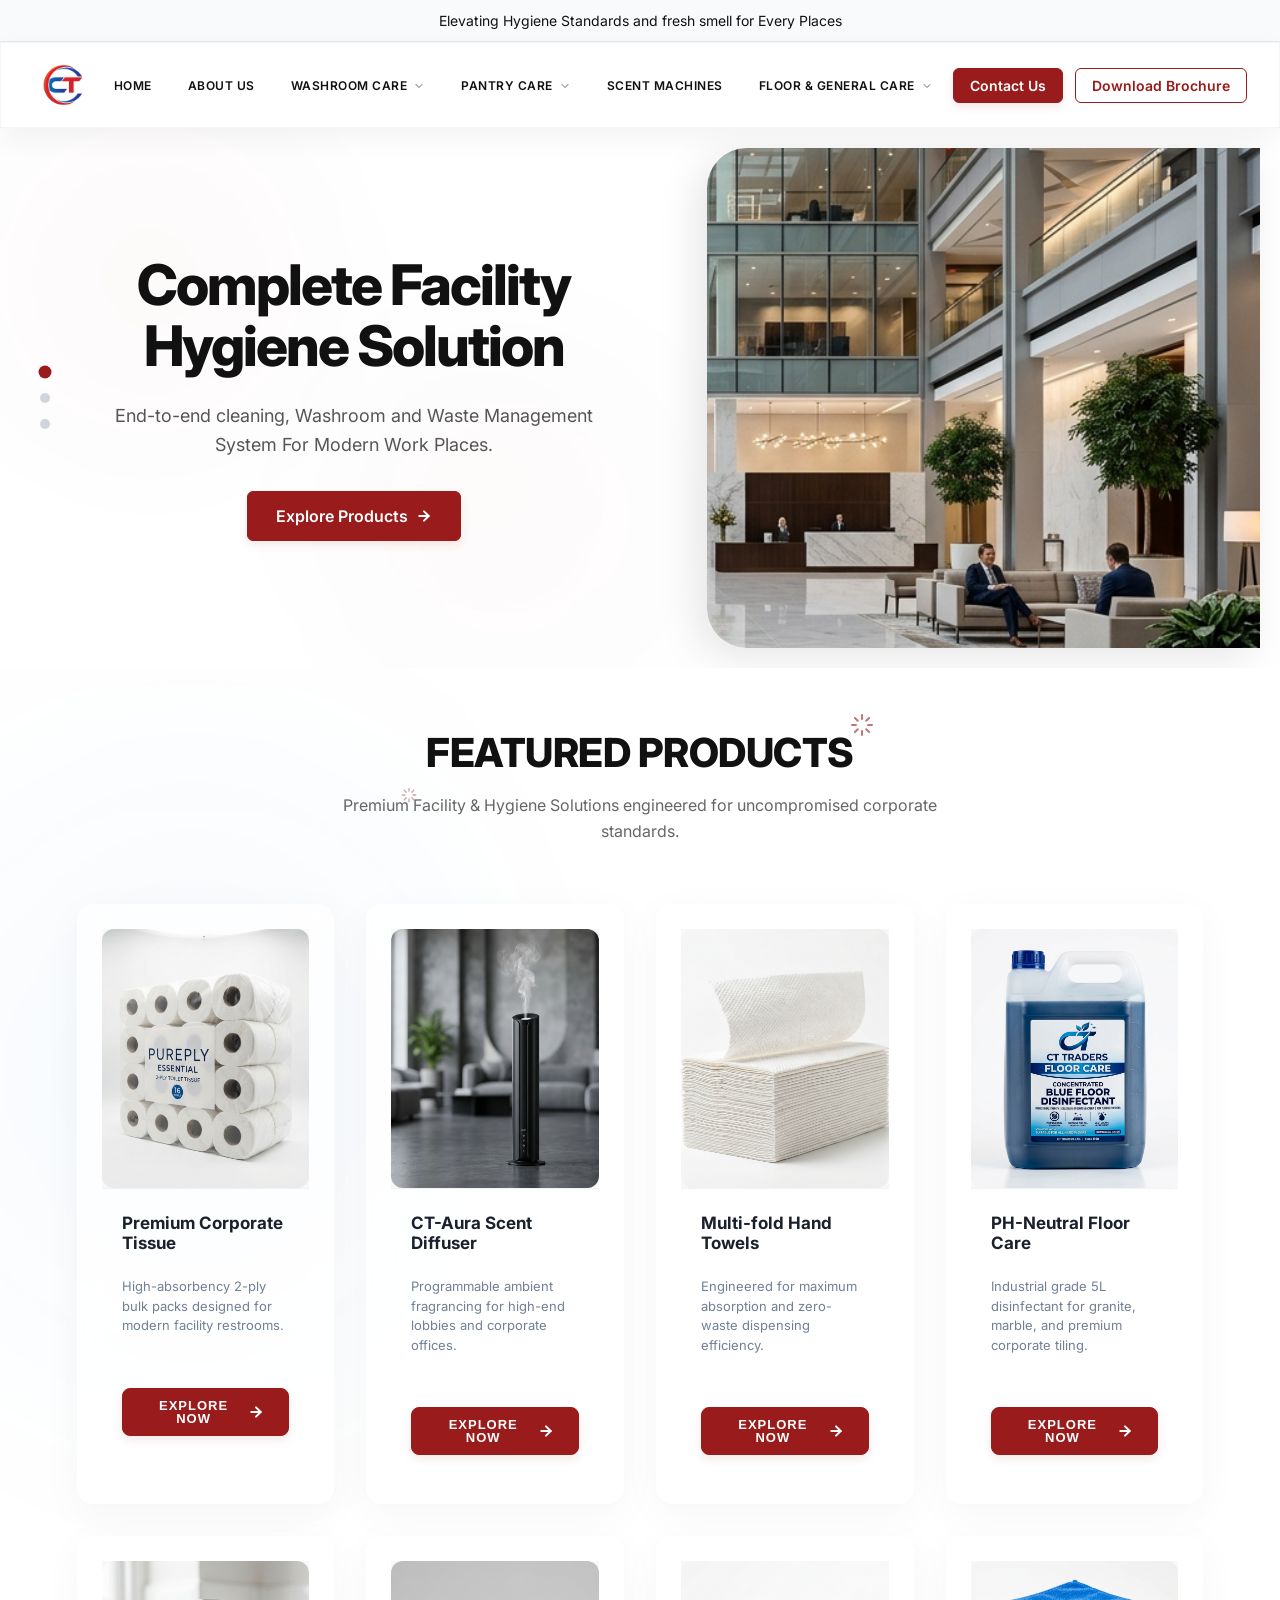
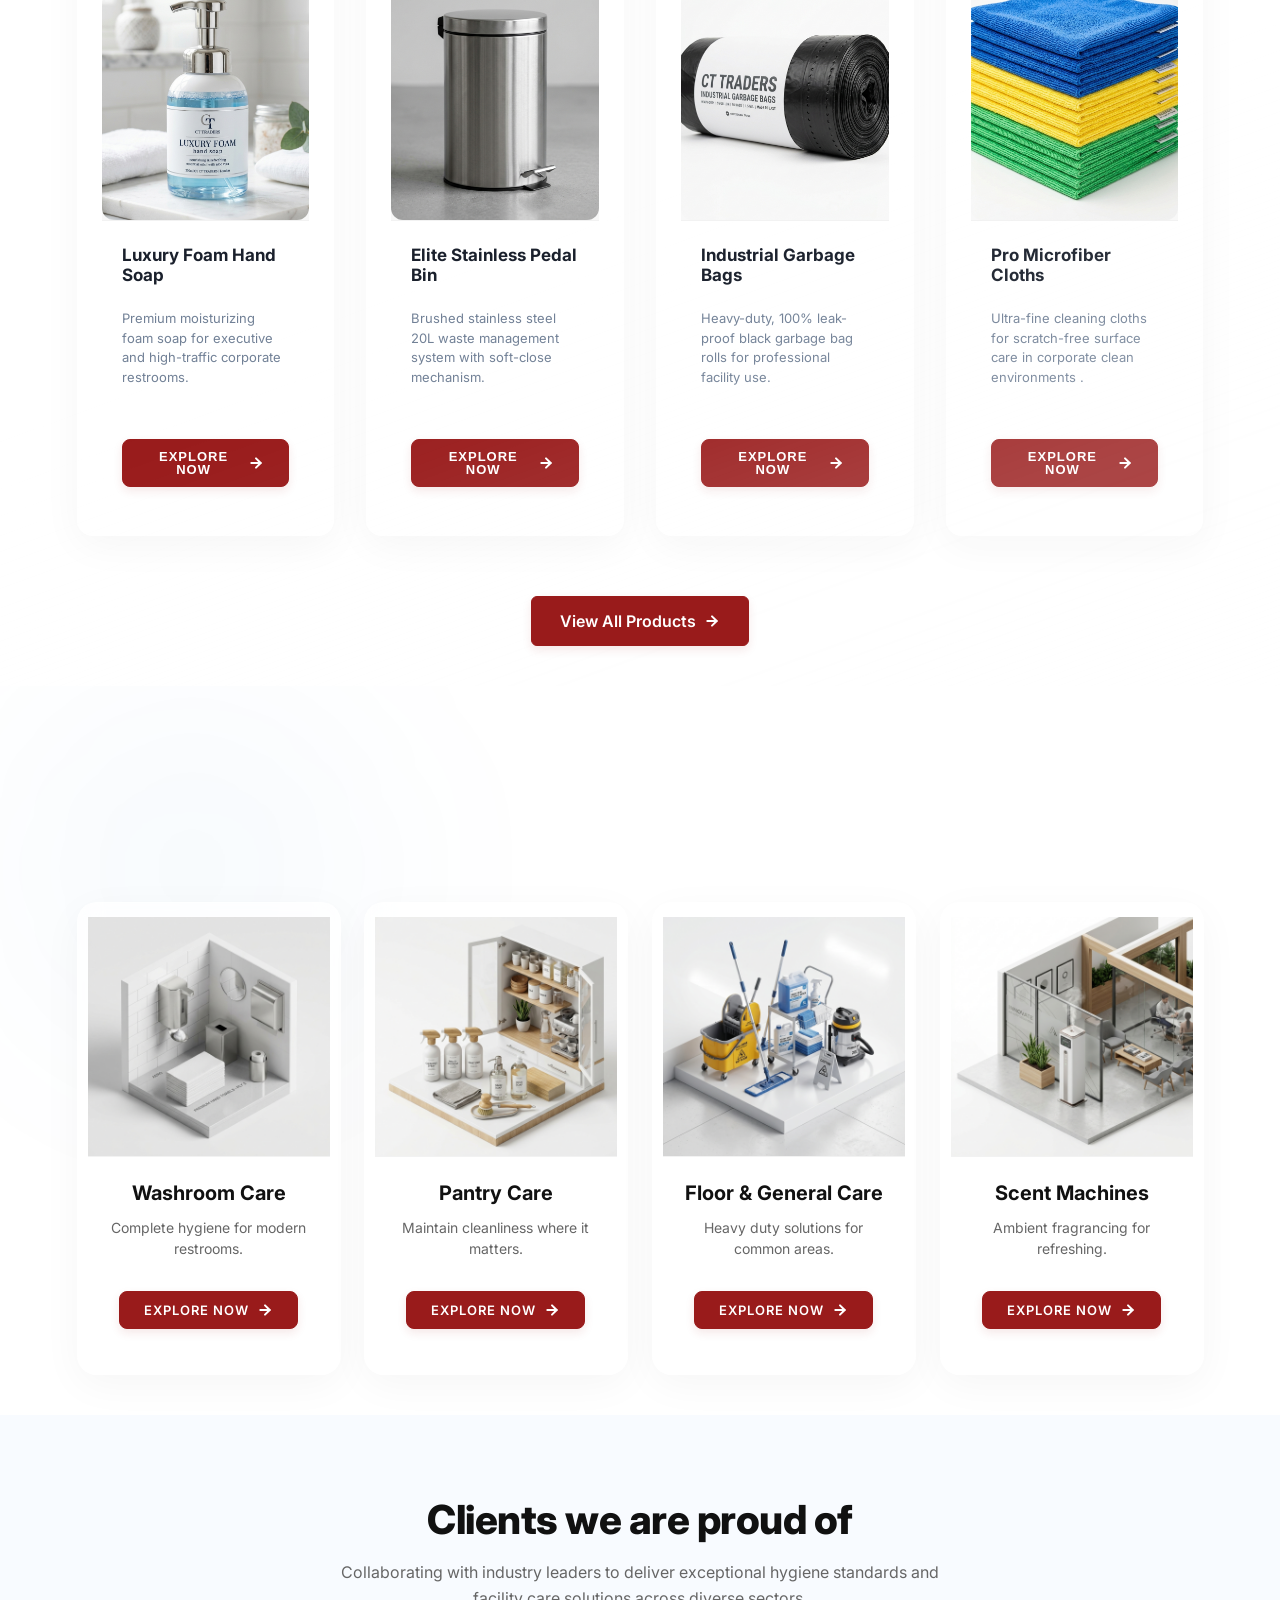
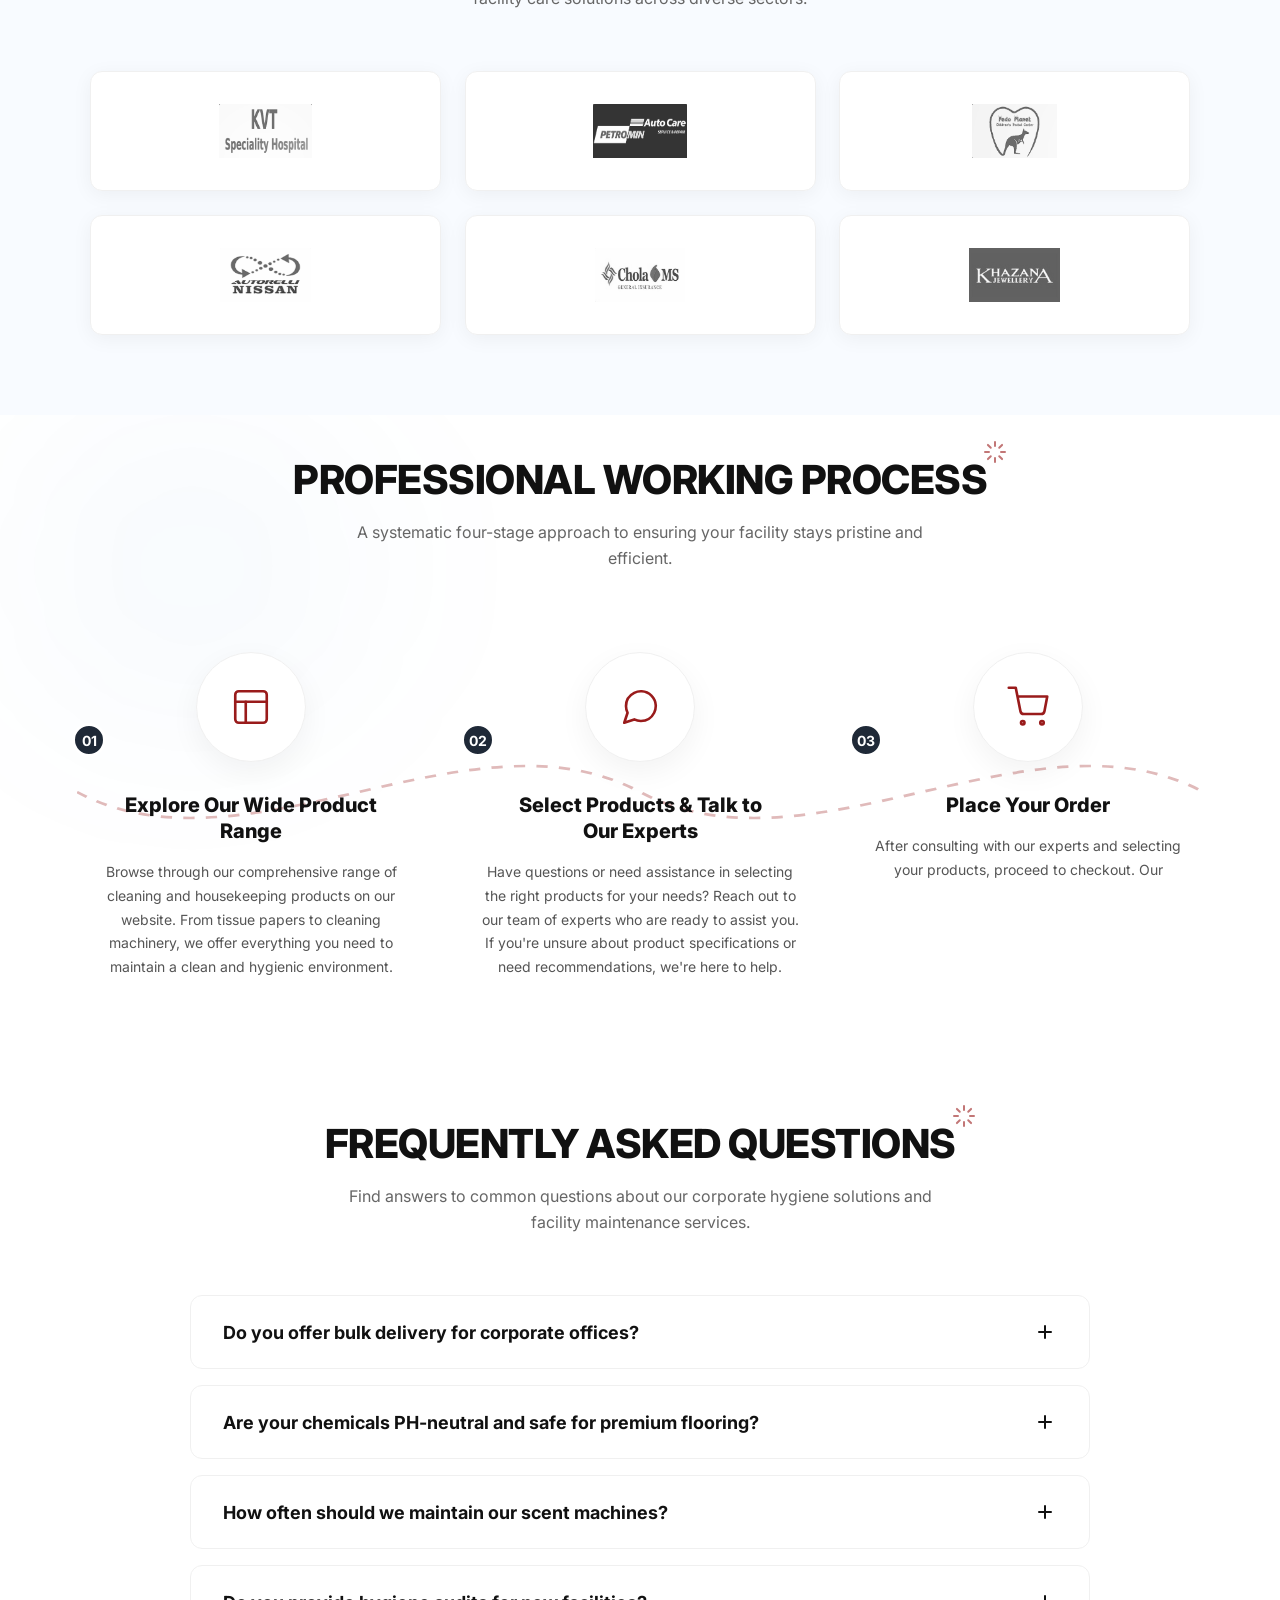
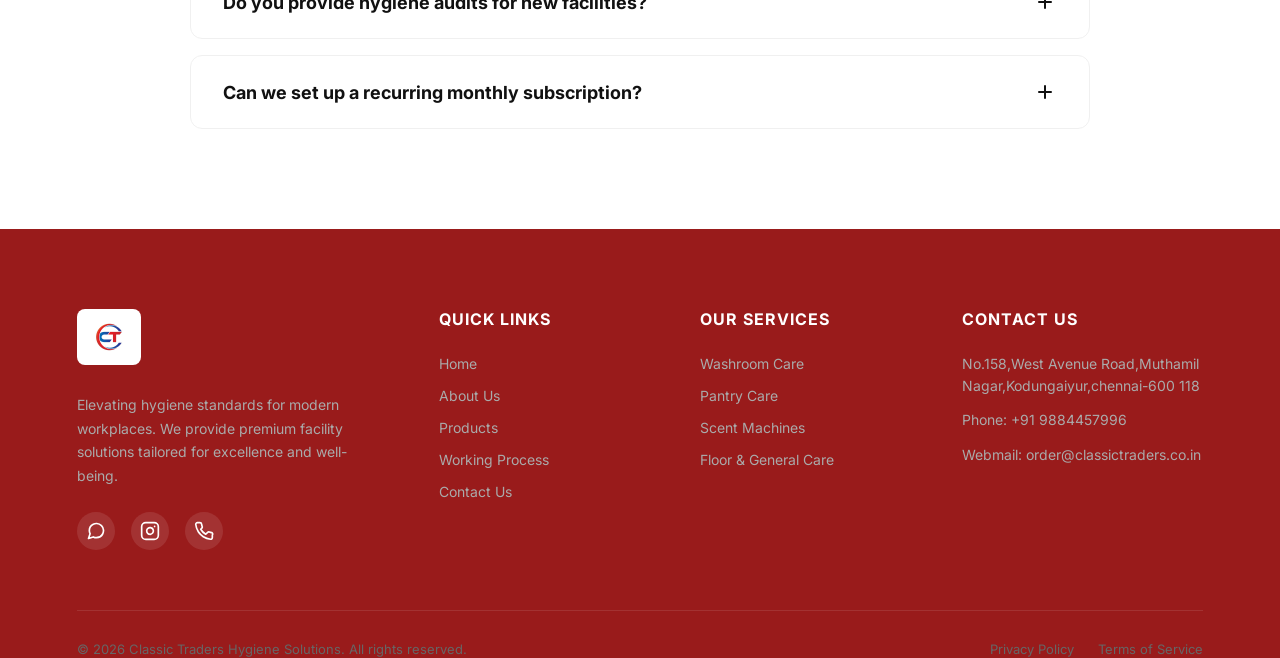
==== commit f8debf7a: "update" ====
--- a/index.html
+++ b/index.html
@@ -15,7 +15,7 @@
 
     <!-- Notification Banner -->
     <div class="top-banner">
-        <span class="banner-text">Elevating Hygiene Standards and fresh smell for Every Space.</span>
+        <span class="banner-text">Elevating Hygiene Standards and fresh smell for Every Places</span>
     </div>
 
     <!-- Mobile Navigation Overlay -->
@@ -40,7 +40,7 @@
                 </svg>
             </button>
             <a href="#top" class="nav-item" style="text-decoration: none;">HOME</a>
-            <a href="#about-us" class="nav-item" style="text-decoration: none;">ABOUT US</a>
+            <a href="about.html" class="nav-item" style="text-decoration: none;">ABOUT US</a>
             <div class="nav-item has-dropdown">
                 WASHROOM CARE
                 <svg class="chevron" width="12" height="12" viewBox="0 0 24 24" fill="none" stroke="currentColor"
@@ -48,9 +48,9 @@
                     <polyline points="6 9 12 15 18 9"></polyline>
                 </svg>
                 <div class="dropdown-menu">
-                    <a href="washroom-care.html">Toilet Cleaning</a>
-                    <a href="washroom-care.html">Urinal Care</a>
-                    <a href="washroom-care.html">Air Freshners</a>
+                    <a href="washroom-care.html"><i class="fa-solid fa-toilet"></i> Toilet Cleaning</a>
+                    <a href="washroom-care.html"><i class="fa-solid fa-soap"></i> Urinal Care</a>
+                    <a href="washroom-care.html"><i class="fa-solid fa-spray-can-sparkles"></i> Air Freshners</a>
                 </div>
             </div>
             <div class="nav-item has-dropdown">
@@ -60,8 +60,8 @@
                     <polyline points="6 9 12 15 18 9"></polyline>
                 </svg>
                 <div class="dropdown-menu">
-                    <a href="pantry-care.html">Vessel Cleaners</a>
-                    <a href="pantry-care.html">Tissue Products</a>
+                    <a href="pantry-care.html"><i class="fa-solid fa-utensils"></i> Vessel Cleaners</a>
+                    <a href="pantry-care.html"><i class="fa-solid fa-toilet-paper"></i> Tissue Products</a>
                 </div>
             </div>
             <a href="scent-machines.html" class="nav-item" style="text-decoration: none;">SCENT MACHINES</a>
@@ -72,9 +72,9 @@
                     <polyline points="6 9 12 15 18 9"></polyline>
                 </svg>
                 <div class="dropdown-menu">
-                    <a href="floorgeneral.html">Floor Cleaning</a>
-                    <a href="floorgeneral.html">General Care</a>
-                    <a href="floorgeneral.html">Waste Management</a>
+                    <a href="floorgeneral.html"><i class="fa-solid fa-broom"></i> Floor Cleaning</a>
+                    <a href="floorgeneral.html"><i class="fa-solid fa-shield-halved"></i> General Care</a>
+                    <a href="floorgeneral.html"><i class="fa-solid fa-trash-can"></i> Waste Management</a>
                 </div>
             </div>
         </nav>
@@ -95,7 +95,8 @@
                     <span class="mobile-contact-number">+91 79960 77797</span>
                 </div>
             </a>
-            <a href="contact.html" class="btn btn-solid btn-magnetic" style="text-decoration: none;">Contact Us</a>
+            <a href="contact.html" class="btn btn-contact-blue btn-magnetic" style="text-decoration: none;">Contact
+                Us</a>
             <a href="assets/Classic Traders Profile.pdf" download="ct_traders_brochure.pdf"
                 class="btn btn-outline btn-magnetic" style="text-decoration: none;">Download Brochure</a>
         </div>
@@ -117,7 +118,13 @@
                     <p>End-to-end cleaning, Washroom and Waste Management System For Modern Work Places.</p>
                     <div class="hero-buttons">
                         <a href="allproducts.html" class="btn btn-solid btn-large btn-magnetic"
-                            style="text-decoration: none;">Explore Products</a>
+                            style="text-decoration: none;">Explore Products<svg class="btn-arrow" width="16" height="16"
+                                viewBox="0 0 24 24" fill="none" stroke="currentColor" stroke-width="3"
+                                stroke-linecap="round" stroke-linejoin="round"
+                                style="margin-left: 8px; transition: transform 0.3s ease;">
+                                <line x1="5" y1="12" x2="19" y2="12"></line>
+                                <polyline points="12 5 19 12 12 19"></polyline>
+                            </svg></a>
                     </div>
                 </div>
                 <div class="content-slide">
@@ -125,7 +132,13 @@
                     <p>From Urinal Care To Automated Air Diffuser, Maintain Hygiene That Meets Corporate Standards.</p>
                     <div class="hero-buttons">
                         <a href="washroom-care.html" class="btn btn-solid btn-large btn-magnetic"
-                            style="text-decoration: none;">View Washroom Solutions</a>
+                            style="text-decoration: none;">View Washroom Solutions<svg class="btn-arrow" width="16"
+                                height="16" viewBox="0 0 24 24" fill="none" stroke="currentColor" stroke-width="3"
+                                stroke-linecap="round" stroke-linejoin="round"
+                                style="margin-left: 8px; transition: transform 0.3s ease;">
+                                <line x1="5" y1="12" x2="19" y2="12"></line>
+                                <polyline points="12 5 19 12 12 19"></polyline>
+                            </svg></a>
                     </div>
                 </div>
                 <div class="content-slide">
@@ -133,7 +146,13 @@
                     <p>FCP WM 2003 Ensures Consistent Scent Coverage Across 5000-7000 sq.ft Environments</p>
                     <div class="hero-buttons">
                         <a href="scent-machines.html" class="btn btn-solid btn-large btn-magnetic"
-                            style="text-decoration: none;">Explore Air Care System</a>
+                            style="text-decoration: none;">Explore Air Care System<svg class="btn-arrow" width="16"
+                                height="16" viewBox="0 0 24 24" fill="none" stroke="currentColor" stroke-width="3"
+                                stroke-linecap="round" stroke-linejoin="round"
+                                style="margin-left: 8px; transition: transform 0.3s ease;">
+                                <line x1="5" y1="12" x2="19" y2="12"></line>
+                                <polyline points="12 5 19 12 12 19"></polyline>
+                            </svg></a>
                     </div>
                 </div>
             </div>
@@ -337,7 +356,12 @@
         <div class="view-more-container" style="text-align: center; margin-top: 60px; position: relative; z-index: 10;">
             <a href="allproducts.html" class="btn btn-solid btn-large btn-magnetic">
                 View All Products
-            </a>
+                <svg class="btn-arrow" width="16" height="16" viewBox="0 0 24 24" fill="none" stroke="currentColor"
+                    stroke-width="3" stroke-linecap="round" stroke-linejoin="round"
+                    style="margin-left: 8px; transition: transform 0.3s ease;">
+                    <line x1="5" y1="12" x2="19" y2="12"></line>
+                    <polyline points="12 5 19 12 12 19"></polyline>
+                </svg></a>
         </div>
     </section>
 
@@ -437,55 +461,7 @@
         </div>
     </section>
 
-    <!-- About Us Section -->
-    <section id="about-us" class="about-section">
-        <div class="about-container">
-            <div class="about-content reveal reveal-left">
-                <div class="section-header" style="text-align: left; margin-bottom: 32px;">
-                    <span class="eyebrow" style="color: #991b1b;">THE CLASSIC TRADERS STORY</span>
-                    <div class="sparkle-container">
-                        <h2 style="font-size: 44px; margin-bottom: 0;">ABOUT US</h2>
-                        <svg class="sparkle-svg-left" width="20" height="20" viewBox="0 0 24 24" fill="none"
-                            stroke="currentColor" stroke-width="2" stroke-linecap="round" stroke-linejoin="round">
-                            <path
-                                d="M12 2v4M12 18v4M4.93 4.93l2.83 2.83M16.24 16.24l2.83 2.83M2 12h4M18 12h4M4.93 19.07l2.83-2.83M16.24 7.76l2.83-2.83">
-                            </path>
-                        </svg>
-                    </div>
-                </div>
-                <p>Classic Traders,established in 2016, has carved a niche among the
-                    market's most trusted names. Our business is a sole proprietorship.Our
-                    company's headquarters are in chennai, Tamilnadu.We are involved in
-                    manufacturing and supply of all types of housekeeping materials,and
-                    we are the authorised dealer of callington products,Fabin Care Products,
-                    and Lia Fragrances in the entire Chennai area, due to our vast understanding and knowledge of the
-                    industry.</p>
-                <p>We strive to develope dsolutions that are tailored to the needs of each
-                    customer.Our team of highly experianced professionals is trained to
-                    provide the most up-to-date solutions that meet the highest standards of
-                    quality and safety.We are dedicated to providing our customers with the
-                    best products and services,ensuring that their housekeeping
-                    requirements are met with the highest level of satisfactions.
-                </p>
-                <div class="about-stats">
-                    <div class="stat-item">
-                        <span class="stat-number">15+</span>
-                        <span class="stat-label">Years of Expertise</span>
-                    </div>
-                    <div class="stat-item">
-                        <span class="stat-number">5K+</span>
-                        <span class="stat-label">Global Clients</span>
-                    </div>
-                </div>
-
-            </div>
-            <div class="about-image reveal reveal-right">
-                <div class="image-wrapper">
-                    <img src="assets/images/about_hygiene.png" alt="Modern Clean Office" />
-                </div>
-            </div>
-        </div>
-    </section>
+
 
     <!-- Our Clients Grid Section -->
     <section id="clients-grid" class="client-grid-section">
@@ -732,7 +708,7 @@
                 <h3>Quick Links</h3>
                 <ul class="footer-links">
                     <li><a href="index.html">Home</a></li>
-                    <li><a href="#about-us">About Us</a></li>
+                    <li><a href="about.html">About Us</a></li>
                     <li><a href="allproducts.html">Products</a></li>
                     <li><a href="#working-process">Working Process</a></li>
                     <li><a href="contact.html">Contact Us</a></li>
@@ -951,40 +927,86 @@
             <span>Explore Categories</span>
             <button class="bottom-more-close" id="categoryClose">&times;</button>
         </div>
-        <nav class="bottom-more-content">
-            <div class="drawer-section">
-                <h4>Washroom Care</h4>
-                <div class="drawer-grid">
-                    <a href="washroom-care.html" class="drawer-link">Toilet Cleaning</a>
-                    <a href="washroom-care.html" class="drawer-link">Urinal Care</a>
-                    <a href="washroom-care.html" class="drawer-link">Air Freshners</a>
-                </div>
-            </div>
-            <div class="drawer-section">
-                <h4>Pantry Care</h4>
-                <div class="drawer-grid">
-                    <a href="pantry-care.html" class="drawer-link">Vessel Cleaners</a>
-                    <a href="pantry-care.html" class="drawer-link">Tissue Products</a>
-                </div>
-            </div>
-            <div class="drawer-section">
-                <h4>Floor & General</h4>
-                <div class="drawer-grid">
-                    <a href="floorgeneral.html" class="drawer-link">Floor Cleaning</a>
-                    <a href="floorgeneral.html" class="drawer-link">General Care</a>
-                    <a href="floorgeneral.html" class="drawer-link">Waste Mgt</a>
-                </div>
-            </div>
-            <div class="drawer-section">
-                <h4>Scent Machines</h4>
-                <div class="drawer-grid">
-                    <a href="scent-machines.html" class="drawer-link">Wall Mounted</a>
-                    <a href="scent-machines.html" class="drawer-link">Floor Standing</a>
-                </div>
-            </div>
+        <nav class="bottom-more-content category-accordion">
+
+            <div class="category-item">
+                <div class="category-header">
+                    <div class="category-icon-badge bg-washroom"><i class="fa-solid fa-pump-soap"
+                            style="color: #0284c7;"></i></div>
+                    <span class="category-name">Washroom Care</span>
+                    <i class="fa-solid fa-chevron-down category-chevron"></i>
+                </div>
+                <div class="category-body">
+                    <div class="category-divider"></div>
+                    <div class="subcategory-list">
+                        <a href="washroom-care.html" class="subcategory-item"><i class="fa-solid fa-toilet"></i> Toilet
+                            Cleaning</a>
+                        <a href="washroom-care.html" class="subcategory-item"><i class="fa-solid fa-soap"></i> Urinal
+                            Care</a>
+                        <a href="washroom-care.html" class="subcategory-item"><i
+                                class="fa-solid fa-spray-can-sparkles"></i> Air Freshners</a>
+                    </div>
+                </div>
+            </div>
+
+            <div class="category-item">
+                <div class="category-header">
+                    <div class="category-icon-badge bg-pantry"><i class="fa-solid fa-basket-shopping"
+                            style="color: #16a34a;"></i></div>
+                    <span class="category-name">Pantry Care</span>
+                    <i class="fa-solid fa-chevron-down category-chevron"></i>
+                </div>
+                <div class="category-body">
+                    <div class="category-divider"></div>
+                    <div class="subcategory-list">
+                        <a href="pantry-care.html" class="subcategory-item"><i class="fa-solid fa-utensils"></i> Vessel
+                            Cleaners</a>
+                        <a href="pantry-care.html" class="subcategory-item"><i class="fa-solid fa-toilet-paper"></i>
+                            Tissue Products</a>
+                    </div>
+                </div>
+            </div>
+
+            <div class="category-item">
+                <div class="category-header">
+                    <div class="category-icon-badge bg-floor"><i class="fa-solid fa-broom" style="color: #ca8a04;"></i>
+                    </div>
+                    <span class="category-name">Floor & General Care</span>
+                    <i class="fa-solid fa-chevron-down category-chevron"></i>
+                </div>
+                <div class="category-body">
+                    <div class="category-divider"></div>
+                    <div class="subcategory-list">
+                        <a href="floorgeneral.html" class="subcategory-item"><i class="fa-solid fa-broom"></i> Floor
+                            Cleaning</a>
+                        <a href="floorgeneral.html" class="subcategory-item"><i class="fa-solid fa-shield-halved"></i>
+                            General Care</a>
+                        <a href="floorgeneral.html" class="subcategory-item"><i class="fa-solid fa-trash-can"></i> Waste
+                            Management</a>
+                    </div>
+                </div>
+            </div>
+
+            <div class="category-item">
+                <div class="category-header">
+                    <div class="category-icon-badge bg-scent"><i class="fa-solid fa-wind" style="color: #9333ea;"></i>
+                    </div>
+                    <span class="category-name">Scent Machines</span>
+                    <i class="fa-solid fa-chevron-down category-chevron"></i>
+                </div>
+                <div class="category-body">
+                    <div class="category-divider"></div>
+                    <div class="subcategory-list">
+                        <a href="scent-machines.html" class="subcategory-item"><i class="fa-solid fa-tv"></i> Wall
+                            Mounted</a>
+                        <a href="scent-machines.html" class="subcategory-item"><i class="fa-solid fa-fan"></i> Floor
+                            Standing</a>
+                    </div>
+                </div>
+            </div>
+
         </nav>
     </div>
-
     <!-- More Options Drawer -->
     <div class="bottom-more-overlay" id="moreOverlay"></div>
     <div class="bottom-more-drawer" id="moreDrawer">
@@ -998,86 +1020,14 @@
                 <div class="drawer-grid">
                     <a href="allproducts.html" class="drawer-link">View All Products</a>
                     <a href="assets/downloads/brochure.pdf" class="drawer-link" download>Download Brochure</a>
-                    <a href="index.html#about-us" class="drawer-link">About Us</a>
+                    <a href="about.html" class="drawer-link">About Us</a>
                     <a href="contact.html" class="drawer-link">Contact Us</a>
                 </div>
             </div>
         </nav>
     </div>
 
-    <script>
-        document.addEventListener('DOMContentLoaded', () => {
-            const bottomNavCategory = document.getElementById('bottomNavCategory');
-            const bottomNavMore = document.getElementById('bottomNavMore');
-            const categoryDrawer = document.getElementById('categoryDrawer');
-            const categoryOverlay = document.getElementById('categoryOverlay');
-            const categoryClose = document.getElementById('categoryClose');
-            
-            const moreDrawer = document.getElementById('moreDrawer');
-            const moreOverlay = document.getElementById('moreOverlay');
-            const moreClose = document.getElementById('moreClose');
-
-            if (bottomNavCategory && categoryDrawer && categoryOverlay) {
-                const openCategory = () => {
-                    categoryOverlay.classList.add('active');
-                    categoryDrawer.classList.add('active');
-                    document.body.style.overflow = 'hidden';
-                };
-                const closeCategory = () => {
-                    categoryOverlay.classList.remove('active');
-                    categoryDrawer.classList.remove('active');
-                    document.body.style.overflow = '';
-                };
-                
-                const newCatBtn = bottomNavCategory.cloneNode(true);
-                bottomNavCategory.parentNode.replaceChild(newCatBtn, bottomNavCategory);
-                newCatBtn.addEventListener('click', openCategory);
-                
-                if (categoryClose) categoryClose.addEventListener('click', closeCategory);
-                if (categoryOverlay) categoryOverlay.addEventListener('click', closeCategory);
-            }
-
-            if (bottomNavMore && moreDrawer && moreOverlay) {
-                const openMore = () => {
-                    moreOverlay.classList.add('active');
-                    moreDrawer.classList.add('active');
-                    document.body.style.overflow = 'hidden';
-                };
-                const closeMore = () => {
-                    moreOverlay.classList.remove('active');
-                    moreDrawer.classList.remove('active');
-                    document.body.style.overflow = '';
-                };
-                
-                const newMoreBtn = bottomNavMore.cloneNode(true);
-                bottomNavMore.parentNode.replaceChild(newMoreBtn, bottomNavMore);
-                newMoreBtn.addEventListener('click', openMore);
-                
-                if (moreClose) moreClose.addEventListener('click', closeMore);
-                if (moreOverlay) moreOverlay.addEventListener('click', closeMore);
-            }
-
-
-            // Active state based on current URL
-            const currentPath = window.location.pathname;
-            const fileName = currentPath.split('/').pop() || 'index.html';
-
-                        const navItems = {
-                'index.html': 'navHome',
-                'allproducts.html': 'bottomNavCategory',
-                'washroom-care.html': 'bottomNavCategory',
-                'pantry-care.html': 'bottomNavCategory',
-                'floorgeneral.html': 'bottomNavCategory',
-                'scent-machines.html': 'bottomNavCategory'
-            };
-
-            const activeId = navItems[fileName];
-            if (activeId) {
-                const element = document.getElementById(activeId);
-                if (element) element.classList.add('active');
-            }
-        });
-    </script>
+    <script src="script.js"></script>
 </body>
 
 </html>
--- a/assets/css/home.css
+++ b/assets/css/home.css
@@ -43,7 +43,8 @@
     background-color: #e6f0fc;
     /* Subtle blue */
     padding: 12px 20px;
-    display: none; /* Hidden by default, shown via JS for first-time visitors */
+    display: none;
+    /* Hidden by default, shown via JS for first-time visitors */
     justify-content: center;
     align-items: center;
     font-size: 14px;
@@ -61,6 +62,7 @@
     text-decoration: none;
     font-weight: 600;
     display: flex;
+
     align-items: center;
     gap: 4px;
 }
@@ -72,6 +74,7 @@
 /* Main Navigation Bar */
 .navbar {
     display: flex;
+
     justify-content: space-between;
     align-items: center;
     padding: 12px 32px;
@@ -103,12 +106,14 @@
 /* Logo */
 .navbar-left {
     display: flex;
+
     align-items: center;
     flex-shrink: 0;
 }
 
 .logo {
     display: flex;
+
     align-items: center;
     gap: 12px;
     text-decoration: none;
@@ -133,6 +138,7 @@
 /* Center Navigation Links */
 .navbar-center {
     display: flex;
+
     align-items: center;
     gap: 8px;
     /* space between nav items */
@@ -147,6 +153,7 @@
     border-radius: 4px;
     cursor: pointer;
     display: flex;
+
     align-items: center;
     gap: 6px;
     transition: background-color 0.2s;
@@ -185,6 +192,7 @@
     border: 1px solid #eaeaea;
     border-radius: 6px;
     display: flex;
+
     flex-direction: column;
     padding: 12px 0;
     z-index: 100;
@@ -198,6 +206,10 @@
     opacity: 1;
     visibility: visible;
     transform: translateY(4px);
+}
+
+.dropdown-menu a i {
+    display: none !important;
 }
 
 .dropdown-menu a {
@@ -212,6 +224,7 @@
     transition: all 0.3s cubic-bezier(0.16, 1, 0.3, 1);
     text-transform: none;
     display: flex;
+
     align-items: center;
 }
 
@@ -228,7 +241,8 @@
 }
 
 .dropdown-menu a:hover {
-    background-color: #fef2f2; /* Soft Red hover */
+    background-color: #fef2f2;
+    /* Soft Red hover */
     color: #991b1b;
     /* Soft red hover text */
     padding-left: 28px;
@@ -244,6 +258,7 @@
 /* Right Side Buttons */
 .navbar-right {
     display: flex;
+
     align-items: center;
     gap: 12px;
 }
@@ -288,7 +303,8 @@
     align-items: center;
     justify-content: center;
     gap: 12px;
-    line-height: 1; /* Ensures text doesn't shift the flex container baseline */
+    line-height: 1;
+    /* Ensures text doesn't shift the flex container baseline */
 }
 
 .btn-arrow {
@@ -338,6 +354,7 @@
     border-radius: 50%;
     background-color: #991b1b;
     display: flex;
+
     align-items: center;
     justify-content: center;
     flex-shrink: 0;
@@ -349,6 +366,7 @@
 
 .mobile-contact-text {
     display: flex;
+
     flex-direction: column;
     white-space: nowrap;
 }
@@ -378,6 +396,7 @@
 /* Hero Split-Screen Styles */
 .hero-split {
     display: flex;
+
     height: 540px;
     /* Slightly increased height */
     background-color: #f8fbff;
@@ -387,6 +406,7 @@
 .hero-content {
     flex: 1;
     display: flex;
+
     flex-direction: column;
     justify-content: center;
     align-items: center;
@@ -419,6 +439,7 @@
 
 .hero-buttons {
     display: flex;
+
     gap: 16px;
     margin-top: 32px;
 }
@@ -514,6 +535,7 @@
     width: 100%;
     height: 100%;
     display: flex;
+
     flex-direction: column;
     justify-content: center;
     /* Vertically centers the text in the slider constraint */
@@ -538,6 +560,7 @@
     top: 50%;
     transform: translateY(-50%);
     display: flex;
+
     flex-direction: column;
     /* Stacks the dots vertically */
     gap: 16px;
@@ -567,6 +590,7 @@
     cursor: pointer;
     color: #888888;
     display: flex;
+
     align-items: center;
     justify-content: center;
     border-radius: 50%;
@@ -586,7 +610,8 @@
     background-image: url('../images/slide3.png');
     background-size: cover;
     background-position: center;
-    background-attachment: fixed; /* Parallax effect */
+    background-attachment: fixed;
+    /* Parallax effect */
     border-top-left-radius: 40px;
     border-bottom-left-radius: 40px;
     margin: 20px 20px 20px 0;
@@ -594,6 +619,7 @@
     position: relative;
     overflow: hidden;
     display: flex;
+
     align-items: flex-end;
     /* Align the dock to the bottom */
     justify-content: center;
@@ -604,6 +630,7 @@
 /* Option 2: MacOS Styled Dock */
 .product-dock {
     display: flex;
+
     gap: 12px;
     padding: 10px 16px;
     background: rgba(255, 255, 255, 0.4);
@@ -618,6 +645,7 @@
 .dock-item {
     position: relative;
     display: flex;
+
     align-items: center;
     justify-content: center;
     cursor: pointer;
@@ -629,6 +657,7 @@
     background: #ffffff;
     border-radius: 14px;
     display: flex;
+
     align-items: center;
     justify-content: center;
     font-size: 24px;
@@ -759,6 +788,7 @@
     box-shadow: 0 4px 12px rgba(0, 0, 0, 0.03);
     /* Subtle permanent shadow */
     display: flex;
+
     flex-direction: column;
     height: 100%;
 }
@@ -777,6 +807,7 @@
     background: #f8f8f8;
     /* Changed from f8fbff blue to neutral gray */
     display: flex;
+
     align-items: center;
     justify-content: center;
     border-bottom: 1px solid #f2f2f2;
@@ -799,9 +830,11 @@
     text-align: left;
     /* Switched to left align as per screenshot */
     display: flex;
+
     flex-direction: column;
     flex-grow: 1;
-    gap: 12px; /* Minimum gap between items */
+    gap: 12px;
+    /* Minimum gap between items */
 }
 
 .card-info h4 {
@@ -823,13 +856,15 @@
     line-height: 1.5;
 }
 
-.btn-learn-more, 
+.btn-learn-more,
 .category-link {
     position: relative;
     overflow: hidden;
     width: fit-content;
-    margin: auto auto 0; /* Keeps alignment at bottom */
-    margin-top: 20px;    /* Ensures a minimum gap of 20px from description */
+    margin: auto auto 0;
+    /* Keeps alignment at bottom */
+    margin-top: 20px;
+    /* Ensures a minimum gap of 20px from description */
     padding: 10px 24px;
     background-color: #ffffff;
     color: #991b1b;
@@ -844,6 +879,7 @@
     transition: all 0.4s cubic-bezier(0.19, 1, 0.22, 1);
     z-index: 1;
     display: flex;
+
     align-items: center;
     justify-content: center;
     text-decoration: none;
@@ -861,11 +897,11 @@
     color: #ffffff;
     border-color: transparent;
     border-bottom-color: #7f1818;
-    background-image: 
-        radial-gradient(at 0% 0%, #991b1b 0, transparent 50%), 
-        radial-gradient(at 50% 0%, #0066CC 0, transparent 50%), 
-        radial-gradient(at 100% 0%, #991b1b 0, transparent 50%), 
-        radial-gradient(at 0% 100%, #111111 0, transparent 50%), 
+    background-image:
+        radial-gradient(at 0% 0%, #991b1b 0, transparent 50%),
+        radial-gradient(at 50% 0%, #0066CC 0, transparent 50%),
+        radial-gradient(at 100% 0%, #991b1b 0, transparent 50%),
+        radial-gradient(at 0% 100%, #111111 0, transparent 50%),
         radial-gradient(at 100% 100%, #991b1b 0, transparent 50%);
     background-color: #991b1b;
     animation: mesh-move 4s ease infinite;
@@ -884,9 +920,17 @@
 }
 
 @keyframes mesh-move {
-    0% { background-position: 0% 50%; }
-    50% { background-position: 100% 50%; }
-    100% { background-position: 0% 50%; }
+    0% {
+        background-position: 0% 50%;
+    }
+
+    50% {
+        background-position: 100% 50%;
+    }
+
+    100% {
+        background-position: 0% 50%;
+    }
 }
 
 /* Categories Section */
@@ -910,6 +954,7 @@
     overflow: hidden;
     transition: all 0.4s cubic-bezier(0.165, 0.84, 0.44, 1);
     display: flex;
+
     flex-direction: column;
     box-shadow: 0 4px 15px rgba(0, 0, 0, 0.02);
     cursor: pointer;
@@ -926,6 +971,7 @@
     height: 240px;
     background: #f8f8f8;
     display: flex;
+
     align-items: center;
     justify-content: center;
     border-bottom: 1px solid #f2f2f2;
@@ -952,6 +998,7 @@
     padding: 24px 20px 30px;
     text-align: center;
     display: flex;
+
     flex-direction: column;
     align-items: center;
     gap: 12px;
@@ -983,6 +1030,7 @@
     max-width: 1400px;
     margin: 0 auto;
     display: flex;
+
     align-items: center;
     gap: 80px;
 }
@@ -1008,6 +1056,7 @@
 
 .about-stats {
     display: flex;
+
     gap: 48px;
     margin-bottom: 40px;
     padding: 30px 0;
@@ -1015,6 +1064,7 @@
 
 .stat-item {
     display: flex;
+
     flex-direction: column;
 }
 
@@ -1071,6 +1121,7 @@
 
     .mobile-contact-pill {
         display: flex;
+
     }
 
     .navbar-center {
@@ -1097,7 +1148,8 @@
     }
 
     .nav-item .chevron {
-        margin-left: auto; /* Push chevron to the right on mobile */
+        margin-left: auto;
+        /* Push chevron to the right on mobile */
     }
 
     .dropdown-menu {
@@ -1114,8 +1166,18 @@
         transition: max-height 0.3s ease;
     }
 
-    .nav-item.has-dropdown:hover .dropdown-menu {
-        max-height: 500px; /* Expand on hover for simple logic, or use JS for toggle */
+    .nav-item.has-dropdown:hover .dropdown-menu,
+    .nav-item.has-dropdown.active .dropdown-menu {
+        max-height: 500px;
+        /* Expand on active or hover */
+    }
+    
+    .nav-item.has-dropdown .chevron {
+        transition: transform 0.3s ease;
+    }
+
+    .nav-item.has-dropdown.active .chevron {
+        transform: rotate(180deg);
     }
 
     .navbar-right {
@@ -1124,7 +1186,8 @@
 
     .navbar-right .btn-outline,
     .navbar-right .btn-solid {
-        display: none; /* Hide buttons on mobile header to save space */
+        display: none;
+        /* Hide buttons on mobile header to save space */
     }
 
     .hero-split {
@@ -1229,7 +1292,8 @@
 /* Clients Grid Section */
 .client-grid-section {
     padding: 80px 6%;
-    background-color: #f8fbff; /* Very light background for contrast */
+    background-color: #f8fbff;
+    /* Very light background for contrast */
 }
 
 .grid-section-title {
@@ -1266,6 +1330,7 @@
     border-radius: 12px;
     padding: 40px;
     display: flex;
+
     align-items: center;
     justify-content: center;
     box-shadow: 0 4px 20px rgba(0, 0, 0, 0.05);
@@ -1282,7 +1347,7 @@
     max-width: 100%;
     max-height: 80px;
     object-fit: contain;
-    filter: grayscale(10%;) opacity(0.8);
+    filter: grayscale(100%) opacity(0.8);
     transition: all 0.3s ease;
 }
 
@@ -1301,9 +1366,11 @@
     .clients-grid {
         grid-template-columns: 1fr;
     }
+
     .client-grid-section {
         padding: 60px 20px;
     }
+
     .grid-section-title {
         font-size: 28px;
     }
@@ -1320,8 +1387,10 @@
     max-width: 1400px;
     margin: 0 auto;
     display: flex;
+
     gap: 80px;
-    align-items: stretch; /* Match height of both columns */
+    align-items: stretch;
+    /* Match height of both columns */
 }
 
 .contact-info {
@@ -1346,12 +1415,14 @@
 
 .info-list {
     display: flex;
+
     flex-direction: column;
     gap: 32px;
 }
 
 .info-item {
     display: flex;
+
     gap: 20px;
     align-items: flex-start;
 }
@@ -1363,6 +1434,7 @@
     border: 1px solid #e0e0e0;
     border-radius: 50%;
     display: flex;
+
     align-items: center;
     justify-content: center;
     color: #991b1b;
@@ -1393,24 +1465,28 @@
     box-shadow: 0 30px 60px rgba(0, 0, 0, 0.08);
     border: 1px solid #f0f0f0;
     display: flex;
+
     flex-direction: column;
     justify-content: center;
 }
 
 .contact-form {
     display: flex;
+
     flex-direction: column;
     gap: 24px;
 }
 
 .form-row {
     display: flex;
+
     gap: 20px;
 }
 
 .form-group {
     flex: 1;
     display: flex;
+
     flex-direction: column;
     gap: 8px;
 }
@@ -1448,6 +1524,7 @@
 .btn-submit {
     height: 56px;
     display: flex;
+
     align-items: center;
     justify-content: center;
     font-size: 16px;
@@ -1467,6 +1544,7 @@
         flex-direction: column;
         gap: 60px;
     }
+
     .contact-form-container {
         width: 100%;
     }
@@ -1477,9 +1555,11 @@
         flex-direction: column;
         gap: 24px;
     }
+
     .contact-form-container {
         padding: 30px 20px;
     }
+
     .contact-info h2 {
         font-size: 32px;
     }
@@ -1488,7 +1568,8 @@
 /* Working Process Section Styles */
 .process-section {
     padding: 40px 6%;
-    background-color: #ffffff; /* Unified clean background */
+    background-color: #ffffff;
+    /* Unified clean background */
     position: relative;
     overflow: hidden;
 }
@@ -1511,6 +1592,7 @@
 
 .process-steps {
     display: flex;
+
     justify-content: space-between;
     align-items: flex-start;
     gap: 40px;
@@ -1521,6 +1603,7 @@
 .step-item {
     flex: 1;
     display: flex;
+
     flex-direction: column;
     align-items: center;
     text-align: center;
@@ -1537,6 +1620,7 @@
     background-color: #ffffff;
     border-radius: 50%;
     display: flex;
+
     align-items: center;
     justify-content: center;
     box-shadow: 0 10px 30px rgba(0, 0, 0, 0.05);
@@ -1562,6 +1646,7 @@
     color: #ffffff;
     border-radius: 50%;
     display: flex;
+
     align-items: center;
     justify-content: center;
     font-size: 14px;
@@ -1590,11 +1675,13 @@
     .process-line {
         display: none;
     }
+
     .process-steps {
         flex-direction: column;
         align-items: center;
         gap: 60px;
     }
+
     .process-container {
         margin-top: 40px;
     }
@@ -1602,7 +1689,7 @@
 
 /* Footer Styles */
 .main-footer {
-    background-color: #111111;
+    background-color: #991b1b;
     color: #ffffff;
     padding: 80px 6% 30px;
     margin-top: 0;
@@ -1640,6 +1727,7 @@
 
 .social-links {
     display: flex;
+
     gap: 16px;
 }
 
@@ -1650,6 +1738,7 @@
     height: 38px;
     border-radius: 50%;
     display: flex;
+
     align-items: center;
     justify-content: center;
     transition: all 0.3s ease;
@@ -1705,6 +1794,7 @@
     max-width: 1400px;
     margin: 0 auto;
     display: flex;
+
     justify-content: space-between;
     align-items: center;
     font-size: 13px;
@@ -1713,6 +1803,7 @@
 
 .footer-legal {
     display: flex;
+
     gap: 24px;
 }
 
@@ -1738,9 +1829,11 @@
         grid-template-columns: 1fr;
         text-align: center;
     }
+
     .social-links {
         justify-content: center;
     }
+
     .footer-bottom-content {
         flex-direction: column;
         gap: 16px;
@@ -1751,8 +1844,8 @@
 /* --- New Premium Visual Enhancements --- */
 
 /* Hygiene Gradient Glows */
-.featured-products-section, 
-.categories-section, 
+.featured-products-section,
+.categories-section,
 .about-section,
 .process-section,
 .contact-section {
@@ -1787,14 +1880,12 @@
     left: -100%;
     width: 300%;
     height: 300%;
-    background: linear-gradient(
-        135deg,
-        rgba(255, 255, 255, 0) 0%,
-        rgba(255, 255, 255, 0) 45%,
-        rgba(255, 255, 255, 0.25) 50%,
-        rgba(255, 255, 255, 0) 55%,
-        rgba(255, 255, 255, 0) 100%
-    );
+    background: linear-gradient(135deg,
+            rgba(255, 255, 255, 0) 0%,
+            rgba(255, 255, 255, 0) 45%,
+            rgba(255, 255, 255, 0.25) 50%,
+            rgba(255, 255, 255, 0) 55%,
+            rgba(255, 255, 255, 0) 100%);
     filter: blur(100px);
     z-index: 0;
     pointer-events: none;
@@ -1803,17 +1894,27 @@
 }
 
 @keyframes slowFloat {
-    from { transform: translate(0, 0); }
-    to { transform: translate(60px, 40px); }
+    from {
+        transform: translate(0, 0);
+    }
+
+    to {
+        transform: translate(60px, 40px);
+    }
 }
 
 @keyframes shineMove {
-    0% { transform: translateX(-50%) rotate(25deg); }
-    100% { transform: translateX(50%) rotate(25deg); }
+    0% {
+        transform: translateX(-50%) rotate(25deg);
+    }
+
+    100% {
+        transform: translateX(50%) rotate(25deg);
+    }
 }
 
 /* Glassmorphism Cards */
-.product-card-small, 
+.product-card-small,
 .category-card {
     background: rgba(255, 255, 255, 0.7) !important;
     backdrop-filter: blur(12px);
@@ -1823,7 +1924,7 @@
     transition: all 0.5s cubic-bezier(0.19, 1, 0.22, 1) !important;
 }
 
-.product-card-small:hover, 
+.product-card-small:hover,
 .category-card:hover {
     background: rgba(255, 255, 255, 0.95) !important;
     transform: translateY(-12px) scale(1.01);
@@ -1858,8 +1959,17 @@
 }
 
 @keyframes sparklePulse {
-    0%, 100% { transform: scale(1) rotate(0deg); opacity: 0.2; }
-    50% { transform: scale(1.4) rotate(20deg); opacity: 0.8; }
+
+    0%,
+    100% {
+        transform: scale(1) rotate(0deg);
+        opacity: 0.2;
+    }
+
+    50% {
+        transform: scale(1.4) rotate(20deg);
+        opacity: 0.8;
+    }
 }
 
 /* Enhanced Section Headers */
@@ -1875,11 +1985,25 @@
     will-change: transform, opacity;
 }
 
-.reveal-up { transform: translateY(40px); }
-.reveal-down { transform: translateY(-40px); }
-.reveal-left { transform: translateX(-40px); }
-.reveal-right { transform: translateX(40px); }
-.reveal-scale { transform: scale(0.95); }
+.reveal-up {
+    transform: translateY(40px);
+}
+
+.reveal-down {
+    transform: translateY(-40px);
+}
+
+.reveal-left {
+    transform: translateX(-40px);
+}
+
+.reveal-right {
+    transform: translateX(40px);
+}
+
+.reveal-scale {
+    transform: scale(0.95);
+}
 
 .reveal-visible {
     opacity: 1;
@@ -1887,14 +2011,37 @@
 }
 
 /* Staggered Delays for Grid Items */
-.delay-1 { transition-delay: 0.1s; }
-.delay-2 { transition-delay: 0.2s; }
-.delay-3 { transition-delay: 0.3s; }
-.delay-4 { transition-delay: 0.4s; }
-.delay-5 { transition-delay: 0.5s; }
-.delay-6 { transition-delay: 0.6s; }
-.delay-7 { transition-delay: 0.7s; }
-.delay-8 { transition-delay: 0.8s; }
+.delay-1 {
+    transition-delay: 0.1s;
+}
+
+.delay-2 {
+    transition-delay: 0.2s;
+}
+
+.delay-3 {
+    transition-delay: 0.3s;
+}
+
+.delay-4 {
+    transition-delay: 0.4s;
+}
+
+.delay-5 {
+    transition-delay: 0.5s;
+}
+
+.delay-6 {
+    transition-delay: 0.6s;
+}
+
+.delay-7 {
+    transition-delay: 0.7s;
+}
+
+.delay-8 {
+    transition-delay: 0.8s;
+}
 
 /* Magnetic Button Interaction */
 .btn-magnetic {
@@ -1918,6 +2065,7 @@
 
 .faq-list {
     display: flex;
+
     flex-direction: column;
     gap: 16px;
 }
@@ -1944,6 +2092,7 @@
     padding: 24px 32px;
     width: 100%;
     display: flex;
+
     justify-content: space-between;
     align-items: center;
     background: none;
@@ -2024,13 +2173,16 @@
         padding: 20px;
         font-size: 16px;
     }
+
     .faq-answer {
         padding: 0 20px;
     }
+
     .faq-item.active .faq-answer {
         padding: 0 20px 20px;
     }
 }
+
 /* =========================================================
    CUSTOM BOTTOM NAVIGATION - MOBILE ONLY
    ========================================================= */
@@ -2041,7 +2193,8 @@
     width: 100%;
     height: 70px;
     background-color: #f1f8f9;
-    display: none; /* Hidden on desktop */
+    display: none;
+    /* Hidden on desktop */
     justify-content: space-around;
     align-items: center;
     box-shadow: 0 -2px 15px rgba(0, 0, 0, 0.08);
@@ -2052,11 +2205,13 @@
 @media (max-width: 900px) {
     .mobile-bottom-nav {
         display: flex;
+
     }
 }
 
 .bottom-nav-item {
     display: flex;
+
     flex-direction: column;
     align-items: center;
     justify-content: center;
@@ -2090,101 +2245,11 @@
     transform: translateY(-2px);
 }
 
-/* More Menu Modal/Drawer Styles */
-.bottom-more-overlay {
-    position: fixed;
-    top: 0;
-    left: 0;
-    width: 100%;
-    height: 100%;
-    background: rgba(0, 0, 0, 0.4);
-    backdrop-filter: blur(4px);
-    -webkit-backdrop-filter: blur(4px);
-    z-index: 10000;
-    display: none;
-    opacity: 0;
-    transition: opacity 0.3s ease;
-}
-
-.bottom-more-overlay.active {
-    display: block;
-    opacity: 1;
-}/* Revised Drawer Styles to match image */
-.bottom-more-drawer {
-    position: fixed;
-    bottom: -100%;
-    left: 0;
-    width: 100%;
-    background: #ffffff;
-    border-top-left-radius: 30px;
-    border-top-right-radius: 30px;
-    z-index: 10001;
-    padding: 35px 24px 50px;
-    transition: bottom 0.45s cubic-bezier(0.165, 0.84, 0.44, 1);
-    box-shadow: 0 -15px 50px rgba(0, 0, 0, 0.12);
-    max-height: 88vh;
-    overflow-y: auto;
-}
-
-.bottom-more-drawer.active {
-    bottom: 0;
-}
-
-.drawer-section {
-    margin-bottom: 25px;
-}
-
-.drawer-section h4 {
-    color: #991b1b; /* Branded red/brown */
-    font-size: 14px;
-    font-weight: 800;
-    text-transform: uppercase;
-    letter-spacing: 1.2px;
-    margin-bottom: 15px;
-    padding-left: 4px;
-}
-
-.drawer-grid {
-    display: grid;
-    grid-template-columns: repeat(2, 1fr);
-    gap: 12px;
-}
-
-.drawer-link {
-    display: block;
-    padding: 16px 14px;
-    background: #f8f9fa; /* Light grey consistent with image */
-    border-radius: 14px;
-    text-decoration: none !important;
-    color: #333;
-    font-size: 13px;
-    font-weight: 700;
-    transition: all 0.25s ease;
-    border: 1px solid transparent;
-}
-
-.drawer-link:hover {
-    background: #ffffff;
-    border-color: #e0e0e0;
-    transform: translateY(-2px);
-    box-shadow: 0 4px 12px rgba(0,0,0,0.05);
-}
-
-.bottom-more-header {
-    display: flex;
-    justify-content: space-between;
-    align-items: center;
-    margin-bottom: 25px;
-    padding-bottom: 15px;
-    border-bottom: 1px solid #f0f0f0;
-}
-
-.bottom-more-header span {
-    font-weight: 800;
-    font-size: 17px;
-    color: #111;
-    letter-spacing: -0.2px;
-}
+
+
+
+
+
 
 .bottom-more-close {
     background: #f0f0f0;
@@ -2193,6 +2258,7 @@
     height: 34px;
     border-radius: 50%;
     display: flex;
+
     align-items: center;
     justify-content: center;
     font-size: 22px;
@@ -2205,53 +2271,25 @@
     background: #e0e0e0;
 }
 
-.bottom-more-content {
-    max-height: 85vh;
-    overflow-y: auto;
-}
-.drawer-section {
-    margin-bottom: 25px;
-}
-
-.drawer-section h4 {
-    font-size: 12px;
-    font-weight: 800;
-    color: #991b1b;
-    text-transform: uppercase;
-    letter-spacing: 1.5px;
-    margin-bottom: 12px;
-    padding: 0 10px;
-}
-
-.drawer-grid {
-    display: grid;
-    grid-template-columns: repeat(2, 1fr);
-    gap: 8px;
-}
-
-.drawer-link {
-    display: flex;
-    align-items: center;
-    padding: 14px 12px;
-    background: #f8f9fa;
-    border-radius: 12px;
-    text-decoration: none !important;
-    color: #444;
-    font-weight: 700;
-    font-size: 11px;
-    transition: all 0.2s ease;
-    border: 1px solid transparent;
-}
-
-.drawer-link:hover {
-    background: #ffffff;
-    border-color: rgba(153, 27, 27, 0.1);
-    box-shadow: 0 4px 12px rgba(0, 0, 0, 0.04);
-    color: #991b1b;
-}
-.bottom-more-content {
-    display: block;
-}
+
+
+
+
+
+
+
+
+
+
+
+
+
+
+
+
+
+
+
 
 /* =========================================================
    PREMIUM CONTACT PAGE STYLES
@@ -2275,6 +2313,7 @@
     z-index: 2;
     background: linear-gradient(to bottom, #ffffff, #94a3b8);
     -webkit-background-clip: text;
+    background-clip: text;
     -webkit-text-fill-color: transparent;
 }
 
@@ -2307,6 +2346,7 @@
     max-width: 1400px;
     margin: 0 auto;
     display: flex;
+
     gap: 60px;
     padding: 0 6%;
 }
@@ -2339,6 +2379,7 @@
     border-radius: 24px;
     transition: all 0.4s cubic-bezier(0.175, 0.885, 0.32, 1.275);
     display: flex;
+
     flex-direction: column;
     gap: 15px;
 }
@@ -2357,6 +2398,7 @@
     color: #991b1b;
     border-radius: 12px;
     display: flex;
+
     align-items: center;
     justify-content: center;
     margin-bottom: 5px;
@@ -2380,6 +2422,7 @@
 /* Form Styling */
 .form-row {
     display: flex;
+
     gap: 24px;
     margin-bottom: 24px;
 }
@@ -2387,6 +2430,7 @@
 .form-group {
     flex: 1;
     display: flex;
+
     flex-direction: column;
     gap: 10px;
 }
@@ -2399,8 +2443,8 @@
     letter-spacing: 0.5px;
 }
 
-.form-group input, 
-.form-group select, 
+.form-group input,
+.form-group select,
 .form-group textarea {
     padding: 16px 20px;
     background: #f8fafc;
@@ -2412,8 +2456,8 @@
     transition: all 0.2s ease;
 }
 
-.form-group input:focus, 
-.form-group select:focus, 
+.form-group input:focus,
+.form-group select:focus,
 .form-group textarea:focus {
     outline: none;
     background: #ffffff;
@@ -2437,17 +2481,22 @@
         flex-direction: column;
         gap: 60px;
     }
-    .contact-hero h1 { font-size: 48px; }
+
+    .contact-hero h1 {
+        font-size: 48px;
+    }
 }
 
 @media (max-width: 640px) {
     .info-list {
         grid-template-columns: 1fr;
     }
+
     .form-row {
         flex-direction: column;
         gap: 24px;
     }
+
     .contact-form-container {
         padding: 30px 20px;
     }
@@ -2456,6 +2505,7 @@
 /* Footer Contact Section Enhancement */
 .footer-contact-item {
     display: flex;
+
     align-items: flex-start;
     gap: 15px;
     margin-bottom: 20px;
@@ -2467,6 +2517,7 @@
     background: rgba(255, 255, 255, 0.05);
     border-radius: 8px;
     display: flex;
+
     align-items: center;
     justify-content: center;
     color: #991b1b;
@@ -2525,6 +2576,7 @@
     max-width: 1400px;
     margin: 0 auto;
     display: flex;
+
     gap: 60px;
     padding: 0 6%;
 }
@@ -2557,6 +2609,7 @@
     border-radius: 16px;
     transition: all 0.3s ease;
     display: flex;
+
     flex-direction: column;
     gap: 12px;
 }
@@ -2574,6 +2627,7 @@
     color: #991b1b;
     border-radius: 10px;
     display: flex;
+
     align-items: center;
     justify-content: center;
     font-size: 18px;
@@ -2596,6 +2650,7 @@
 /* Form Styling */
 .form-row {
     display: flex;
+
     gap: 20px;
     margin-bottom: 20px;
 }
@@ -2613,8 +2668,8 @@
     margin-bottom: 8px;
 }
 
-.form-group input, 
-.form-group select, 
+.form-group input,
+.form-group select,
 .form-group textarea {
     width: 100%;
     padding: 14px 18px;
@@ -2627,8 +2682,8 @@
     transition: all 0.2s ease;
 }
 
-.form-group input:focus, 
-.form-group select:focus, 
+.form-group input:focus,
+.form-group select:focus,
 .form-group textarea:focus {
     outline: none;
     background: #fff;
@@ -2661,7 +2716,10 @@
     .contact-container {
         flex-direction: column;
     }
-    .contact-hero h1 { font-size: 36px; }
+
+    .contact-hero h1 {
+        font-size: 36px;
+    }
 }
 
 /* =========================================================
@@ -2702,6 +2760,7 @@
     max-width: 1240px;
     margin: 0 auto;
     display: flex;
+
     gap: 80px;
     padding: 0 6%;
     align-items: stretch;
@@ -2740,7 +2799,7 @@
     line-height: 1.2;
 }
 
-.contact-info > p {
+.contact-info>p {
     font-size: 16px;
     color: #666;
     line-height: 1.8;
@@ -2759,6 +2818,7 @@
     border: none;
     padding: 0;
     display: flex;
+
     flex-direction: column;
     gap: 15px;
 }
@@ -2770,6 +2830,7 @@
     color: #991b1b;
     border-radius: 10px;
     display: flex;
+
     align-items: center;
     justify-content: center;
     font-size: 20px;
@@ -2793,11 +2854,13 @@
 /* Form Spacing & Elements */
 .contact-form {
     display: flex;
+
     flex-direction: column;
 }
 
 .form-row {
     display: flex;
+
     gap: 30px;
     margin-bottom: 30px;
 }
@@ -2805,6 +2868,7 @@
 .form-group {
     flex: 1;
     display: flex;
+
     flex-direction: column;
     gap: 12px;
 }
@@ -2817,8 +2881,8 @@
     letter-spacing: 1px;
 }
 
-.form-group input, 
-.form-group select, 
+.form-group input,
+.form-group select,
 .form-group textarea {
     width: 100%;
     padding: 16px 20px;
@@ -2831,8 +2895,8 @@
     transition: all 0.2s cubic-bezier(0.16, 1, 0.3, 1);
 }
 
-.form-group input:focus, 
-.form-group select:focus, 
+.form-group input:focus,
+.form-group select:focus,
 .form-group textarea:focus {
     outline: none;
     background: #ffffff;
@@ -2857,7 +2921,8 @@
 }
 
 .btn-submit:hover {
-    background: #111; /* Sharp contrast on hover */
+    background: #111;
+    /* Sharp contrast on hover */
     transform: translateY(-2px);
     box-shadow: 0 10px 25px rgba(0, 0, 0, 0.1);
 }
@@ -2868,20 +2933,33 @@
         flex-direction: column;
         gap: 80px;
     }
-    .contact-hero h1 { font-size: 42px; }
-    .contact-form-container { padding: 40px; }
+
+    .contact-hero h1 {
+        font-size: 42px;
+    }
+
+    .contact-form-container {
+        padding: 40px;
+    }
 }
 
 @media (max-width: 768px) {
     .info-list {
         grid-template-columns: 1fr;
     }
+
     .form-row {
         flex-direction: column;
         gap: 30px;
     }
-    .contact-hero { padding: 80px 6% 60px; }
-    .contact-page-content { padding: 60px 0 100px; }
+
+    .contact-hero {
+        padding: 80px 6% 60px;
+    }
+
+    .contact-page-content {
+        padding: 60px 0 100px;
+    }
 }
 
 /* Condensed Contact Layout for Better Context Visibility */
@@ -2908,7 +2986,7 @@
     margin-bottom: 15px !important;
 }
 
-.contact-info > p {
+.contact-info>p {
     margin-bottom: 30px !important;
 }
 
@@ -2925,7 +3003,8 @@
 
 .contact-page-content {
     background: #fcfdfe;
-    padding: 40px 0 100px; /* Reduced top padding for direct nav-to-content transition */
+    padding: 40px 0 100px;
+    /* Reduced top padding for direct nav-to-content transition */
     position: relative;
 }
 
@@ -2933,6 +3012,7 @@
     max-width: 1240px;
     margin: 0 auto;
     display: flex;
+
     gap: 80px;
     padding: 0 6%;
     align-items: stretch;
@@ -2970,7 +3050,7 @@
     line-height: 1.2;
 }
 
-.contact-info > p {
+.contact-info>p {
     font-size: 16px;
     color: #666;
     line-height: 1.8;
@@ -2986,6 +3066,7 @@
 .info-item {
     background: transparent;
     display: flex;
+
     flex-direction: column;
     gap: 15px;
 }
@@ -2997,6 +3078,7 @@
     color: #991b1b;
     border-radius: 10px;
     display: flex;
+
     align-items: center;
     justify-content: center;
     font-size: 20px;
@@ -3011,6 +3093,7 @@
 
 .form-row {
     display: flex;
+
     gap: 30px;
     margin-bottom: 30px;
 }
@@ -3018,6 +3101,7 @@
 .form-group {
     flex: 1;
     display: flex;
+
     flex-direction: column;
     gap: 12px;
 }
@@ -3029,7 +3113,9 @@
     text-transform: uppercase;
 }
 
-.form-group input, .form-group select, .form-group textarea {
+.form-group input,
+.form-group select,
+.form-group textarea {
     padding: 16px 20px;
     background: #f8fafc;
     border: 1px solid #e2e8f0;
@@ -3049,27 +3135,44 @@
 }
 
 @media (max-width: 1100px) {
-    .contact-container { flex-direction: column; gap: 60px; }
-    .contact-form-container { padding: 40px; }
+    .contact-container {
+        flex-direction: column;
+        gap: 60px;
+    }
+
+    .contact-form-container {
+        padding: 40px;
+    }
 }
 
 @media (max-width: 768px) {
-    .contact-page-content { padding-top: 30px; }
-    .info-list { grid-template-columns: 1fr; }
-    .form-row { flex-direction: column; }
+    .contact-page-content {
+        padding-top: 30px;
+    }
+
+    .info-list {
+        grid-template-columns: 1fr;
+    }
+
+    .form-row {
+        flex-direction: column;
+    }
 }
 
 /* Refined Info Item Spacing & Alignment */
 .info-list {
     display: grid;
     grid-template-columns: repeat(2, 1fr);
-    gap: 50px 40px !important; /* Increased vertical row gap to 50px */
+    gap: 50px 40px !important;
+    /* Increased vertical row gap to 50px */
 }
 
 .info-item {
     display: flex;
+
     flex-direction: column;
-    gap: 0 !important; /* Resetting gap to use individual margins for precision */
+    gap: 0 !important;
+    /* Resetting gap to use individual margins for precision */
 }
 
 .icon-circle {
@@ -3079,7 +3182,8 @@
     border: 1px solid #f1f5f9 !important;
     box-shadow: 0 4px 10px rgba(0, 0, 0, 0.03) !important;
     border-radius: 10px !important;
-    margin-bottom: 18px !important; /* Spacing between icon and title */
+    margin-bottom: 18px !important;
+    /* Spacing between icon and title */
 }
 
 .info-text h4 {
@@ -3088,7 +3192,8 @@
     color: #111 !important;
     text-transform: uppercase !important;
     letter-spacing: 1.2px !important;
-    margin-bottom: 10px !important; /* Spacing between title and details */
+    margin-bottom: 10px !important;
+    /* Spacing between title and details */
 }
 
 .info-text p {
@@ -3103,6 +3208,7 @@
         gap: 40px 0 !important;
     }
 }
+
 /* =========================================================
    REFINED CONTACT PAGE STYLES - CLEAN & PROFESSIONAL
    ========================================================= */
@@ -3117,6 +3223,7 @@
     max-width: 1240px;
     margin: 0 auto;
     display: flex;
+
     gap: 80px;
     padding: 0 6%;
     align-items: stretch;
@@ -3155,7 +3262,7 @@
     line-height: 1.2;
 }
 
-.contact-info > p {
+.contact-info>p {
     font-size: 16px;
     color: #666;
     line-height: 1.8;
@@ -3171,6 +3278,7 @@
 
 .info-item {
     display: flex;
+
     flex-direction: column;
 }
 
@@ -3183,6 +3291,7 @@
     box-shadow: 0 4px 12px rgba(0, 0, 0, 0.03);
     border-radius: 12px;
     display: flex;
+
     align-items: center;
     justify-content: center;
     font-size: 20px;
@@ -3208,6 +3317,7 @@
 /* Form Styles */
 .form-row {
     display: flex;
+
     gap: 30px;
     margin-bottom: 30px;
 }
@@ -3215,6 +3325,7 @@
 .form-group {
     flex: 1;
     display: flex;
+
     flex-direction: column;
     gap: 12px;
 }
@@ -3227,8 +3338,8 @@
     letter-spacing: 0.5px;
 }
 
-.form-group input, 
-.form-group select, 
+.form-group input,
+.form-group select,
 .form-group textarea {
     width: 100%;
     padding: 16px 20px;
@@ -3241,8 +3352,8 @@
     transition: all 0.2s ease;
 }
 
-.form-group input:focus, 
-.form-group select:focus, 
+.form-group input:focus,
+.form-group select:focus,
 .form-group textarea:focus {
     outline: none;
     background: #ffffff;
@@ -3278,32 +3389,45 @@
         flex-direction: column;
         gap: 80px;
     }
-    .contact-form-container { padding: 40px; }
+
+    .contact-form-container {
+        padding: 40px;
+    }
 }
 
 @media (max-width: 768px) {
-    .contact-page-content { padding-top: 40px; }
-    .info-list { 
-        grid-template-columns: 1fr; 
+    .contact-page-content {
+        padding-top: 40px;
+    }
+
+    .info-list {
+        grid-template-columns: 1fr;
         gap: 40px;
     }
-    .form-row { flex-direction: column; }
+
+    .form-row {
+        flex-direction: column;
+    }
 }
 
 @media (max-width: 768px) {
     .contact-info {
         text-align: center;
     }
+
     .contact-info .eyebrow {
         display: block;
         margin: 0 auto 20px;
     }
+
     .info-item {
         align-items: center;
     }
+
     .info-text p {
         text-align: center;
     }
+
     .icon-circle {
         margin-left: auto;
         margin-right: auto;
@@ -3331,18 +3455,20 @@
 /* Mobile Fit Optimizations */
 @media (max-width: 768px) {
     .contact-form-container {
-        padding: 30px 20px !important; /* Tighter padding for mobile */
-        margin: 0 10px; /* Leave small gap from screen edges */
+        padding: 30px 20px !important;
+        /* Tighter padding for mobile */
+        margin: 0 10px;
+        /* Leave small gap from screen edges */
         width: auto !important;
     }
-    
-    .form-group input, 
-    .form-group select, 
+
+    .form-group input,
+    .form-group select,
     .form-group textarea {
         font-size: 14px !important;
         padding: 14px 15px !important;
     }
-    
+
     .btn-submit {
         padding: 16px !important;
         font-size: 14px !important;
@@ -3352,31 +3478,38 @@
 /* Homepage Hero Mobile Spacing Fixes */
 @media (max-width: 900px) {
     .hero-content {
-        padding: 40px 20px 10px !important; /* Reduced top/bottom padding */
-    }
-    
+        padding: 40px 20px 10px !important;
+        /* Reduced top/bottom padding */
+    }
+
     .hero-content h1 {
-        font-size: 34px !important; /* Slightly smaller to fit better */
+        font-size: 34px !important;
+        /* Slightly smaller to fit better */
         margin-bottom: 15px !important;
     }
-    
+
     .hero-content p {
         font-size: 15px !important;
         margin-bottom: 20px !important;
     }
-    
+
     .hero-buttons {
-        margin-bottom: 15px !important; /* Reduced space below CTA button */
-    }
-    
+        margin-bottom: 15px !important;
+        /* Reduced space below CTA button */
+    }
+
     .content-dots {
-        margin-top: 10px !important; /* Less space between dots and slider */
-        margin-bottom: 20px !important; /* Tightened gap before image section */
-    }
-    
+        margin-top: 10px !important;
+        /* Less space between dots and slider */
+        margin-bottom: 20px !important;
+        /* Tightened gap before image section */
+    }
+
     .hero-image {
-        height: 250px !important; /* Explicit height for better control */
-        margin-top: -10px !important; /* Pull image slightly closer to text */
+        height: 250px !important;
+        /* Explicit height for better control */
+        margin-top: -10px !important;
+        /* Pull image slightly closer to text */
     }
 }
 
@@ -3399,16 +3532,19 @@
 
 @media (max-width: 900px) {
     .content-slider {
-        min-height: 180px !important; /* Significantly reduced to bring dots closer to buttons */
-    }
-    
+        min-height: 180px !important;
+        /* Significantly reduced to bring dots closer to buttons */
+    }
+
     .content-dots {
-        margin-top: 0px !important; /* Remove top margin completely */
+        margin-top: 0px !important;
+        /* Remove top margin completely */
         margin-bottom: 15px !important;
     }
-    
+
     .hero-buttons {
-        margin-bottom: 5px !important; /* Minimal gap below button */
+        margin-bottom: 5px !important;
+        /* Minimal gap below button */
     }
 
     .content-slide {
@@ -3419,16 +3555,19 @@
 /* Balanced Mobile Hero Spacing */
 @media (max-width: 900px) {
     .content-slider {
-        min-height: 230px !important; /* Balanced middle ground */
-    }
-    
+        min-height: 230px !important;
+        /* Balanced middle ground */
+    }
+
     .content-dots {
-        margin-top: 15px !important; /* Gentle gap */
+        margin-top: 15px !important;
+        /* Gentle gap */
         margin-bottom: 25px !important;
     }
-    
+
     .hero-buttons {
-        margin-bottom: 12px !important; /* Standard professional gap */
+        margin-bottom: 12px !important;
+        /* Standard professional gap */
     }
 }
 
@@ -3437,6 +3576,7 @@
 /* 1. Featured Product Cards Alignment */
 .product-card-small {
     display: flex;
+
     flex-direction: column;
     align-items: center;
     text-align: center;
@@ -3445,6 +3585,7 @@
 
 .card-info {
     display: flex;
+
     flex-direction: column;
     align-items: center;
     width: 100%;
@@ -3461,6 +3602,7 @@
 /* 2. Category Cards Alignment */
 .category-card {
     display: flex;
+
     flex-direction: column;
     align-items: center;
     text-align: center;
@@ -3468,6 +3610,7 @@
 
 .category-info {
     display: flex;
+
     flex-direction: column;
     align-items: center;
 }
@@ -3479,7 +3622,7 @@
         text-align: center;
         width: 100%;
     }
-    
+
     .stat-item {
         align-items: center;
     }
@@ -3487,7 +3630,8 @@
 
 /* 4. Client Card Fixes */
 .client-card {
-    height: 120px !important; /* Standardized height */
+    height: 120px !important;
+    /* Standardized height */
     padding: 20px !important;
 }
 
@@ -3503,13 +3647,15 @@
 
 .step-icon-wrapper {
     display: flex;
+
     justify-content: center;
     width: 100%;
 }
 
 /* 6. Contact Form Dropdown Alignment */
 .form-group select {
-    text-align: left; /* Keep text left but keep box balanced */
+    text-align: left;
+    /* Keep text left but keep box balanced */
     padding-left: 20px !important;
 }
 
@@ -3517,43 +3663,101 @@
 /* FINAL BRAND CLEANUP - REMOVING ALL BLUE & CONSOLIDATING */
 
 /* 1. Header & Navigation */
-.top-banner { background-color: #f8fafc !important; color: #111 !important; border-bottom: 1px solid #e2e8f0; }
-.navbar { box-shadow: 0 10px 30px rgba(0, 0, 0, 0.05) !important; }
-.navbar:hover { box-shadow: 0 20px 50px rgba(153, 27, 27, 0.08) !important; }
-.mobile-nav-toggle:hover { color: #991b1b !important; }
+.top-banner {
+    background-color: #f8fafc !important;
+    color: #111 !important;
+    border-bottom: 1px solid #e2e8f0;
+}
+
+.navbar {
+    box-shadow: 0 10px 30px rgba(0, 0, 0, 0.05) !important;
+}
+
+.navbar:hover {
+    box-shadow: 0 20px 50px rgba(153, 27, 27, 0.08) !important;
+}
+
+.mobile-nav-toggle:hover {
+    color: #991b1b !important;
+}
 
 /* 2. Hero Section */
-.hero-split { background-color: #ffffff !important; }
-.hero-content h1 { letter-spacing: -2px; }
-.content-dots .dot.active { background-color: #991b1b !important; }
+.hero-split {
+    background-color: #ffffff !important;
+}
+
+.hero-content h1 {
+    letter-spacing: -2px;
+}
+
+.content-dots .dot.active {
+    background-color: #991b1b !important;
+}
 
 /* 3. Global Section Header Styling */
-.section-header .eyebrow { color: #991b1b !important; font-weight: 800; }
-.sparkle-svg, .sparkle-svg-left { color: #991b1b !important; }
+.section-header .eyebrow {
+    color: #991b1b !important;
+    font-weight: 800;
+}
+
+.sparkle-svg,
+.sparkle-svg-left {
+    color: #991b1b !important;
+}
 
 /* 4. Product Card Refinement */
-.product-card-small:hover { border-color: #991b1b !important; }
-.btn-learn-more { color: #991b1b !important; font-weight: 800; display: flex; align-items: center; gap: 8px; border: none; background: transparent; cursor: pointer; text-transform: uppercase; font-size: 13px; letter-spacing: 1px; }
-.btn-learn-more:hover { color: #000 !important; }
+.product-card-small:hover {
+    border-color: #991b1b !important;
+}
+
+.btn-learn-more {
+    color: #991b1b !important;
+    font-weight: 800;
+    display: flex;
+
+    align-items: center;
+    gap: 8px;
+    border: none;
+    background: transparent;
+    cursor: pointer;
+    text-transform: uppercase;
+    font-size: 13px;
+    letter-spacing: 1px;
+}
+
+.btn-learn-more:hover {
+    color: #000 !important;
+}
 
 /* 5. Mobile Adjustments Refined */
 @media (max-width: 900px) {
-    .content-slider { min-height: 240px !important; }
-    .content-dots { margin-top: 10px !important; }
-    .hero-image { height: 260px !important; margin-top: 0 !important; }
+    .content-slider {
+        min-height: 240px !important;
+    }
+
+    .content-dots {
+        margin-top: 10px !important;
+    }
+
+    .hero-image {
+        height: 260px !important;
+        margin-top: 0 !important;
+    }
 }
 
 
 /* FORM INPUT PERFECT ALIGNMENT FIX */
 .contact-form {
     display: flex;
+
     flex-direction: column;
     gap: 0 !important;
 }
 
 .form-row {
     display: grid !important;
-    grid-template-columns: 1fr 1fr !important; /* Guarantees exactly equal widths */
+    grid-template-columns: 1fr 1fr !important;
+    /* Guarantees exactly equal widths */
     gap: 20px !important;
     margin-bottom: 20px !important;
 }
@@ -3564,11 +3768,12 @@
     flex-direction: column !important;
 }
 
-.form-group input, 
-.form-group select, 
+.form-group input,
+.form-group select,
 .form-group textarea {
     width: 100% !important;
-    height: 56px !important; /* Force identical height for alignment */
+    height: 56px !important;
+    /* Force identical height for alignment */
     padding: 0 20px !important;
     margin: 0 !important;
     box-sizing: border-box !important;
@@ -3582,30 +3787,455 @@
 
 @media (max-width: 768px) {
     .form-row {
-        grid-template-columns: 1fr !important; /* Stacked but still equal width */
+        grid-template-columns: 1fr !important;
+        /* Stacked but still equal width */
         gap: 20px !important;
     }
 }
 
 /* Slight Horizontal Shift for Form Elements */
 .contact-form-container {
-    margin-left: 20px !important; /* Slight shift to the right */
-}
-
-.form-group input, 
-.form-group select, 
+    margin-left: 20px !important;
+    /* Slight shift to the right */
+}
+
+.form-group input,
+.form-group select,
 .form-group textarea {
-    padding-left: 24px !important; /* Move internal text slightly to the right */
+    padding-left: 24px !important;
+    /* Move internal text slightly to the right */
 }
 
 
 /* Slightly shift input text and alignment to the left */
-.form-group input, 
-.form-group select, 
+.form-group input,
+.form-group select,
 .form-group textarea {
-    padding-left: 15px !important; /* Reduced from 20px to move content left */
+    padding-left: 15px !important;
+    /* Reduced from 20px to move content left */
 }
 
 .form-group label {
-    padding-left: 2px !important; /* Anchor label more strictly to the left edge */
-}
+    padding-left: 2px !important;
+    /* Anchor label more strictly to the left edge */
+}
+/* CTA Arrow Alignments */
+.btn-solid, .btn-submit {
+    display: inline-flex !important;
+    align-items: center !important;
+    justify-content: center !important;
+}
+
+.btn-solid:hover .btn-arrow, .btn-submit:hover .btn-arrow {
+    transform: translateX(4px) !important;
+}
+
+/* UNIVERSAL BUTTON STYLING (Red Theme) */
+.btn-learn-more,
+.btn-quote,
+.category-link,
+#viewAllWashroom,
+.btn-solid,
+.btn-submit {
+    background-color: #991b1b !important;
+    background-image: none !important;
+    color: #ffffff !important;
+    border: 1px solid #991b1b !important;
+    box-shadow: 0 4px 10px rgba(153, 27, 27, 0.1) !important;
+}
+
+/* OUTLINE BUTTON STYLE (As shown in design) */
+.btn-outline {
+    background-color: transparent !important;
+    background-image: none !important;
+    color: #991b1b !important;
+    border: 1px solid #991b1b !important;
+    box-shadow: none !important;
+}
+
+.btn-learn-more:hover,
+.btn-quote:hover,
+.category-link:hover,
+#viewAllWashroom:hover,
+.btn-solid:hover,
+.btn-submit:hover {
+    background-color: #7f1d1d !important;
+    border-color: #7f1d1d !important;
+    color: #ffffff !important;
+    box-shadow: 0 10px 25px rgba(153, 27, 27, 0.3) !important;
+    transform: translateY(-3px) !important;
+    background-image: none !important;
+}
+
+.btn-outline:hover {
+    background-color: #991b1b !important;
+    color: #ffffff !important;
+    transform: translateY(-3px) !important;
+    box-shadow: 0 10px 25px rgba(153, 27, 27, 0.2) !important;
+}
+
+/* Ensure arrows are white if present and animate properly */
+.btn-learn-more .btn-arrow,
+.btn-outline .btn-arrow,
+.btn-quote .btn-arrow {
+    stroke: #ffffff !important;
+    transition: transform 0.3s ease !important;
+}
+
+.btn-learn-more:hover .btn-arrow,
+.btn-outline:hover .btn-arrow,
+.btn-quote:hover .btn-arrow {
+    transform: translateX(4px) !important;
+}
+
+/* Contact Us Button Override (Changed from Blue to Red to match design) */
+.btn-contact-blue {
+    background-color: #991b1b !important;
+    background-image: none !important;
+    color: #ffffff !important;
+    border: 1px solid #991b1b !important;
+    display: inline-flex !important;
+    align-items: center !important;
+    justify-content: center !important;
+    box-shadow: 0 4px 10px rgba(153, 27, 27, 0.1) !important;
+}
+
+.btn-contact-blue:hover {
+    background-color: #7f1d1d !important;
+    border-color: #7f1d1d !important;
+    color: #ffffff !important;
+    box-shadow: 0 10px 25px rgba(153, 27, 27, 0.3) !important;
+    transform: translateY(-3px) !important;
+    background-image: none !important;
+}
+
+/* Guarantee Chevron Rendering and Rotation clearly on hover across all pages */
+.navbar .nav-item .chevron,
+.nav-item.has-dropdown .chevron {
+    display: inline-block !important;
+    transform-origin: center !important;
+    transition: transform 0.3s ease !important;
+    stroke: currentColor !important;
+}
+
+.navbar .nav-item:hover .chevron,
+.nav-item.has-dropdown:hover .chevron {
+    transform: rotate(180deg) !important;
+    color: #991b1b !important; 
+}
+
+
+/* Slider Categories Pill Colors (Brand Red) */
+.sub-nav-pill:hover {
+    border-color: #991b1b !important;
+    color: #991b1b !important;
+    box-shadow: 0 4px 12px rgba(153, 27, 27, 0.15) !important;
+}
+
+.sub-nav-pill.active {
+    background: #991b1b !important;
+    color: #ffffff !important;
+    border-color: #991b1b !important;
+    box-shadow: 0 6px 15px rgba(153, 27, 27, 0.3) !important;
+}
+
+
+/* Navbar Center Items Hover Styling */
+.navbar-center .nav-item {
+    transition: all 0.3s cubic-bezier(0.4, 0, 0.2, 1) !important;
+}
+
+.navbar-center .nav-item:hover {
+    background-color: #fff5f5 !important;
+    color: #991b1b !important;
+    box-shadow: 0 4px 12px rgba(153, 27, 27, 0.15) !important;
+    transform: translateY(-1px) !important;
+}
+
+.navbar-center .nav-item:hover .chevron {
+    color: #991b1b !important;
+}
+
+
+/* Hide Desktop Header CTAs on Mobile */
+@media (max-width: 900px) {
+    .navbar-right .btn-contact-blue,
+    .navbar-right .btn-outline {
+        display: none !important;
+    }
+}
+
+/* =========================================================
+   MOBILE DRAWERS & OVERLAYS (Backported from styles.css)
+   ========================================================= */
+.bottom-more-overlay {
+    position: fixed;
+    top: 0;
+    left: 0;
+    width: 100%;
+    height: 100%;
+    background: rgba(0, 0, 0, 0.4);
+    backdrop-filter: blur(4px);
+    -webkit-backdrop-filter: blur(4px);
+    z-index: 10000;
+    display: none;
+    opacity: 0;
+    transition: opacity 0.3s ease;
+}
+
+.bottom-more-overlay.active {
+    display: block !important;
+    opacity: 1 !important;
+}
+
+.bottom-more-drawer {
+    display: none; /* Hidden on desktop */
+    position: fixed;
+    bottom: -100%;
+    left: 0;
+    width: 100%;
+    background: #ffffff;
+    border-top-left-radius: 30px;
+    border-top-right-radius: 30px;
+    z-index: 10001;
+    padding: 35px 24px 50px;
+    transition: bottom 0.45s cubic-bezier(0.165, 0.84, 0.44, 1);
+    box-shadow: 0 -15px 50px rgba(0, 0, 0, 0.12);
+    max-height: 88vh;
+    overflow-y: auto;
+}
+
+.bottom-more-drawer.active {
+    display: block !important;
+    bottom: 0 !important;
+    visibility: visible !important;
+}
+
+.bottom-more-header {
+    display: flex;
+
+    justify-content: space-between;
+    align-items: center;
+    margin-bottom: 25px;
+    padding-bottom: 15px;
+    border-bottom: 1px solid #f0f0f0;
+}
+
+.bottom-more-header span {
+    font-weight: 800;
+    font-size: 17px;
+    color: #111;
+    letter-spacing: -0.2px;
+}
+
+.bottom-more-close {
+    background: #f0f0f0;
+    border: none;
+    width: 34px;
+    height: 34px;
+    border-radius: 50%;
+    display: flex;
+
+    align-items: center;
+    justify-content: center;
+    font-size: 22px;
+    color: #333;
+    cursor: pointer;
+    transition: all 0.2s;
+}
+
+.bottom-more-close:hover {
+    background: #e0e0e0;
+}
+
+.bottom-more-content {
+    max-height: 85vh;
+    overflow-y: auto;
+}
+
+.drawer-section {
+    margin-bottom: 25px;
+}
+
+.drawer-section h4 {
+    color: #991b1b;
+    font-size: 11px;
+    font-weight: 800;
+    text-transform: uppercase;
+    letter-spacing: 1.5px;
+    margin-bottom: 15px;
+    padding-left: 4px;
+    cursor: default !important;
+    display: flex;
+    justify-content: space-between;
+    align-items: center;
+}
+
+/* Chevron removed - static display */
+
+.drawer-section.active h4::after {
+    transform: rotate(180deg);
+}
+
+.drawer-grid {
+    display: grid !important;
+    grid-template-columns: repeat(2, 1fr);
+    gap: 8px;
+}
+
+.drawer-section.active .drawer-grid {
+    display: grid;
+    animation: fadeIn 0.3s ease;
+}
+
+@keyframes fadeIn {
+    from { opacity: 0; transform: translateY(-5px); }
+    to { opacity: 1; transform: translateY(0); }
+}
+
+.drawer-link {
+    display: block;
+    padding: 12px 14px;
+    background: #f8fafc;
+    border-radius: 12px;
+    text-decoration: none !important;
+    color: #444;
+    font-size: 12px;
+    font-weight: 700;
+    transition: all 0.25s ease;
+    border: 1px solid transparent;
+}
+
+.drawer-link:hover {
+    background: #ffffff;
+    border-color: #e0e0e0;
+    transform: translateY(-2px);
+    box-shadow: 0 4px 12px rgba(0,0,0,0.05);
+}
+
+.category-accordion {
+    display: flex !important;
+    flex-direction: column !important;
+    gap: 6px !important;
+    padding: 10px 4px !important;
+}
+
+.category-item {
+    background: #ffffff !important;
+    border-radius: 12px !important;
+    border: 1px solid #eeeeee !important;
+    overflow: hidden !important;
+    transition: all 0.3s cubic-bezier(0.165, 0.84, 0.44, 1) !important;
+    box-shadow: 0 4px 15px rgba(0,0,0,0.03) !important;
+    width: 100% !important;
+    display: block !important;
+}
+
+.category-item.active {
+    border-color: #991b1b !important;
+    box-shadow: 0 12px 35px rgba(153, 27, 27, 0.12) !important;
+    transform: translateY(-2px) !important;
+}
+
+.category-header {
+    display: flex !important;
+    align-items: center !important;
+    padding: 8px 12px !important;
+    cursor: pointer !important;
+    gap: 6px !important;
+    background: #ffffff !important;
+    border: none !important;
+}
+
+.category-icon-badge {
+    width: 36px !important;
+    height: 36px !important;
+    border-radius: 10px !important;
+    display: flex !important;
+    align-items: center !important;
+    justify-content: center !important;
+    font-size: 16px !important;
+    flex-shrink: 0 !important;
+}
+
+.category-name {
+    flex: 1 !important;
+    font-family: 'Inter', sans-serif !important;
+    font-weight: 700 !important;
+    font-size: 14px !important;
+    color: #111 !important;
+    text-align: left !important;
+}
+
+.category-chevron {
+    font-size: 14px !important;
+    color: #999 !important;
+    transition: transform 0.4s ease !important;
+}
+
+.category-item.active .category-chevron {
+    transform: rotate(180deg) !important;
+    color: #991b1b !important;
+}
+
+.category-body {
+    max-height: 0 !important;
+    visibility: hidden !important;
+    overflow: hidden !important;
+    transition: all 0.4s ease !important;
+    background: #ffffff !important;
+}
+
+.category-item.active .category-body {
+    max-height: 600px !important;
+    visibility: visible !important;
+}
+
+.subcategory-list {
+    padding: 8px 15px 20px 60px !important;
+    display: flex !important;
+    flex-direction: column !important;
+    gap: 6px !important;
+}
+
+.subcategory-item {
+    display: flex !important;
+    align-items: center !important;
+    gap: 12px !important;
+    padding: 10px 14px !important;
+    border-radius: 10px !important;
+    color: #555 !important;
+    text-decoration: none !important;
+    font-size: 14px !important;
+    font-weight: 500 !important;
+    transition: all 0.3s ease !important;
+    background: #f8fafc !important;
+    border: 1px solid transparent !important;
+}
+
+.subcategory-item:hover, .subcategory-item:active {
+    background: #ffffff !important;
+    border-color: #f1f5f9 !important;
+    color: #991b1b !important;
+    box-shadow: 0 4px 12px rgba(0,0,0,0.04) !important;
+    transform: translateX(4px) !important;
+}
+
+.subcategory-item i {
+    width: 24px !important;
+    text-align: center !important;
+    color: #991b1b !important;
+    font-size: 15px !important;
+}
+
+.bg-washroom { background-color: #e0f2fe !important; }
+.bg-pantry { background-color: #fef9c3 !important; }
+.bg-floor { background-color: #dcfce7 !important; }
+.bg-scent { background-color: #f3e8ff !important; }
+
+
+@media (max-width: 900px) {
+    .bottom-more-drawer {
+        display: block !important;
+    }
+}
